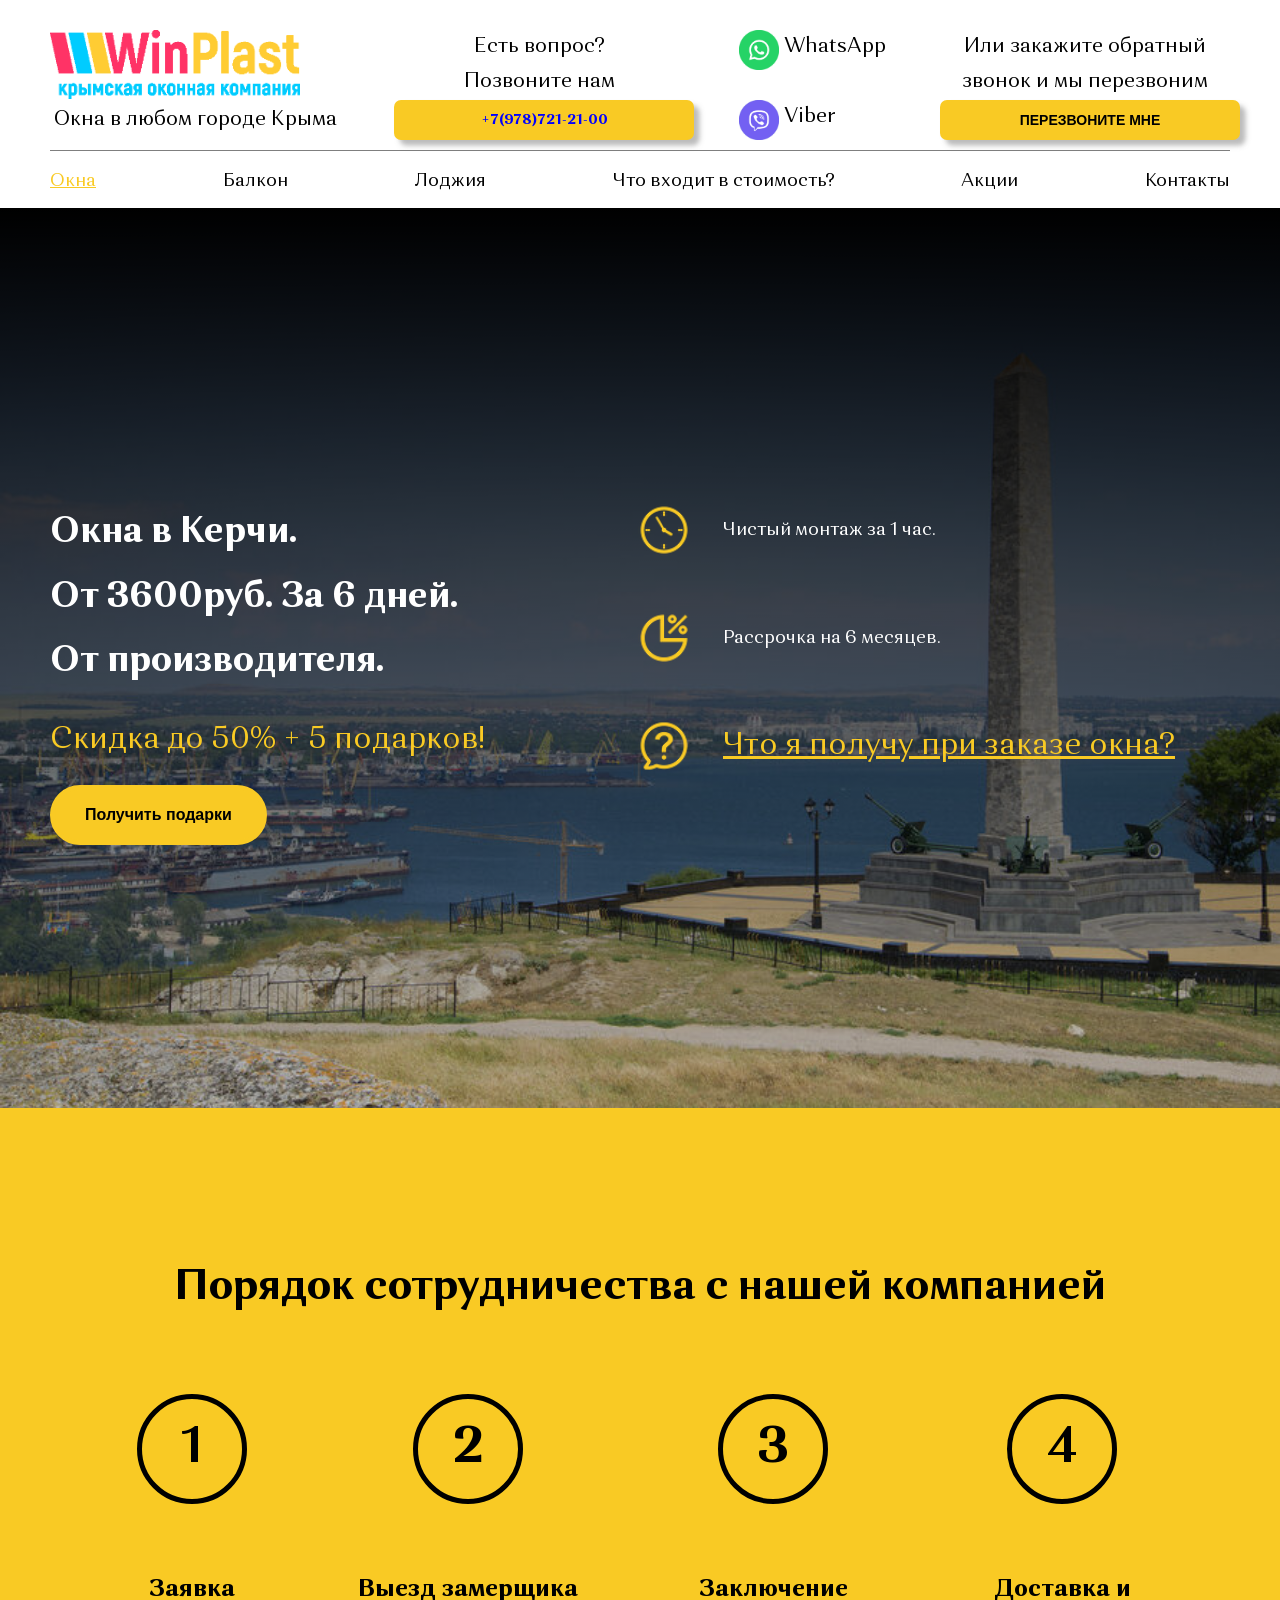
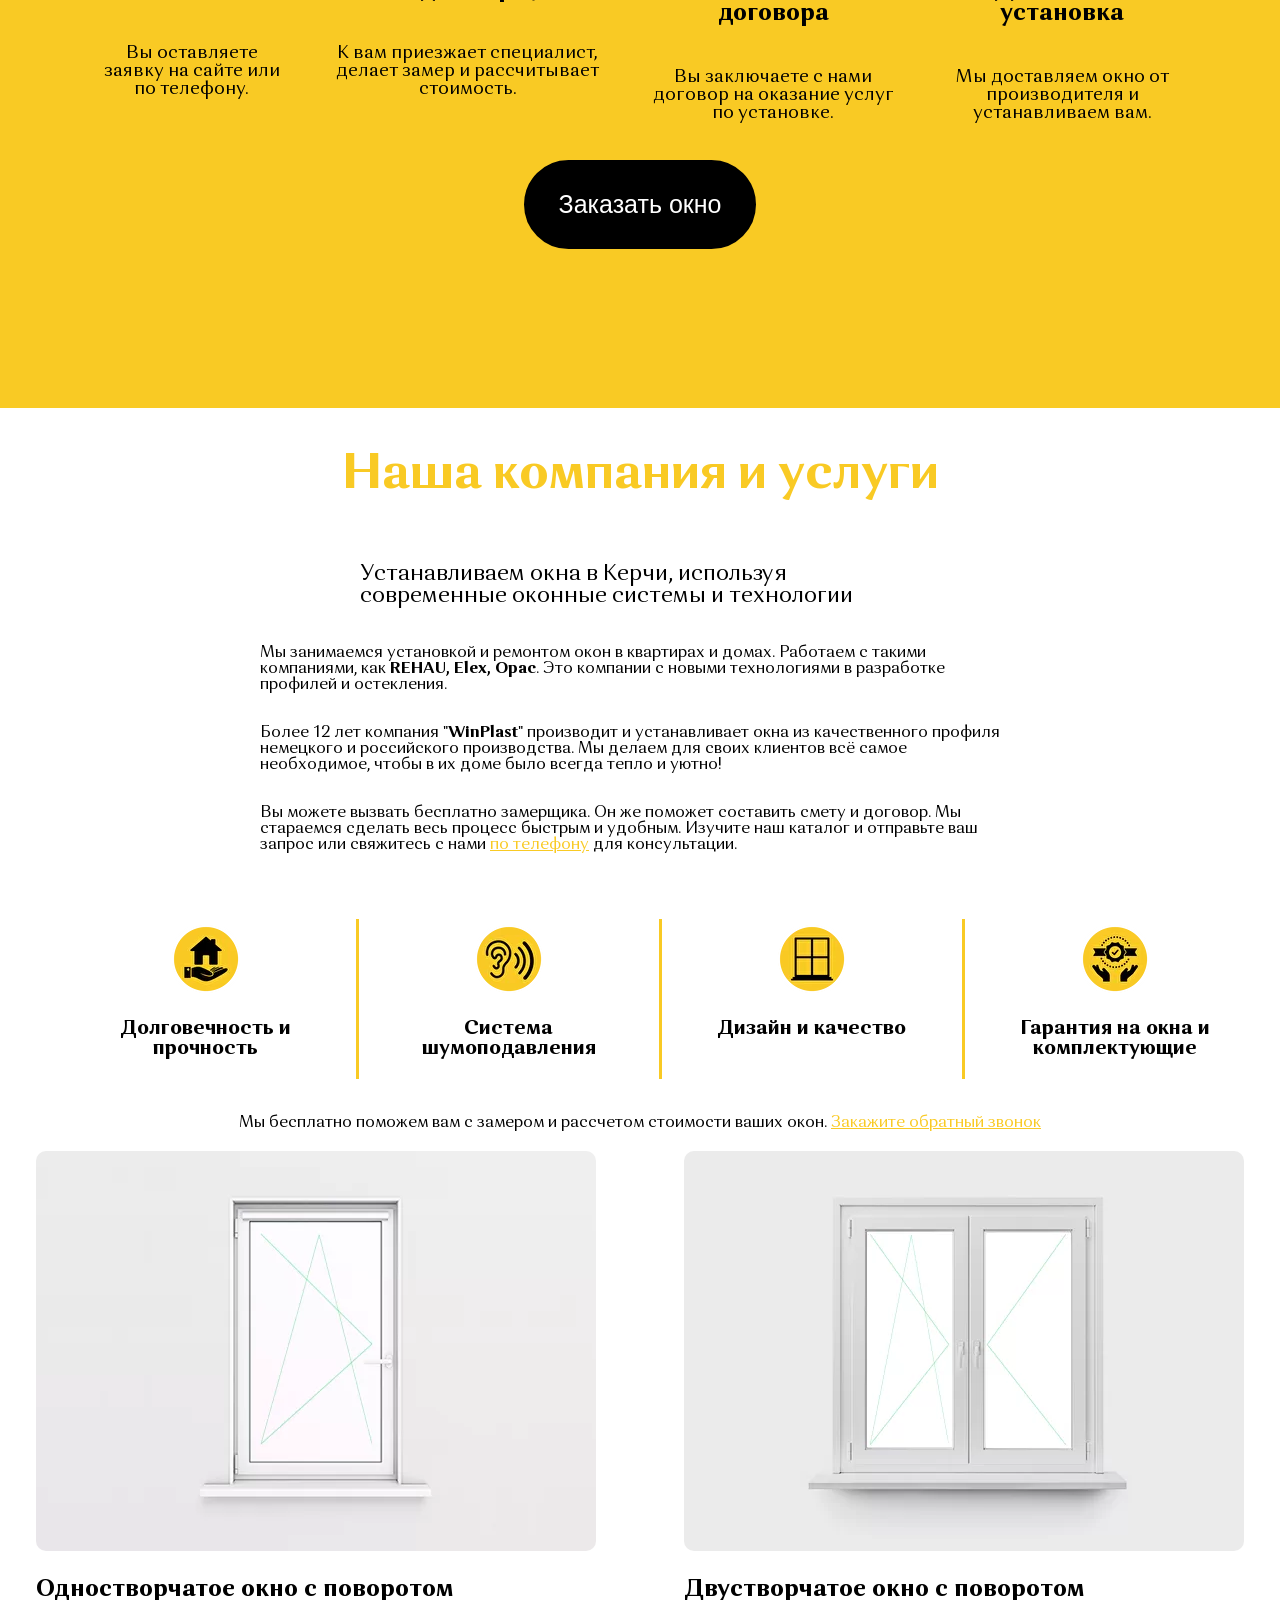
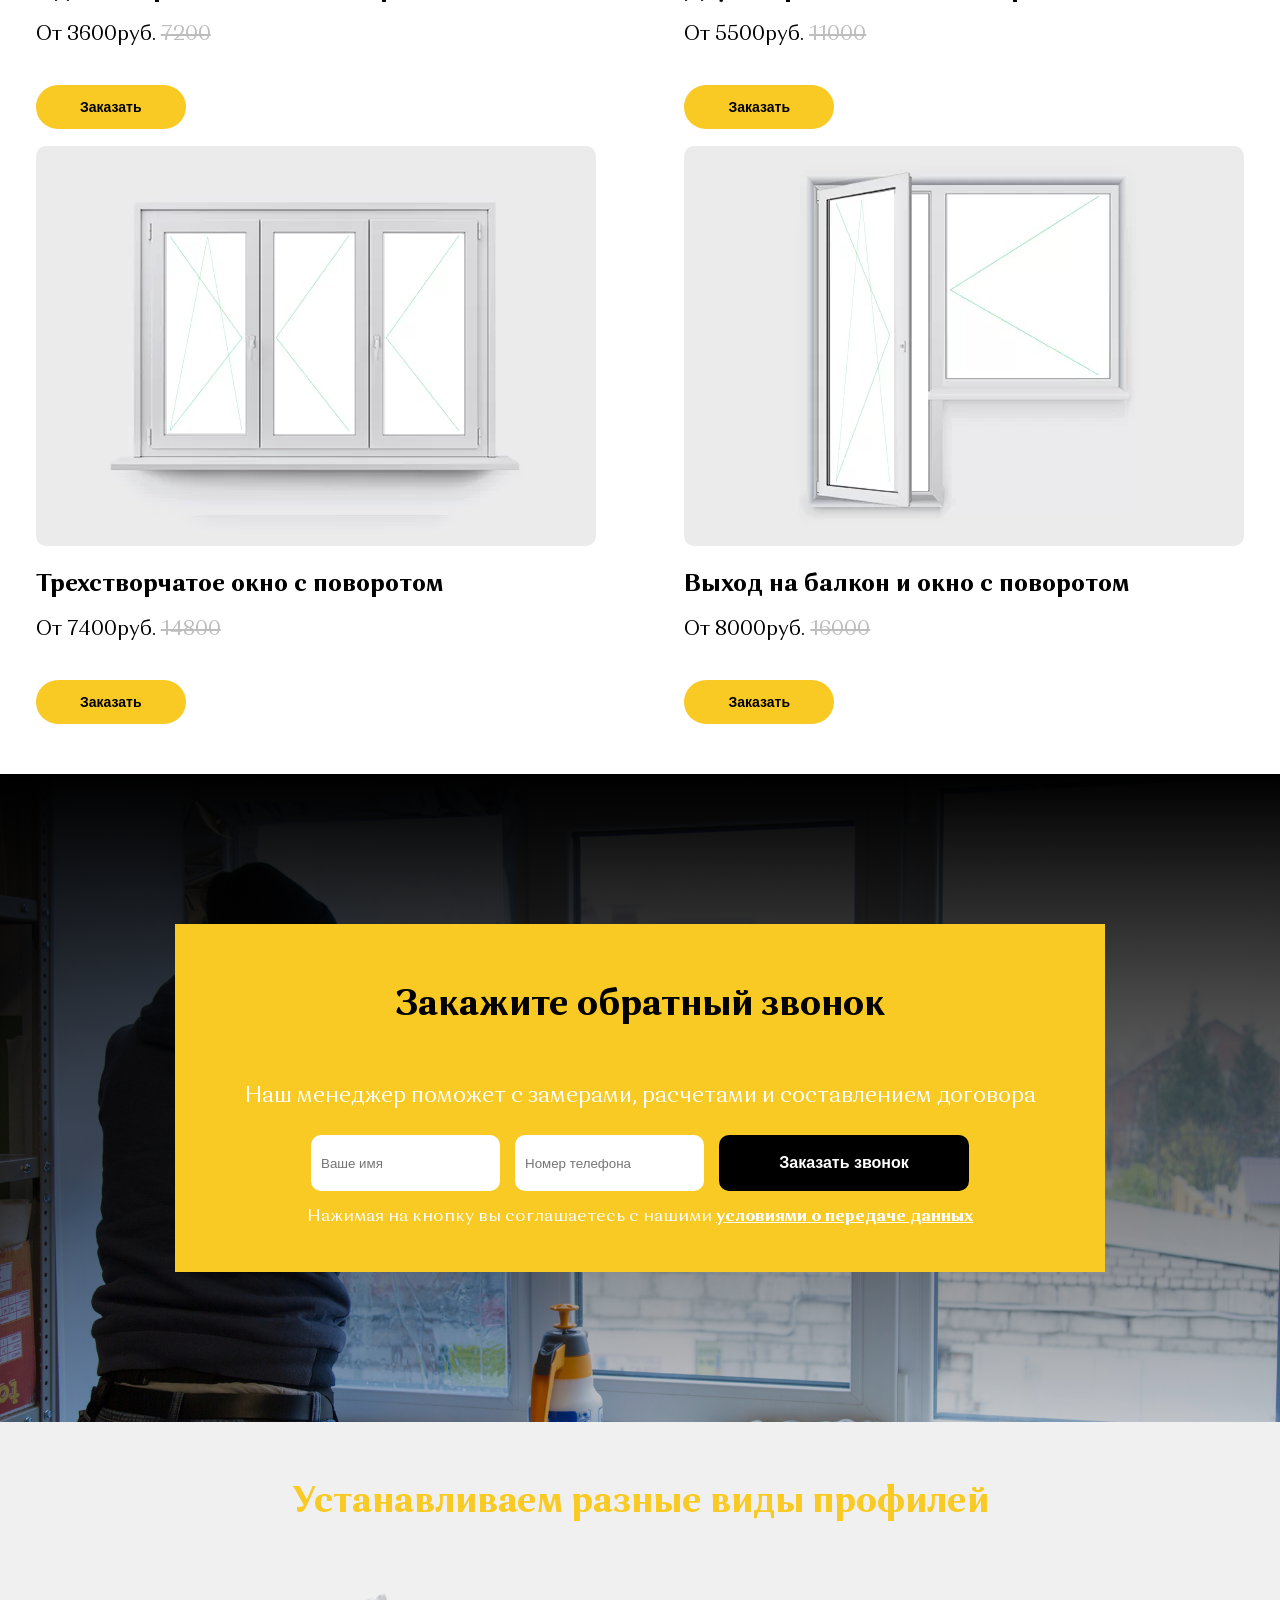
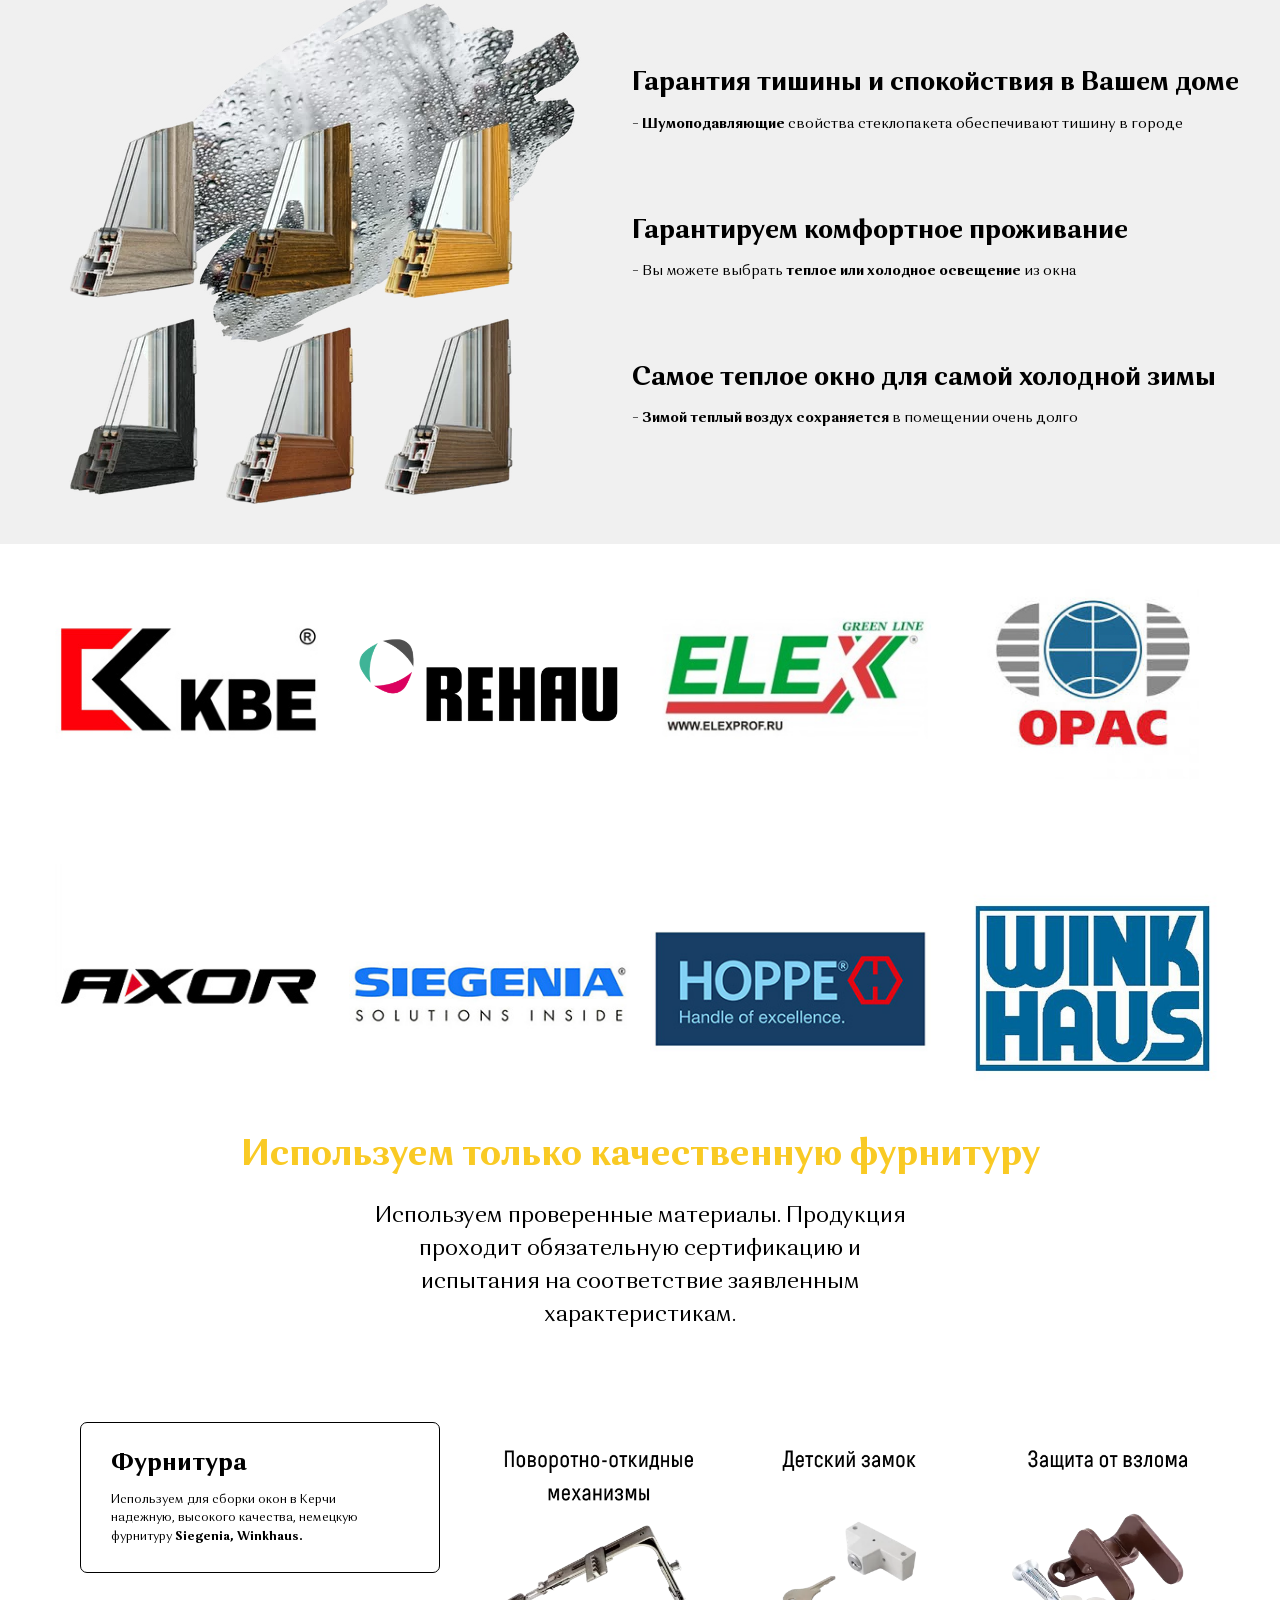
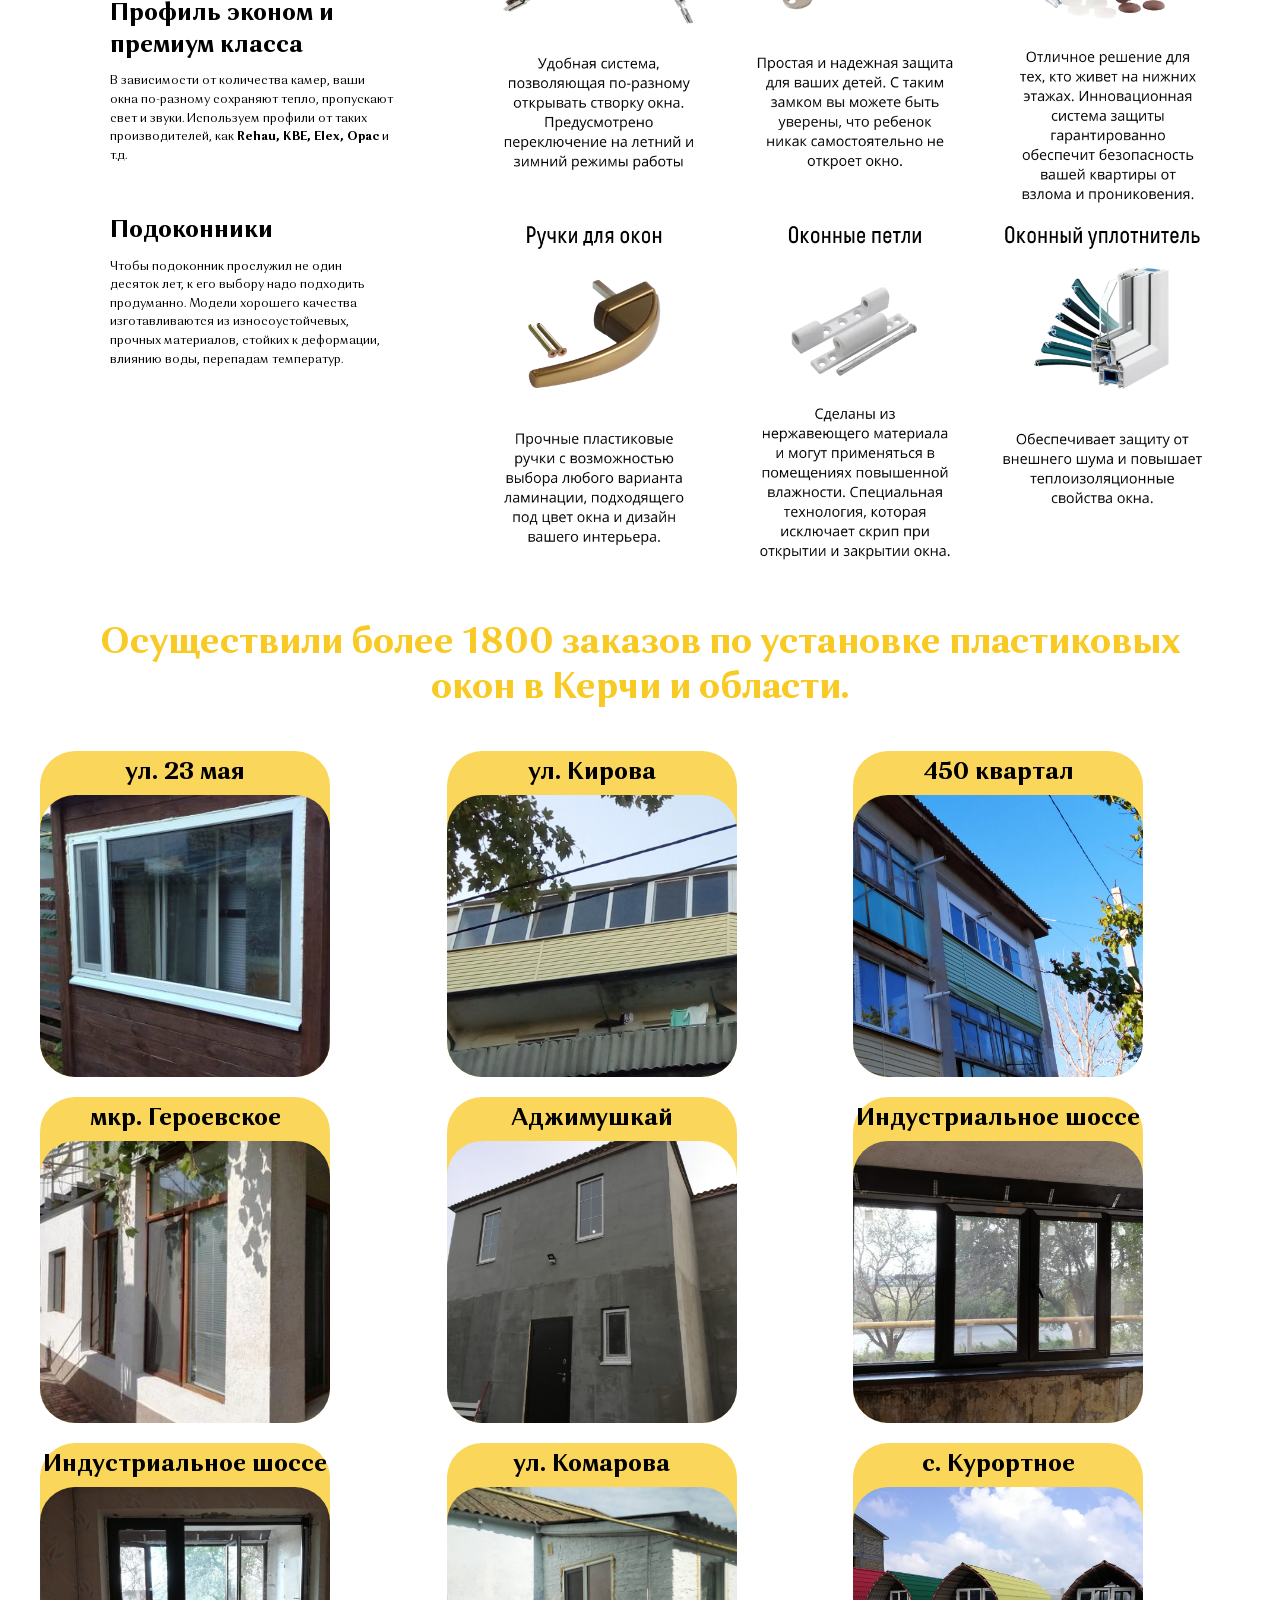
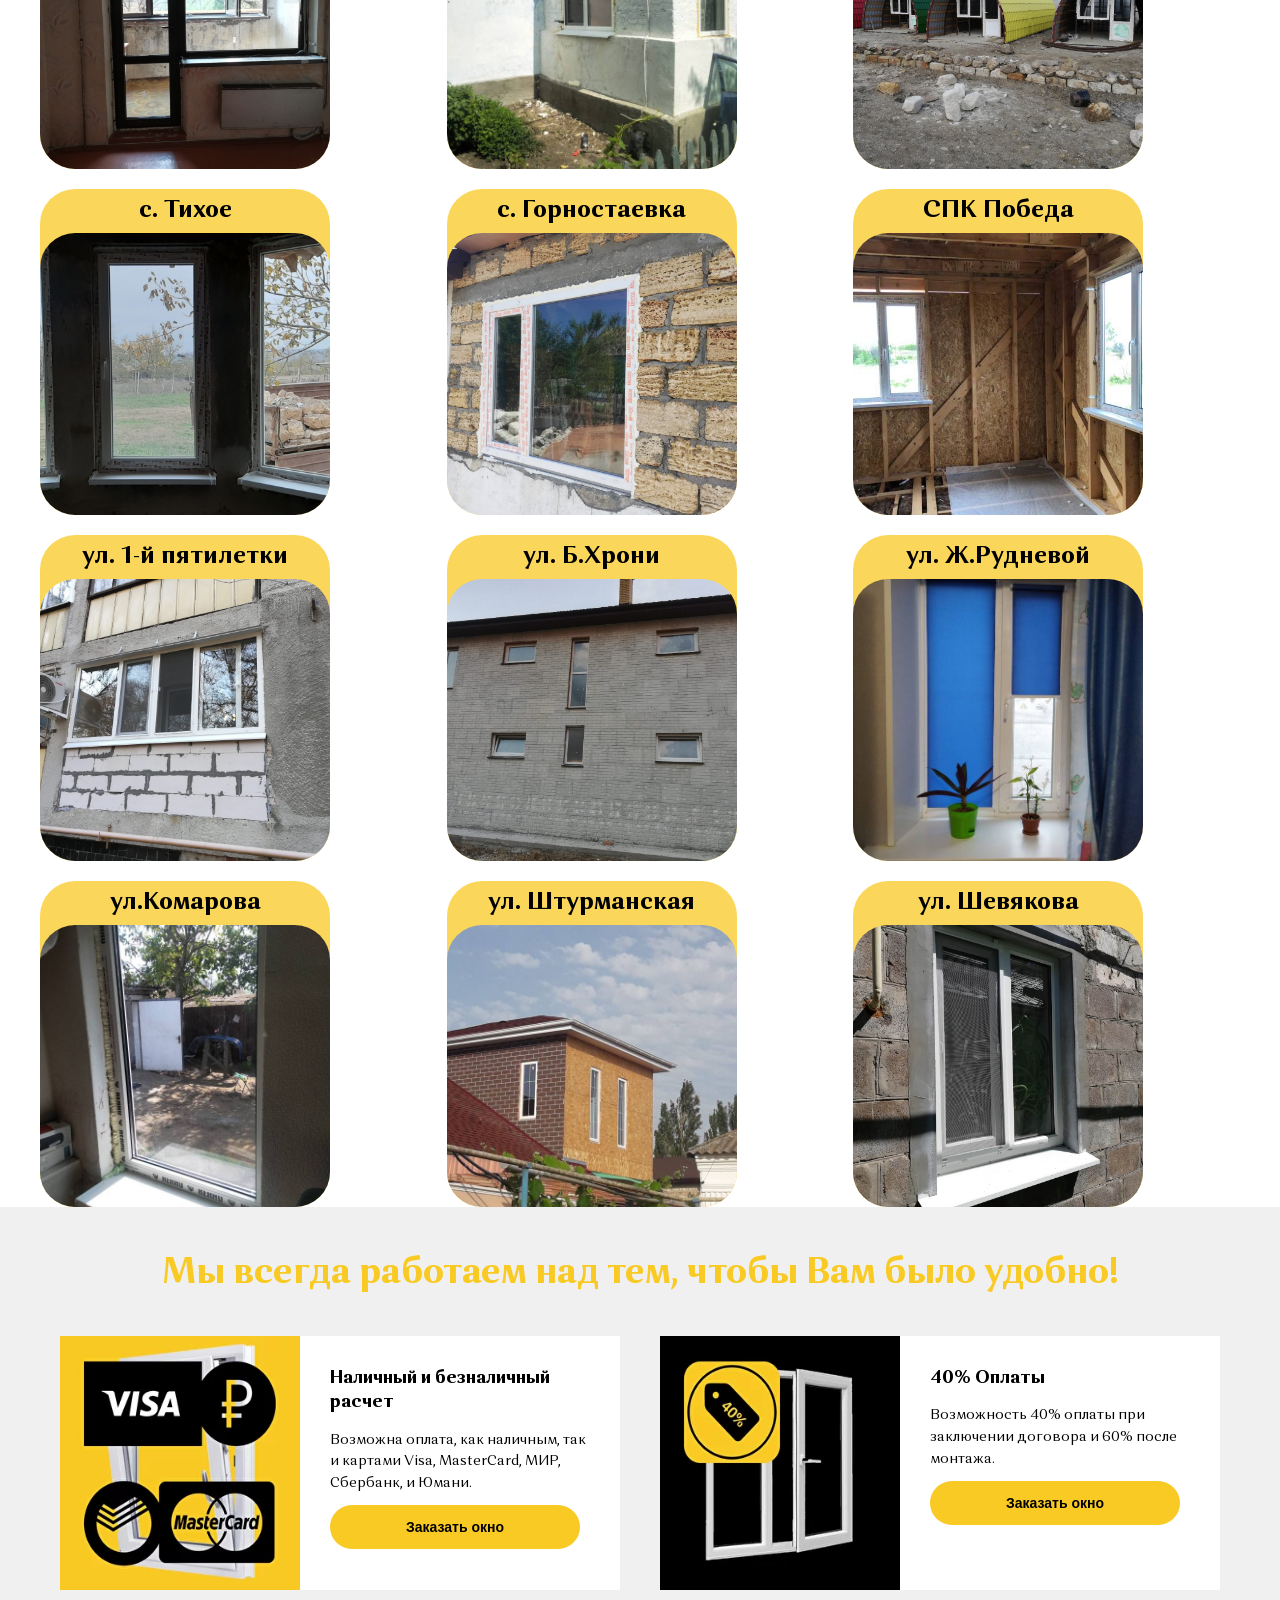
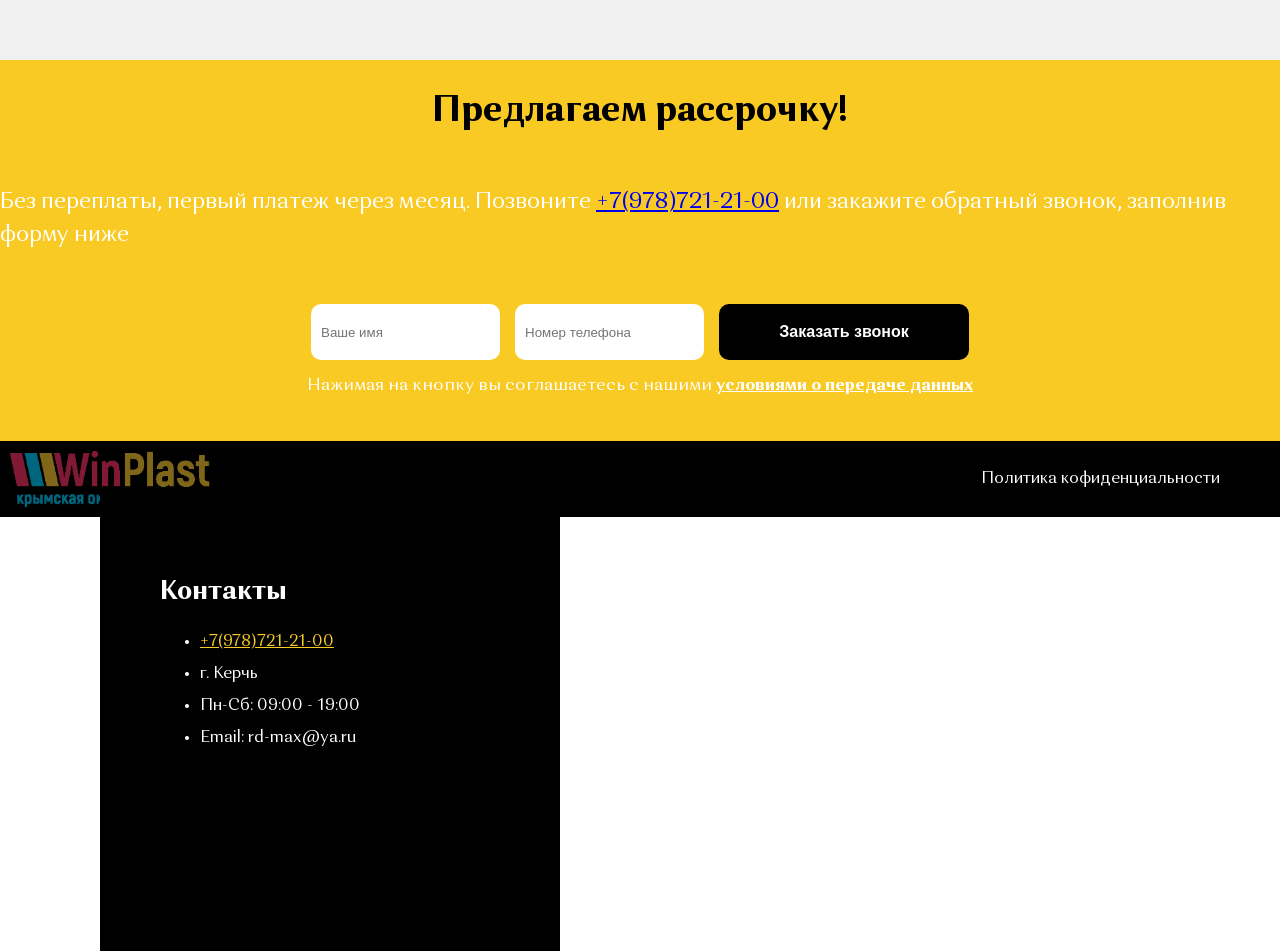
==== index.html @ 465ad354 "fix all" ====
<!DOCTYPE html>
<html lang="ru">
<!-- Цвет желтый #f9ca24 -->

<head>
    <meta charset="UTF-8">
    <meta http-equiv="X-UA-Compatible" content="IE=edge">
    <meta name="viewport" content="width=device-width, initial-scale=1.0">
    <title>Купить окна в Керчи</title>
    <link rel="stylesheet" href="./pages/index.css">
</head>

<body class="page">

    <header class="header">

        <div class="header__contact">
            <div class="header__container">
                <img class="logo" src="./images/logo.png" alt="ВинПласт">
                <p class="header__question">Окна в любом городе Крыма</p>
            </div>

            <div class="header__container">
                <p class="header__question">Есть вопрос?<br>Позвоните нам</p>
                <a class="header__call" href="tel:+79787212100">+7(978)721-21-00</a>
            </div>

            <div class="header__social-container">

                <a class="header__social-link" href="whatsapp://send/?phone=+79787212100">
                    <img class="header__ico-wa" src="./images/wa.png" alt="">
                    <p class="header__social-text">WhatsApp</p>
                </a>
                <a class="header__social-link" href="viber://chat?number=+79787212100">
                    <img class="header__ico-wa" src="./images/viber.png" alt="">
                    <p class="header__social-text">Viber</p>
                </a>
            </div>

            <div class="header__container">
                <p class="header__question">Или закажите обратный звонок и мы перезвоним</p>
                <button class="header__callback">
                    <p>ПЕРЕЗВОНИТЕ МНЕ</p>
                </button>
            </div>


        </div>

        <nav class="header__nav">
            <ul class="header__list">
                <li class="header__item"><a class="header__item-link header__item-link_active" href="">Окна</a></li>
                <li class="header__item"><a class="header__item-link" href="">Балкон</a></li>
                <li class=" header__item"><a class="header__item-link" href="">Лоджия</a></li>
                <li class="header__item"><a class="header__item-link" href="">Что входит в стоимость?</a></li>
                <li class=" header__item"><a class="header__item-link" href="">Акции</a></li>
                <li class="header__item"><a class="header__item-link" href="">Контакты</a></li>
            </ul>
        </nav>
    </header>

    <main class=" content">

        <section class="lead">
            <div class="lead__wrapper">
                <div class="lead__wrapper-left">
                    <h1 class="lead__title">Окна в Керчи.<br> От 3600руб. За 6 дней.<br> От производителя.</h1>
                    <p class="lead__sale">Скидка до 50% + 5 подарков!</p>
                    <button class="lead__button-sale">
                        <p>Получить подарки</p>
                    </button>
                </div>
                <div class="lead__wrapper-right">
                    <div class="lead__item"><img class="lead__icon" src="./images/time.webp" alt="">
                        <p>Чистый монтаж за 1 час.</p>
                    </div>
                    <div class="lead__item"><img class="lead__icon" src="./images/rasrochka.webp" alt="">
                        <p>Рассрочка на 6 месяцев.</p>
                    </div>
                    <div class="lead__item"><img class="lead__icon" src="./images/vopros.webp" alt=""><a
                            class="lead__link" href="#">Что я получу
                            при заказе окна?</a>
                    </div>

                </div>
            </div>
        </section>

        <section class="steps">
            <h2 class="steps__title">Порядок сотрудничества с нашей компанией</h2>
            <div class="steps__container">
                <div class="steps__step">
                    <p class="steps__circle">1</p>
                    <h3 class="steps__subtitle">Заявка</h3>
                    <p class="steps__paragraph">Вы оставляете заявку на сайте или по телефону.</p>
                </div>

                <div class="steps__step">
                    <p class="steps__circle">2</p>
                    <h3 class="steps__subtitle">Выезд замерщика</h3>
                    <p class="steps__paragraph">К вам приезжает специалист, делает замер и рассчитывает стоимость.</p>
                </div>

                <div class="steps__step">
                    <p class="steps__circle">3</p>
                    <h3 class="steps__subtitle">Заключение договора
                    </h3>
                    <p class="steps__paragraph">Вы заключаете с нами договор на оказание услуг по установке.</p>
                </div>

                <div class="steps__step">
                    <p class="steps__circle">4</p>
                    <h3 class="steps__subtitle">Доставка и установка
                    </h3>
                    <p class="steps__paragraph">Мы доставляем окно от производителя и устанавливаем вам.</p>
                </div>
            </div>
            <button class="steps__button-callback">
                <p>Заказать окно</p>
            </button>
        </section>

        <section class="about">
            <div class="about__company">
                <h2 class="about__title">Наша компания и услуги</h2>
                <p class="about__subtitle">Устанавливаем окна в Керчи, используя современные оконные системы и
                    технологии</p>
                <p class="about__paragraph">Мы занимаемся установкой и ремонтом окон в квартирах и домах. Работаем с
                    такими компаниями, как <strong>
                        REHAU, Elex, Opac</strong>. Это компании с новыми технологиями в разработке
                    профилей и остекления.</p>
                <p class="about__paragraph">Более 12 лет компания <strong>"WinPlast"</strong> производит и устанавливает
                    окна из
                    качественного профиля немецкого и
                    российского производства. Мы делаем для своих клиентов всё самое необходимое, чтобы в их доме было
                    всегда тепло и уютно!</p>
                <p class="about__paragraph">Вы можете вызвать бесплатно замерщика. Он же поможет составить смету и
                    договор. Мы стараемся сделать
                    весь
                    процесс быстрым и удобным. Изучите наш каталог и отправьте ваш запрос или свяжитесь с нами
                    <a class="about__link-call" href="">по телефону</a>
                    для консультации.
                </p>
            </div>
            <ul class="about__list">
                <li class="about__item"><img src="./images/durability.webp" alt="">
                    <p class="about__item-paragraph">Долговечность и прочность</p>
                </li>
                <li class="about__item"><img src="./images/noise.webp" alt="">
                    <p class="about__item-paragraph">Система шумоподавления</p>
                </li>
                <li class="about__item"><img src="./images/design.webp" alt="">
                    <p class="about__item-paragraph">Дизайн и качество</p>
                </li>
                <li class="about__item"><img src="./images/guarantee.webp" alt="">
                    <p class="about__item-paragraph">Гарантия на окна и комплектующие</p>
                </li>
            </ul>
            <p class="about__paragraph-help">Мы бесплатно поможем вам с замером и раcсчетом стоимости ваших окон. <a
                    class="about__link-callback" href="">Закажите обратный
                    звонок</a></p>
        </section>

        <section class="elements">
            <ul class="elements__list" id="elements-list">
                <li class="elements__element" id="elements-element">
                    <img class="elements__image" id="elements-image" src="./images/1stv.webp" alt="#">
                    <h2 class="elements__title" id="elements-title">Одностворчатое окно с поворотом</h2>
                    <p class="elements__subtitle">От 3600руб. <span class="elements__old-subtitle">7200</span></p>
                    <button class="elements__button-callback">
                        <p>Заказать</p>
                    </button>
                </li>
                <li class="elements__element" id="elements-element">
                    <img class="elements__image" id="elements-image" src="./images/2stv2.webp" alt="#">
                    <h2 class="elements__title" id="elements-title">Двустворчатое окно с поворотом</h2>
                    <p class="elements__subtitle">От 5500руб. <span class="elements__old-subtitle">11000</span></p>
                    <button class="elements__button-callback">
                        <p>Заказать</p>
                    </button>
                </li>
                <li class="elements__element" id="elements-element">
                    <img class="elements__image" id="elements-image" src="./images/3stv.webp" alt="#">
                    <h2 class="elements__title" id="elements-title">Трехстворчатое окно с поворотом</h2>
                    <p class="elements__subtitle">От 7400руб. <span class="elements__old-subtitle">14800</span></p>
                    <button class="elements__button-callback">
                        <p>Заказать</p>
                    </button>
                </li>
                <li class="elements__element" id="elements-element">
                    <img class="elements__image" id="elements-image" src="./images/blkn.webp" alt="#">
                    <h2 class="elements__title" id="elements-title">Выход на балкон и окно с поворотом</h2>
                    <p class="elements__subtitle">От 8000руб. <span class="elements__old-subtitle">16000</span></p>
                    <button class="elements__button-callback">
                        <p>Заказать</p>
                    </button>
                </li>
            </ul>
        </section>

        <section class="callback">

            <form class="callback__form" id="callback-form-cards" name="edit-profile">
                <h2 class="callback__title">Закажите обратный звонок</h2>
                <p class="callback__subtitle">Наш менеджер поможет с замерами, расчетами и составлением договора</p>
                <div class="callback__inputs">
                    <fieldset class="callback__input-container">
                        <input class="callback__item" placeholder="Ваше имя" name="name" type="text">
                        <input class="callback__item" placeholder="Номер телефона" name="email" type="text">
                    </fieldset>
                    <fieldset class="callback__handlers">
                        <input class="callback__button" type="submit" value="Заказать звонок">
                    </fieldset>
                </div>
                <p class="callback__privacy">Нажимая на кнопку вы соглашаетесь с нашими <a
                        class="callback__privacy-link" href="./privacy.html"> условиями о передаче
                        данных</a></p>
            </form>


        </section>
        <!---->
        <section class="profiles">
            <h2 class="profiles__title">Устанавливаем разные виды профилей</h2>
            <div class="profiles__content">
                <img class="profiles__img" src="./images/profiles-img.webp" alt="">
                <div class="profiles__description">
                    <div class="profiles__item">
                        <p class="profiles__subtitle">Гарантия тишины и спокойствия в Вашем доме</p>
                        <p class="profiles__paragraph">– <strong>Шумоподавляющие</strong> свойства стеклопакета
                            обеспечивают тишину в
                            городе</p>
                    </div>

                    <div class="profiles__item">
                        <p class="profiles__subtitle">Гарантируем комфортное проживание</p>
                        <p class="profiles__paragraph">– Вы можете выбрать <strong>теплое или холодное
                                освещение</strong> из окна</p>
                    </div>

                    <div class="profiles__item">
                        <p class="profiles__subtitle">Самое теплое окно для самой холодной зимы</p>
                        <p class="profiles__paragraph">– <strong>Зимой теплый воздух сохраняется</strong> в помещении
                            очень долго</p>
                    </div>
                </div>

            </div>
        </section>

        <section class="brand-grid">
            <ul class="brand-grid__list">
                <li class="brand-grid__item"><img class="brand-grid__image" src="./images/kbe.jpg" alt=""></li>
                <li class="brand-grid__item"><img class="brand-grid__image" src="./images/rehau.png" alt=""></li>
                <li class="brand-grid__item"><img class="brand-grid__image" src="./images/elex.jpg" alt=""></li>
                <li class="brand-grid__item"><img class="brand-grid__image" src="./images/opac.jpg" alt=""></li>
                <li class="brand-grid__item"><img class="brand-grid__image" src="./images/axor.jpeg" alt=""></li>
                <li class="brand-grid__item"><img class="brand-grid__image" src="./images/siegenia.jpg" alt=""></li>
                <li class="brand-grid__item"><img class="brand-grid__image" src="./images/hope.jpeg" alt=""></li>
                <li class="brand-grid__item"><img class="brand-grid__image" src="./images/wh.jpg" alt=""></li>
            </ul>
        </section>

        <section class="furniture">
            <h2 class="furniture__title">Используем только качественную фурнитуру</h2>
            <p class="furniture__subtitle">Используем проверенные материалы. Продукция проходит обязательную
                сертификацию и испытания на соответствие заявленным характеристикам.</p>
            <div class="furniture__content">
                <div class="furniture__list">
                    <div class="furniture__item furniture__item_active" id="f1">
                        <h3 class="furniture__item-title">Фурнитура</h3>
                        <p class="furniture__item-paragraph">Используем для сборки окон в Керчи надежную, высокого
                            качества, немецкую фурнитуру <strong>Siegenia, Winkhaus.</strong></p>
                    </div>
                    <div class="furniture__item" id="f2">
                        <h3 class="furniture__item-title">Профиль эконом и премиум класса</h3>
                        <p class="furniture__item-paragraph">В зависимости от количества камер, ваши окна по-разному
                            сохраняют тепло, пропускают свет и звуки. Используем профили от таких производителей, как
                            <strong>Rehau, KBE, Elex, Орас</strong> и т.д.
                        </p>
                    </div>
                    <div class="furniture__item" id="f3">
                        <h3 class="furniture__item-title">Подоконники</h3>
                        <p class="furniture__item-paragraph">Чтобы подоконник прослужил не один десяток лет, к его
                            выбору надо подходить продуманно. Модели хорошего качества изготавливаются из
                            износоустойчевых, прочных материалов, стойких к деформации, влиянию воды, перепадам
                            температур.</p>
                    </div>
                </div>

                <div class="furniture__images-f1 furniture__images-f1_active"></div>
                <div class="furniture__images-f2"></div>
                <div class="furniture__images-f3"></div>

            </div>

        </section>




        <section class="gallery-grid">
            <h2 class="gallery-grid__title">Осуществили более 1800 заказов по установке пластиковых окон в Керчи и
                области.</h2>
            <ul class="gallery-grid__list">
                <li class="gallery-grid__item">
                    <h3 class="gallery-grid__address">ул. 23 мая</h3><img class="gallery-grid__image"
                        src="./images/gallery/1.jpg" alt="">
                </li>
                <li class="gallery-grid__item">
                    <h3 class="gallery-grid__address">ул. Кирова</h3><img class="gallery-grid__image"
                        src="./images/gallery/2.webp" alt="">
                </li>
                <li class="gallery-grid__item">
                    <h3 class="gallery-grid__address">450 квартал</h3><img class="gallery-grid__image"
                        src="./images/gallery/3.jpg" alt="">
                </li>
                <li class="gallery-grid__item">
                    <h3 class="gallery-grid__address">мкр. Героевское</h3><img class="gallery-grid__image"
                        src="./images/gallery/4.webp" alt="">
                </li>
                <li class="gallery-grid__item">
                    <h3 class="gallery-grid__address">Аджимушкай</h3><img class="gallery-grid__image"
                        src="./images/gallery/5.jpg" alt="">
                </li>
                <li class="gallery-grid__item">
                    <h3 class="gallery-grid__address">Индустриальное шоссе</h3><img class="gallery-grid__image"
                        src="./images/gallery/6.jpg" alt="">
                </li>
                <li class="gallery-grid__item">
                    <h3 class="gallery-grid__address">Индустриальное шоссе</h3><img class="gallery-grid__image"
                        src="./images/gallery/7.jpg" alt="">
                </li>
                <li class="gallery-grid__item">
                    <h3 class="gallery-grid__address">ул. Комарова</h3><img class="gallery-grid__image"
                        src="./images/gallery/8.jpg" alt="">
                </li>
                <li class="gallery-grid__item">
                    <h3 class="gallery-grid__address">с. Курортное</h3><img class="gallery-grid__image"
                        src="./images/gallery/9.jpg" alt="">
                </li>
                <li class="gallery-grid__item">
                    <h3 class="gallery-grid__address">с. Тихое</h3><img class="gallery-grid__image"
                        src="./images/gallery/10.jpg" alt="">
                </li>
                <li class="gallery-grid__item">
                    <h3 class="gallery-grid__address">с. Горностаевка</h3><img class="gallery-grid__image"
                        src="./images/gallery/11.jpg" alt="">
                </li>
                <li class="gallery-grid__item">
                    <h3 class="gallery-grid__address">СПК Победа</h3><img class="gallery-grid__image"
                        src="./images/gallery/12.jpg" alt="">
                </li>
                <li class="gallery-grid__item">
                    <h3 class="gallery-grid__address">ул. 1-й пятилетки</h3><img class="gallery-grid__image"
                        src="./images/gallery/13.jpg" alt="">
                </li>
                <li class="gallery-grid__item">
                    <h3 class="gallery-grid__address">ул. Б.Хрони</h3><img class="gallery-grid__image"
                        src="./images/gallery/14.jpg" alt="">
                </li>
                <li class="gallery-grid__item">
                    <h3 class="gallery-grid__address">ул. Ж.Рудневой</h3><img class="gallery-grid__image"
                        src="./images/gallery/15.jpg" alt="">
                </li>
                <li class="gallery-grid__item">
                    <h3 class="gallery-grid__address">ул.Комарова</h3><img class="gallery-grid__image"
                        src="./images/gallery/16.jpg" alt="">
                </li>
                <li class="gallery-grid__item">
                    <h3 class="gallery-grid__address">ул. Штурманская</h3><img class="gallery-grid__image"
                        src="./images/gallery/17.jpg" alt="">
                </li>
                <li class="gallery-grid__item">
                    <h3 class="gallery-grid__address">ул. Шевякова</h3><img class="gallery-grid__image"
                        src="./images/gallery/18.jpg" alt="">
                </li>



            </ul>

            <!--Картинка-->
            <div class="popup popup_gallery" id="popup-img">
                <!--popup_opened-->
                <div class="popup__container-img">
                    <button class="popup__close" id="popup-close-img" type="button" aria-label="Закрыть"></button>
                    <img class="popup__image-gallery" id="popup-image-link" src="#" alt="#">
                    <h2 class="popup__title-gallery" id="popup-img-title">#</h2>
                </div>
            </div>





        </section>

        </section>

        <section class="comfort">
            <h2 class="comfort__title">Мы всегда работаем над тем, чтобы Вам было удобно!</h2>
            <div class="comfort__container">
                <div class="comfort__cards">
                    <img class="comfort__img" src="./images/cards.webp" alt="">
                    <div class="comfort__content">
                        <h3 class="comfort__content-title">Наличный и безналичный расчет</h3>
                        <p class="comfort__content-paragraph">Возможна оплата, как наличным, так и картами Visa,
                            MasterCard, МИР, Сбербанк, и Юмани.</p>
                        <button class="comfort__callback">
                            <p>Заказать окно</p>
                        </button>
                    </div>
                </div>
                <div class="comfort__deposit">
                    <img class="comfort__img" src="./images/deposit.webp" alt="">
                    <div class="comfort__content">
                        <h3 class="comfort__content-title">40% Оплаты</h3>
                        <p class="comfort__content-paragraph">Возможность 40% оплаты при заключении договора и 60% после
                            монтажа.</p>
                        <button class="comfort__callback">
                            <p>Заказать окно</p>
                        </button>
                    </div>
                </div>
            </div>
        </section>
        <section class="callback_deley">
            <h2 class="callback__title">Предлагаем рассрочку!</h2>
            <p class="callback__subtitle">Без переплаты, первый платеж через месяц. Позвоните <a
                    href="tel:+79787212100">+7(978)721-21-00</a> или
                закажите обратный звонок, заполнив форму ниже</p>


            <div>
                <form class="callback__form" enctype="multipart/form-data" method="post" id="form"
                    onsubmit="send(event, 'send.php')">
                    <div class="callback__inputs">
                        <fieldset class="callback__input-container">
                            <input class="callback__item" placeholder="Ваше имя" name="name" type="text">

                            <input class="callback__item" placeholder="Номер телефона" name="email" type="text">
                            <!-- 
                    <p>Сообщение</p>
                    <textarea name="text"></textarea>
                    <p>Прикрепить файлы</p>
                    <input type="file" name="myfile[]" multiple id="myfile">
                    -->
                        </fieldset>
                        <fieldset class="callback__handlers">
                            <input class="callback__button" type="submit" value="Заказать звонок">
                        </fieldset>
                    </div>
                    <p class="callback__privacy">Нажимая на кнопку вы соглашаетесь с нашими <a
                            class="callback__privacy-link" href="./privacy.html"> условиями о передаче
                            данных</a></p>
                </form>
            </div>


            <!--

                    <form class="callback__form" id="callback-form-cards" name="edit-profile">
                <h2 class="callback__title">Предлагаем рассрочку!</h2>
                <p class="callback__subtitle">Без переплаты, первый платеж через месяц. Позвоните <a
                        href="tel:+79787212100">+7(978)721-21-00</a> или
                    закажите обратный звонок, заполнив форму ниже</p>
                    <fieldset class="callback__input-container">
                    <input type="text" class="callback__item" id="name-input-cards" name="name" placeholder="Ваше имя"
                        required>
                    <input type="tel" class="callback__item" maxlength="15" name="link" placeholder="+7(999) 999-99-99"
                        required>
                </fieldset>
                <fieldset class="callback__handlers">
                    <input class="callback__button" type="submit" value="Заказать звонок">
                </fieldset>
            -->
            </form>

        </section>

        <section class="contacts">
            <div class="contacts__contact">
                <p class="contacts__title">Контакты</p>
                <ul class="contacts__list">
                    <li><a class="contacts__link" href="tel:+79787212100">+7(978)721-21-00</a></li>
                    <li>
                        <p>г. Керчь</p>
                    </li>
                    <li>
                        <p>Пн-Сб: 09:00 - 19:00</p>
                    <li>
                        <p>Email: rd-max@ya.ru</p>
                    </li>
                </ul>
            </div>
            <script type="text/javascript" charset="utf-8" async
                src="https://api-maps.yandex.ru/services/constructor/1.0/js/?um=constructor%3A7a19034fb99b0a901c3e5a9b9b5586f9487e18964b02396951ffde67400b1084&amp;width=100%25&amp;height=600&amp;lang=ru_RU&amp;scroll=false"></script>

        </section>



        <!--popup-->

        <div class="popup popup_callback" id="popup-callback">
            <!--popup_opened-->
            <div class="popup__container">
                <button class="popup__close" id="popup-close-img" type="button" aria-label="Закрыть"></button>

                <h2 class="popup__title">ОБРАТНЫЙ ЗВОНОК</h2>
                <p class="popup__subtitle">Заполните форму и наш специалист свяжется с Вами в течение 15 минут</p>

                <form class="popup__form" enctype="multipart/form-data" method="post" id="form"
                    onsubmit="send(event, 'send.php')">
                    <div class="popup__inputs">
                        <fieldset class="popup__input-container">

                            <input class="popup__item" placeholder="Ваше имя" name="name" type="text">
                            <input class="popup__item" placeholder="+7 (___) ___-__-__" name="email" type="text">
                        </fieldset>
                        <fieldset class="popup__handlers">
                            <input class="popup__button" type="submit" value="Заказать звонок">
                        </fieldset>
                    </div>
                    <p class="popup__privacy">Нажимая на кнопку вы соглашаетесь с нашими <a class="popup__privacy-link"
                            href="./privacy.html"> условиями о передаче
                            данных</a></p>
                </form>
            </div>

    </main>

    <footer class="footer">
        <img class="logo logo_footer" src="./images/logo.png" alt="ВинПласт">
        <div class="footer__content">


            <a class="footer__link" href="./privacy.html"> Политика кофиденциальности</a>

        </div>
    </footer>




    <script src="./scripts/index.js"></script>

</body>

</html>
---- pages/index.css ----
/* vendor */
@import url(../vendor/normalize.css);
@import url(../vendor/fonts/fonts.css); /*inter*/
@import url(../vendor/fonts/orchideapro/stylesheet.css); /* orchideapro */

/* logo */
@import url(../blocks/logo/logo.css);
@import url(../blocks/logo/_footer/logo_footer.css);

/* page */
@import url(../blocks/page/page.css);

/* header */
@import url(../blocks/header/header.css);
@import url(../blocks/header/__question/header__question.css);
@import url(../blocks/header/__contact/header__contact.css);
@import url(../blocks/header/__social-links/header__social-links.css);
@import url(../blocks/header/__callback/header__callback.css);
@import url(../blocks/header/__call/header__call.css);
@import url(../blocks/header/__social-link/header__social-link.css);
@import url(../blocks/header/__nav/header__nav.css);
@import url(../blocks/header/__list/header__list.css);
@import url(../blocks/header/__item/header__item.css);
@import url(../blocks/header/__item-link/header__item-link.css);
@import url(../blocks/header/__item-link/_active/header__item-link_active.css);
@import url(../blocks/header/__ico-wa/header__ico-wa.css);
@import url(../blocks/header/__container/header__container.css);
@import url(../blocks/header/__social-text/header__social-text.css);
@import url(../blocks/header/__social-container/header__social-container.css);

/* lead */
@import url(../blocks/lead/lead.css);
@import url(../blocks/lead/__title/lead__title.css);
@import url(../blocks/lead/__wrapper/lead__wrapper.css);
@import url(../blocks/lead/__wrapper-left/lead__wrapper-left.css);
@import url(../blocks/lead/__wrapper-right/lead__wrapper-right.css);
@import url(../blocks/lead/__sale/lead__sale.css);
@import url(../blocks/lead/__button-sale/lead__button-sale.css);
@import url(../blocks/lead/__item/lead__item.css);
@import url(../blocks/lead/__icon/lead__icon.css);
@import url(../blocks/lead/__link/lead__link.css);

/* steps */
@import url(../blocks/steps/steps.css);
@import url(../blocks/steps/__title/steps__title.css);
@import url(../blocks/steps/__container/steps__container.css);
@import url(../blocks/steps/__step/steps__step.css);
@import url(../blocks/steps/__circle/steps__circle.css);
@import url(../blocks/steps/__subtitle/steps__subtitle.css);
@import url(../blocks/steps/__paragraph/steps__paragraph.css);
@import url(../blocks/steps/__button-callback/steps__button-callback.css);

/* about */
@import url(../blocks/about/about.css);
@import url(../blocks/about/__company/about__company.css);
@import url(../blocks/about/__title/about__title.css);
@import url(../blocks/about/__subtitle/about__subtitle.css);
@import url(../blocks/about/__link-call/about__link-call.css);
@import url(../blocks/about/__list/about__list.css);
@import url(../blocks/about/__item/about__item.css);
@import url(../blocks/about/__item-paragraph/about__item-paragraph.css);
@import url(../blocks/about/__paragraph-help/about__paragraph-help.css);
@import url(../blocks/about/__link-callback/about__link-callback.css);

/* elements */
@import url(../blocks/elements/elements.css);
@import url(../blocks/elements/__element/elements__element.css);
@import url(../blocks/elements/__list/elements__list.css);
@import url(../blocks/elements/__image/elements__image.css);
@import url(../blocks/elements/__title/elements__title.css);

@import url(../blocks/elements/__subtitle/elements__subtitle.css);
@import url(../blocks/elements/__old-subtitle/elements__old-subtitle.css);
@import url(../blocks/elements/__button-callback/elements__button-callback.css);

/* callback */
@import url(../blocks/callback/callback.css);
@import url(../blocks/callback/__form/callback__form.css);
@import url(../blocks/callback/__title/callback__title.css);
@import url(../blocks/callback/__subtitle/callback__subtitle.css);
@import url(../blocks/callback/__input-container/callback__input-container.css);
@import url(../blocks/callback/__item/callback__item.css);
@import url(../blocks/callback/__handlers/callback__handlers.css);
@import url(../blocks/callback/__button/callback__button.css);
@import url(../blocks/callback/_deley/callback_deley.css);
@import url(../blocks/callback/__inputs/callback__inputs.css);
@import url(../blocks/callback/__privacy/callback__privacy.css);
@import url(../blocks/callback/__privacy-link/callback__privacy-link.css);

/* profiles */
@import url(../blocks/profiles/profiles.css);
@import url(../blocks/profiles/__title/profiles__title.css);
@import url(../blocks/profiles/__content/profiles__content.css);
@import url(../blocks/profiles/__description/profiles__description.css);
@import url(../blocks/profiles/__subtitle/profiles__subtitle.css);
@import url(../blocks/profiles/__paragraph/profiles__paragraph.css);
@import url(../blocks/profiles/__item/profiles__item.css);

/* brand-grid */
@import url(../blocks/brand-grid/brand-grid.css);
@import url(../blocks/brand-grid/__list/brand-grid__list.css);
@import url(../blocks/brand-grid/__item/brand-grid__item.css);
@import url(../blocks/brand-grid/__image/brand-grid__image.css);

/* furniture */
@import url(../blocks/furniture/furniture.css);
@import url(../blocks/furniture/__title/furniture__title.css);
@import url(../blocks/furniture/__subtitle/furniture__subtitle.css);
@import url(../blocks/furniture/__content/furniture__content.css);
@import url(../blocks/furniture/__list/furniture__list.css);
@import url(../blocks/furniture/__item/furniture__item.css);
@import url(../blocks/furniture/__item-title/furniture__item-title.css);
@import url(../blocks/furniture/__item-paragraph/furniture__item-paragraph.css);
@import url(../blocks/furniture/__images-f1/furniture__images-f1.css);
@import url(../blocks/furniture/__images-f1/_active/furniture__images-f1_active.css);
@import url(../blocks/furniture/__images-f2/furniture__images-f2.css);
@import url(../blocks/furniture/__images-f2/_active/furniture__images-f2_active.css);
@import url(../blocks/furniture/__images-f3/furniture__images-f3.css);
@import url(../blocks/furniture/__images-f3/_active/furniture__images-f3_active.css);
@import url(../blocks/furniture/__item/_active/furniture__item_active.css);

/* gallery-grids */

@import url(../blocks/gallery-grid/gallery-grid.css);
@import url(../blocks/gallery-grid/__title/gallery-grid__title.css);
@import url(../blocks/gallery-grid/__list/gallery-grid__list.css);
@import url(../blocks/gallery-grid/__item/gallery-grid__item.css);
@import url(../blocks/gallery-grid/__image/gallery-grid__image.css);
@import url(../blocks/gallery-grid/__address/gallery-grid__address.css);

/* comfort */
@import url(../blocks/comfort/comfort.css);
@import url(../blocks/comfort/__content/comfort__content.css);
@import url(../blocks/comfort/__cards/comfort__cards.css);
@import url(../blocks/comfort/__deposit/comfort__deposit.css);
@import url(../blocks/comfort/__title/comfort__title.css);
@import url(../blocks/comfort/__callback/comfort__callback.css);
@import url(../blocks/comfort/__container/comfort__container.css);
@import url(../blocks/comfort/__content-title/comfort__content-title.css);
@import url(../blocks/comfort/__content-paragraph/comfort__content-paragraph.css);
@import url(../blocks/comfort/__img/comfort__img.css);

/* contacts */
@import url(../blocks/contacts/contacts.css);
@import url(../blocks/contacts/__contact/contacts__contact.css);
@import url(../blocks/contacts/__title/contacts__title.css);
@import url(../blocks/contacts/__list/contacts__list.css);
@import url(../blocks/contacts/__link/contacts__link.css);

/* footer */
@import url(../blocks/footer/footer.css);
@import url(../blocks/footer/__copy/footer__copy.css);
@import url(../blocks/footer/__content/footer__content.css);
@import url(../blocks/footer/__link/footer__link.css);

/* popup */
@import url(../blocks/popup/__button/popup__button.css);
@import url(../blocks/popup/__close/popup__close.css);
@import url(../blocks/popup/__container-img/popup__container-img.css);
@import url(../blocks/popup/__image-gallery/popup__image-gallery.css);
@import url(../blocks/popup/__title-gallery/popup__title-gallery.css);
@import url(../blocks/popup/_gallery/popup_gallery.css);
@import url(../blocks/popup/popup.css);
@import url(../blocks/popup/_opened/popup_opened.css);
@import url(../blocks/popup/__subtitle/popup__subtitle.css);
@import url(../blocks/popup/__title/popup__title.css);
@import url(../blocks/popup/__container/popup__container.css);
@import url(../blocks/popup/__inputs/popup__inputs.css);
@import url(../blocks/popup/__input-container/popup__input-container.css);
@import url(../blocks/popup/__item/popup__item.css);
@import url(../blocks/popup/__handlers/popup__handlers.css);
@import url(../blocks/popup/_callback/popup_callback.css);
@import url(../blocks/popup/__privacy/popup__privacy.css);
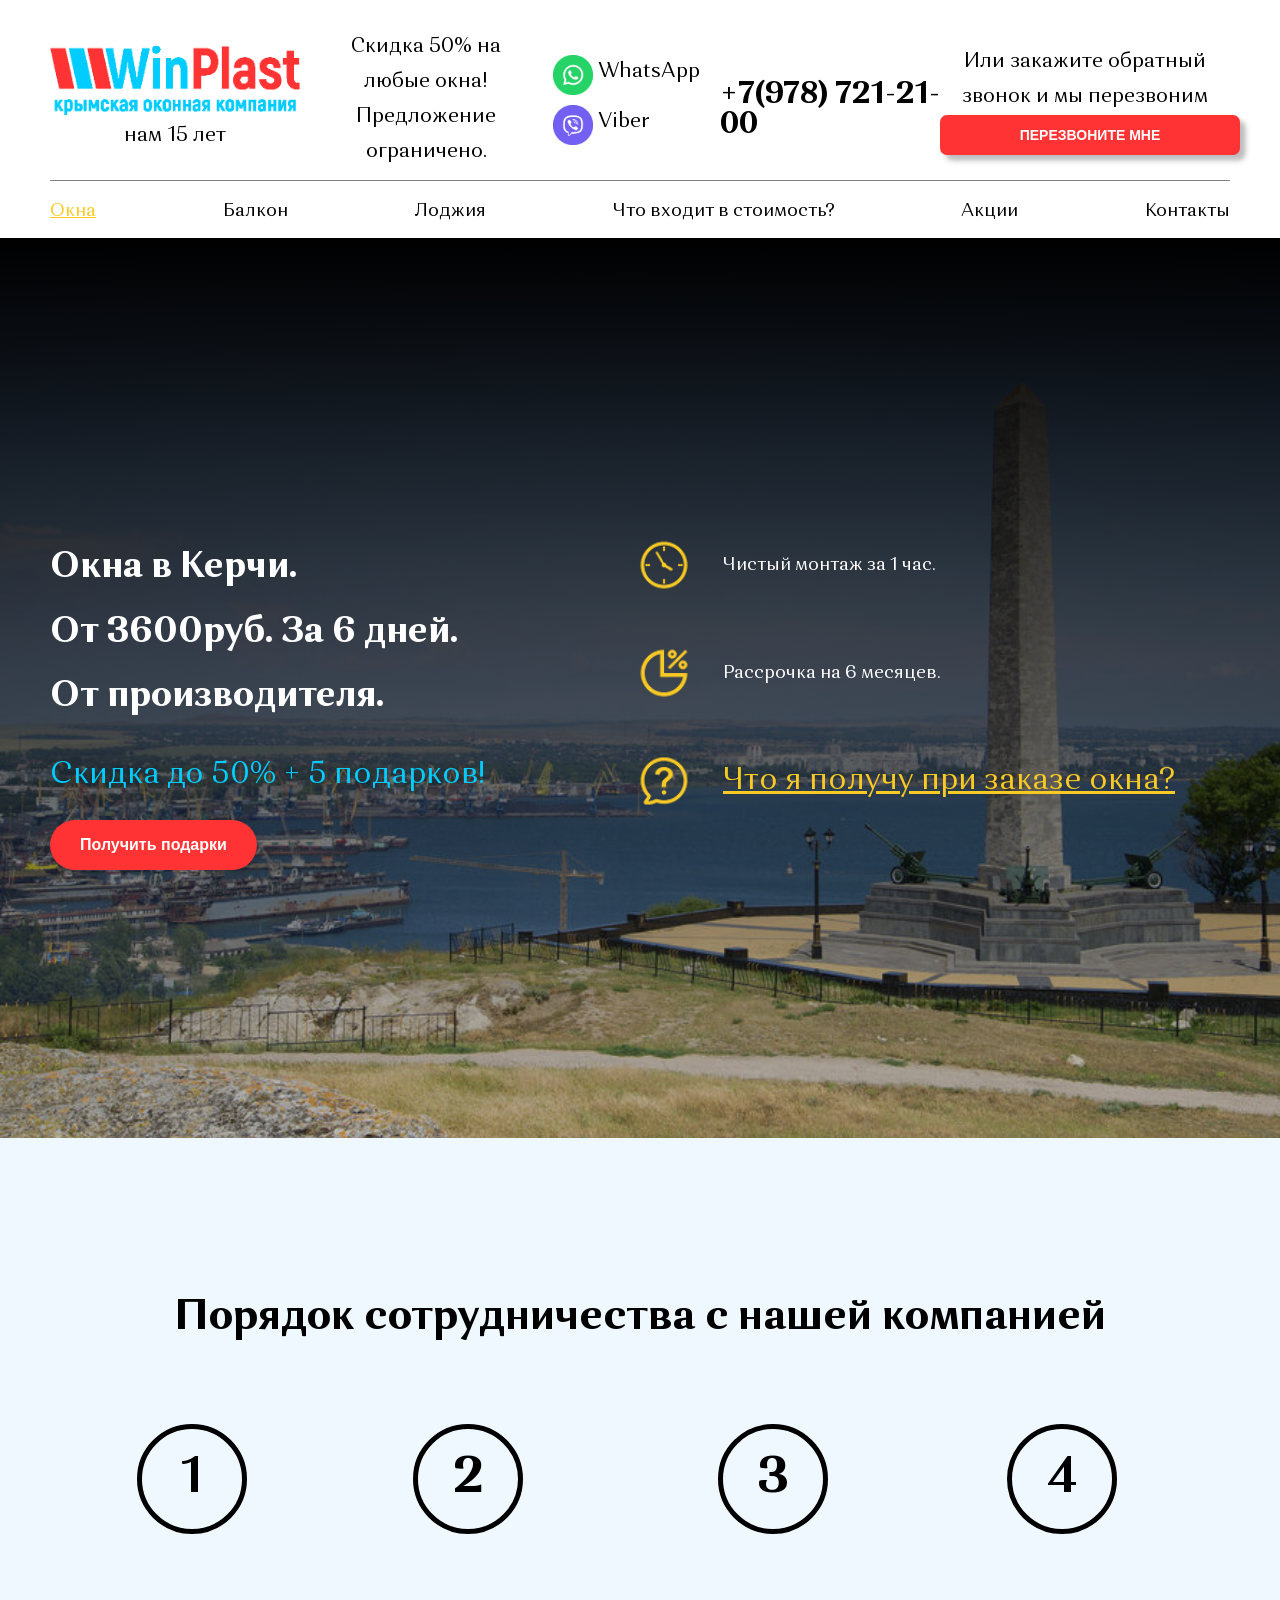
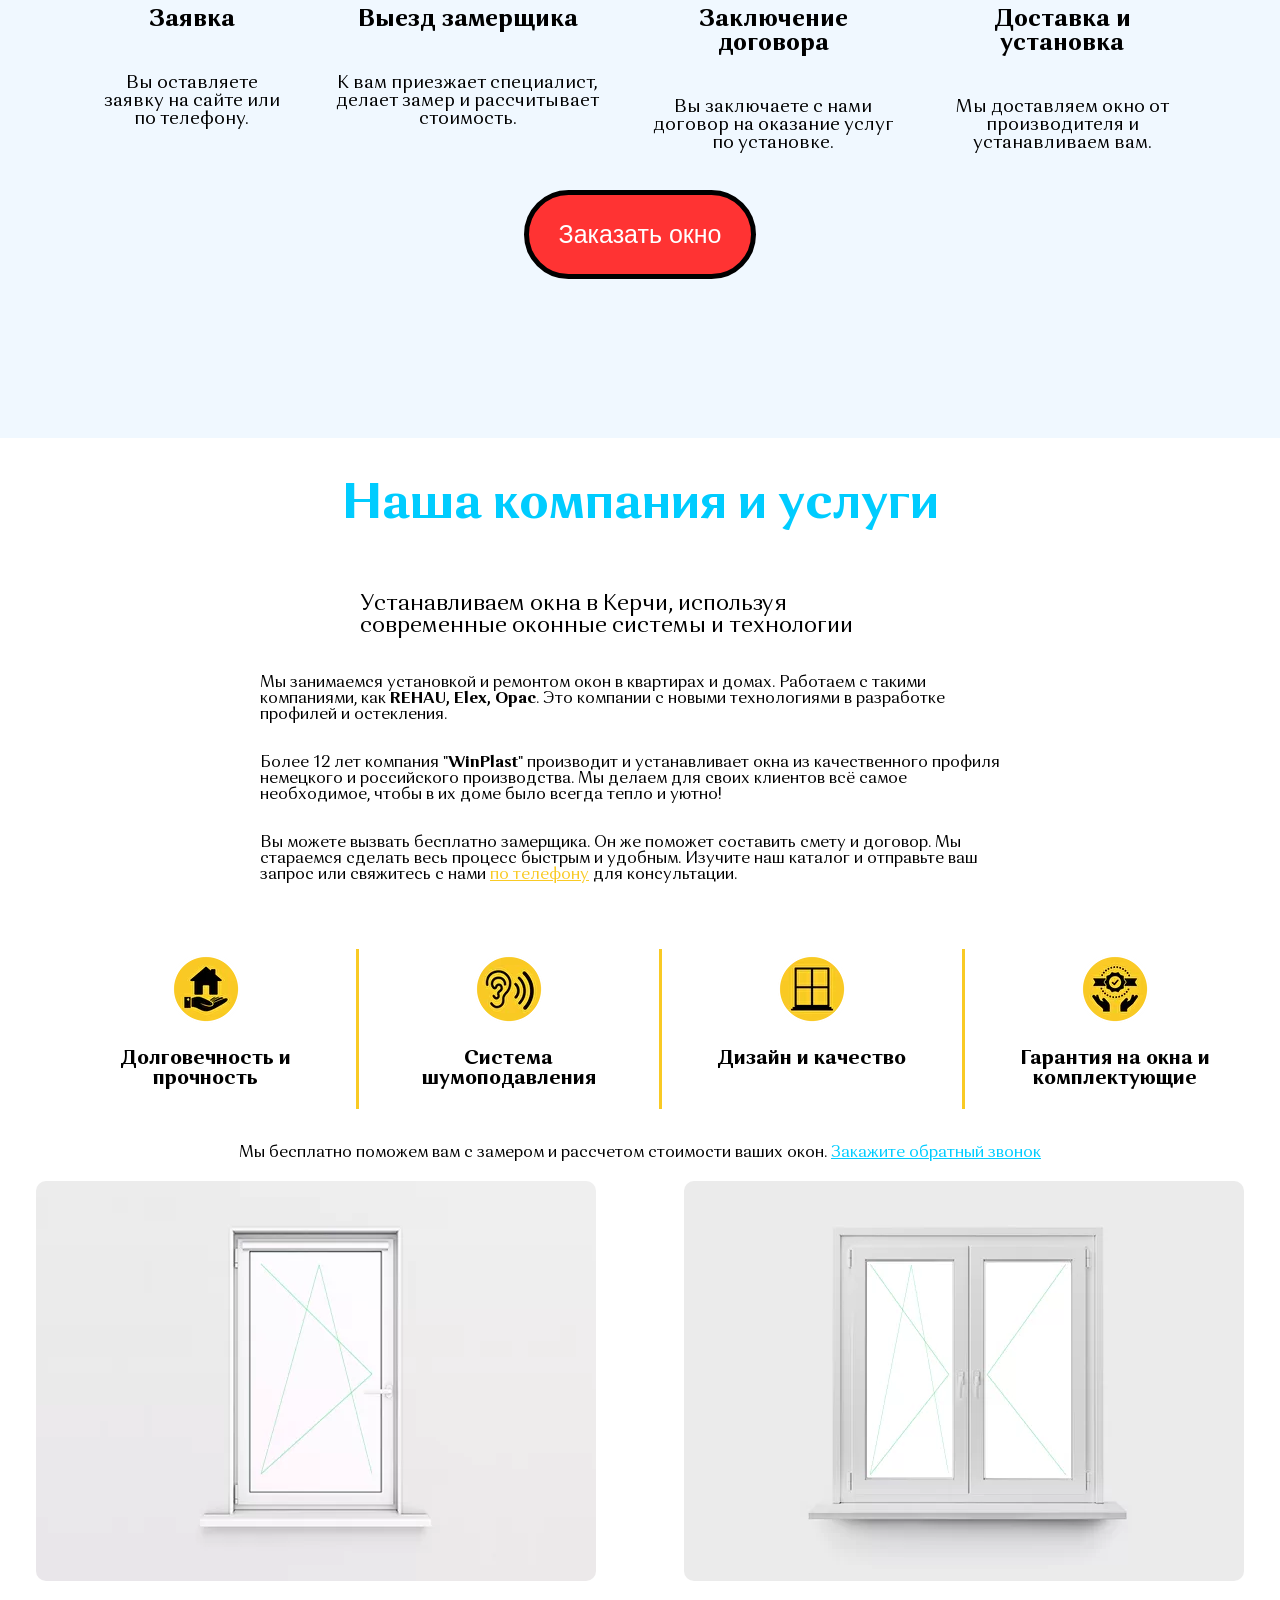
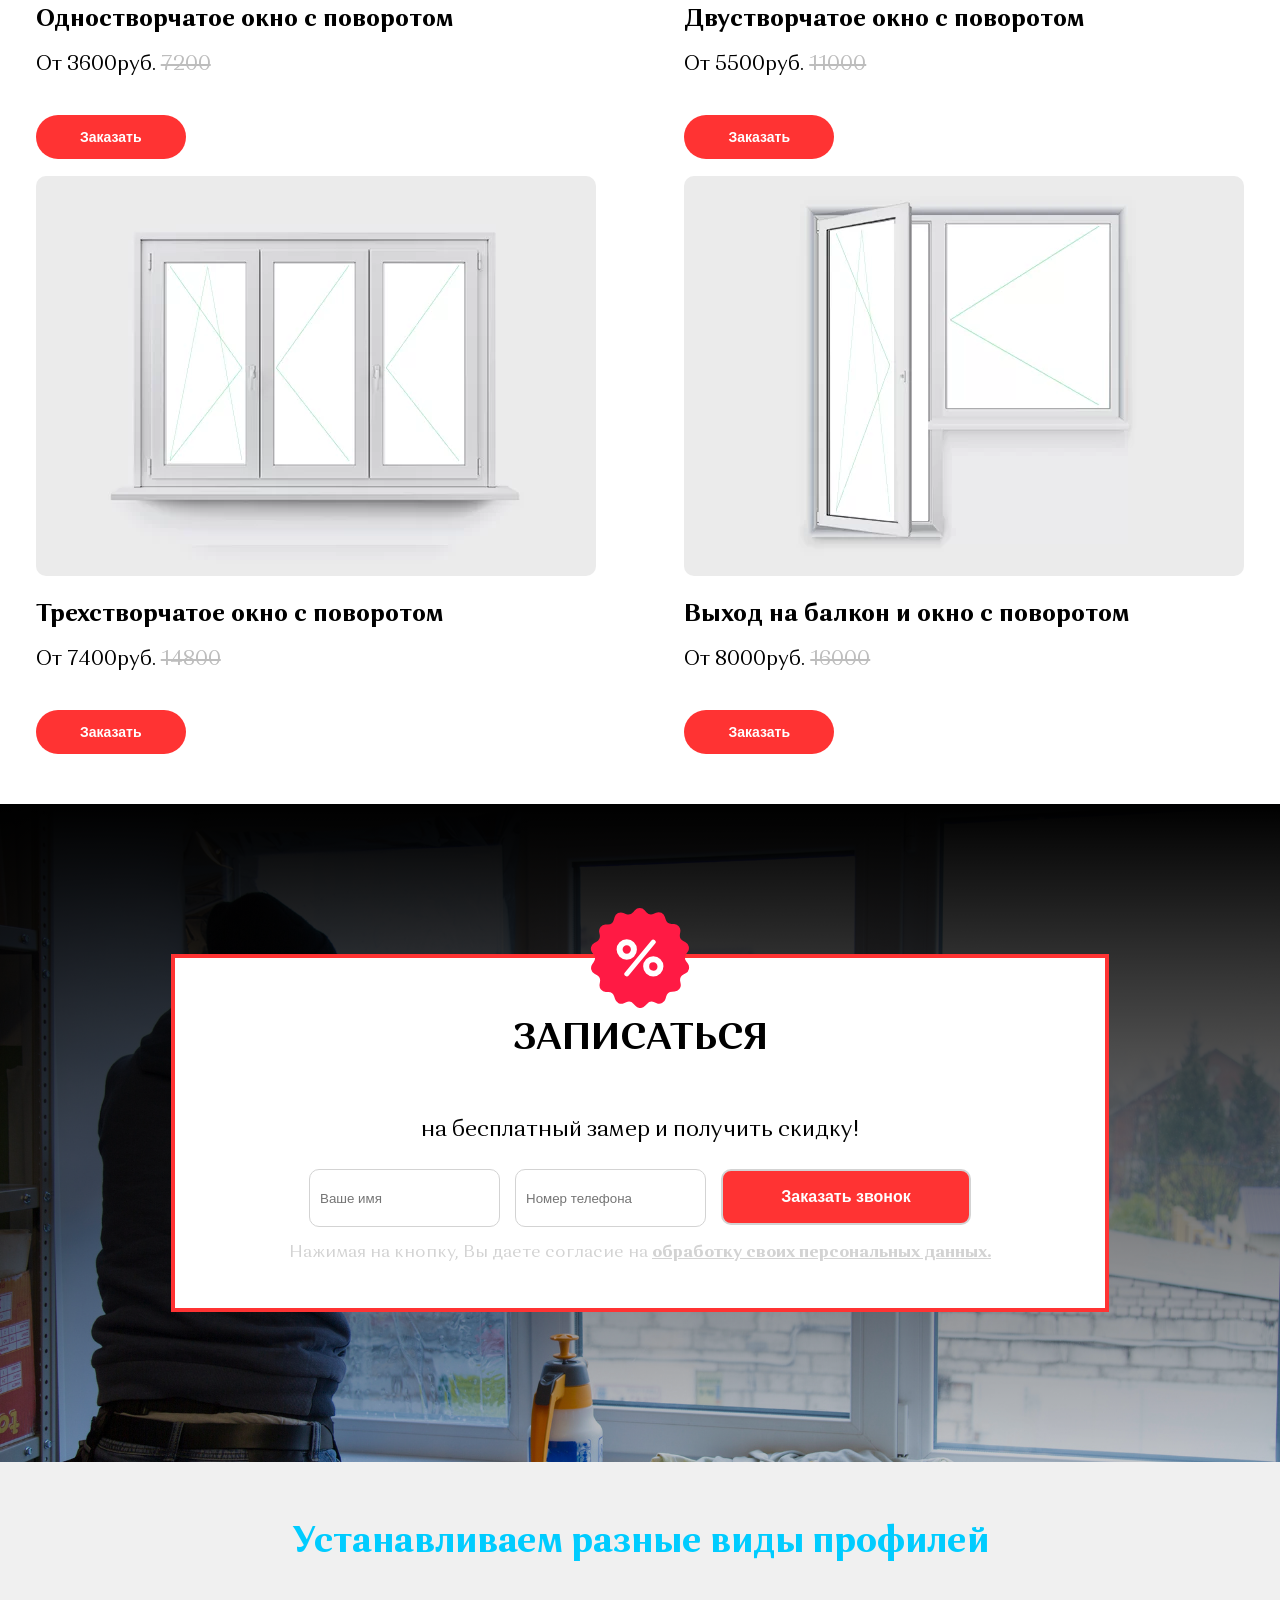
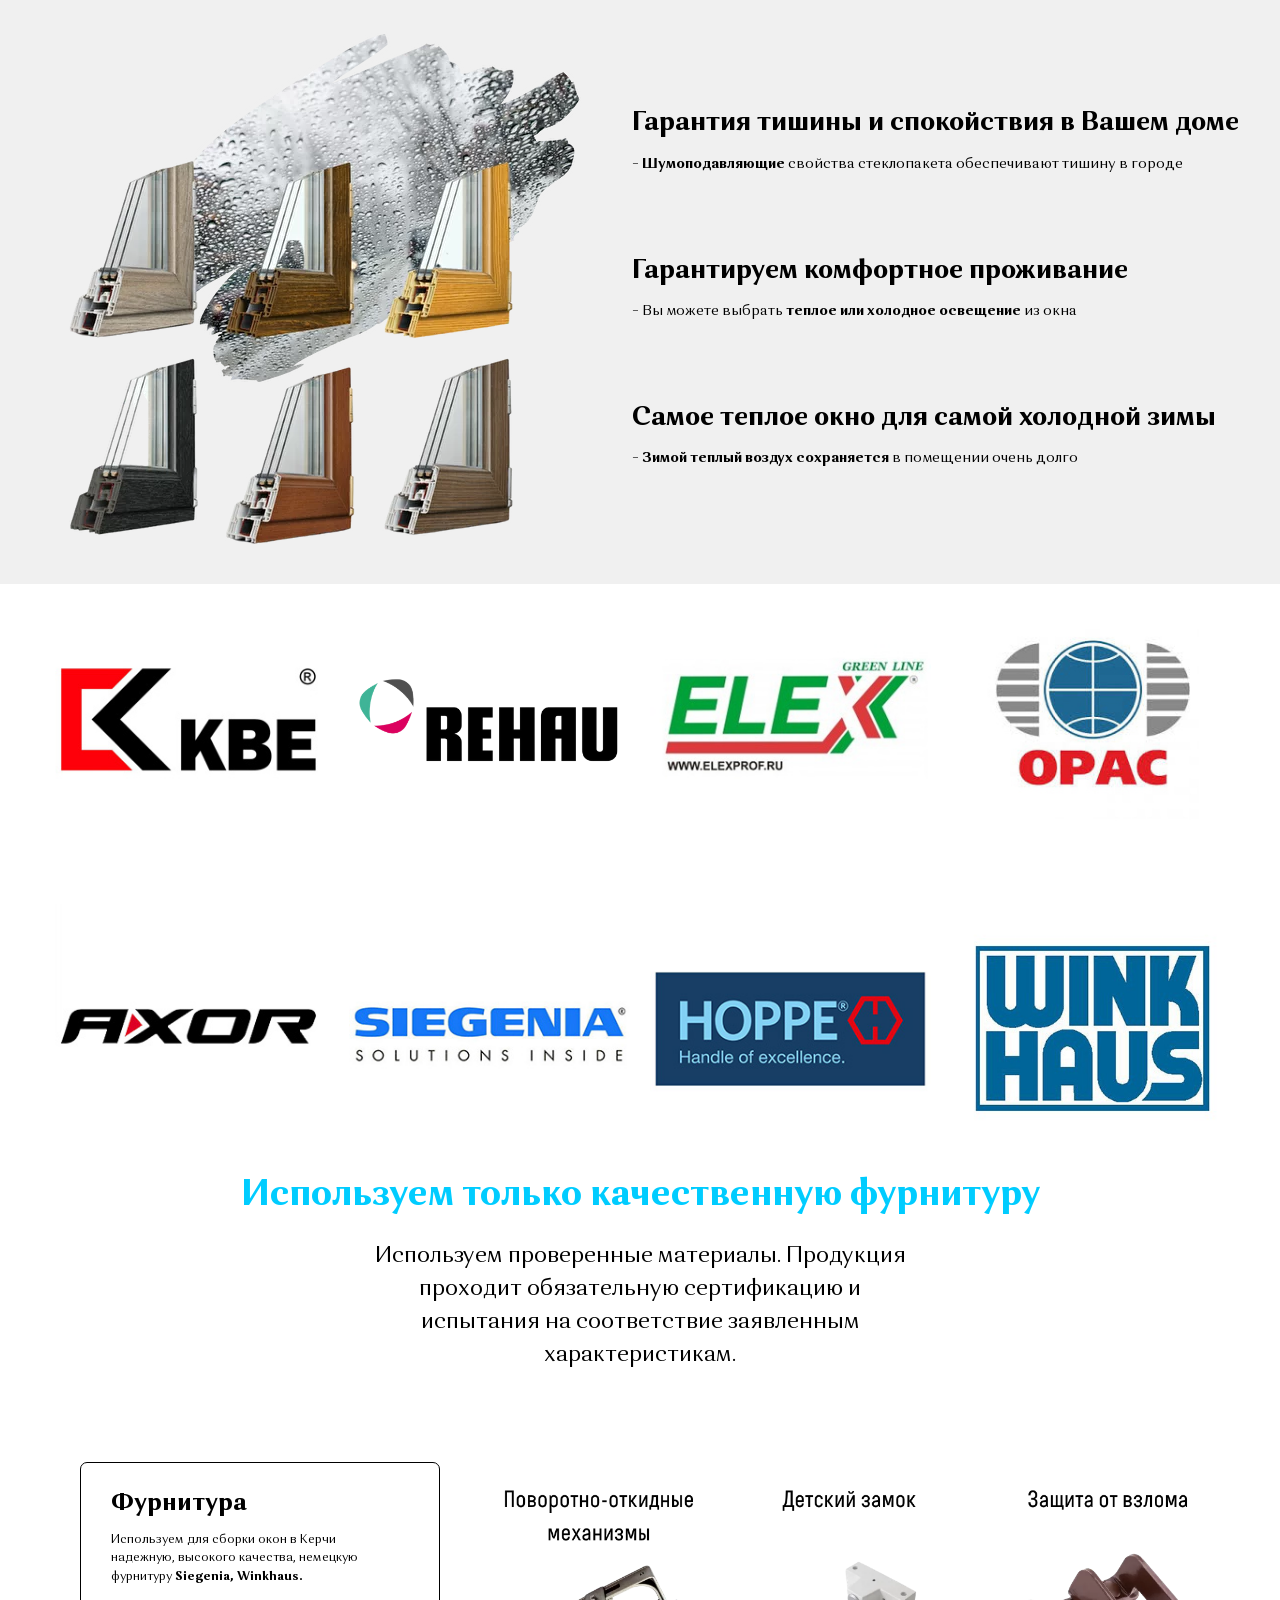
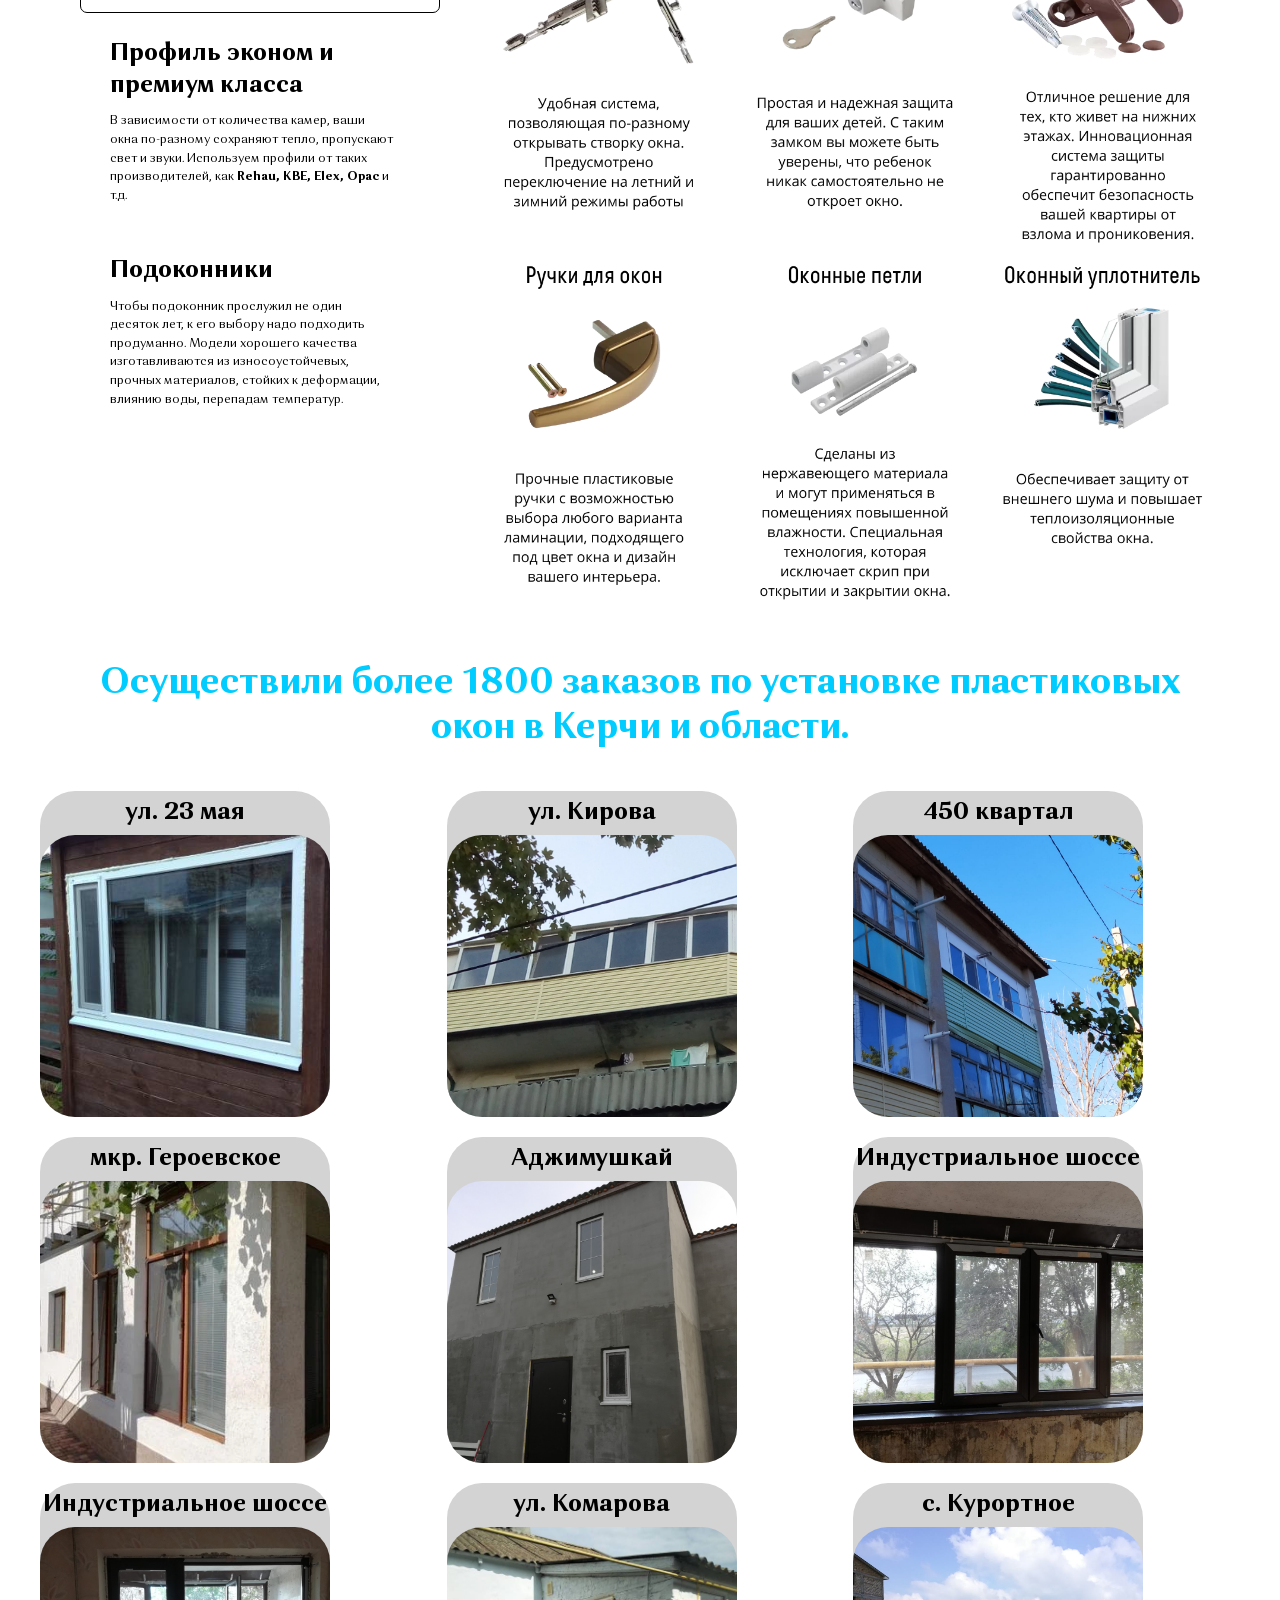
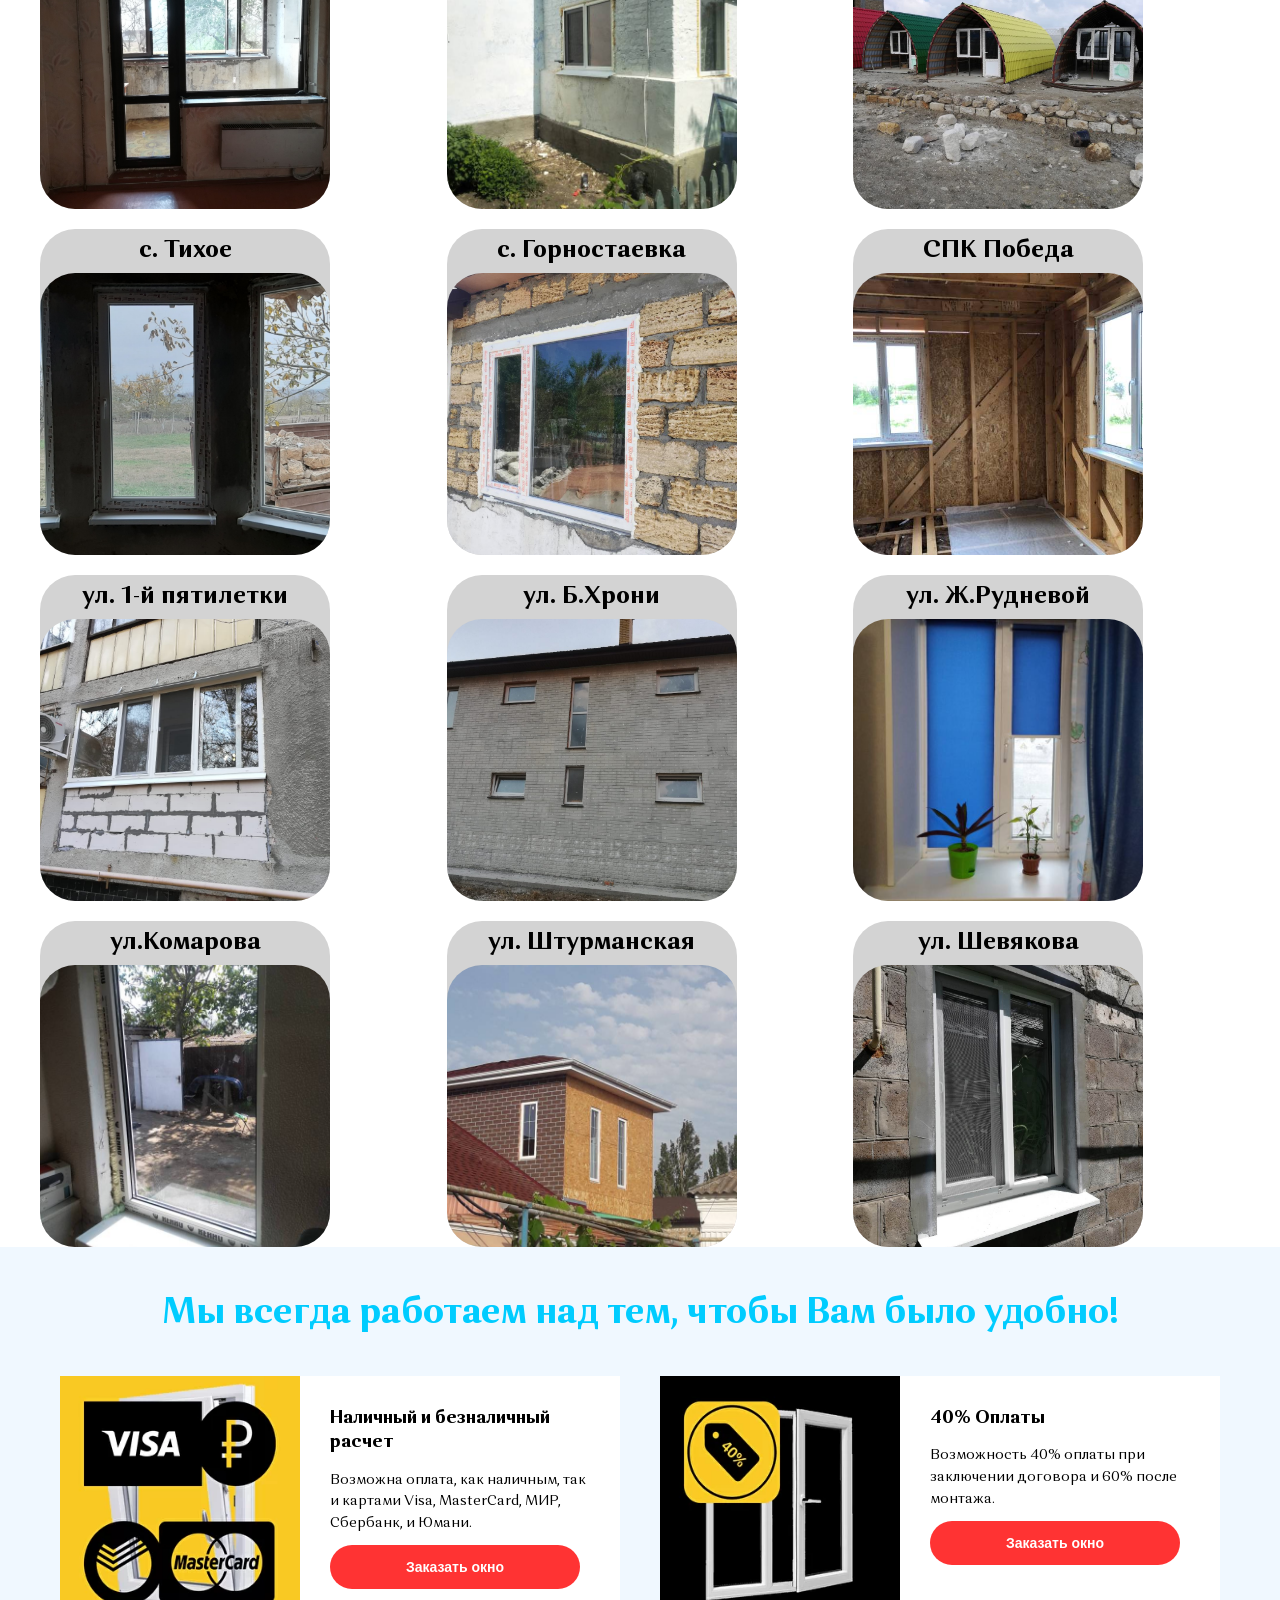
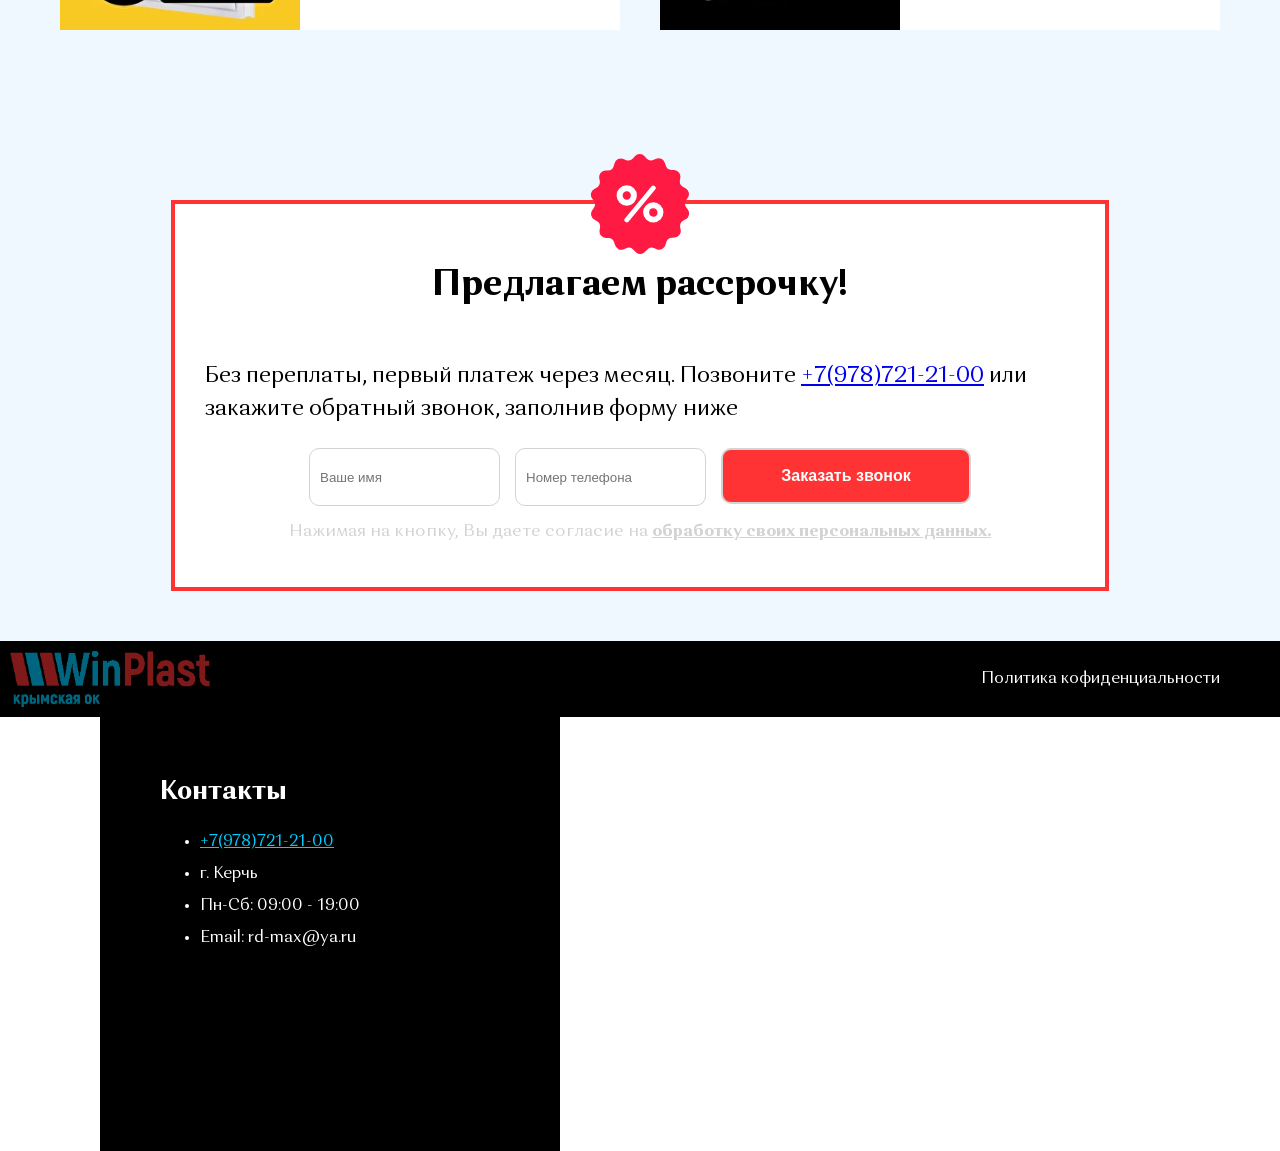
==== commit dc32f4a1: "fix color" ====
--- a/index.html
+++ b/index.html
@@ -1,6 +1,6 @@
 <!DOCTYPE html>
 <html lang="ru">
-<!-- Цвет желтый #f9ca24 -->
+<!-- Цвет желтый #f9ca24 red: #ff3333 blue: #00ccff  aliceblue: #f0f8ff-->
 
 <head>
     <meta charset="UTF-8">
@@ -17,12 +17,14 @@
         <div class="header__contact">
             <div class="header__container">
                 <img class="logo" src="./images/logo.png" alt="ВинПласт">
-                <p class="header__question">Окна в любом городе Крыма</p>
+                <p class="header__question">нам 15 лет</p>
             </div>
 
             <div class="header__container">
-                <p class="header__question">Есть вопрос?<br>Позвоните нам</p>
-                <a class="header__call" href="tel:+79787212100">+7(978)721-21-00</a>
+                <p class="header__question">Скидка 50% на любые окна!
+                    Предложение ограничено.
+                </p>
+
             </div>
 
             <div class="header__social-container">
@@ -36,7 +38,7 @@
                     <p class="header__social-text">Viber</p>
                 </a>
             </div>
-
+            <a class="header__call" href="tel:+79787212100">+7(978) 721-21-00</a>
             <div class="header__container">
                 <p class="header__question">Или закажите обратный звонок и мы перезвоним</p>
                 <button class="header__callback">
@@ -199,10 +201,12 @@
         </section>
 
         <section class="callback">
-
-            <form class="callback__form" id="callback-form-cards" name="edit-profile">
-                <h2 class="callback__title">Закажите обратный звонок</h2>
-                <p class="callback__subtitle">Наш менеджер поможет с замерами, расчетами и составлением договора</p>
+            <form class="callback__form" enctype="multipart/form-data" method="post" id="form"
+                onsubmit="send(event, 'send.php')">
+                <img class="callback__sale" src="./images/icon-sale.svg" alt="">
+                <h2 class="callback__title">ЗАПИСАТЬСЯ</h2>
+                <p class="callback__subtitle">на бесплатный замер
+                    и получить скидку!</p>
                 <div class="callback__inputs">
                     <fieldset class="callback__input-container">
                         <input class="callback__item" placeholder="Ваше имя" name="name" type="text">
@@ -212,9 +216,8 @@
                         <input class="callback__button" type="submit" value="Заказать звонок">
                     </fieldset>
                 </div>
-                <p class="callback__privacy">Нажимая на кнопку вы соглашаетесь с нашими <a
-                        class="callback__privacy-link" href="./privacy.html"> условиями о передаче
-                        данных</a></p>
+                <p class="callback__privacy">Нажимая на кнопку, Вы даете согласие на <a class="callback__privacy-link"
+                        href="./privacy.html"> обработку своих персональных данных.</a></p>
             </form>
 
 
@@ -425,14 +428,39 @@
                 </div>
             </div>
         </section>
+
+
+
+
+
         <section class="callback_deley">
-            <h2 class="callback__title">Предлагаем рассрочку!</h2>
-            <p class="callback__subtitle">Без переплаты, первый платеж через месяц. Позвоните <a
-                    href="tel:+79787212100">+7(978)721-21-00</a> или
-                закажите обратный звонок, заполнив форму ниже</p>
+
 
 
             <div>
+
+                <form class="callback__form" enctype="multipart/form-data" method="post" id="form"
+                    onsubmit="send(event, 'send.php')">
+                    <img class="callback__sale" src="./images/icon-sale.svg" alt="">
+                    <h2 class="callback__title">Предлагаем рассрочку!</h2>
+                    <p class="callback__subtitle">Без переплаты, первый платеж через месяц. Позвоните <a
+                            href="tel:+79787212100">+7(978)721-21-00</a> или
+                        закажите обратный звонок, заполнив форму ниже</p>
+                    <div class="callback__inputs">
+                        <fieldset class="callback__input-container">
+                            <input class="callback__item" placeholder="Ваше имя" name="name" type="text">
+                            <input class="callback__item" placeholder="Номер телефона" name="email" type="text">
+                        </fieldset>
+                        <fieldset class="callback__handlers">
+                            <input class="callback__button" type="submit" value="Заказать звонок">
+                        </fieldset>
+                    </div>
+                    <p class="callback__privacy">Нажимая на кнопку, Вы даете согласие на <a
+                            class="callback__privacy-link" href="./privacy.html"> обработку своих персональных
+                            данных.</a></p>
+                </form>
+                <!-- 
+
                 <form class="callback__form" enctype="multipart/form-data" method="post" id="form"
                     onsubmit="send(event, 'send.php')">
                     <div class="callback__inputs">
@@ -440,12 +468,14 @@
                             <input class="callback__item" placeholder="Ваше имя" name="name" type="text">
 
                             <input class="callback__item" placeholder="Номер телефона" name="email" type="text">
-                            <!-- 
+                             -->
+                <!-- 
                     <p>Сообщение</p>
                     <textarea name="text"></textarea>
                     <p>Прикрепить файлы</p>
                     <input type="file" name="myfile[]" multiple id="myfile">
                     -->
+                <!-- 
                         </fieldset>
                         <fieldset class="callback__handlers">
                             <input class="callback__button" type="submit" value="Заказать звонок">
@@ -458,7 +488,8 @@
             </div>
 
 
-            <!--
+            -->
+                <!--
 
                     <form class="callback__form" id="callback-form-cards" name="edit-profile">
                 <h2 class="callback__title">Предлагаем рассрочку!</h2>
@@ -474,8 +505,9 @@
                 <fieldset class="callback__handlers">
                     <input class="callback__button" type="submit" value="Заказать звонок">
                 </fieldset>
+                 </form>
             -->
-            </form>
+
 
         </section>
 
--- a/pages/index.css
+++ b/pages/index.css
@@ -75,6 +75,7 @@
 
 /* callback */
 @import url(../blocks/callback/callback.css);
+@import url(../blocks/callback/__sale/callback__sale.css);
 @import url(../blocks/callback/__form/callback__form.css);
 @import url(../blocks/callback/__title/callback__title.css);
 @import url(../blocks/callback/__subtitle/callback__subtitle.css);
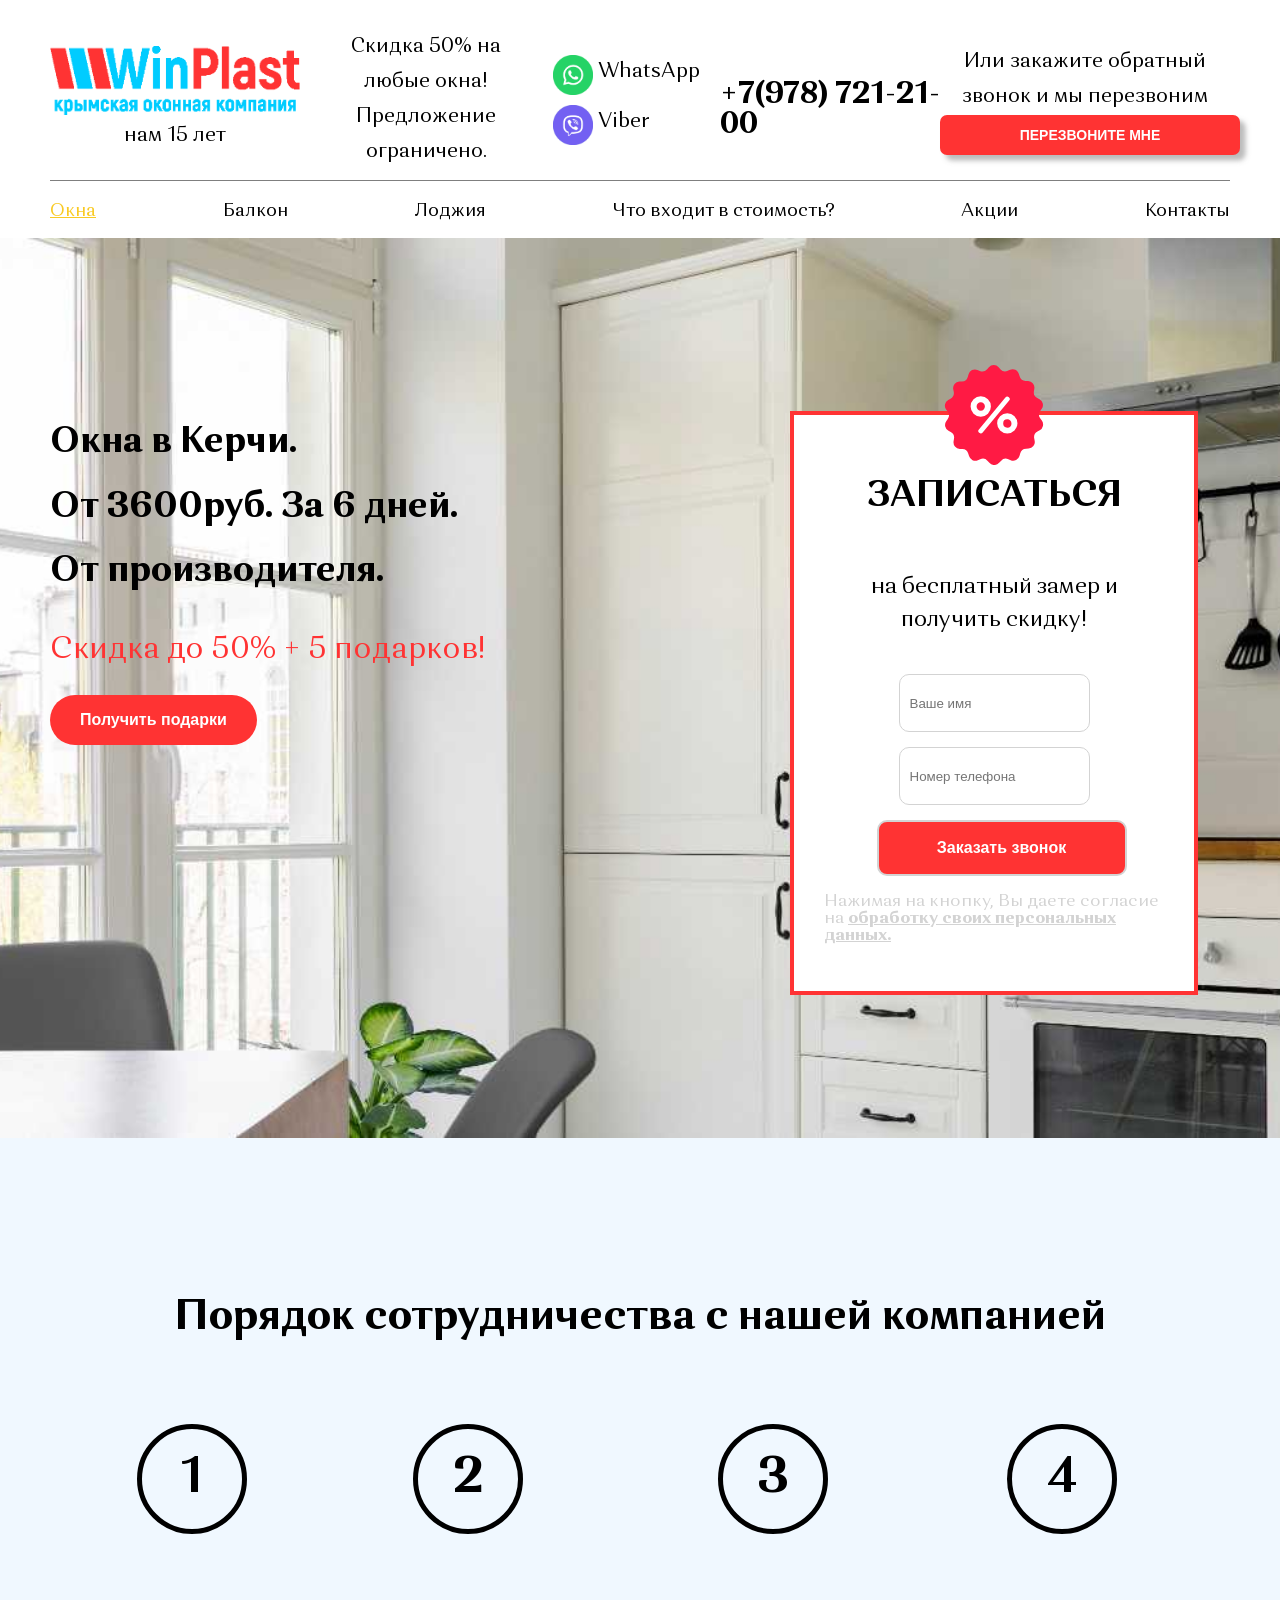
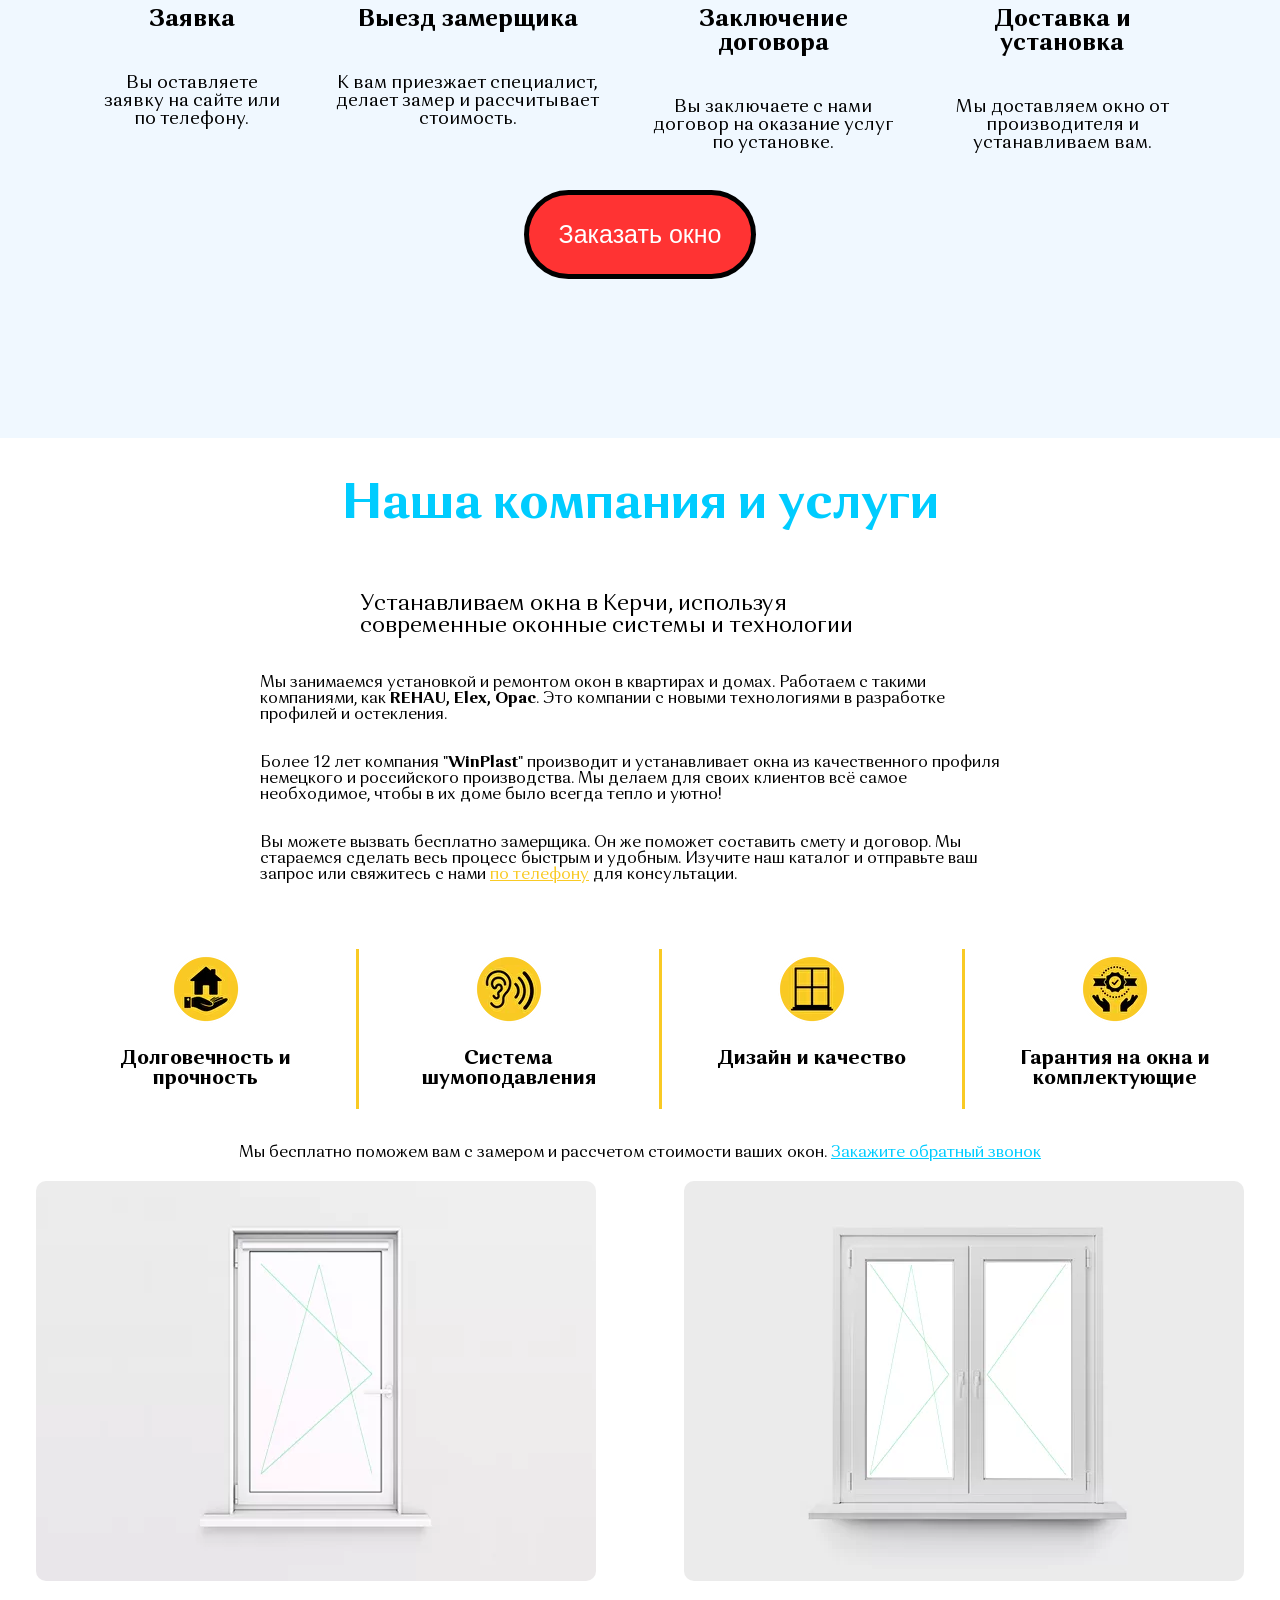
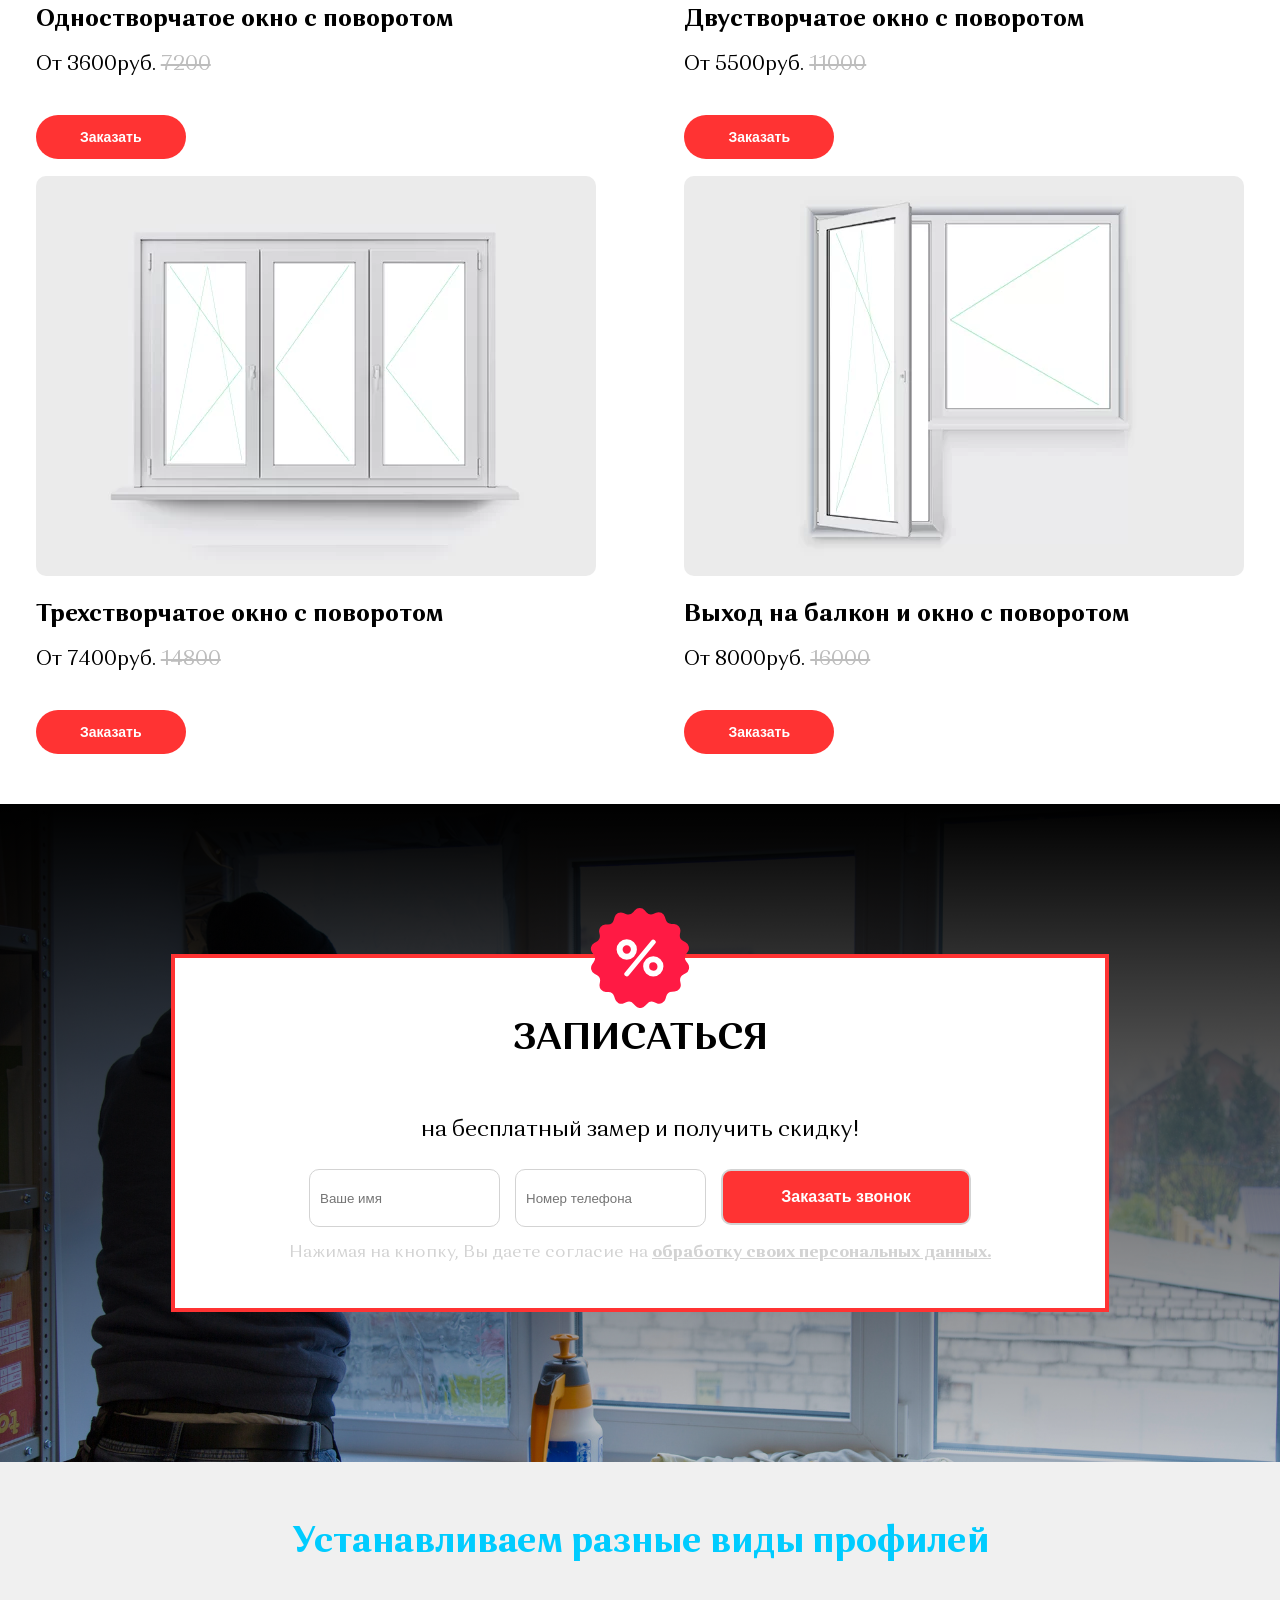
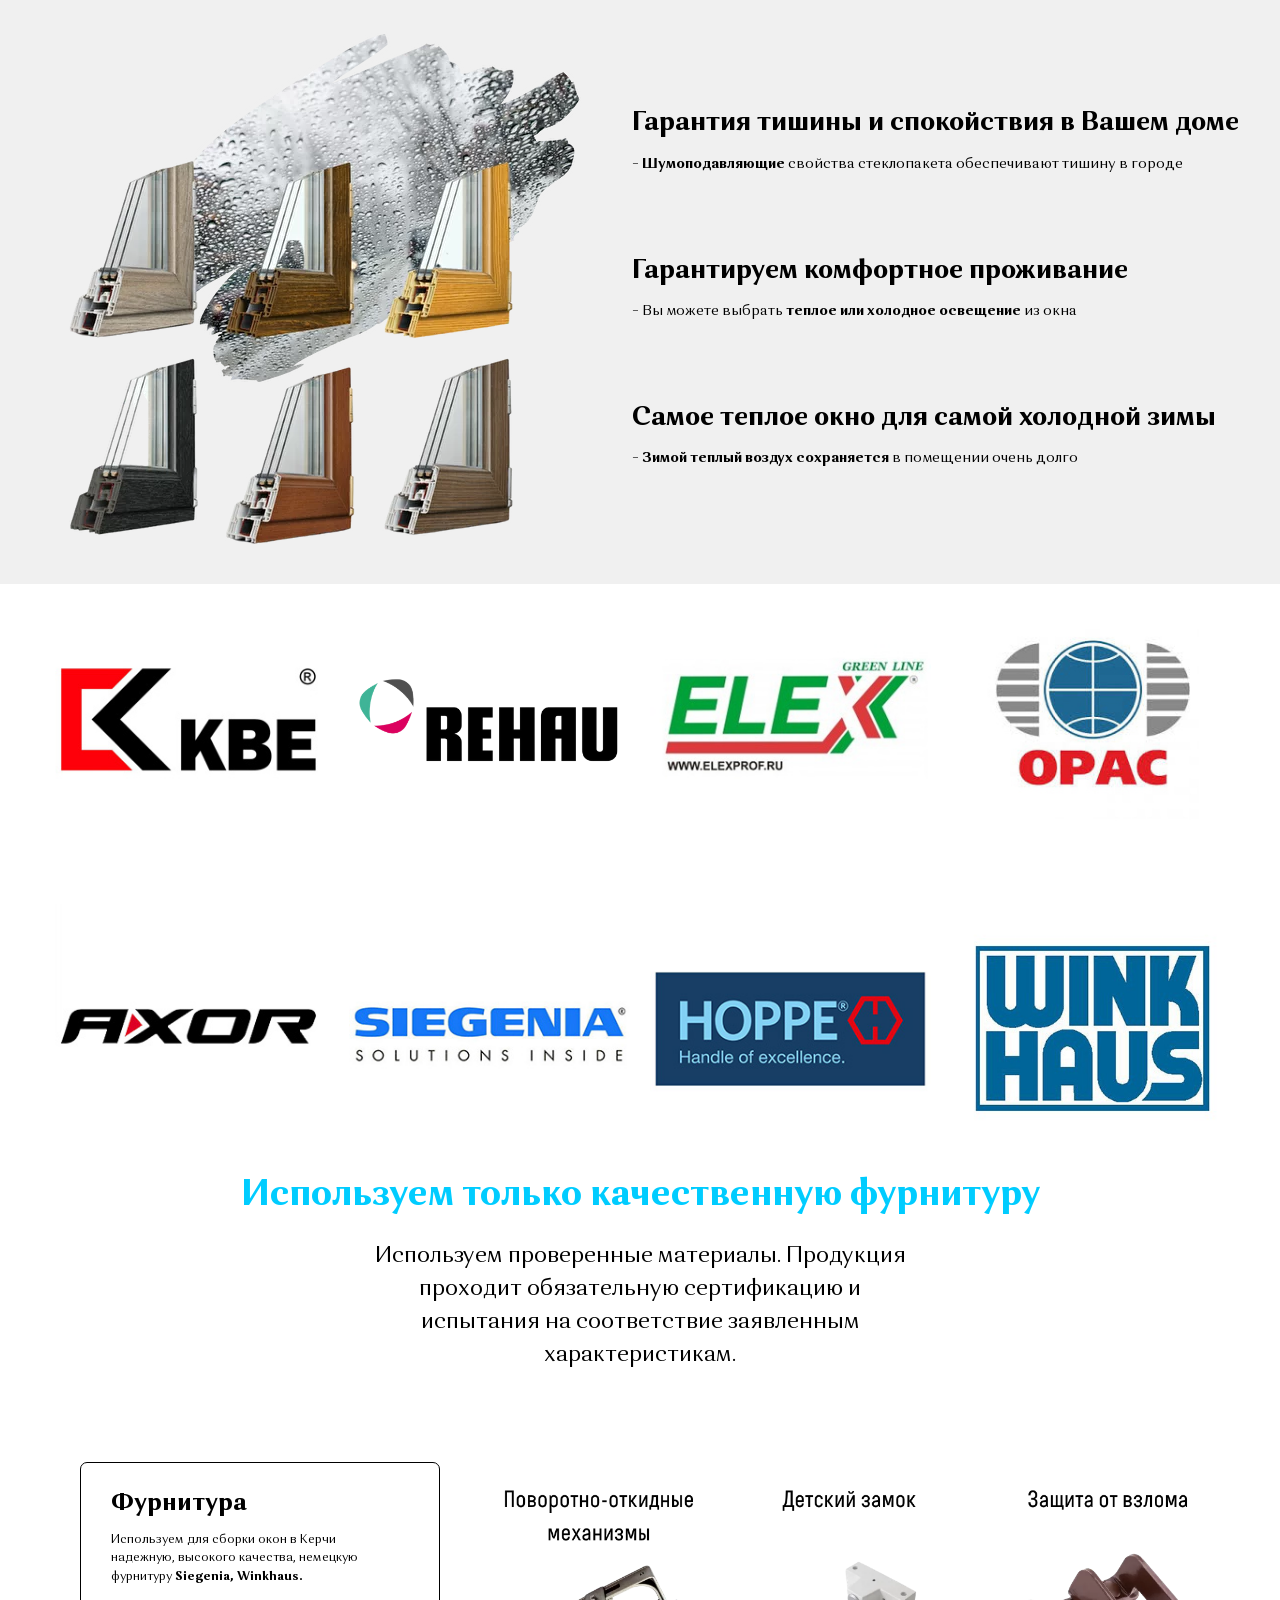
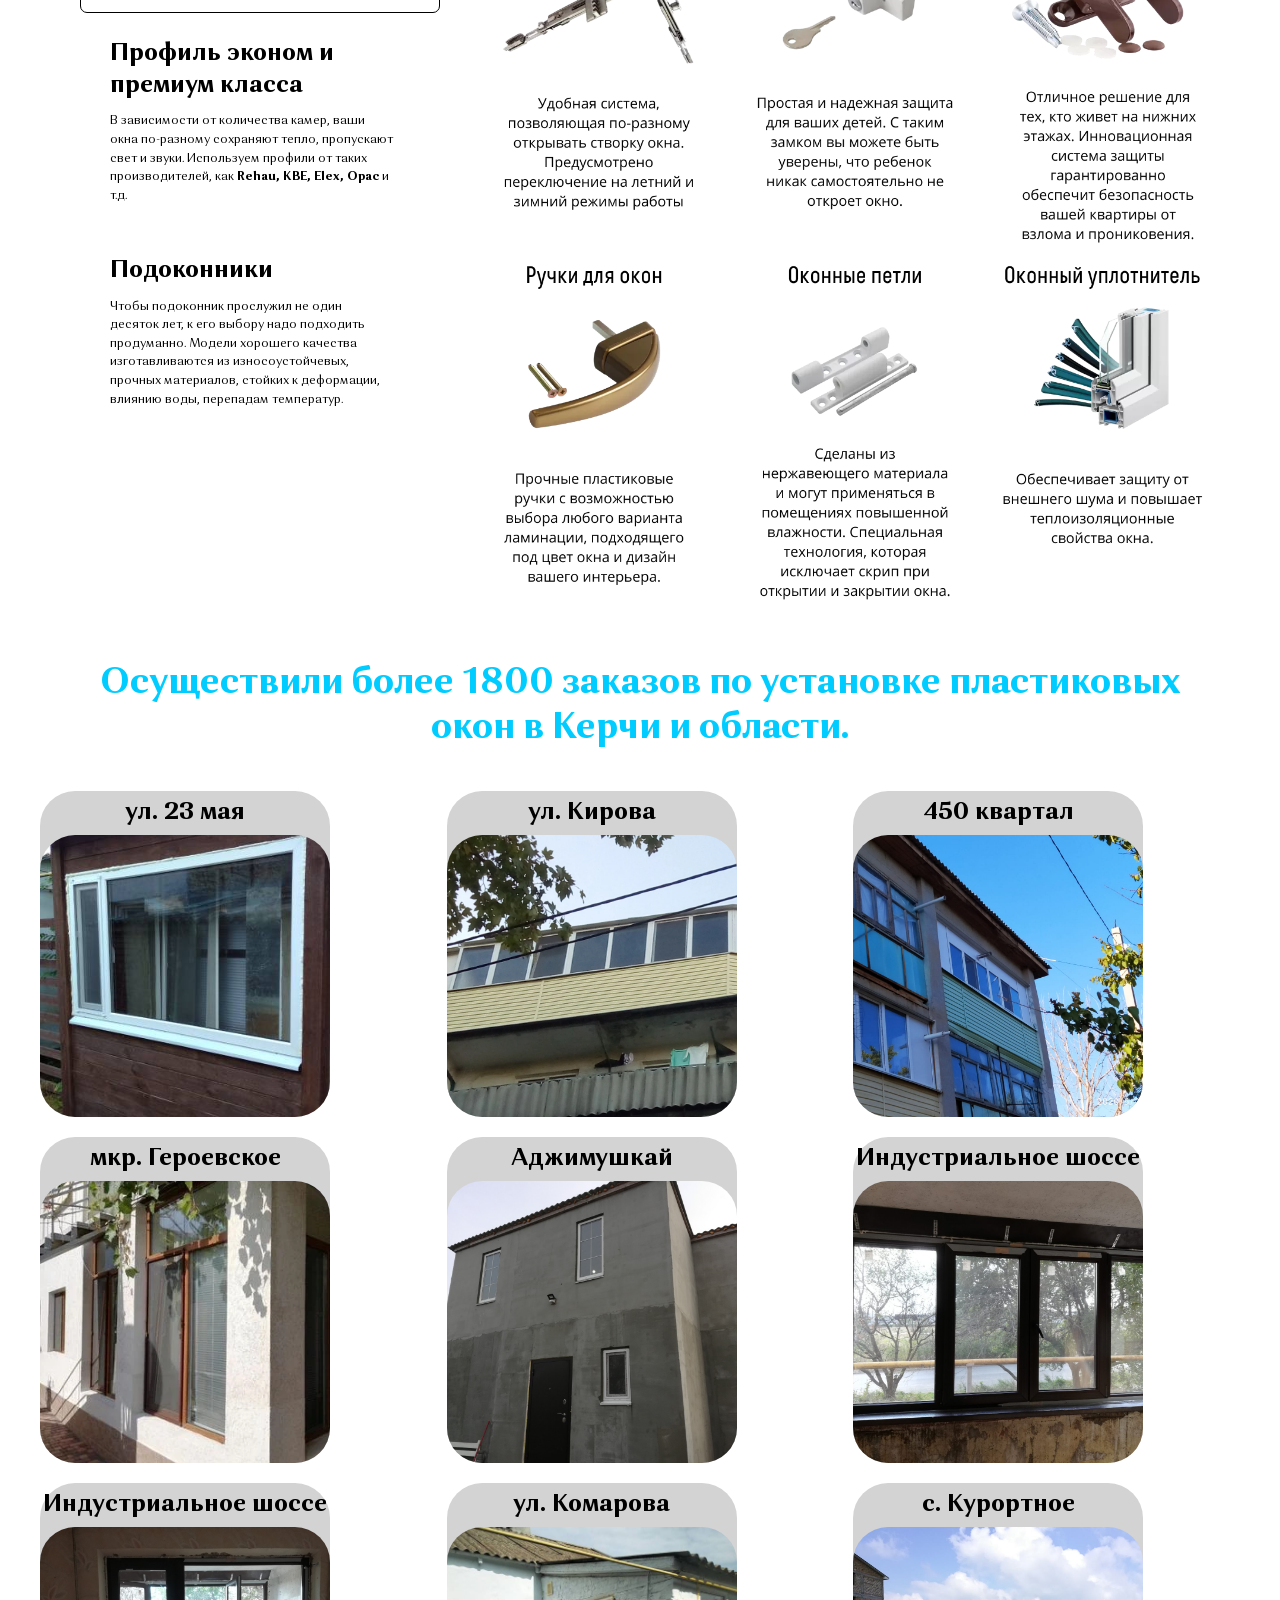
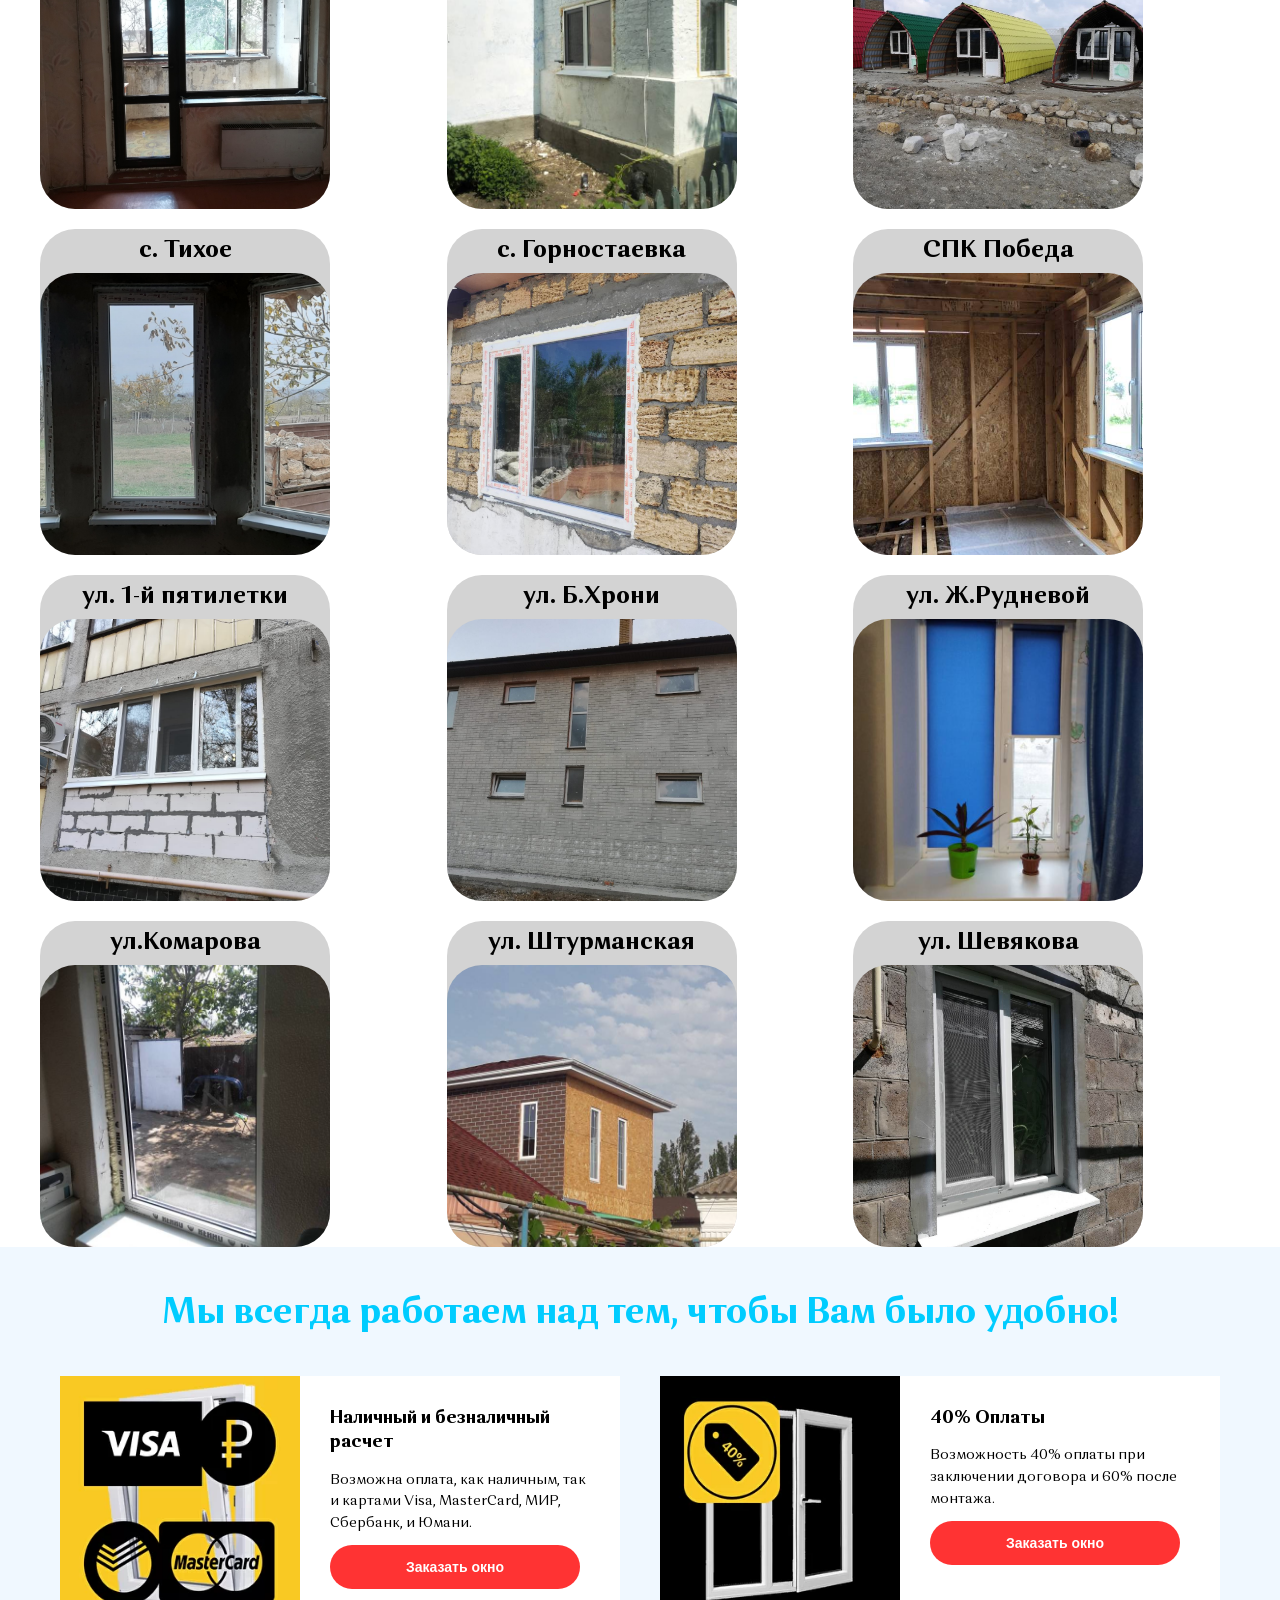
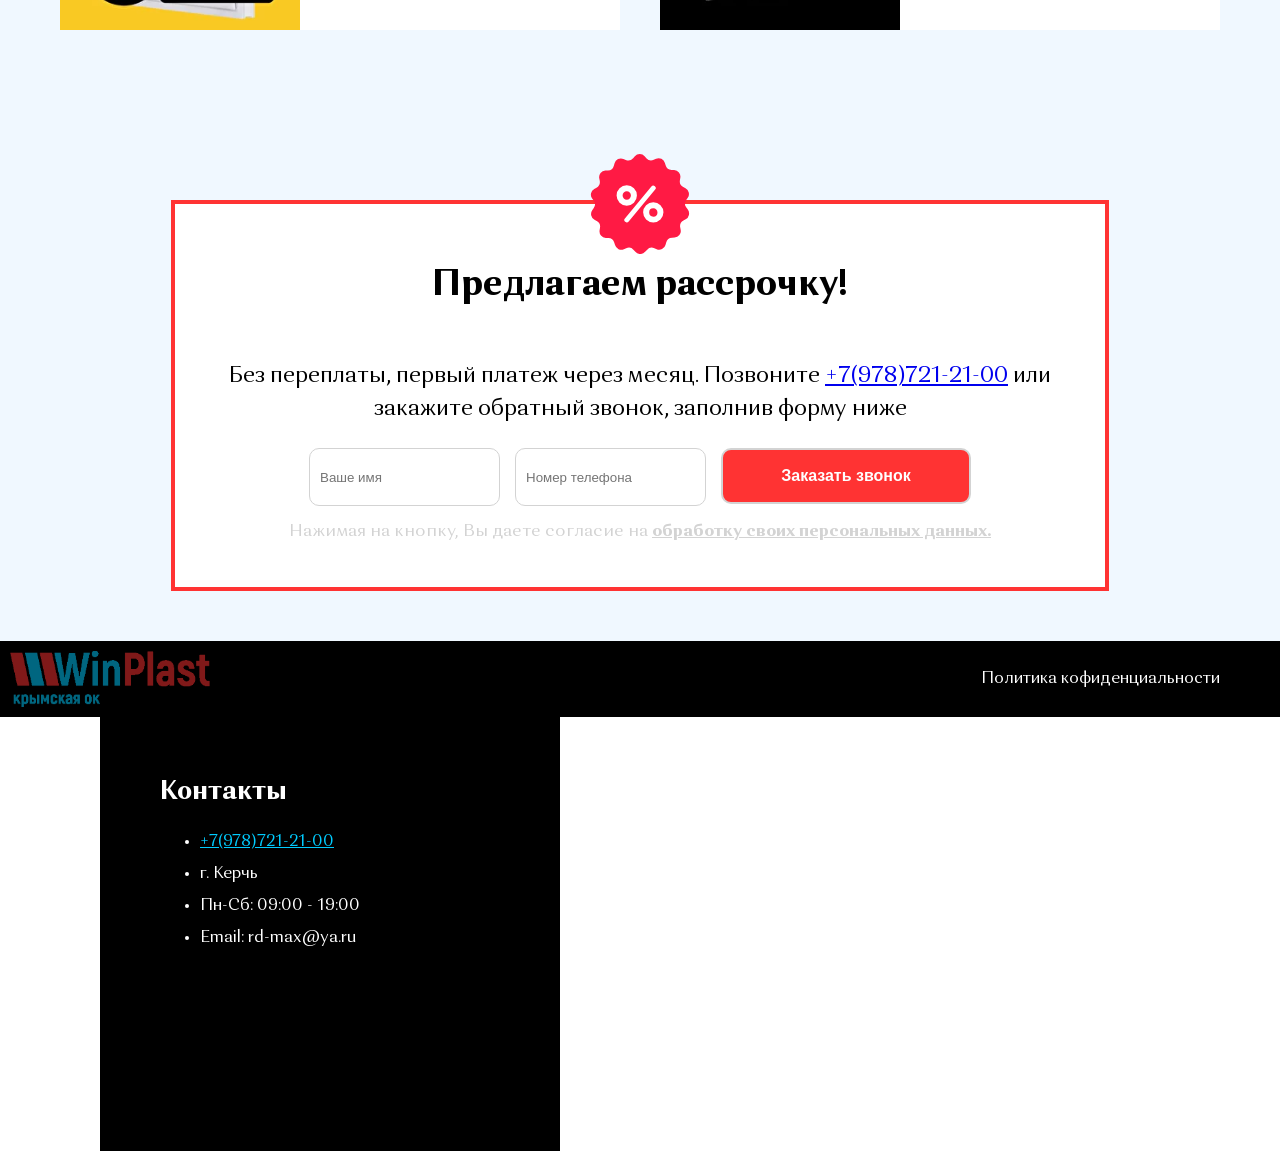
==== commit a445a4d6: "fix popup" ====
--- a/index.html
+++ b/index.html
@@ -73,18 +73,30 @@
                     </button>
                 </div>
                 <div class="lead__wrapper-right">
-                    <div class="lead__item"><img class="lead__icon" src="./images/time.webp" alt="">
-                        <p>Чистый монтаж за 1 час.</p>
-                    </div>
-                    <div class="lead__item"><img class="lead__icon" src="./images/rasrochka.webp" alt="">
-                        <p>Рассрочка на 6 месяцев.</p>
-                    </div>
-                    <div class="lead__item"><img class="lead__icon" src="./images/vopros.webp" alt=""><a
-                            class="lead__link" href="#">Что я получу
-                            при заказе окна?</a>
-                    </div>
-
-                </div>
+                    <form class="callback__form callback__form_lead" enctype="multipart/form-data" method="post"
+                        id="form" onsubmit="send(event, 'send.php')">
+                        <img class="callback__sale" src="./images/icon-sale.svg" alt="">
+                        <h2 class="callback__title">ЗАПИСАТЬСЯ</h2>
+                        <p class="callback__subtitle">на бесплатный замер
+                            и получить скидку!</p>
+                        <div class="callback__inputs callback__form_lead ">
+                            <fieldset class="callback__input-container callback__input-container_lead">
+                                <input class="callback__item callback__item_lead" placeholder="Ваше имя" name="name"
+                                    type="text">
+                                <input class="callback__item callback__item_lead" placeholder="Номер телефона"
+                                    name="email" type="text">
+                            </fieldset>
+                            <fieldset class="callback__handlers">
+                                <input class="callback__button" type="submit" value="Заказать звонок">
+                            </fieldset>
+                        </div>
+                        <p class="callback__privacy">Нажимая на кнопку, Вы даете согласие на <a
+                                class="callback__privacy-link" href="./privacy.html"> обработку своих персональных
+                                данных.</a></p>
+                    </form>
+                </div>
+
+            </div>
             </div>
         </section>
 
@@ -434,11 +446,7 @@
 
 
         <section class="callback_deley">
-
-
-
             <div>
-
                 <form class="callback__form" enctype="multipart/form-data" method="post" id="form"
                     onsubmit="send(event, 'send.php')">
                     <img class="callback__sale" src="./images/icon-sale.svg" alt="">
--- a/pages/index.css
+++ b/pages/index.css
@@ -77,10 +77,13 @@
 @import url(../blocks/callback/callback.css);
 @import url(../blocks/callback/__sale/callback__sale.css);
 @import url(../blocks/callback/__form/callback__form.css);
+@import url(../blocks/callback/__form/_lead/callback__form_lead.css);
 @import url(../blocks/callback/__title/callback__title.css);
 @import url(../blocks/callback/__subtitle/callback__subtitle.css);
 @import url(../blocks/callback/__input-container/callback__input-container.css);
+@import url(../blocks/callback/__input-container/_lead/callback__input-container_lead.css);
 @import url(../blocks/callback/__item/callback__item.css);
+@import url(../blocks/callback/__item/_lead/callback__item_lead.css);
 @import url(../blocks/callback/__handlers/callback__handlers.css);
 @import url(../blocks/callback/__button/callback__button.css);
 @import url(../blocks/callback/_deley/callback_deley.css);
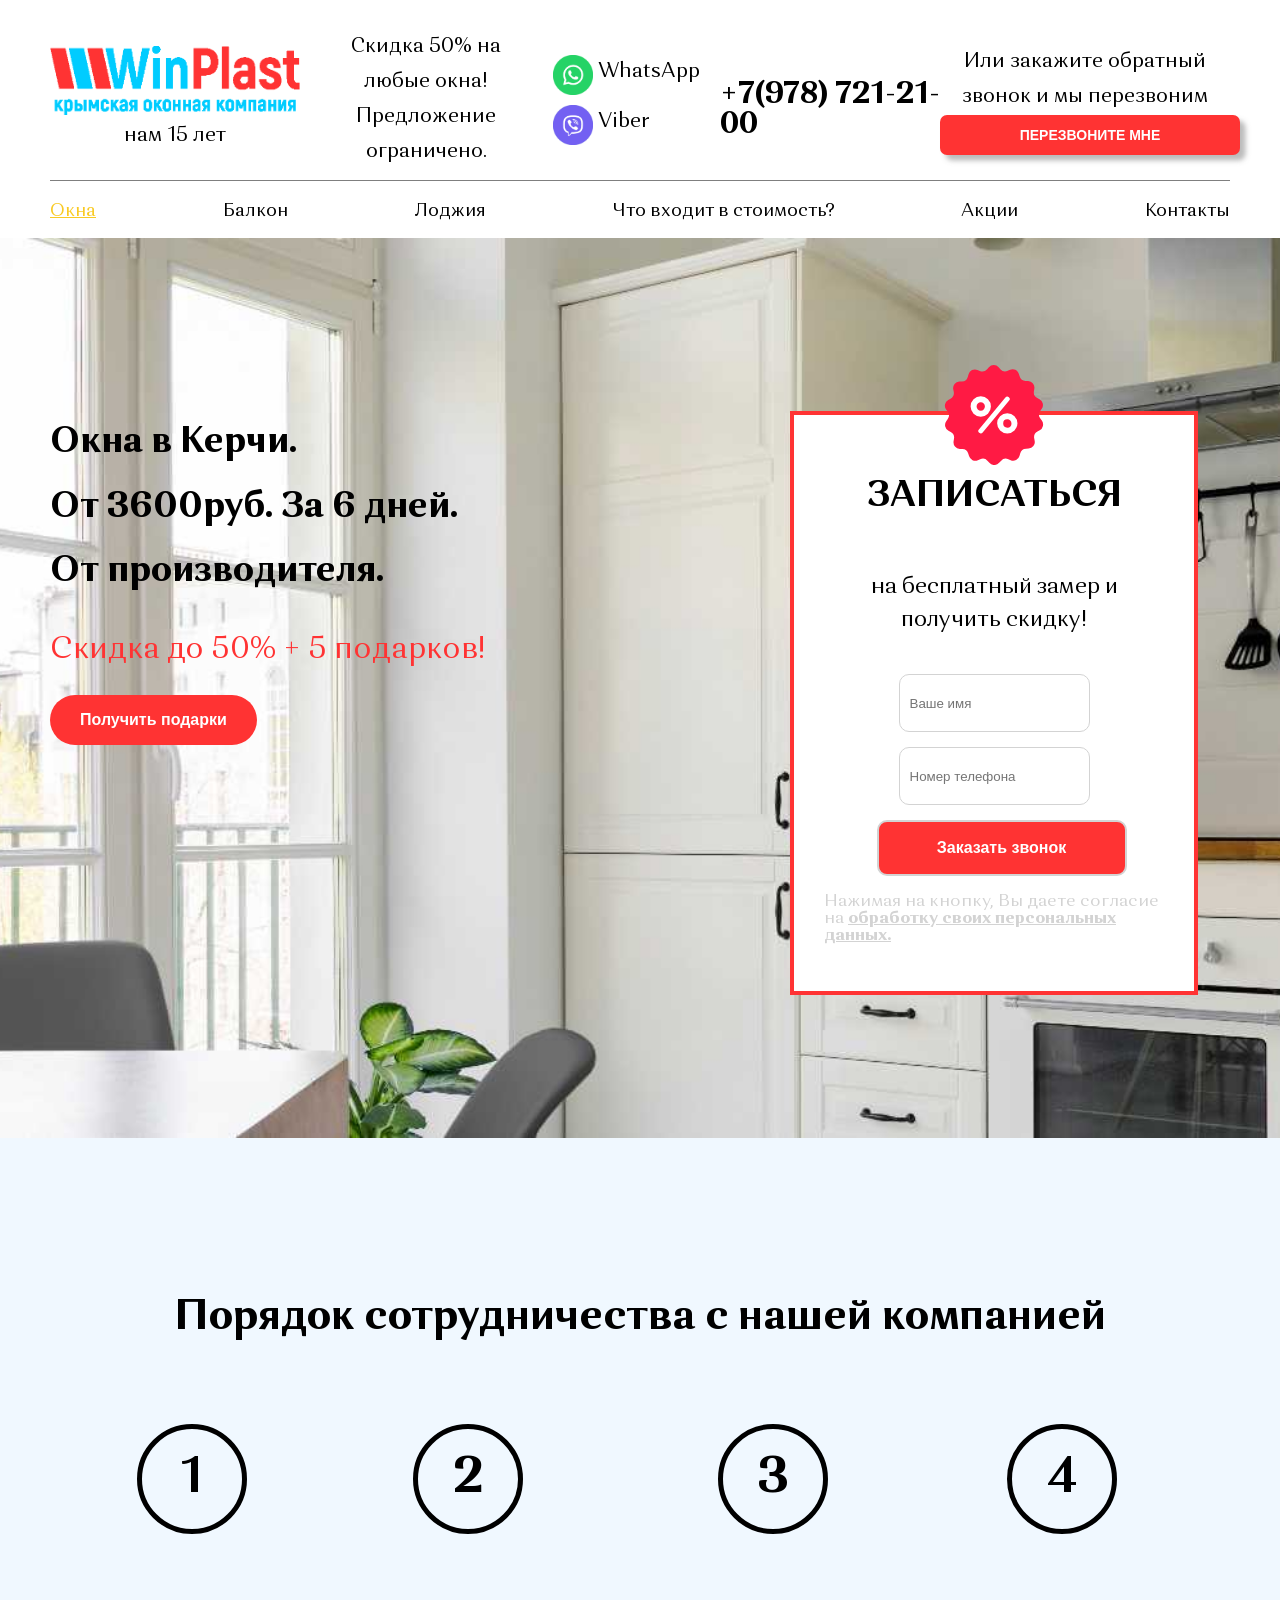
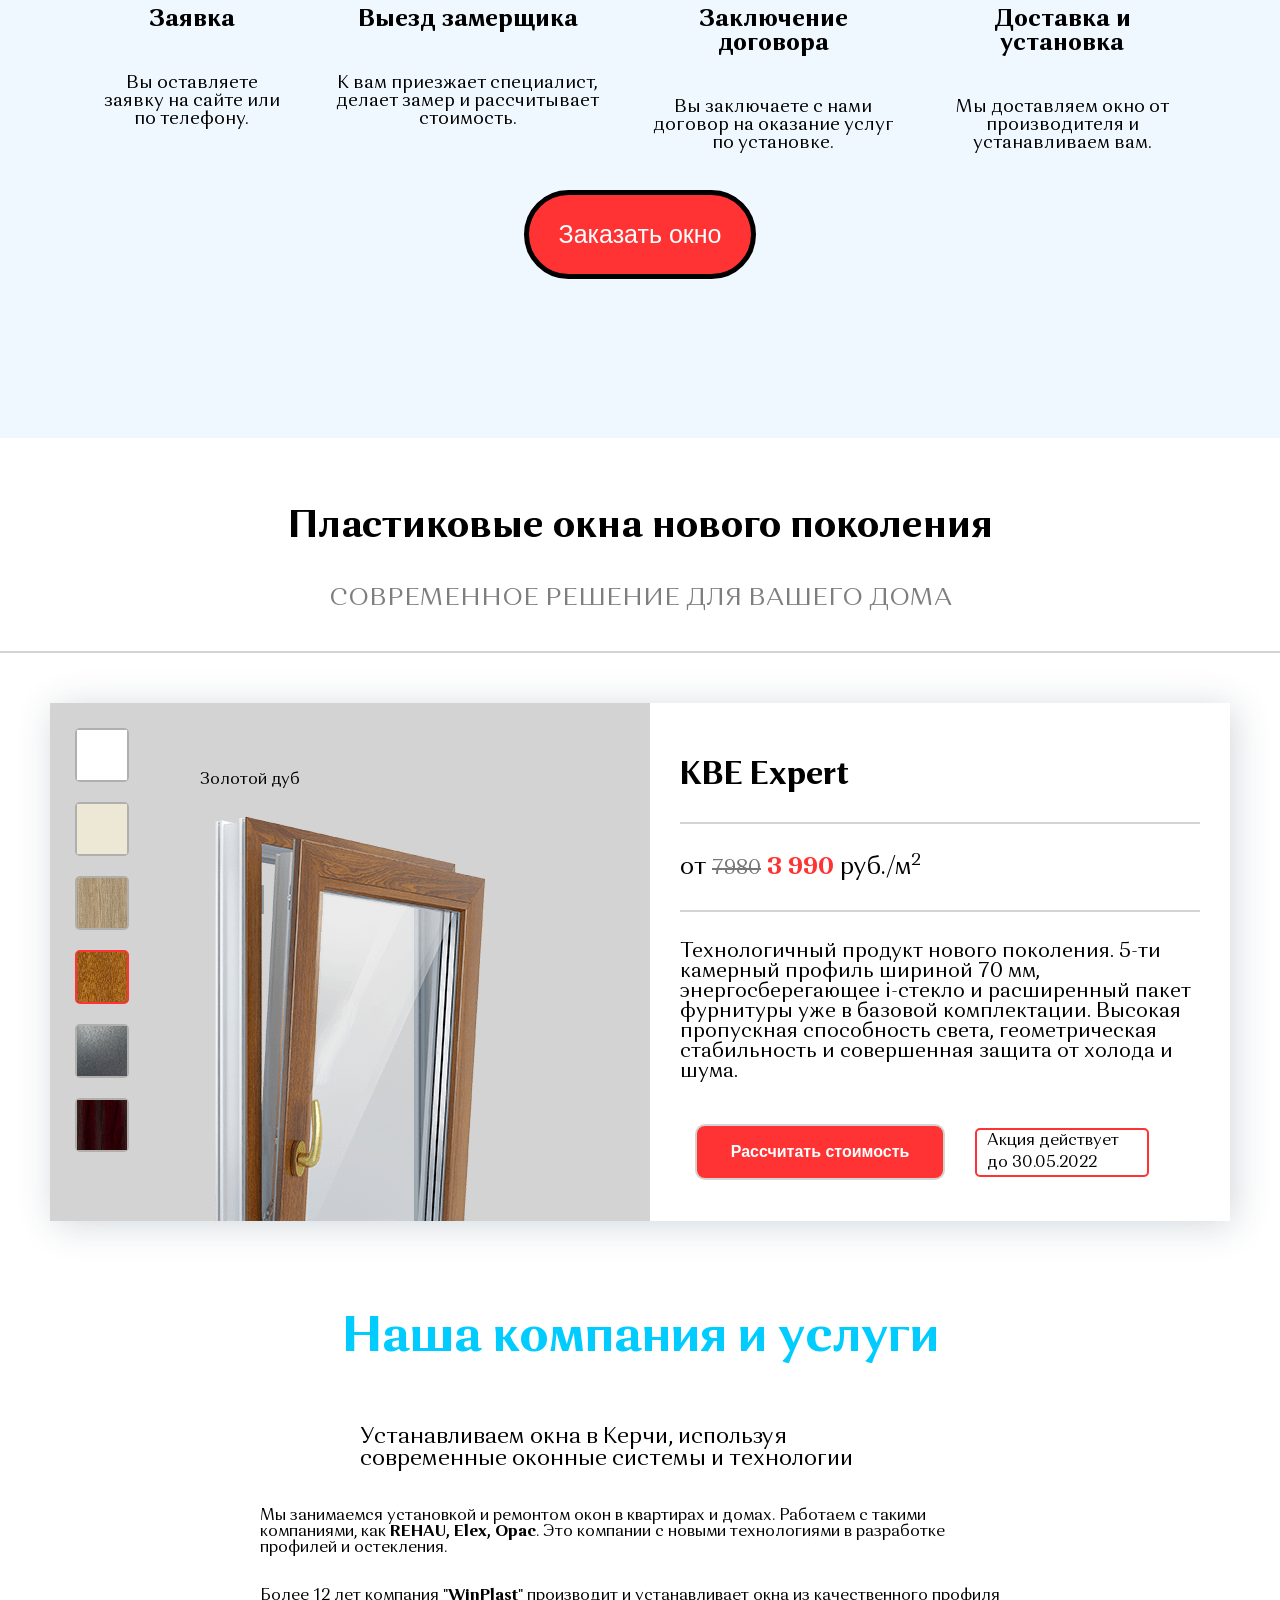
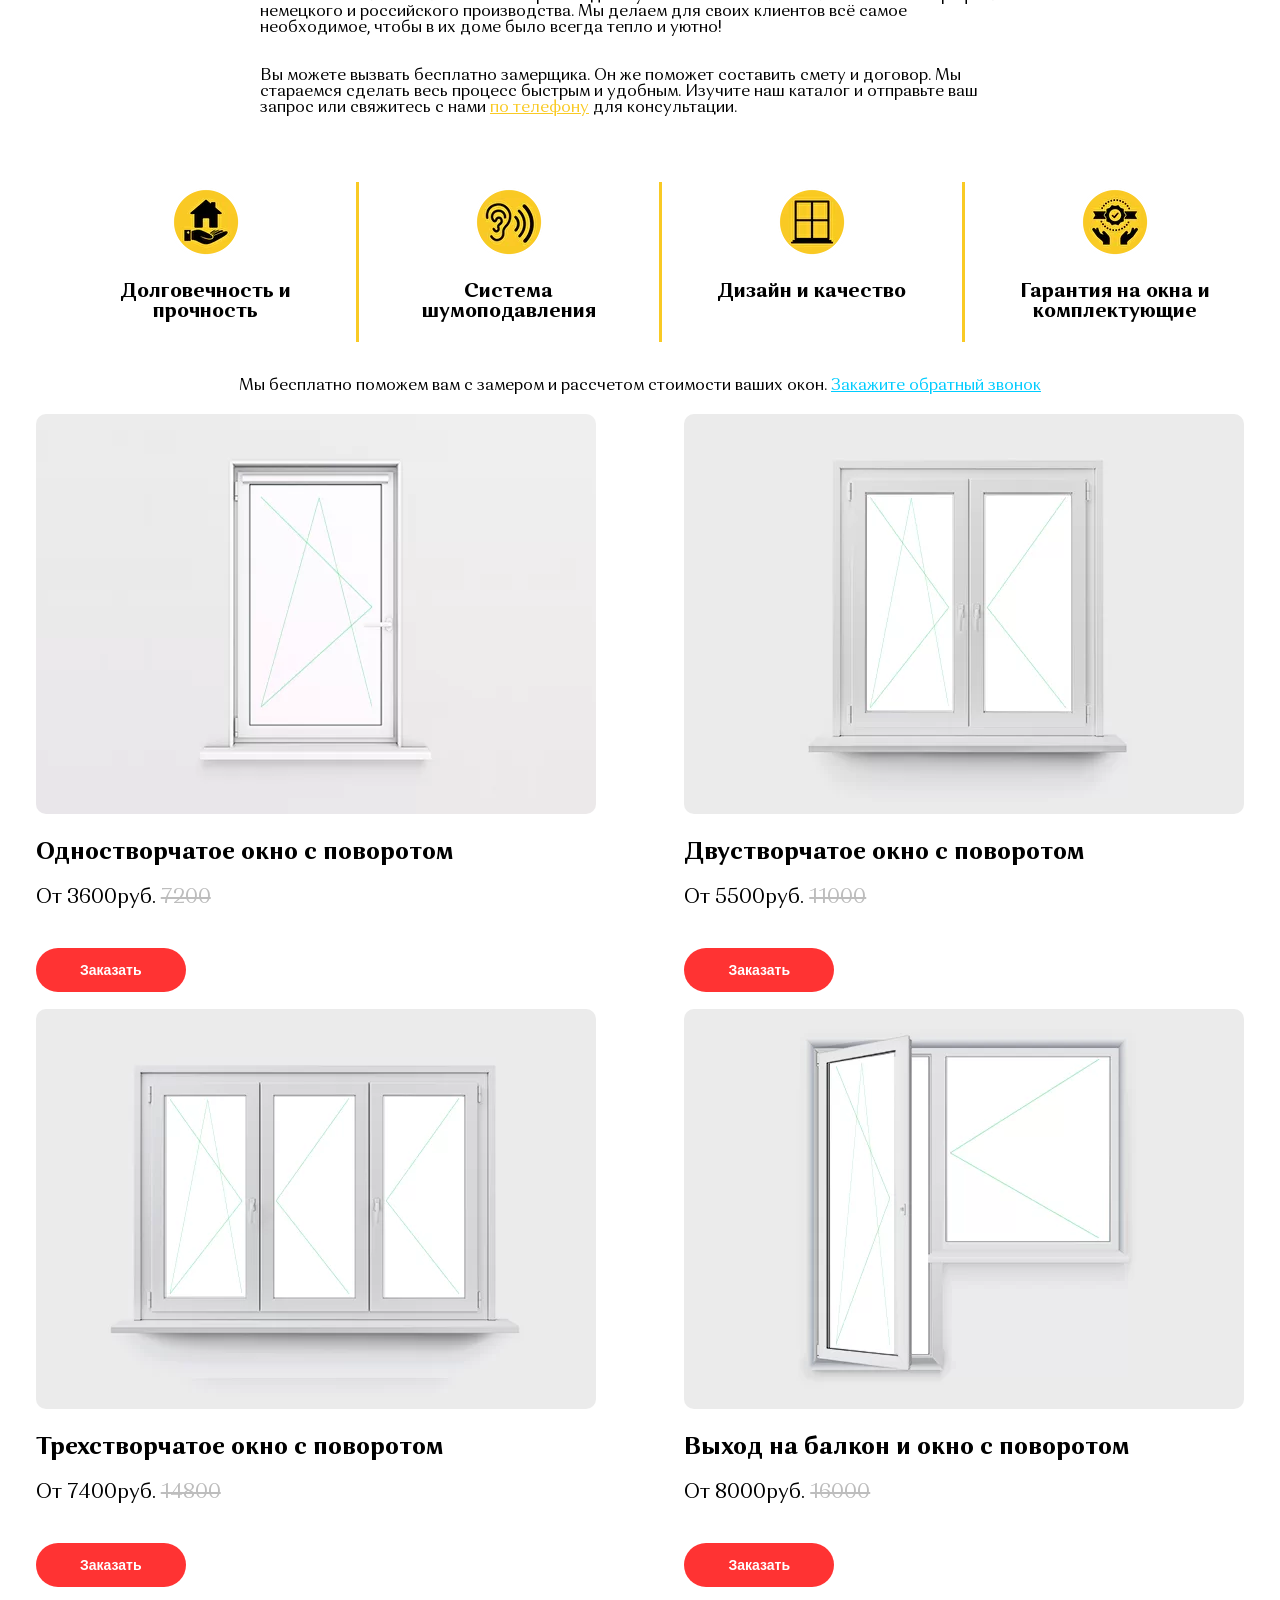
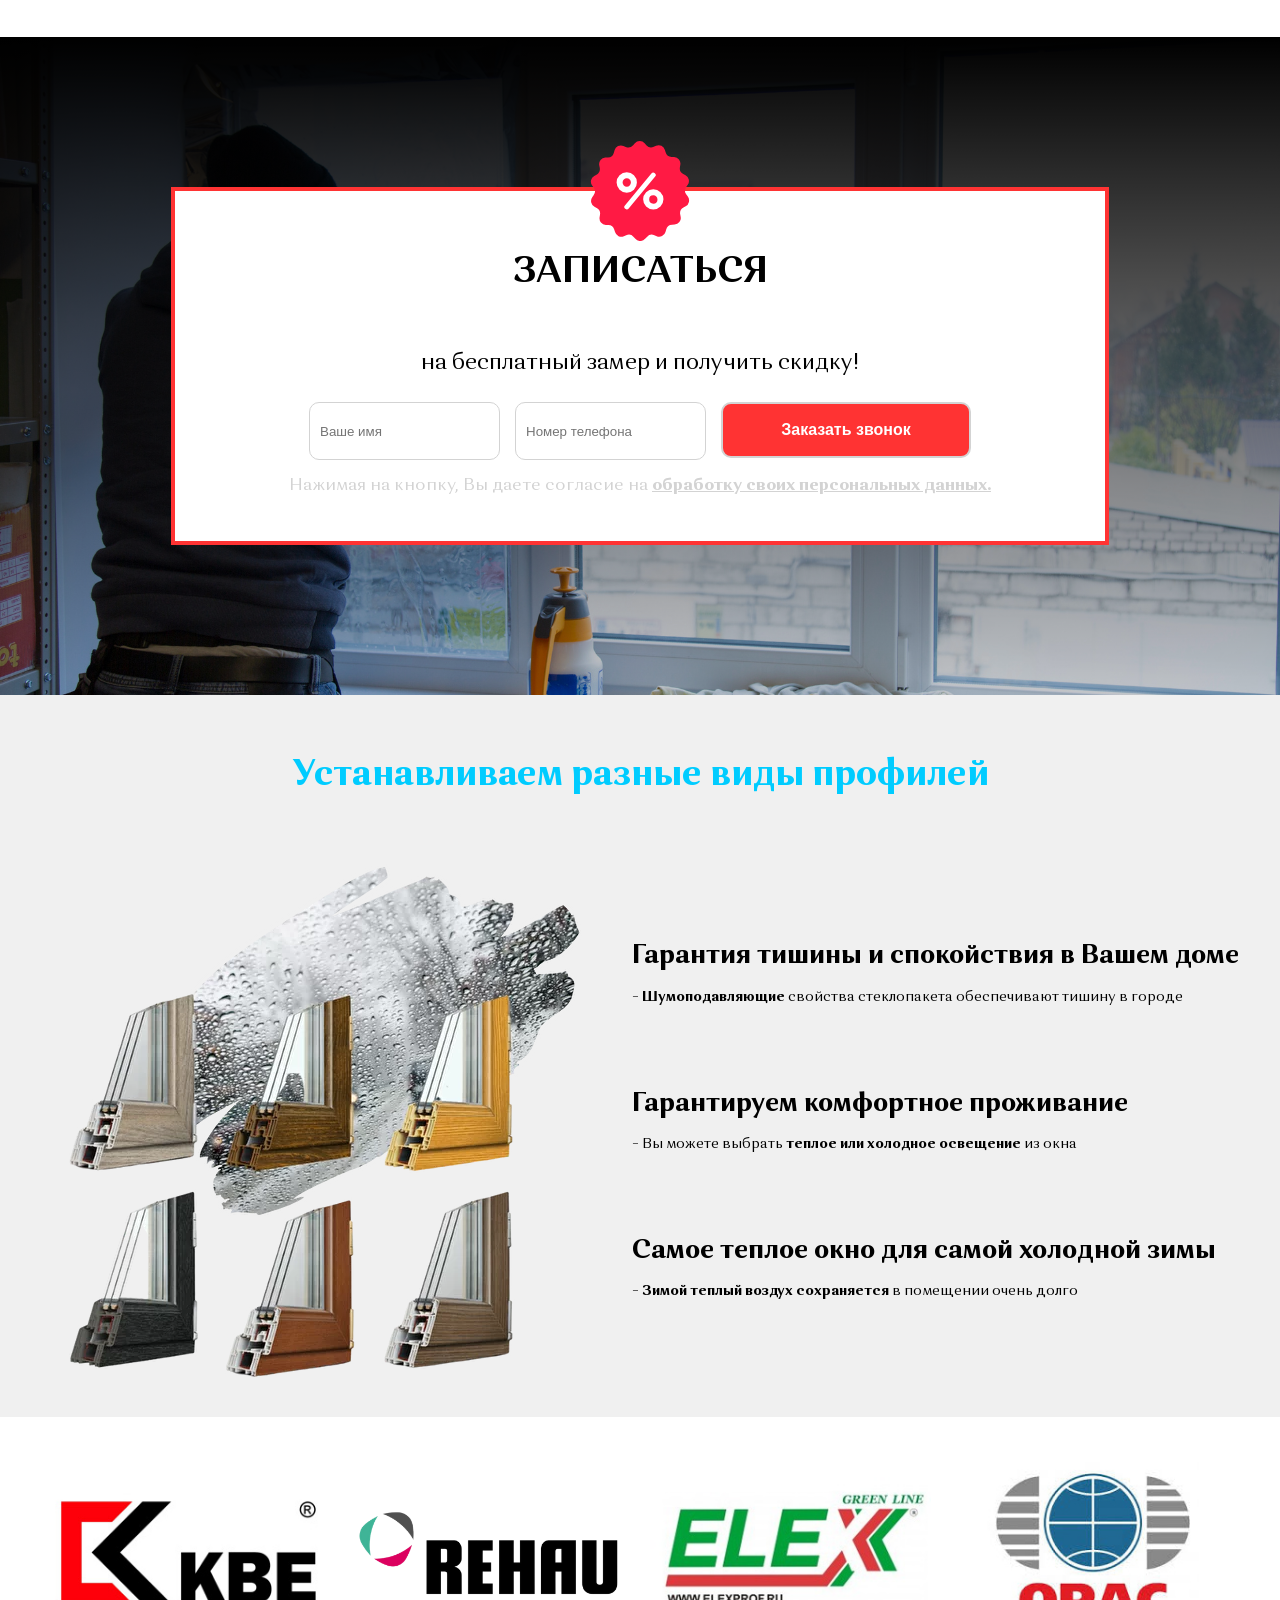
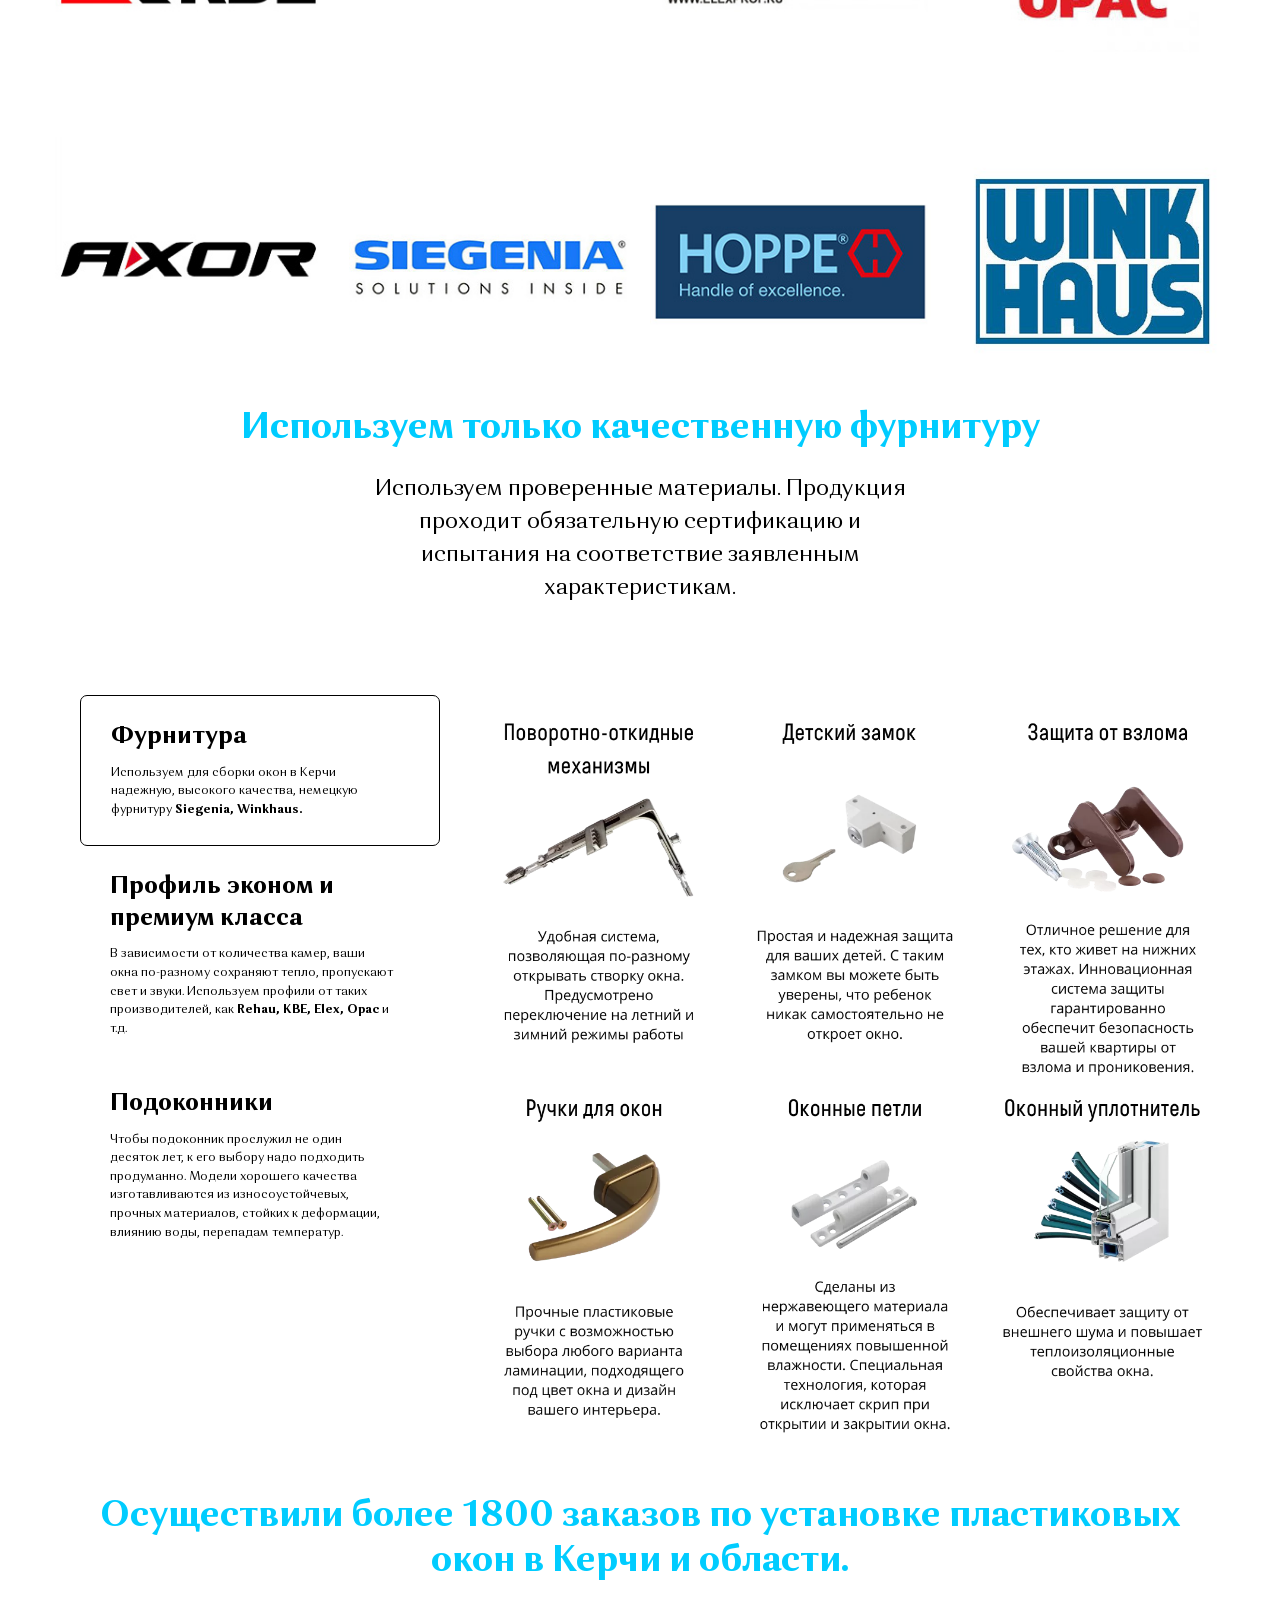
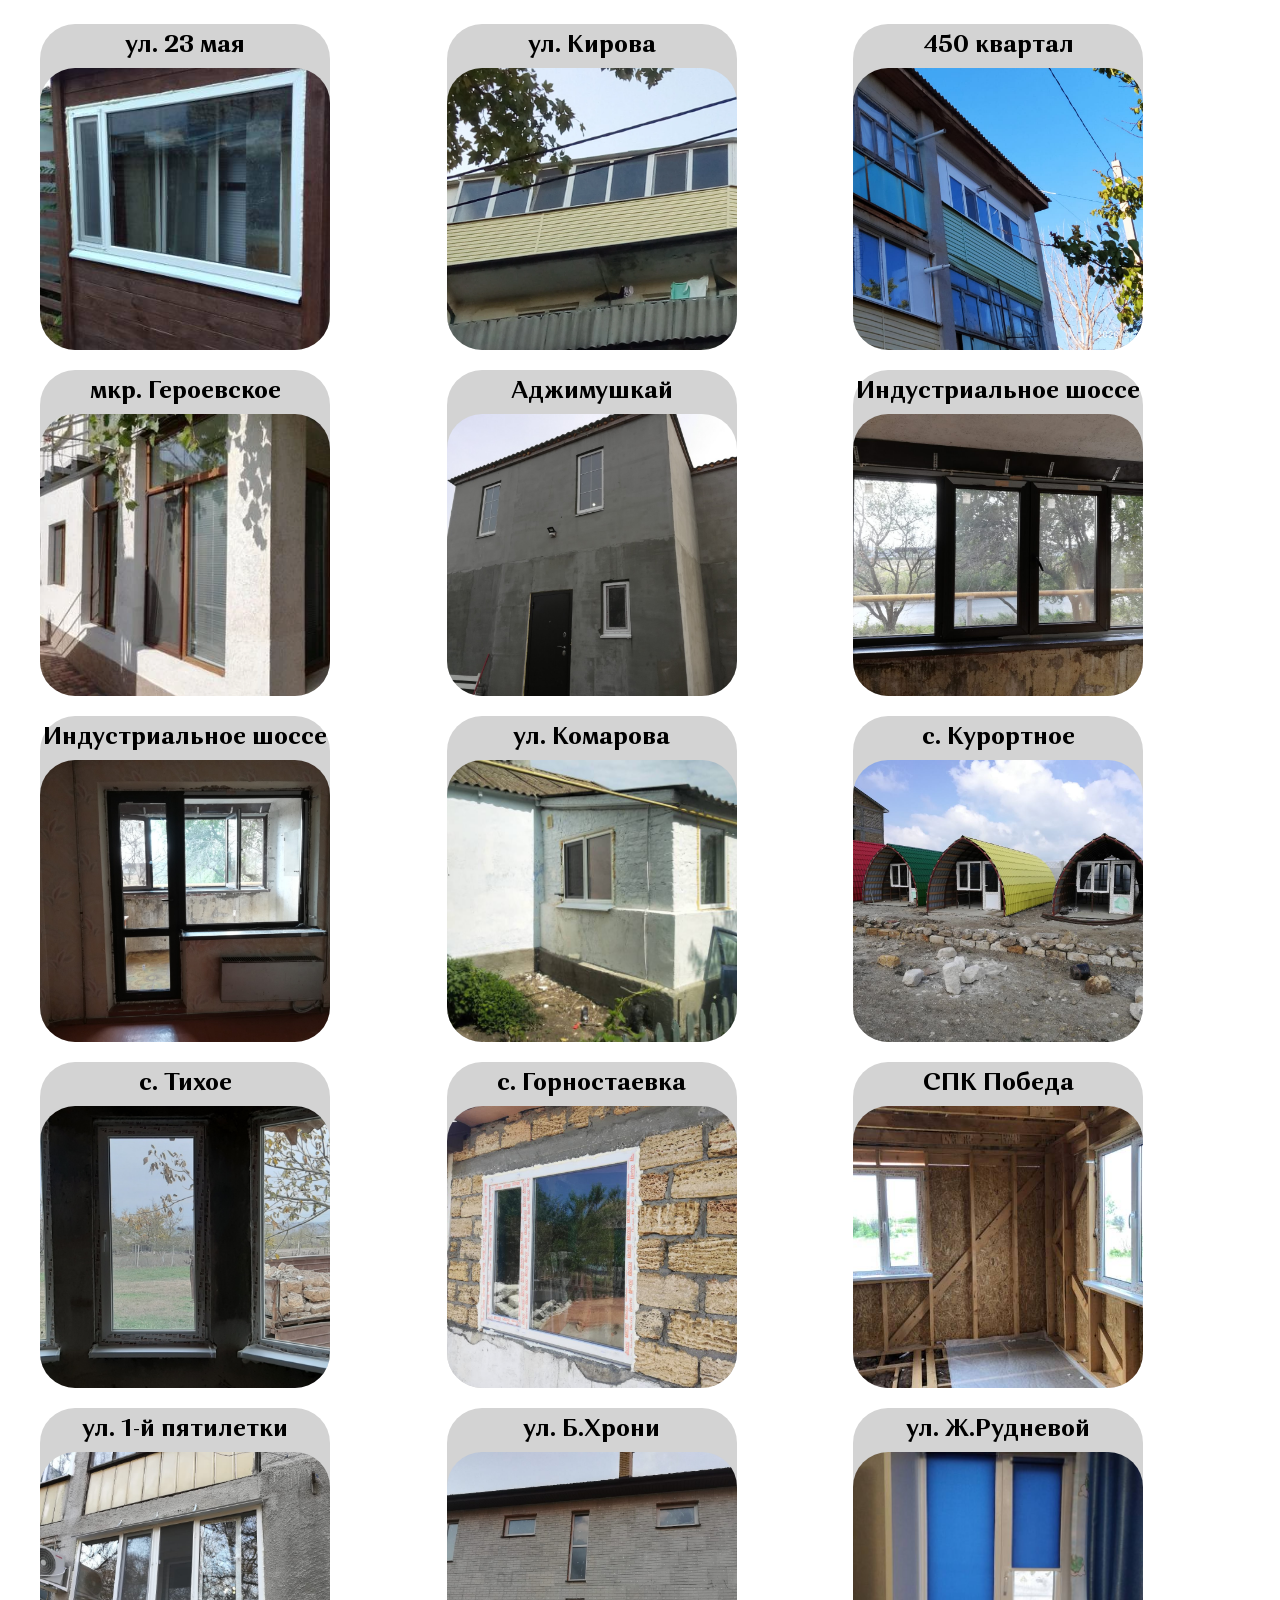
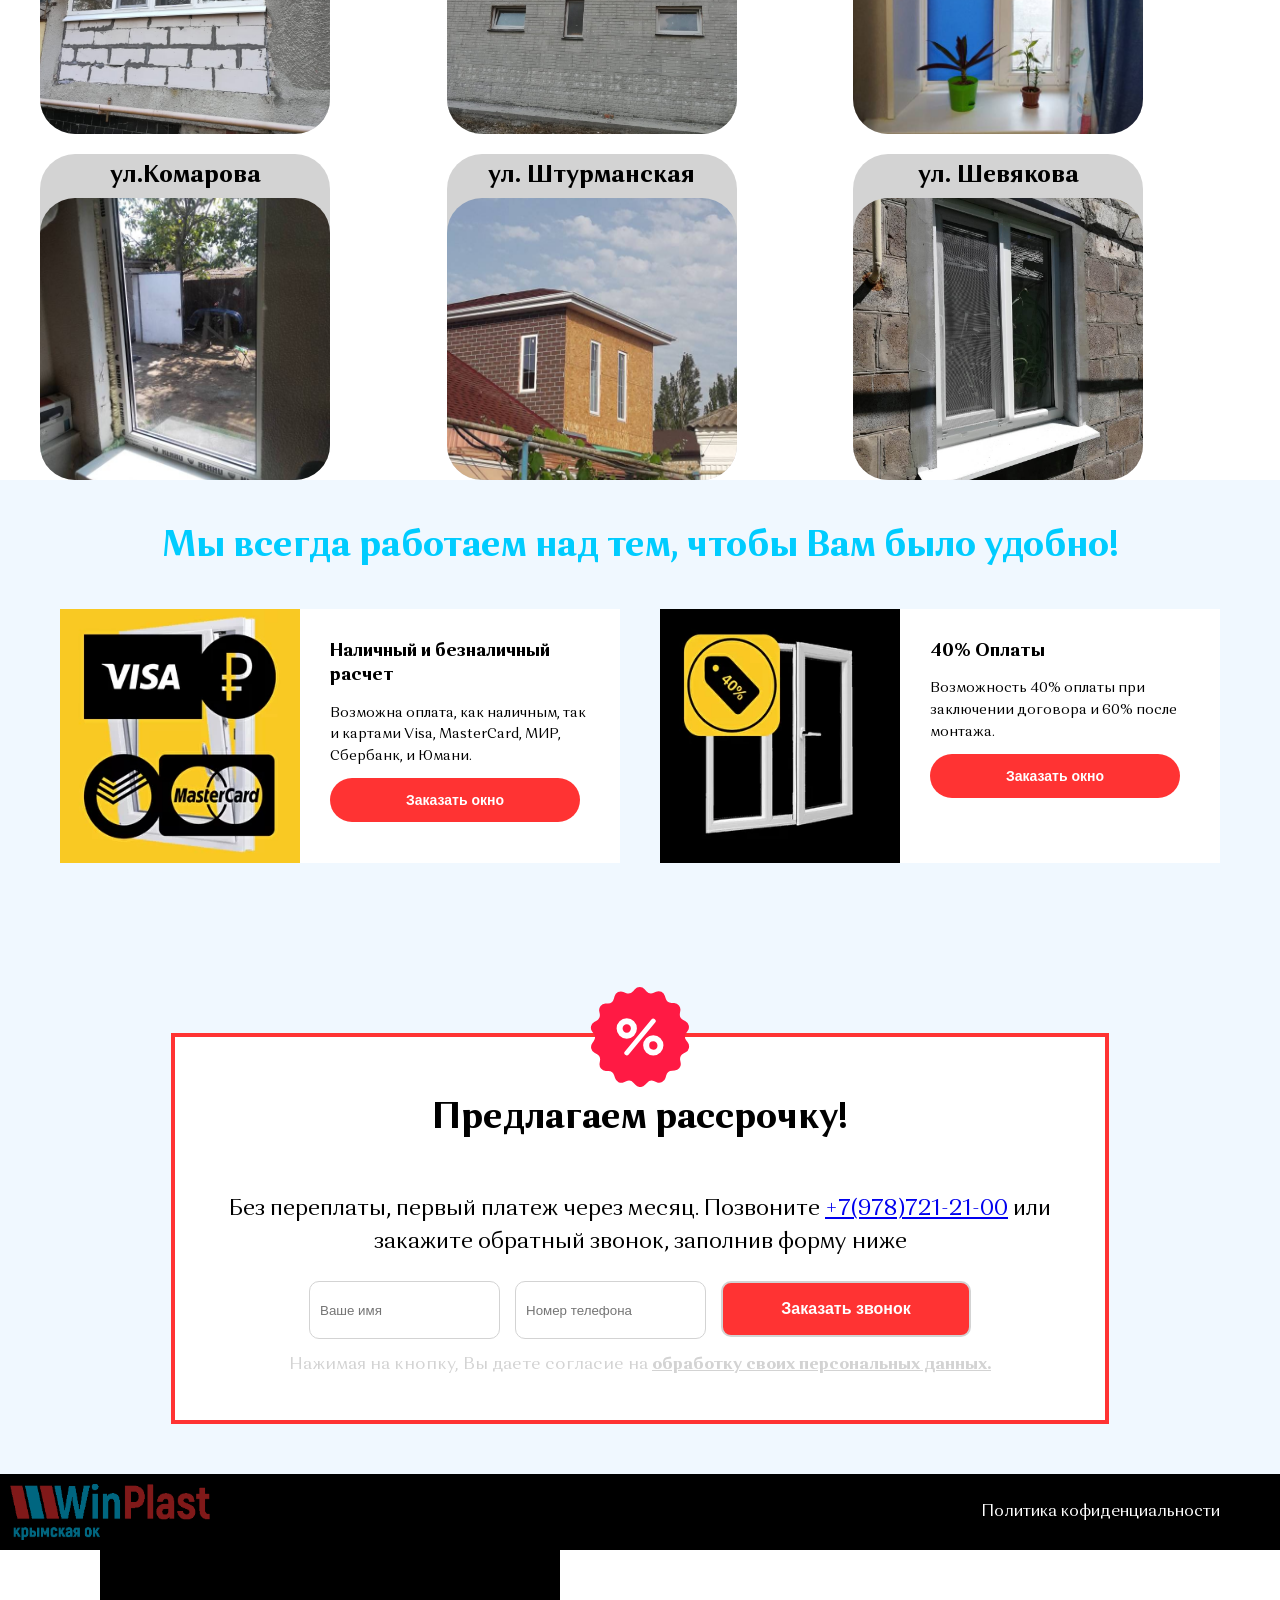
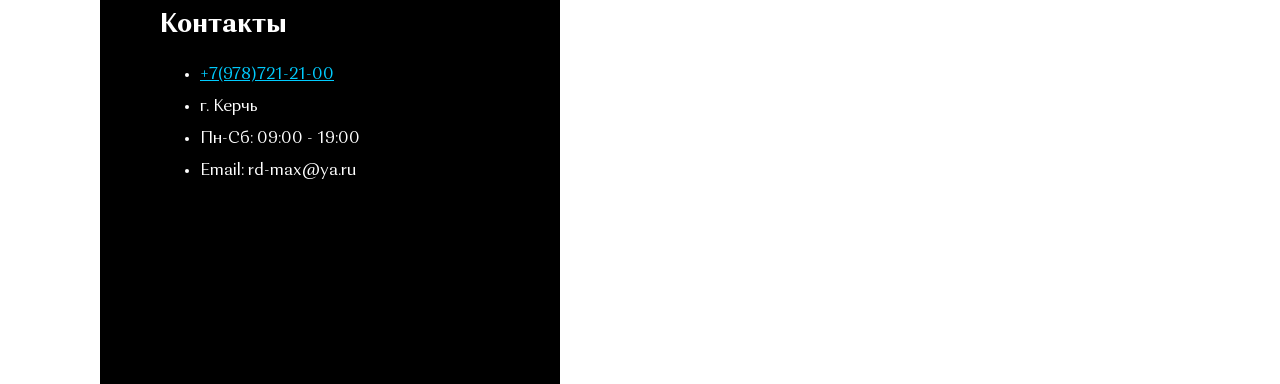
==== commit eaf7f20b: "add prof" ====
--- a/index.html
+++ b/index.html
@@ -134,6 +134,117 @@
             </button>
         </section>
 
+
+
+        <section class="prof">
+            <h2 class="prof__title">Пластиковые окна нового поколения</h2>
+            <p class="prof__title-text">современное решение для вашего дома</p>
+            <div class="prof__section">
+                <div class="prof__left">
+                    <div class="prof__content">
+
+                        <div class="prof__list">
+                            <div class="prof__item" id="p1">
+
+                                <img src="./images/prof/product-1-mini.png" alt="">
+                            </div>
+                            <div class="prof__item" id="p2">
+                                <img src="./images/prof/product-2-mini.png.png" alt="">
+                            </div>
+                            <div class="prof__item" id="p3">
+                                <img src="./images/prof/product-3-mini.png.png" alt="">
+                            </div>
+                            <div class="prof__item prof__item_active" id="p4">
+                                <img src="./images/prof/product-4-mini.png.png" alt="">
+                            </div>
+                            <div class="prof__item" id="p5">
+                                <img src="./images/prof/product-5-mini.png.png" alt="">
+                            </div>
+                            <div class="prof__item" id="p6">
+                                <img src="./images/prof/product-6-mini.png.png" alt="">
+                            </div>
+                        </div>
+
+                        <div class="prof__images-p1">
+                            <p>Белый</p>
+                            <img src="./images/prof/product-1.png" alt="">
+                        </div>
+
+                        <div class="prof__images-p2">
+                            <p>Кремовый</p>
+                            <img src="./images/prof/product-2.png" alt="">
+                        </div>
+
+                        <div class="prof__images-p3">
+                            <p>Антик</p>
+                            <img src="./images/prof/product-3.png" alt="">
+                        </div>
+
+                        <div class="prof__images-p4 prof__images_active">
+                            <p>Золотой дуб</p>
+                            <img src="./images/prof/product-4.png" alt="">
+                        </div>
+
+                        <div class="prof__images-p5">
+                            <p>Антрацит</p>
+                            <img src="./images/prof/product-5.png" alt="">
+                        </div>
+
+                        <div class="prof__images-p6">
+                            <p>Махагон</p>
+                            <img src="./images/prof/product-6.png" alt="">
+                        </div>
+
+                    </div>
+                </div>
+                <div class="prof__right">
+                    <h2 class="prof__subtitle">KBE Expert</h2>
+
+                    <p class="prof__text-sale">от <span class="prof__text-strike">7980</span> <span
+                            class="prof__text-color"> 3 990 </span>
+                        руб./м<sup><small>2</small></sup>
+                    </p>
+                    <p class="prof__paragraph">Технологичный продукт нового поколения. 5-ти камерный профиль шириной 70
+                        мм, энергосберегающее
+                        i-стекло и расширенный пакет фурнитуры уже в базовой комплектации. Высокая пропускная
+                        способность
+                        света, геометрическая стабильность и совершенная защита от холода и шума.</p>
+                    <div class="prof__callback">
+                        <button class="prof__button-callback">
+                            <p>Рассчитать стоимость</p>
+                        </button>
+
+                        <p class="prof__akcia">Акция действует
+                            до 30.05.2022</p>
+                    </div>
+                </div>
+            </div>
+        </section>
+
+
+
+
+
+
+
+
+
+
+
+
+
+
+
+
+
+
+
+
+
+
+
+
+
         <section class="about">
             <div class="about__company">
                 <h2 class="about__title">Наша компания и услуги</h2>
--- a/pages/index.css
+++ b/pages/index.css
@@ -39,6 +39,32 @@
 @import url(../blocks/lead/__item/lead__item.css);
 @import url(../blocks/lead/__icon/lead__icon.css);
 @import url(../blocks/lead/__link/lead__link.css);
+
+/* prof */
+@import url(../blocks/prof/prof.css);
+@import url(../blocks/prof/__content/prof__content.css);
+@import url(../blocks/prof/__list/prof__list.css);
+@import url(../blocks/prof/__item/prof__item.css);
+@import url(../blocks/prof/__item/_active/prof__item_active.css);
+@import url(../blocks/prof/__images-p1/prof__images-p1.css);
+@import url(../blocks/prof/__images-p2/prof__images-p2.css);
+@import url(../blocks/prof/__images-p3/prof__images-p3.css);
+@import url(../blocks/prof/__images-p4/prof__images-p4.css);
+@import url(../blocks/prof/__images-p5/prof__images-p5.css);
+@import url(../blocks/prof/__images-p6/prof__images-p6.css);
+@import url(../blocks/prof/__images/_active/prof__images_active.css);
+@import url(../blocks/prof/__title/prof__title.css);
+@import url(../blocks/prof/__right/prof__right.css);
+@import url(../blocks/prof/__section/prof__section.css);
+@import url(../blocks/prof/__text-sale/prof__text-sale.css);
+@import url(../blocks/prof/__text-strike/prof__text-strike.css);
+@import url(../blocks/prof/__text-color/prof__text-color.css);
+@import url(../blocks/prof/__paragraph/prof__paragraph.css);
+@import url(../blocks/prof/__button-callback/prof__button-callback.css);
+@import url(../blocks/prof/__akcia/prof__akcia.css);
+@import url(../blocks/prof/__callback/prof__callback.css);
+@import url(../blocks/prof/__subtitle/prof__subtitle.css);
+@import url(../blocks/prof/__title-text/prof__title-text.css);
 
 /* steps */
 @import url(../blocks/steps/steps.css);
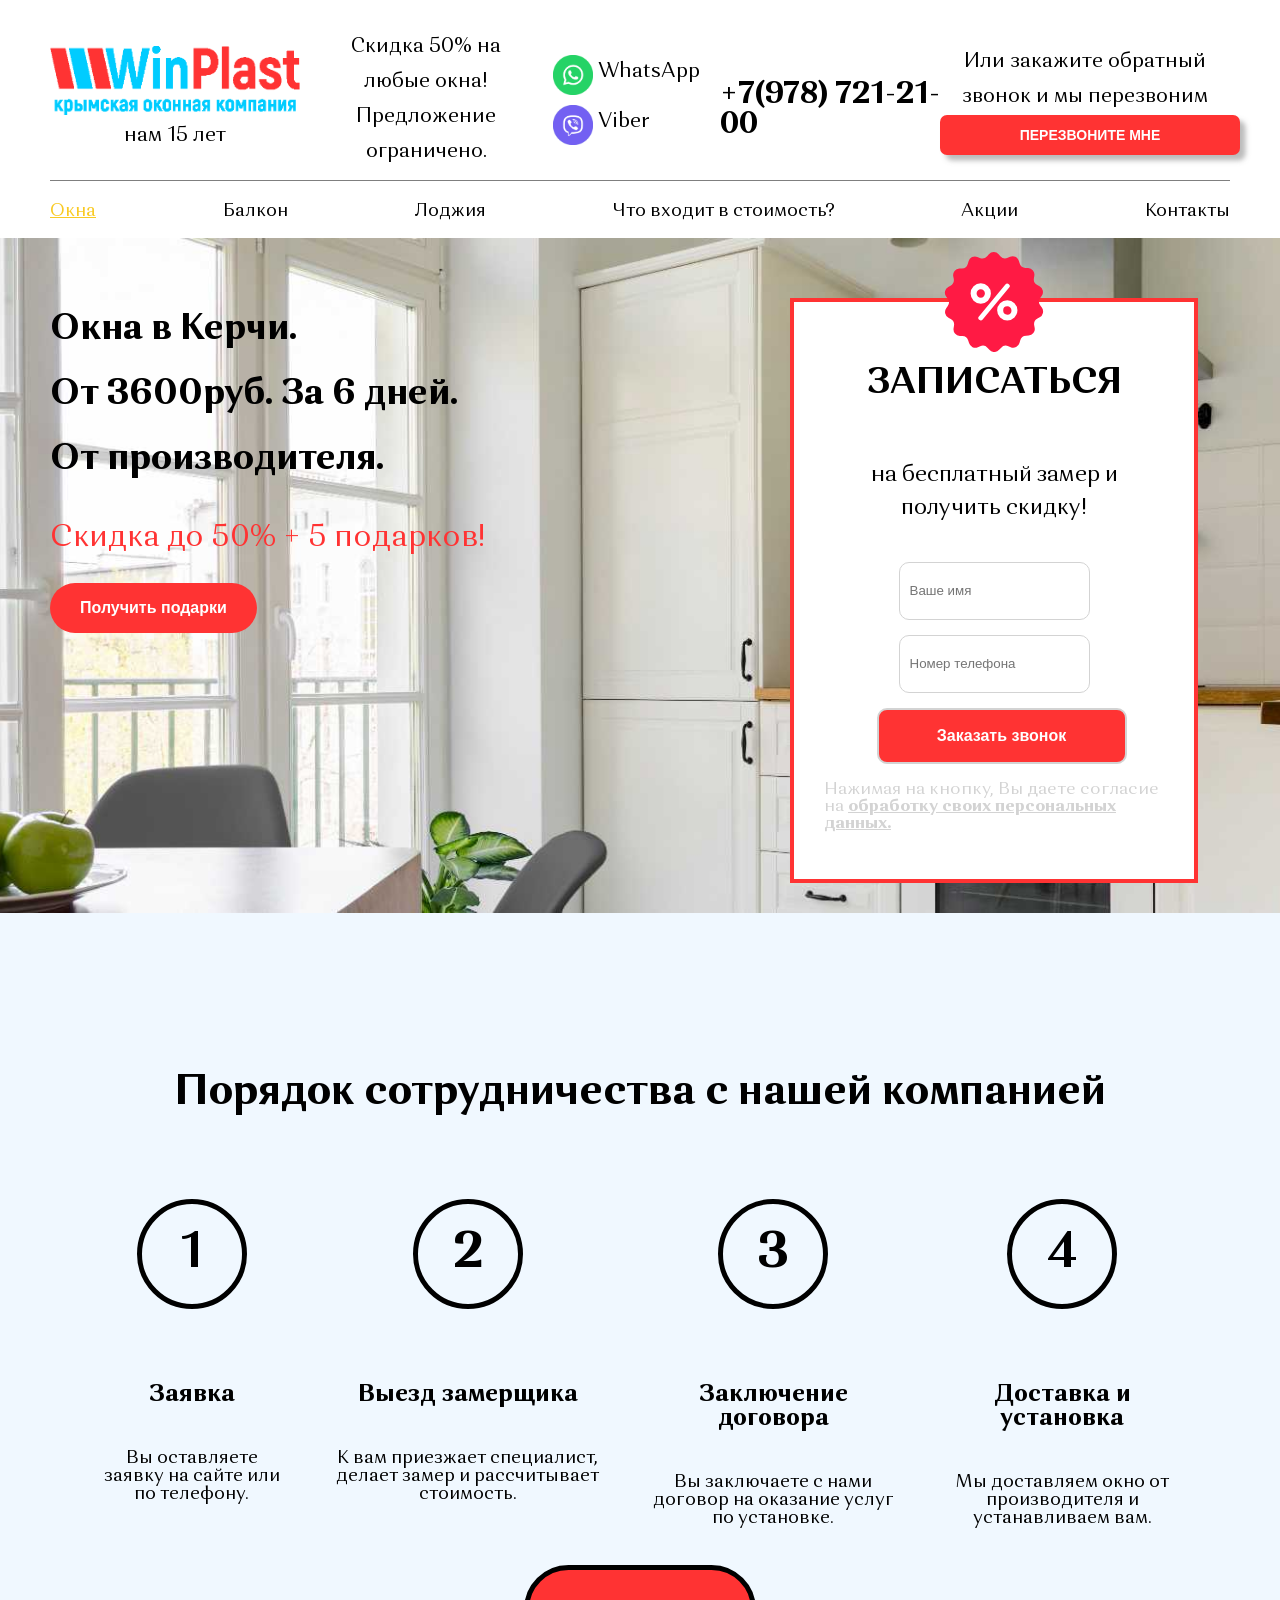
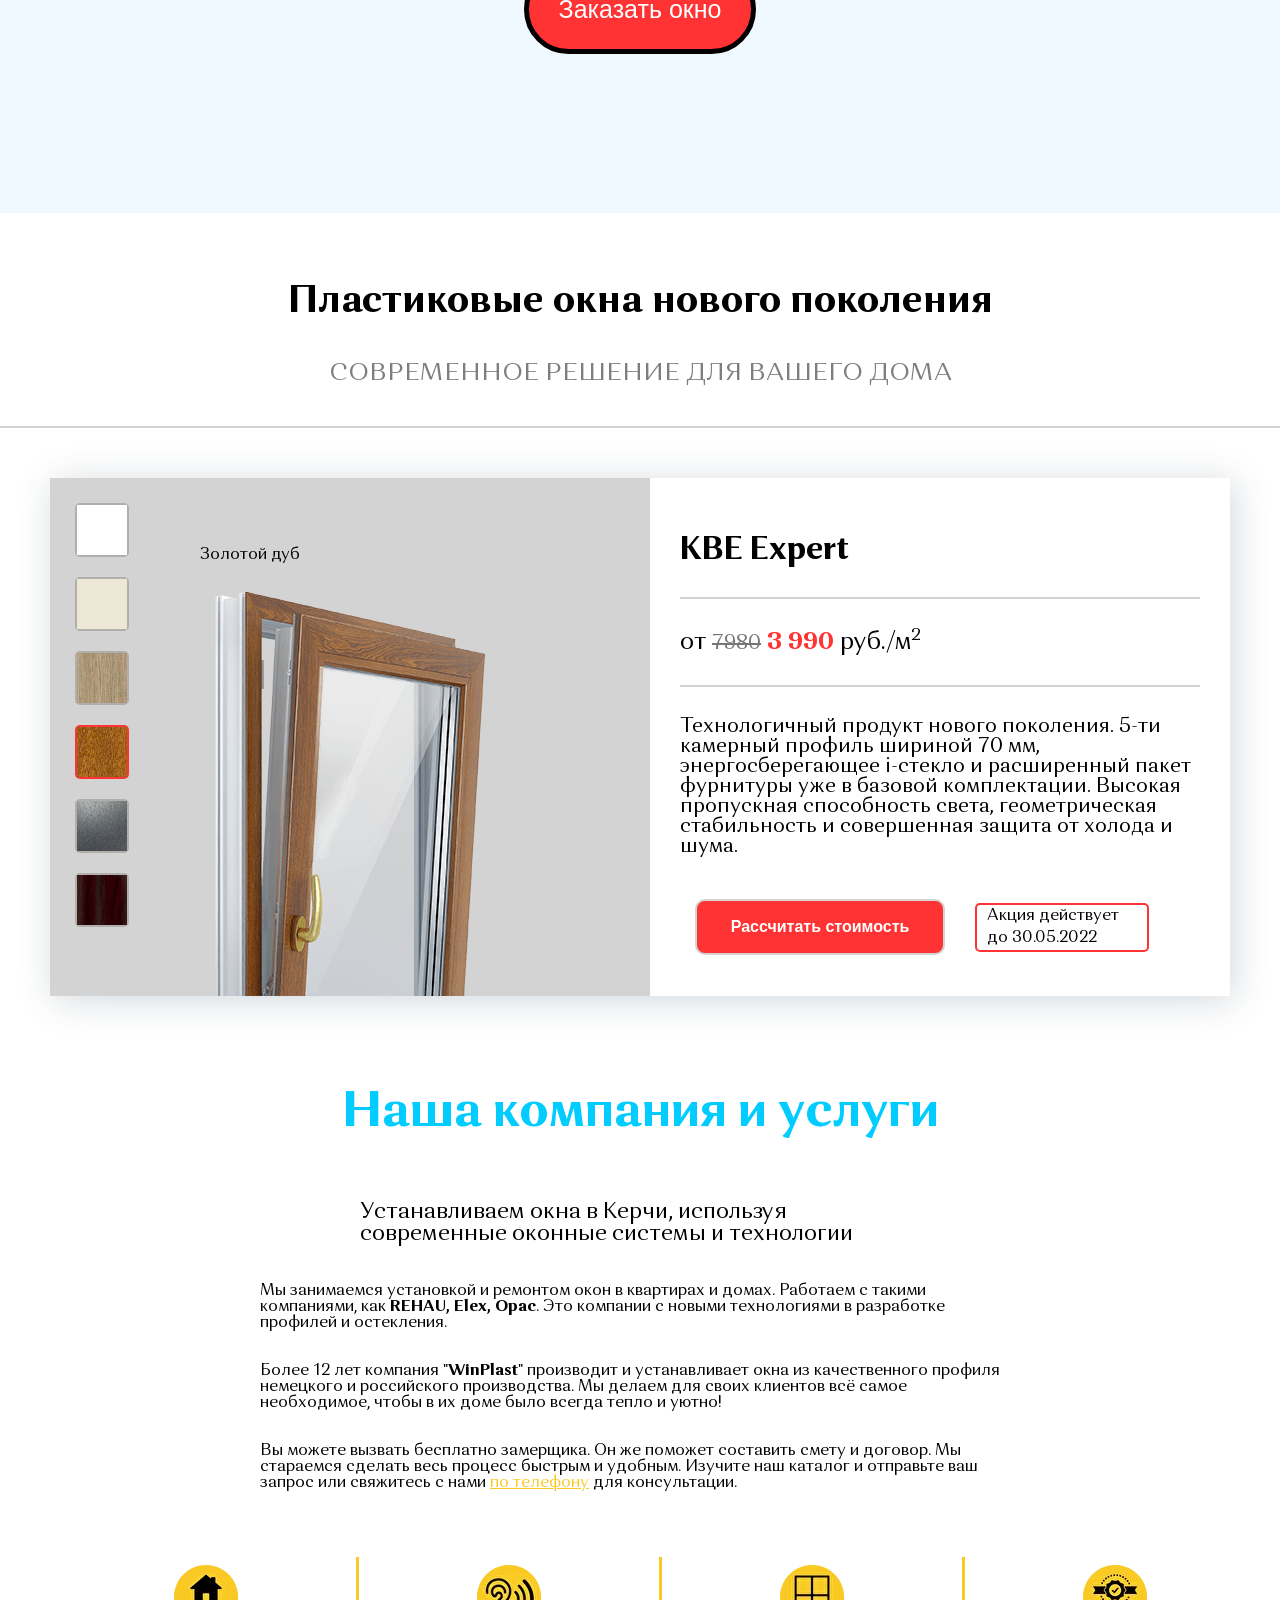
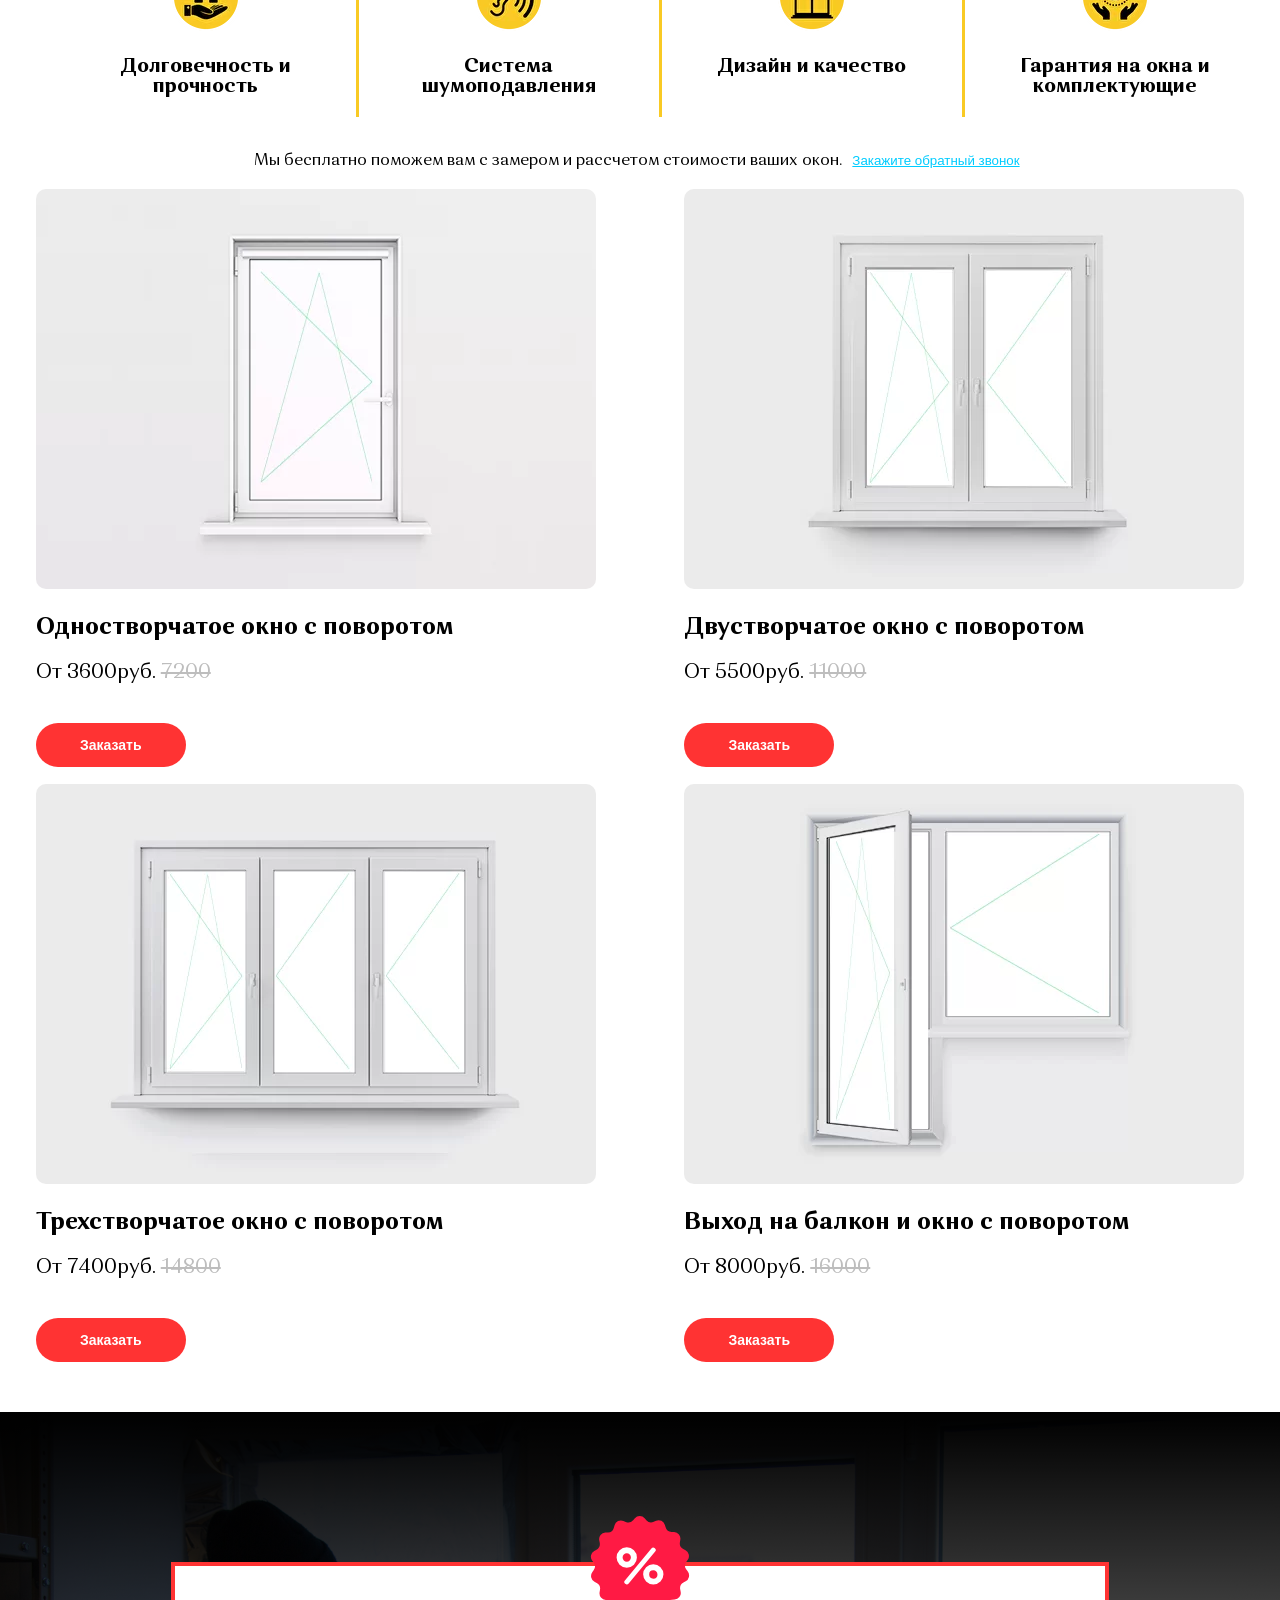
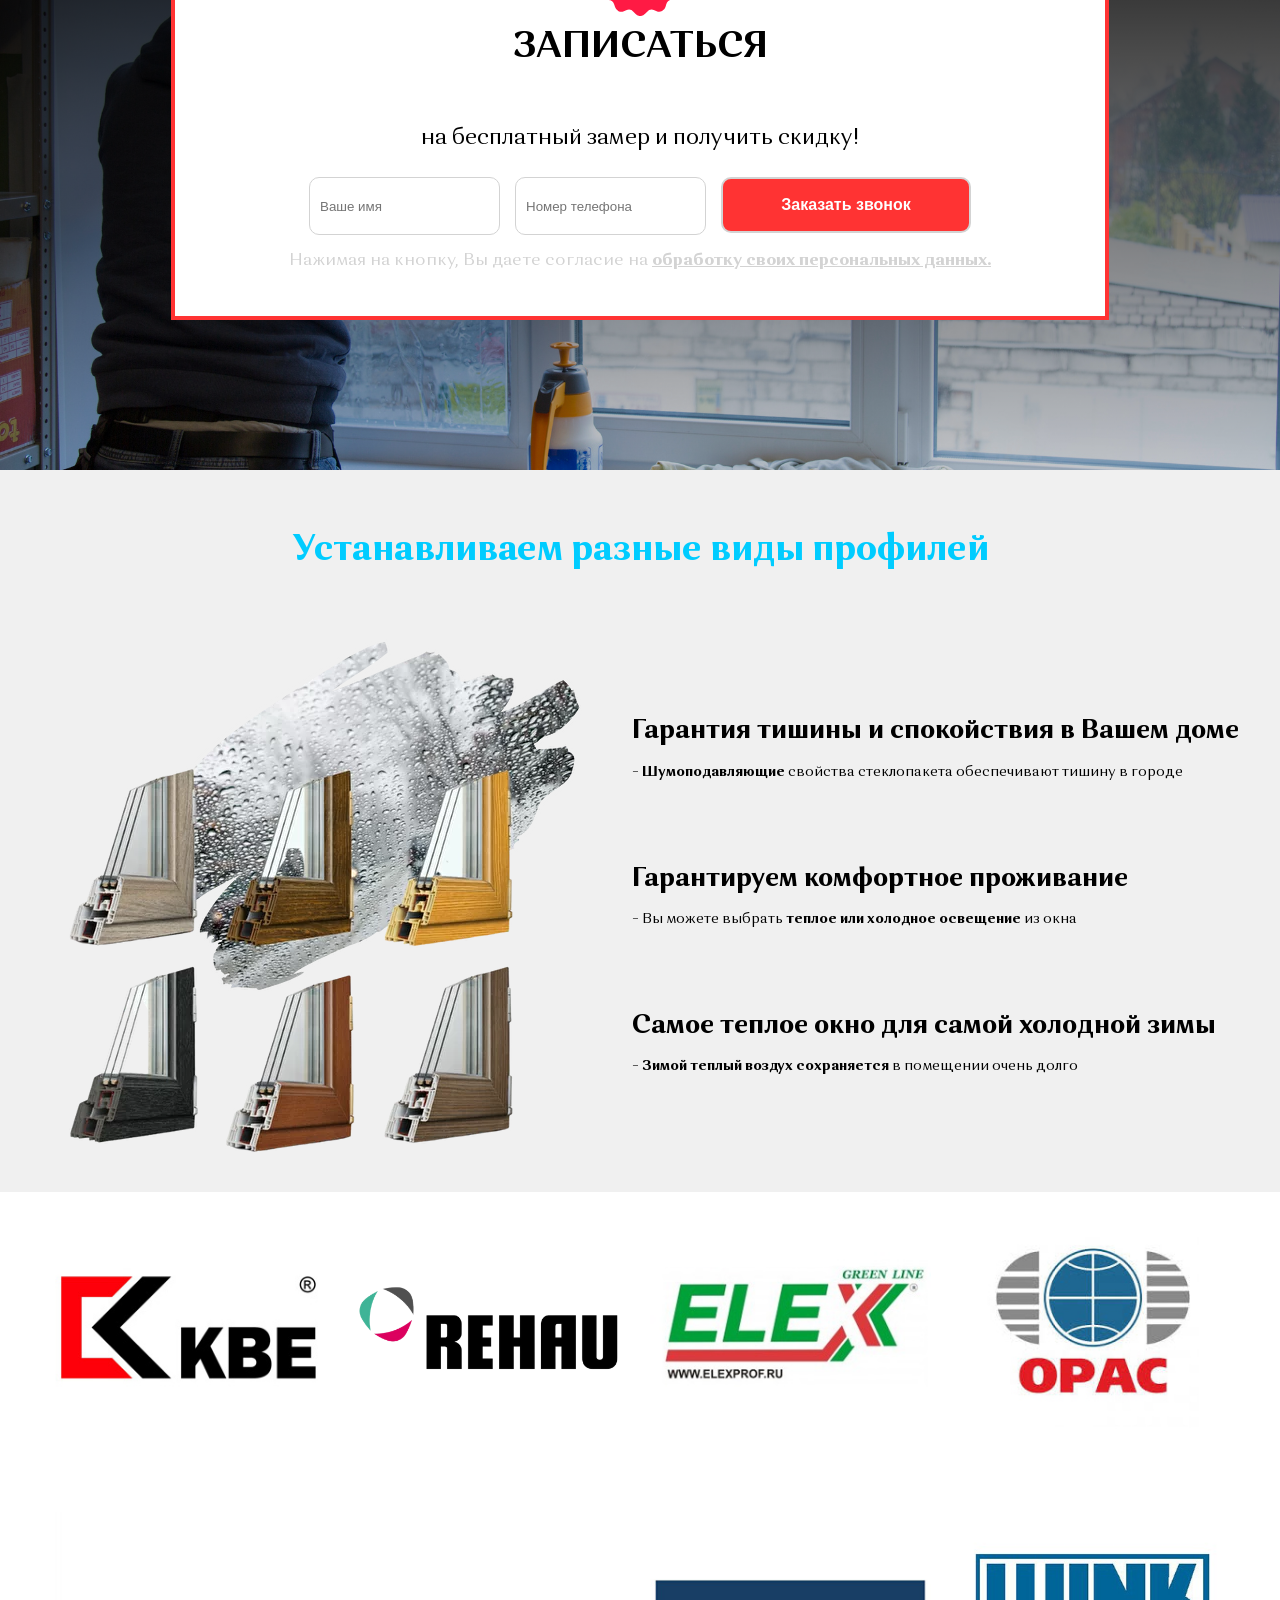
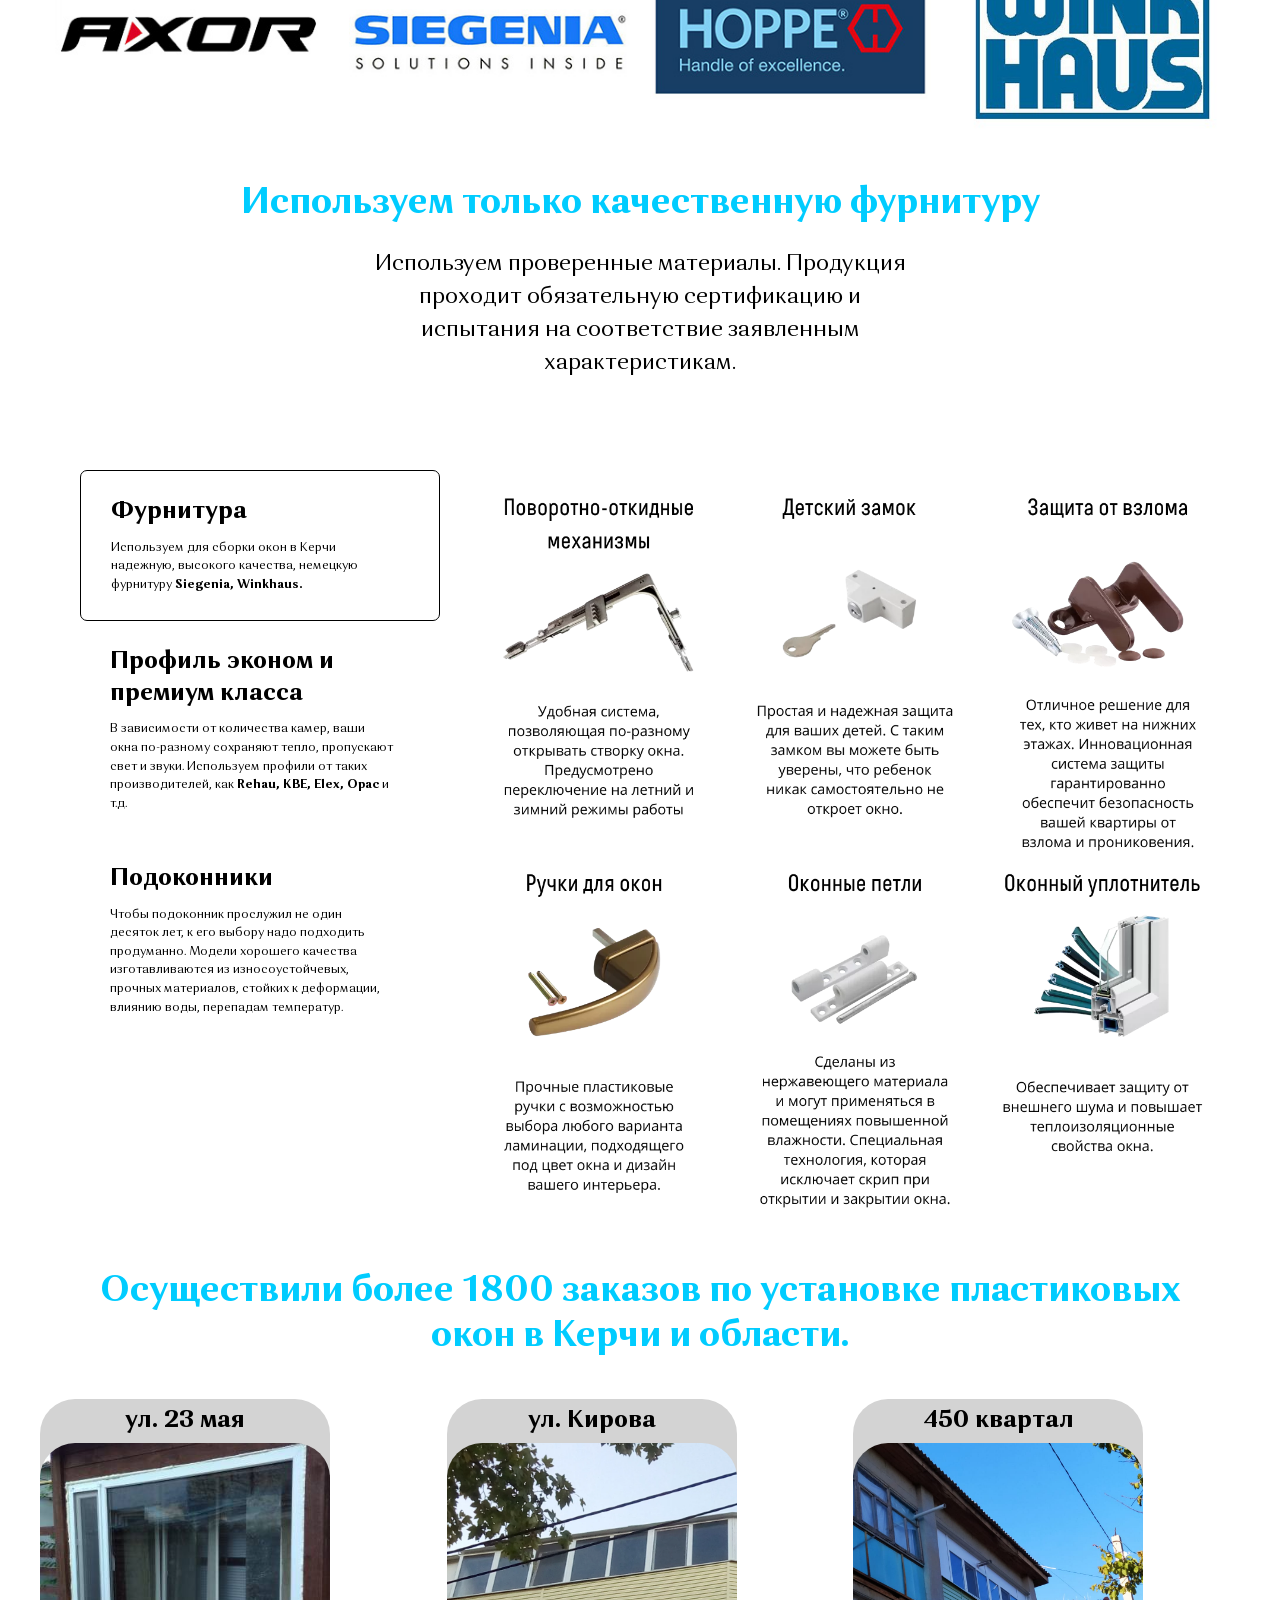
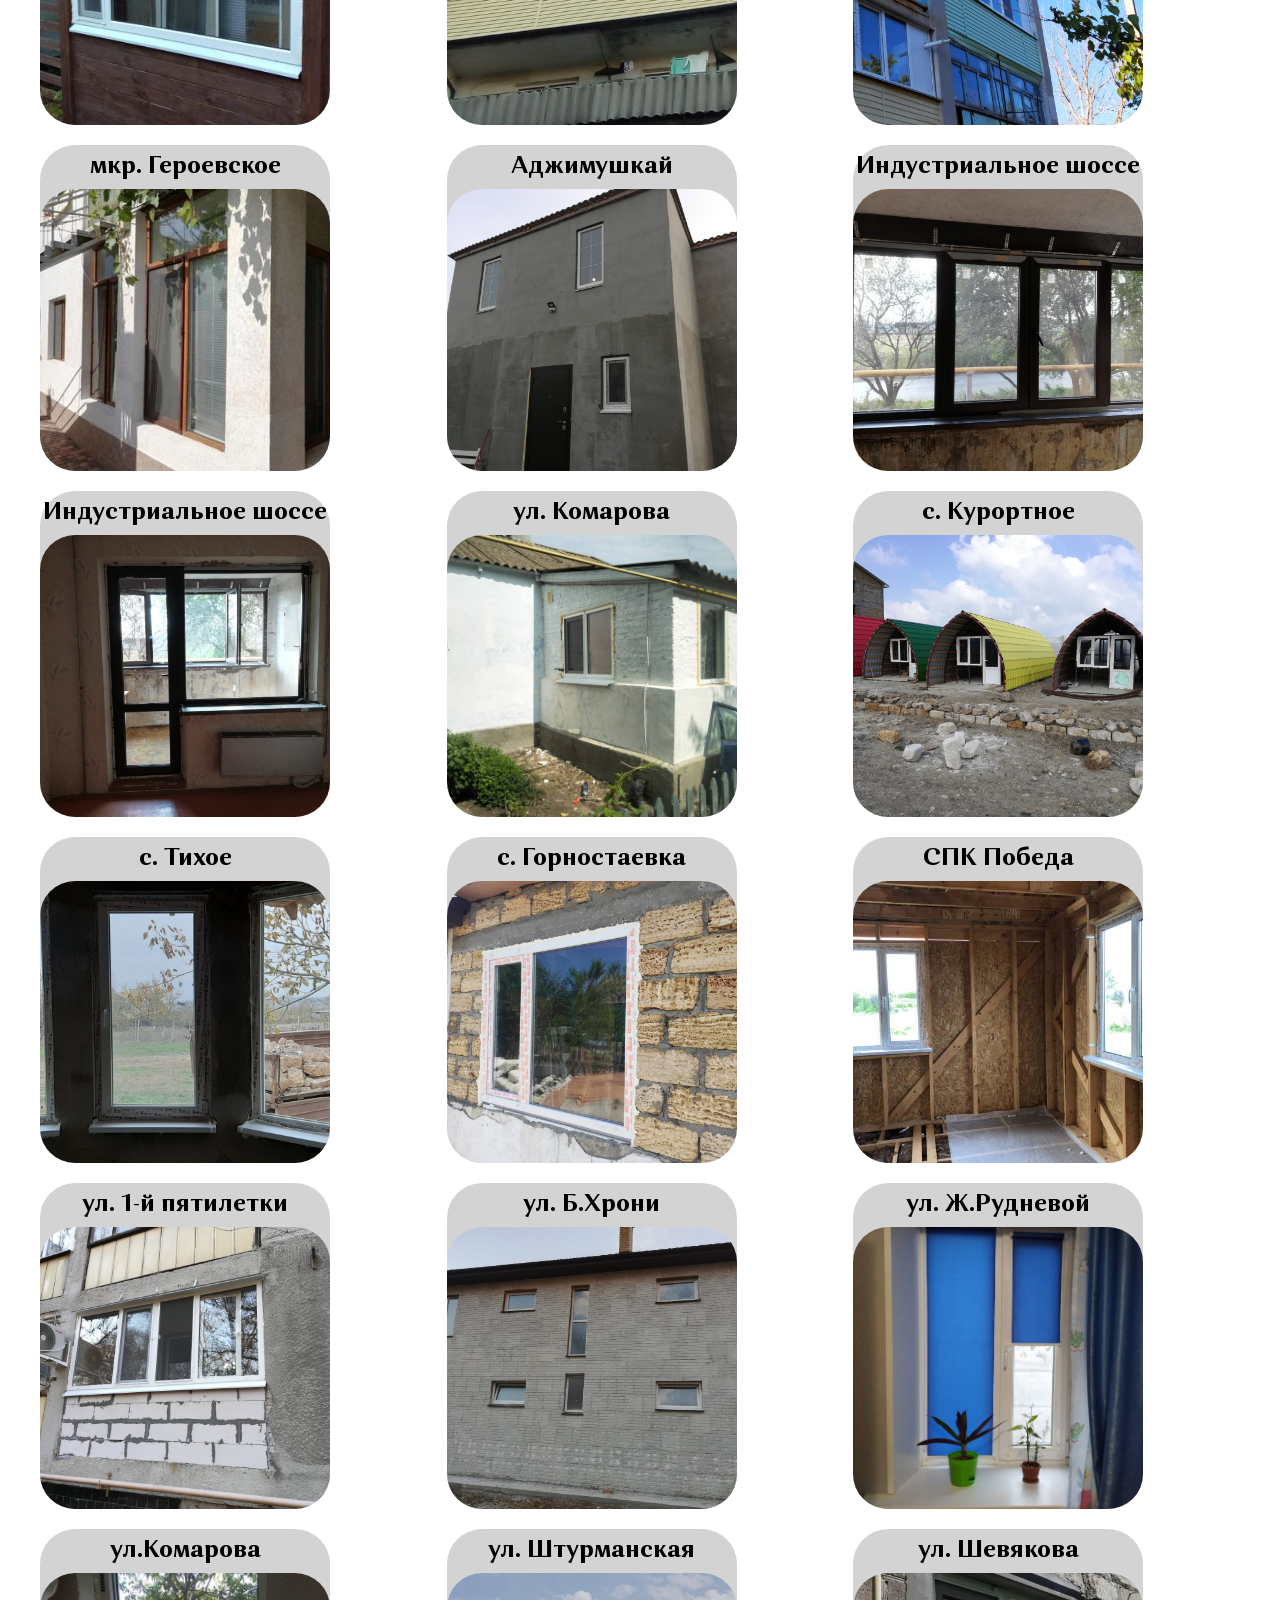
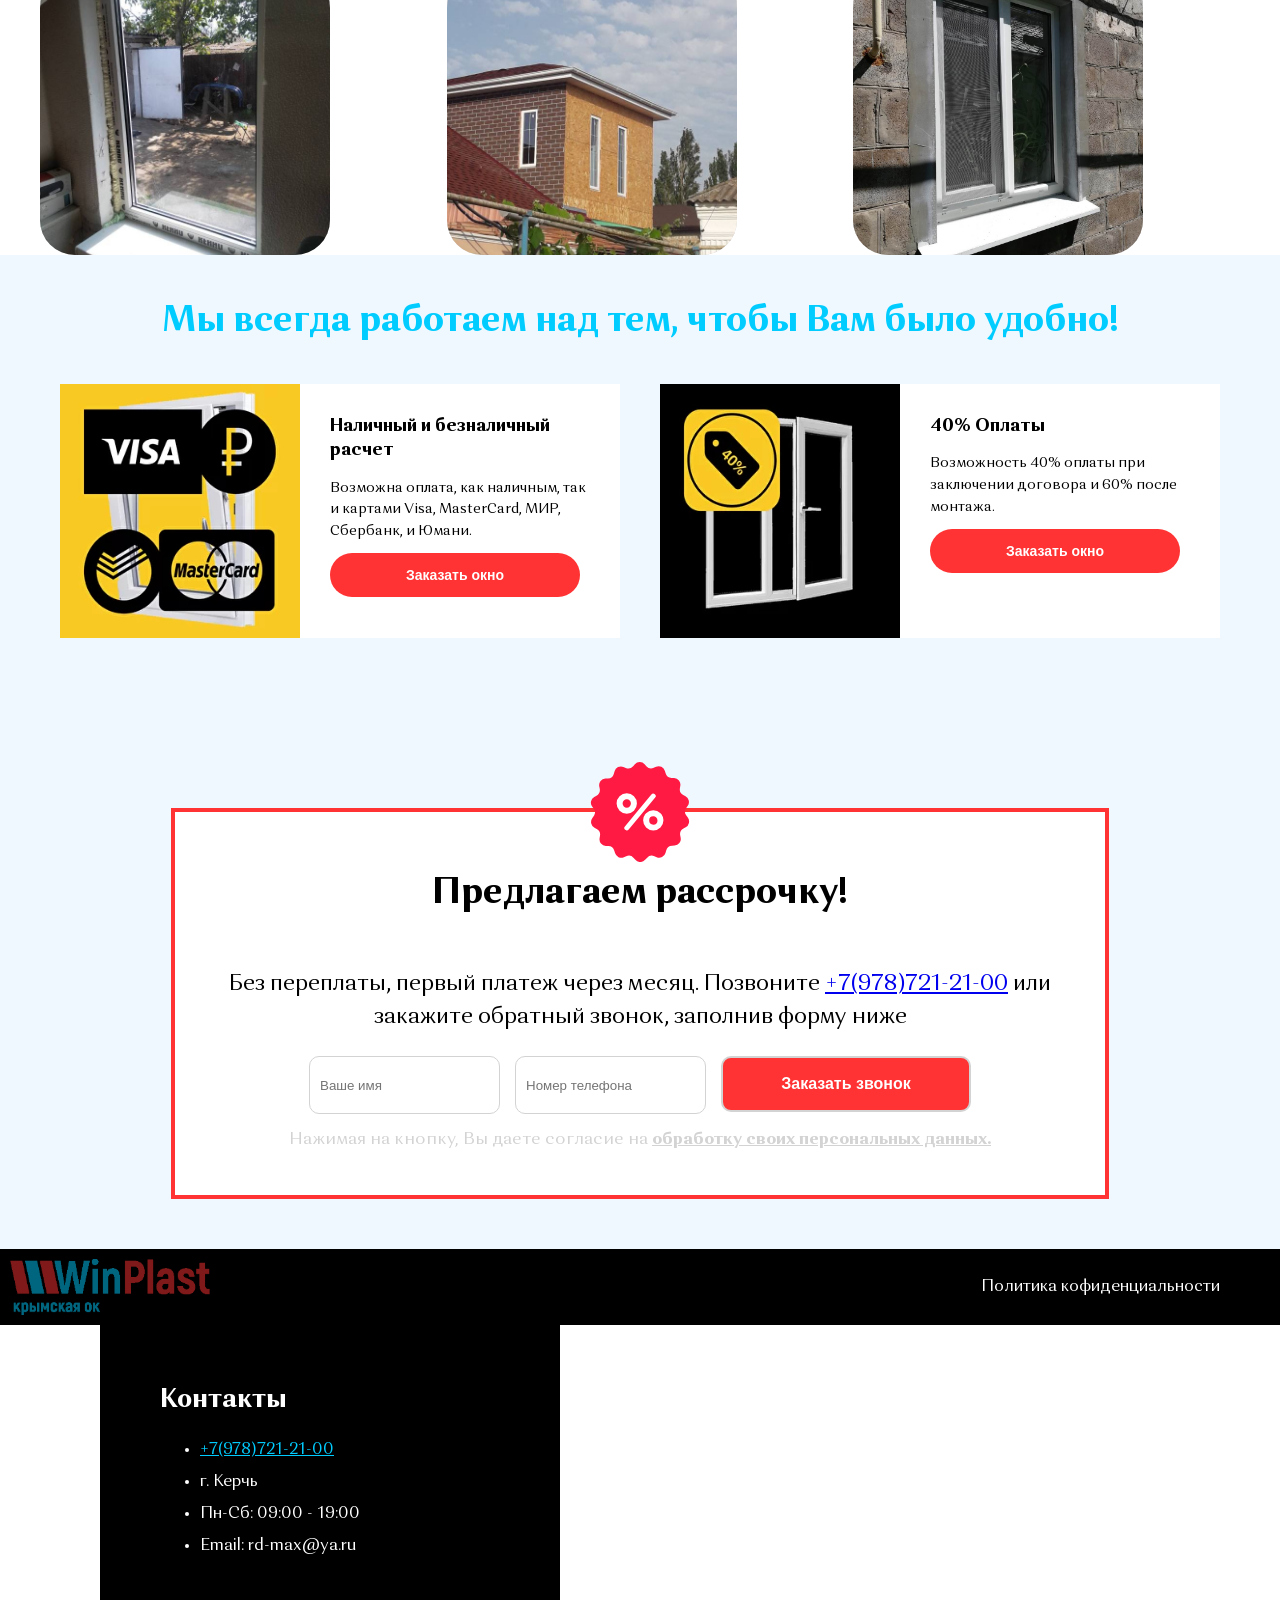
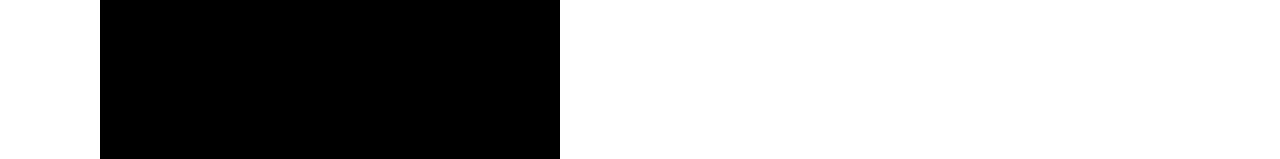
==== commit eb863239: "fix callback" ====
--- a/index.html
+++ b/index.html
@@ -281,9 +281,10 @@
                     <p class="about__item-paragraph">Гарантия на окна и комплектующие</p>
                 </li>
             </ul>
-            <p class="about__paragraph-help">Мы бесплатно поможем вам с замером и раcсчетом стоимости ваших окон. <a
-                    class="about__link-callback" href="">Закажите обратный
-                    звонок</a></p>
+            <p class="about__paragraph-help">Мы бесплатно поможем вам с замером и раcсчетом стоимости ваших окон.
+                <button class="about__link-callback">Закажите обратный
+                    звонок</button>
+            </p>
         </section>
 
         <section class="elements">
@@ -657,7 +658,7 @@
         <div class="popup popup_callback" id="popup-callback">
             <!--popup_opened-->
             <div class="popup__container">
-                <button class="popup__close" id="popup-close-img" type="button" aria-label="Закрыть"></button>
+                <button class="popup__close" id="popup-close-callback" type="button" aria-label="Закрыть"></button>
 
                 <h2 class="popup__title">ОБРАТНЫЙ ЗВОНОК</h2>
                 <p class="popup__subtitle">Заполните форму и наш специалист свяжется с Вами в течение 15 минут</p>
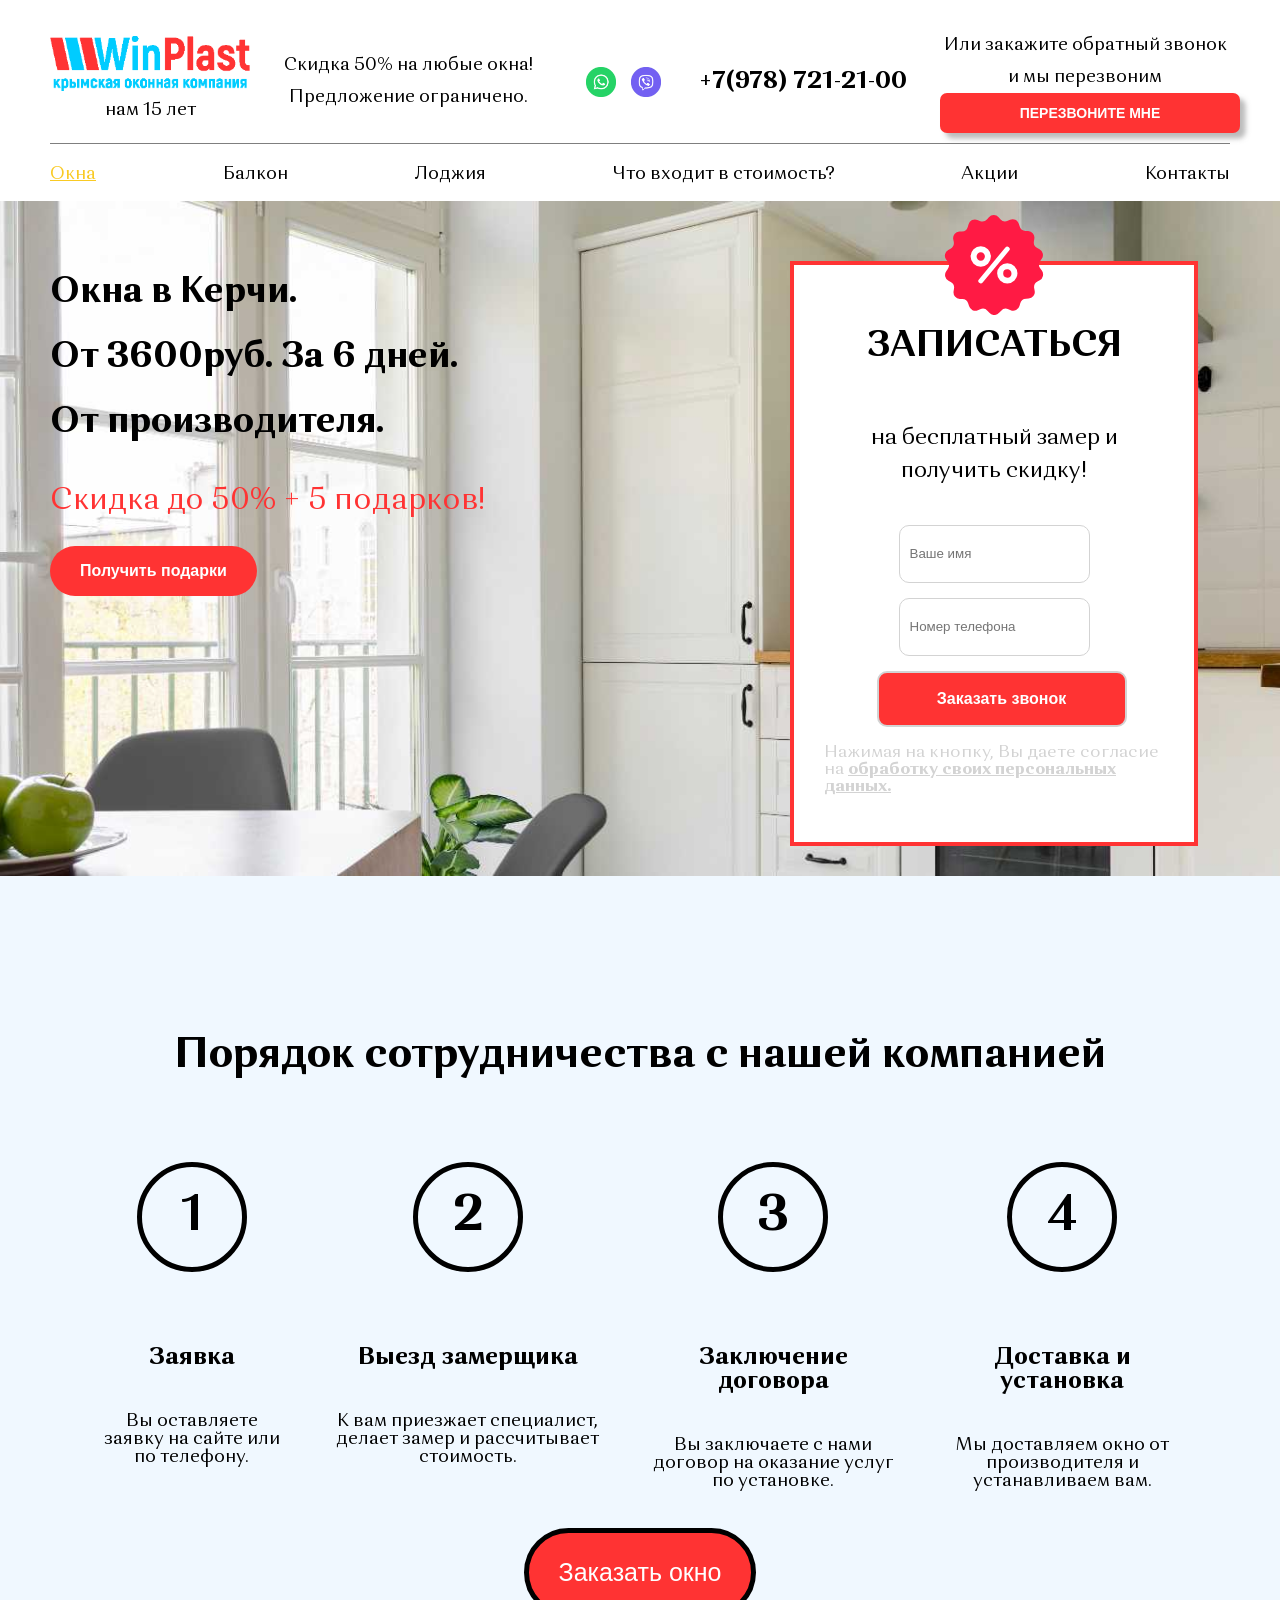
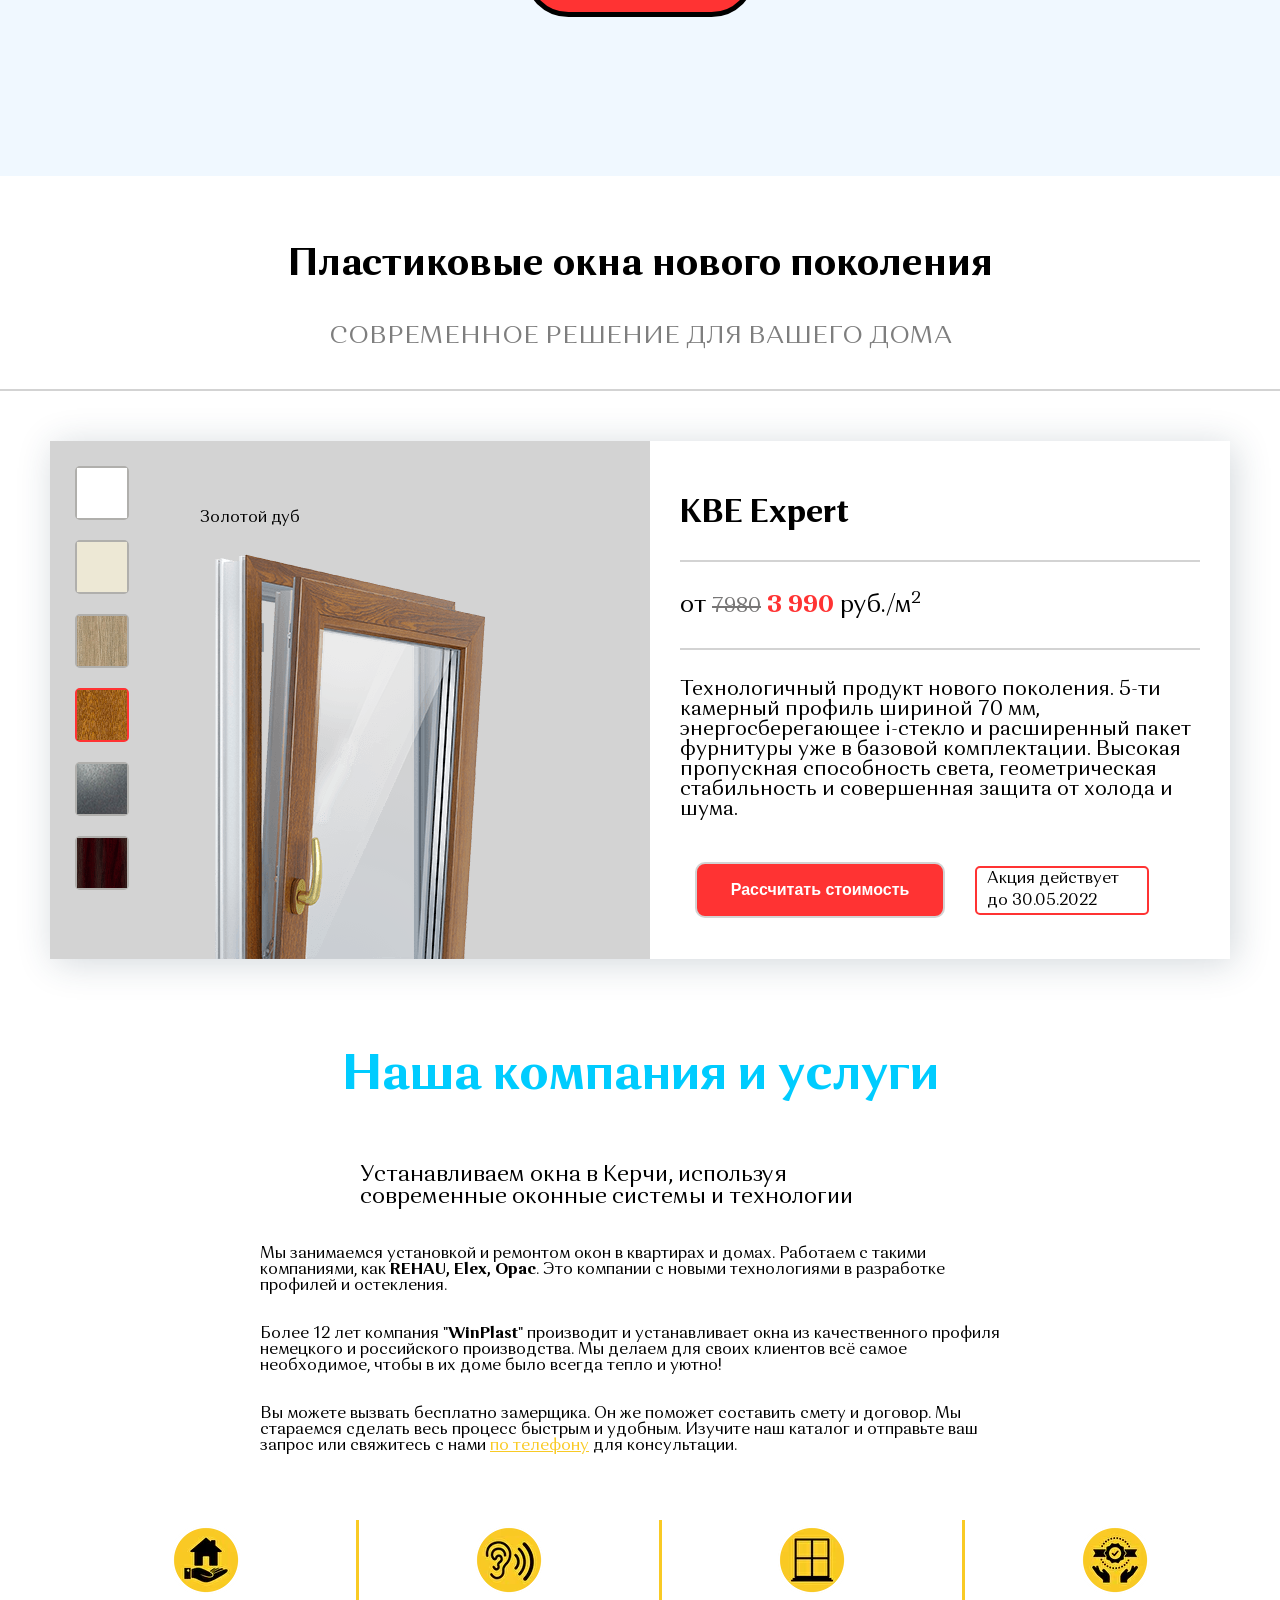
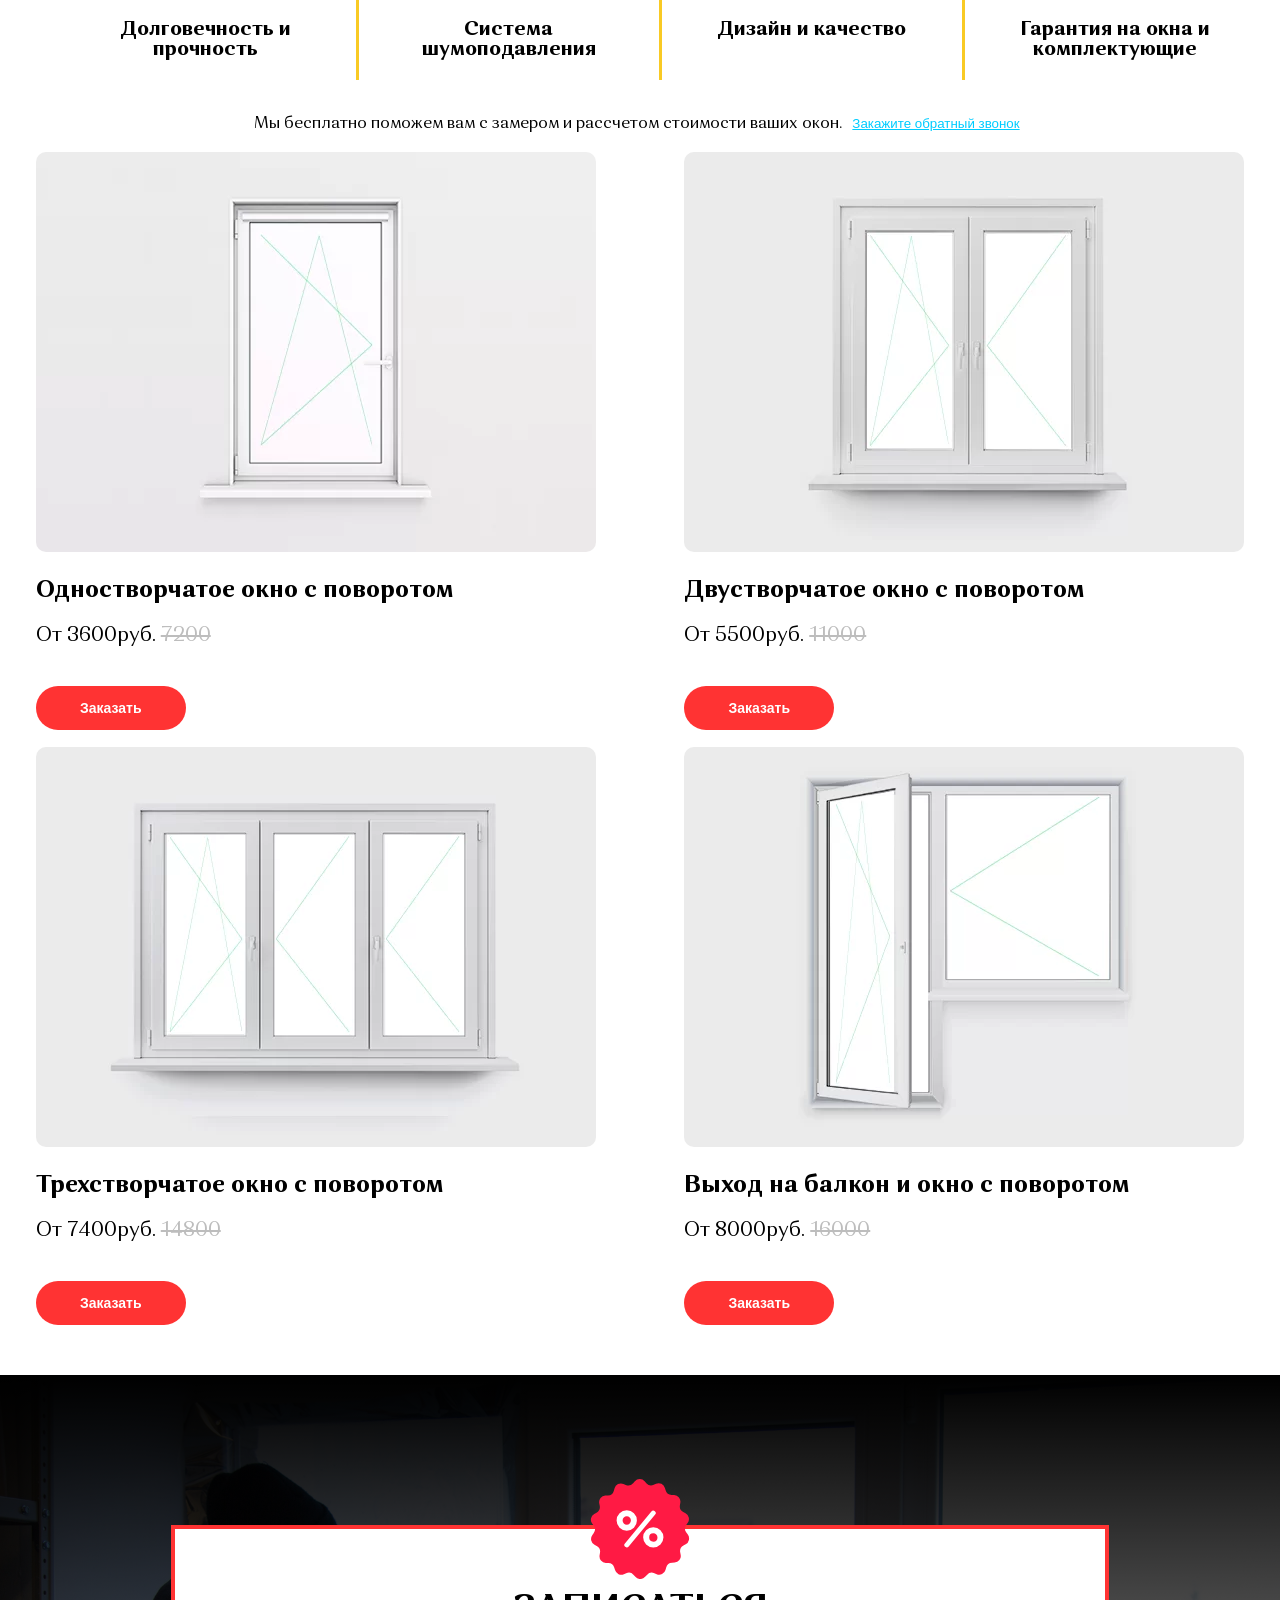
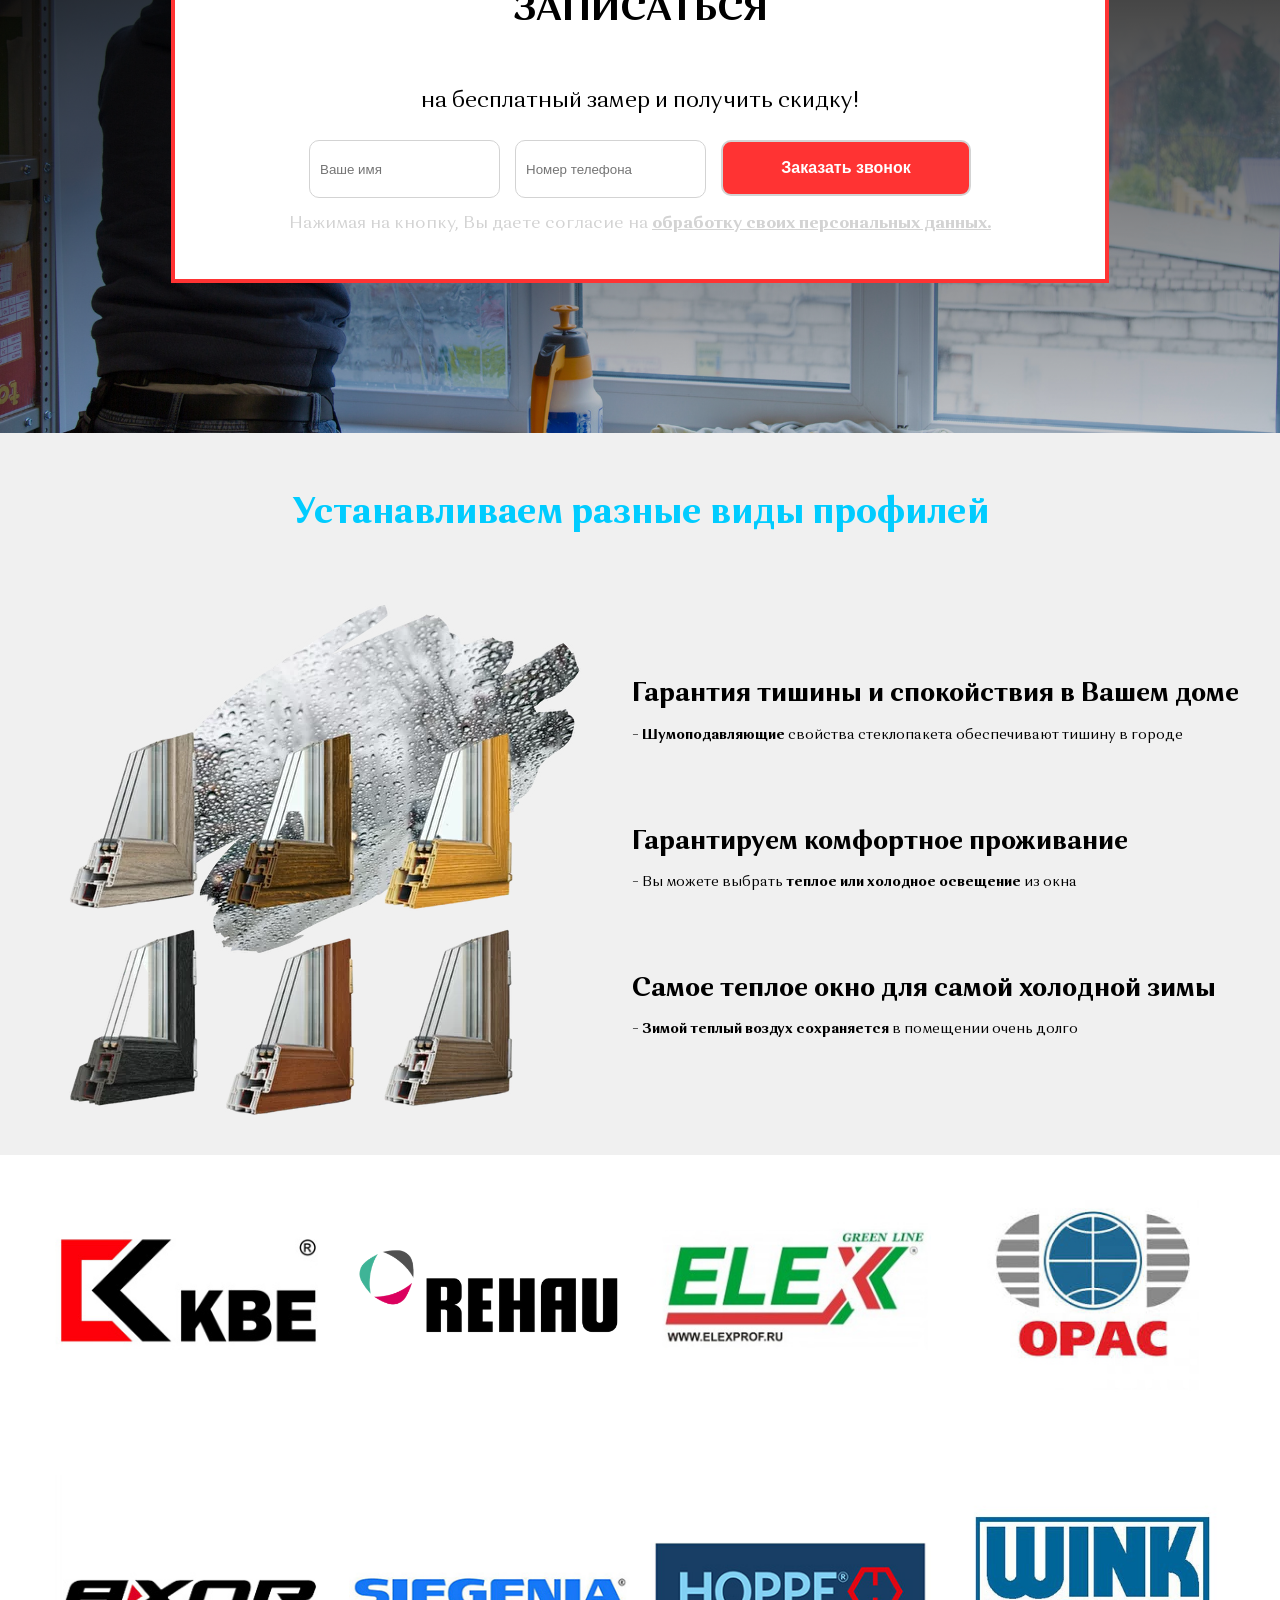
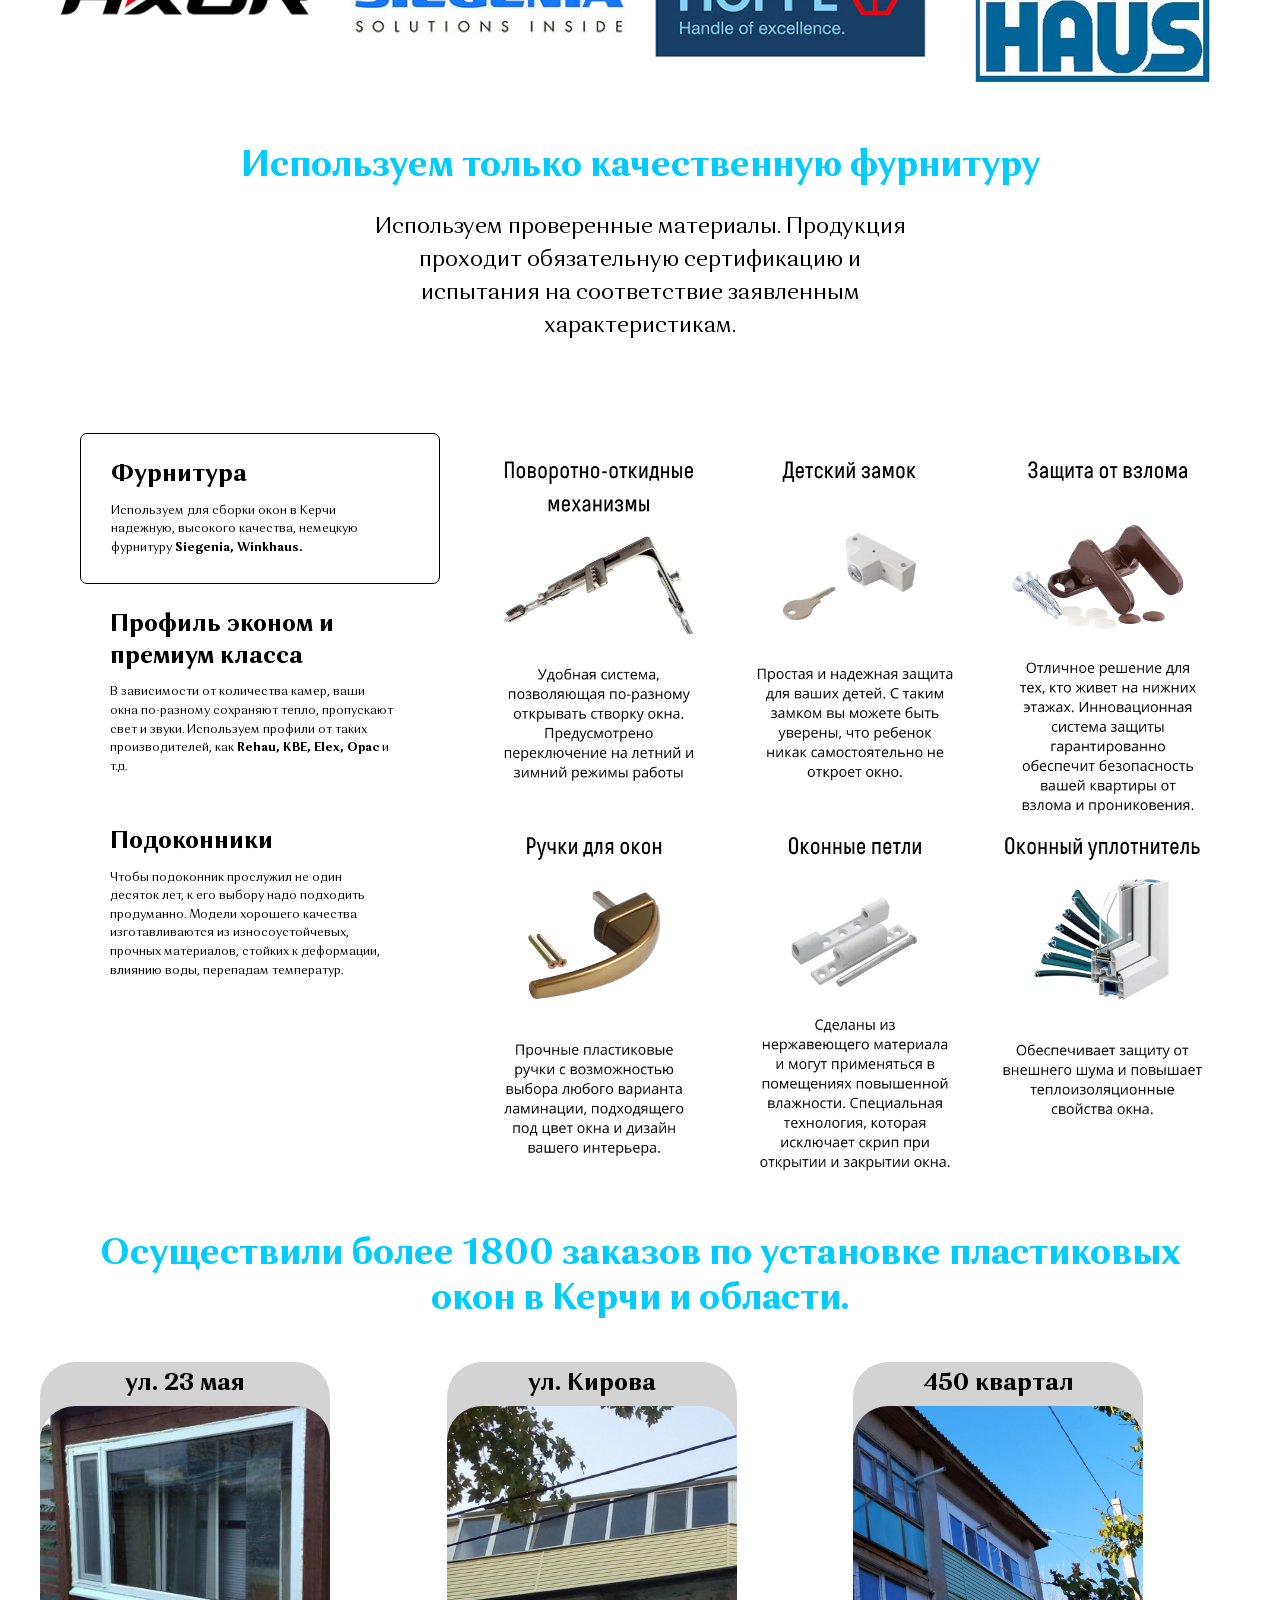
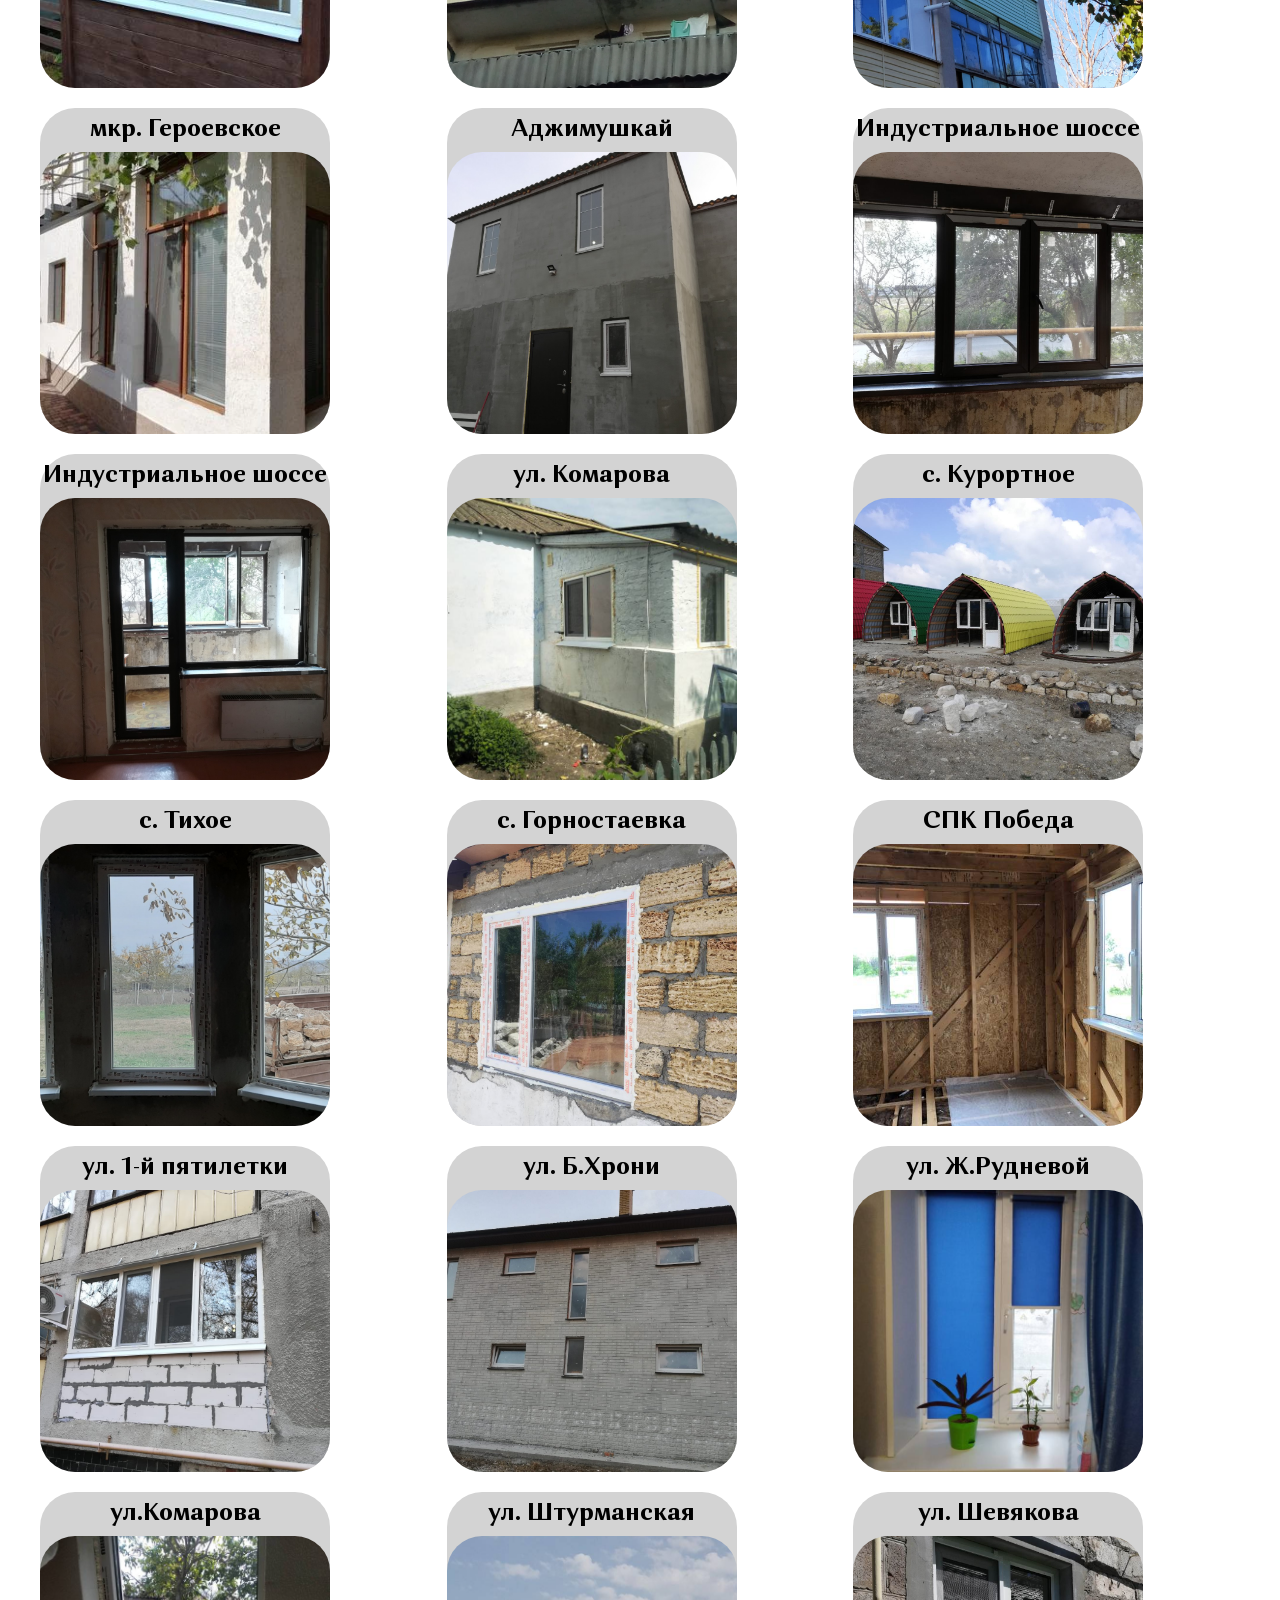
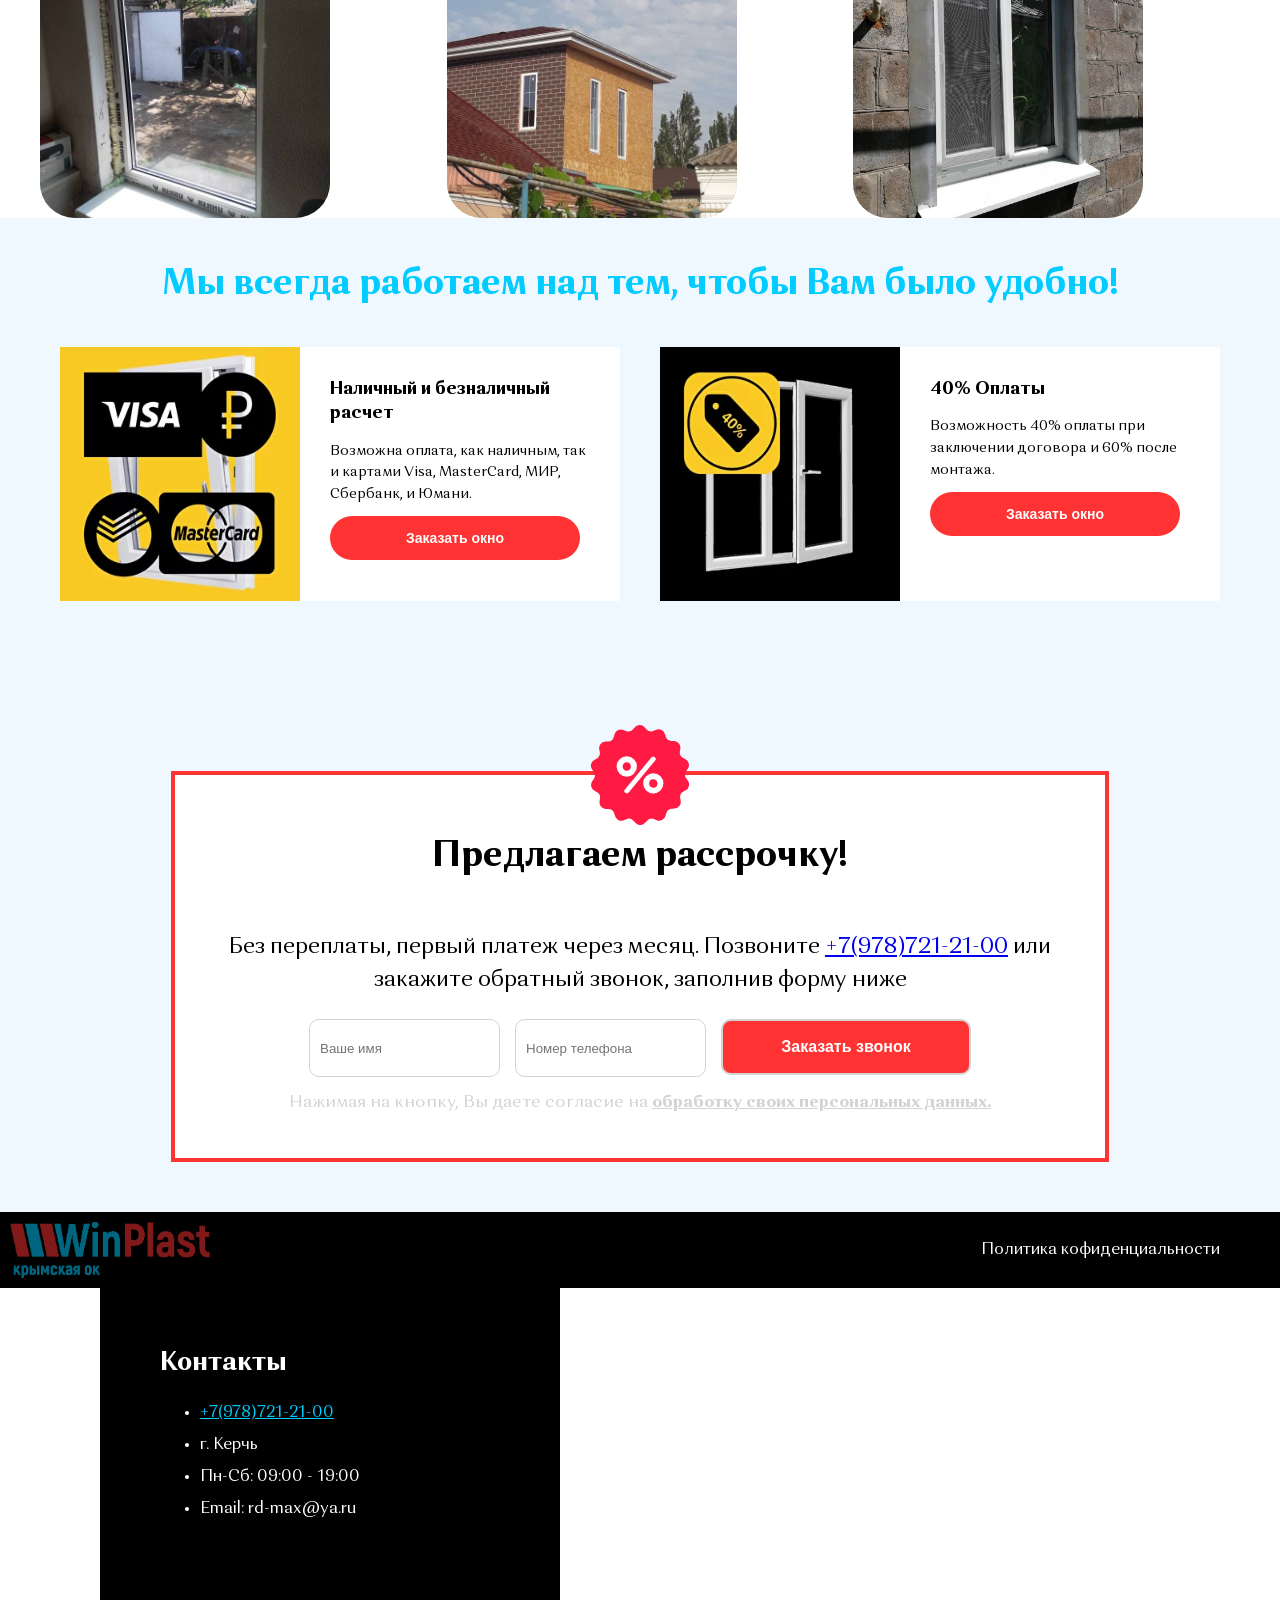
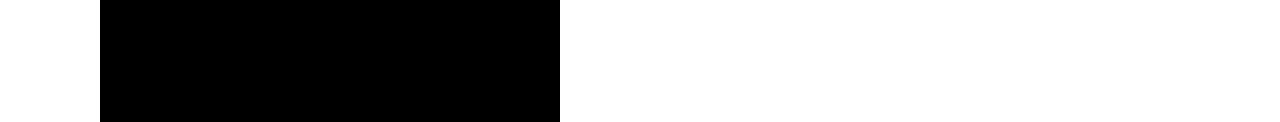
==== commit cce6bd9d: "fix header" ====
--- a/index.html
+++ b/index.html
@@ -15,7 +15,7 @@
     <header class="header">
 
         <div class="header__contact">
-            <div class="header__container">
+            <div class="header__container-logo">
                 <img class="logo" src="./images/logo.png" alt="ВинПласт">
                 <p class="header__question">нам 15 лет</p>
             </div>
@@ -38,7 +38,12 @@
                     <p class="header__social-text">Viber</p>
                 </a>
             </div>
-            <a class="header__call" href="tel:+79787212100">+7(978) 721-21-00</a>
+            <a class="header__ico-call" href="tel:+79787212100"><img class="header__ico-call" src="./images/call.png"
+                    alt=""></a>
+            <div class="header__call">
+
+                <a class="header__call" href="tel:+79787212100">+7(978) 721-21-00</a>
+            </div>
             <div class="header__container">
                 <p class="header__question">Или закажите обратный звонок и мы перезвоним</p>
                 <button class="header__callback">
--- a/pages/index.css
+++ b/pages/index.css
@@ -9,6 +9,7 @@
 
 /* page */
 @import url(../blocks/page/page.css);
+@import url(../blocks/page/_display-none/page_display-none.css);
 
 /* header */
 @import url(../blocks/header/header.css);
@@ -17,6 +18,7 @@
 @import url(../blocks/header/__social-links/header__social-links.css);
 @import url(../blocks/header/__callback/header__callback.css);
 @import url(../blocks/header/__call/header__call.css);
+@import url(../blocks/header/__ico-call/header__ico-call.css);
 @import url(../blocks/header/__social-link/header__social-link.css);
 @import url(../blocks/header/__nav/header__nav.css);
 @import url(../blocks/header/__list/header__list.css);
@@ -25,6 +27,7 @@
 @import url(../blocks/header/__item-link/_active/header__item-link_active.css);
 @import url(../blocks/header/__ico-wa/header__ico-wa.css);
 @import url(../blocks/header/__container/header__container.css);
+@import url(../blocks/header/__container-logo/header__container-logo.css);
 @import url(../blocks/header/__social-text/header__social-text.css);
 @import url(../blocks/header/__social-container/header__social-container.css);
 
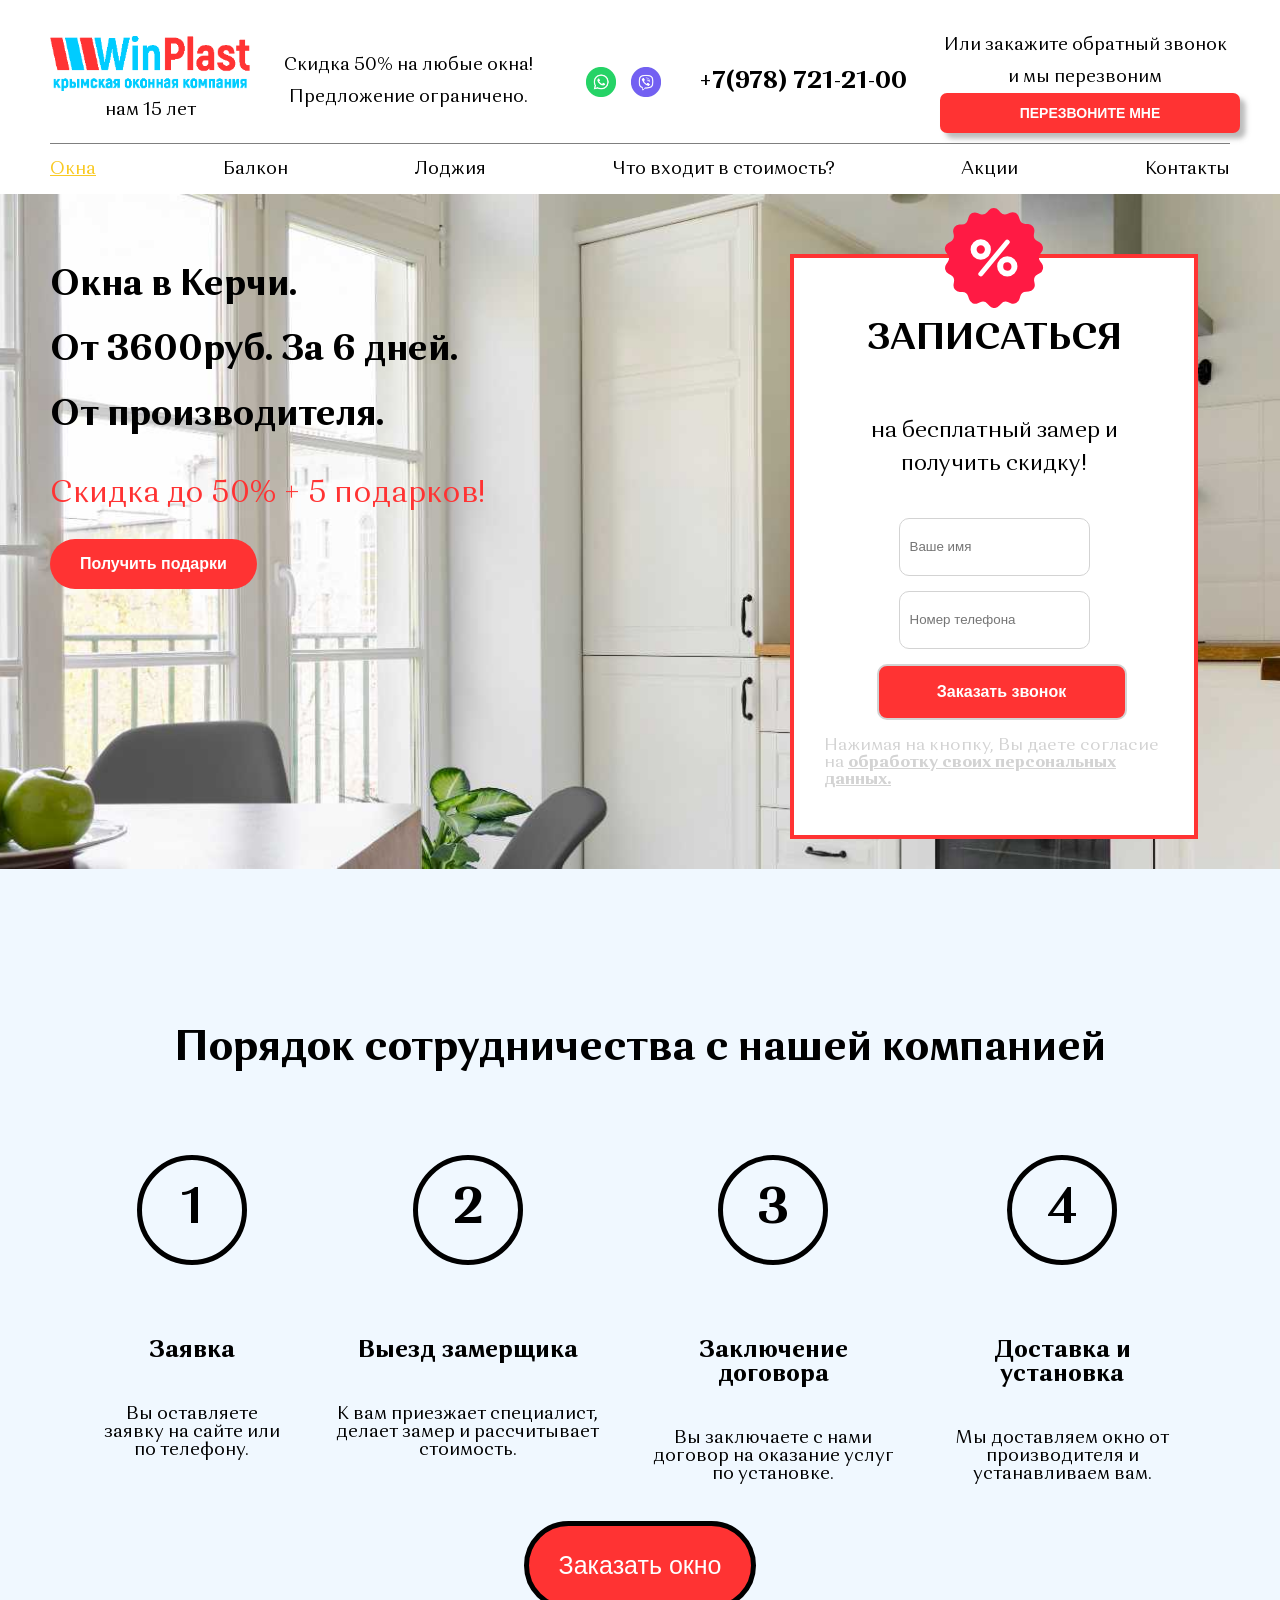
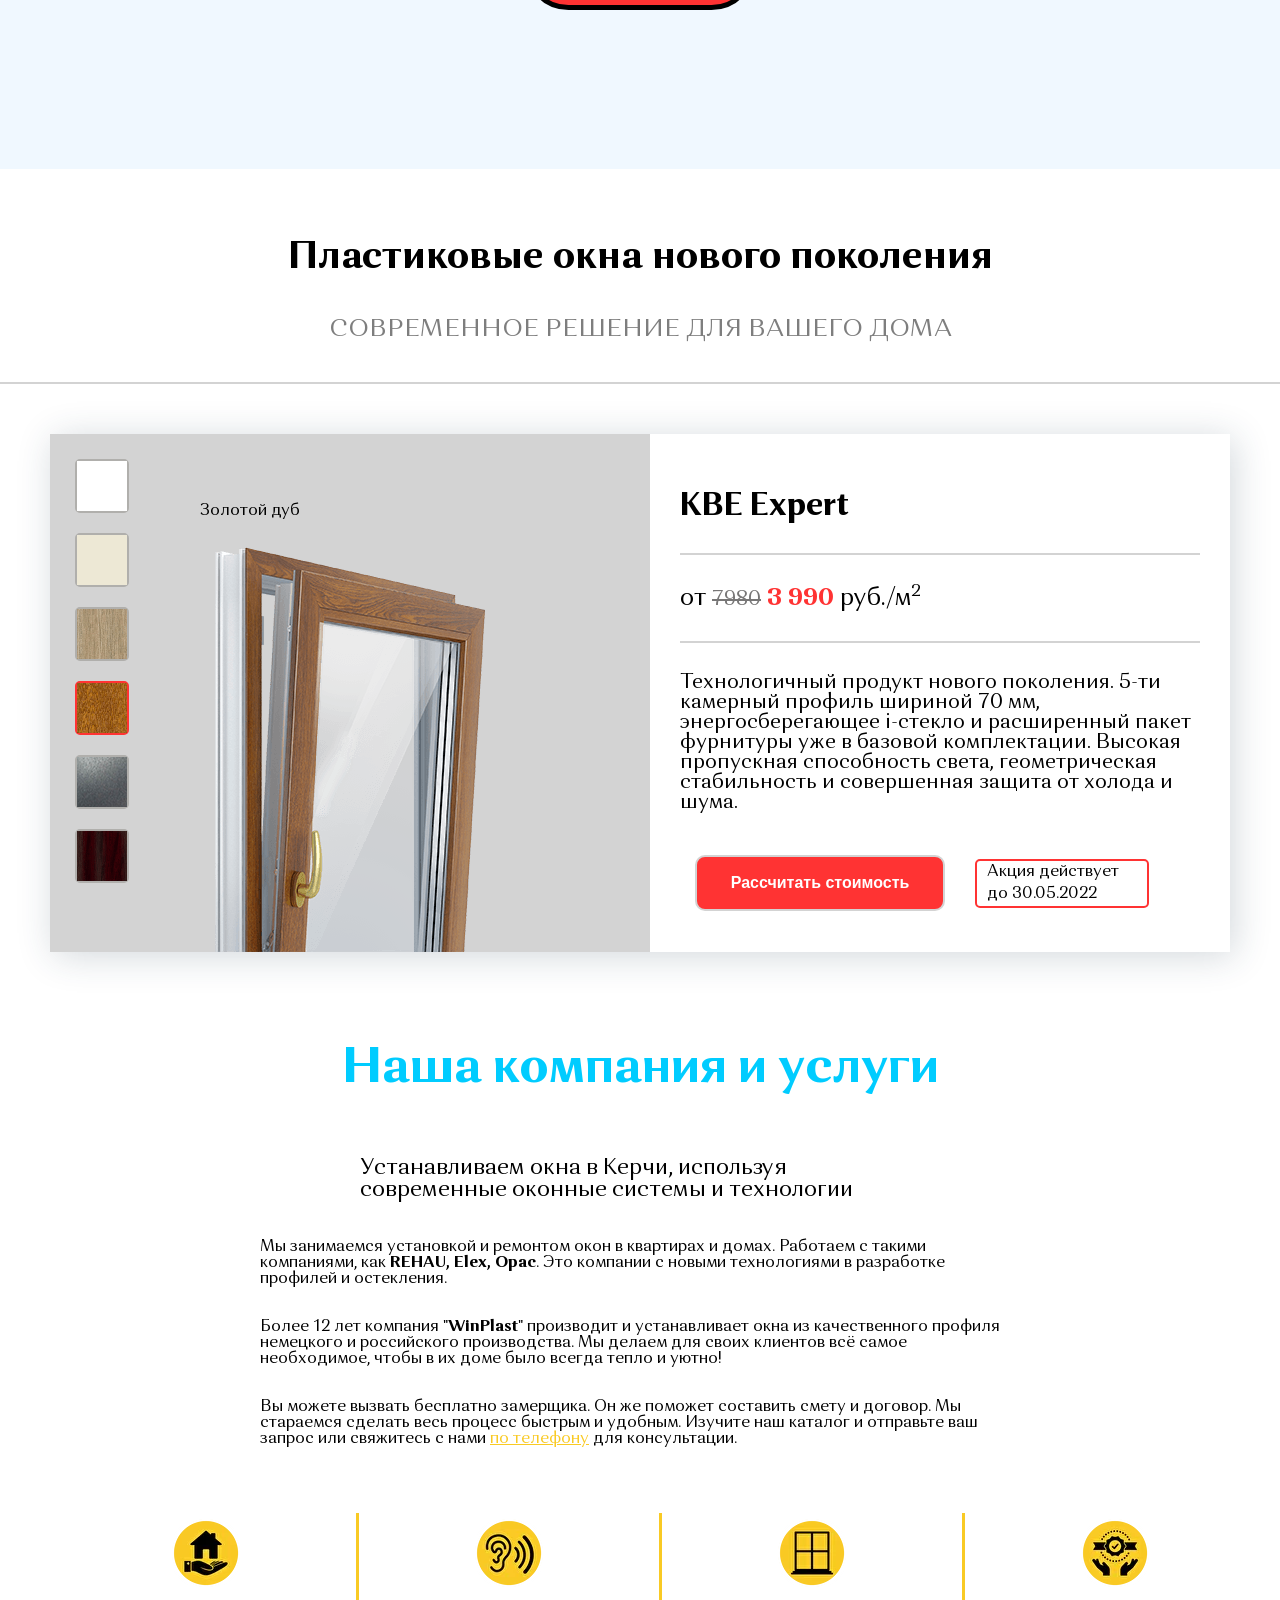
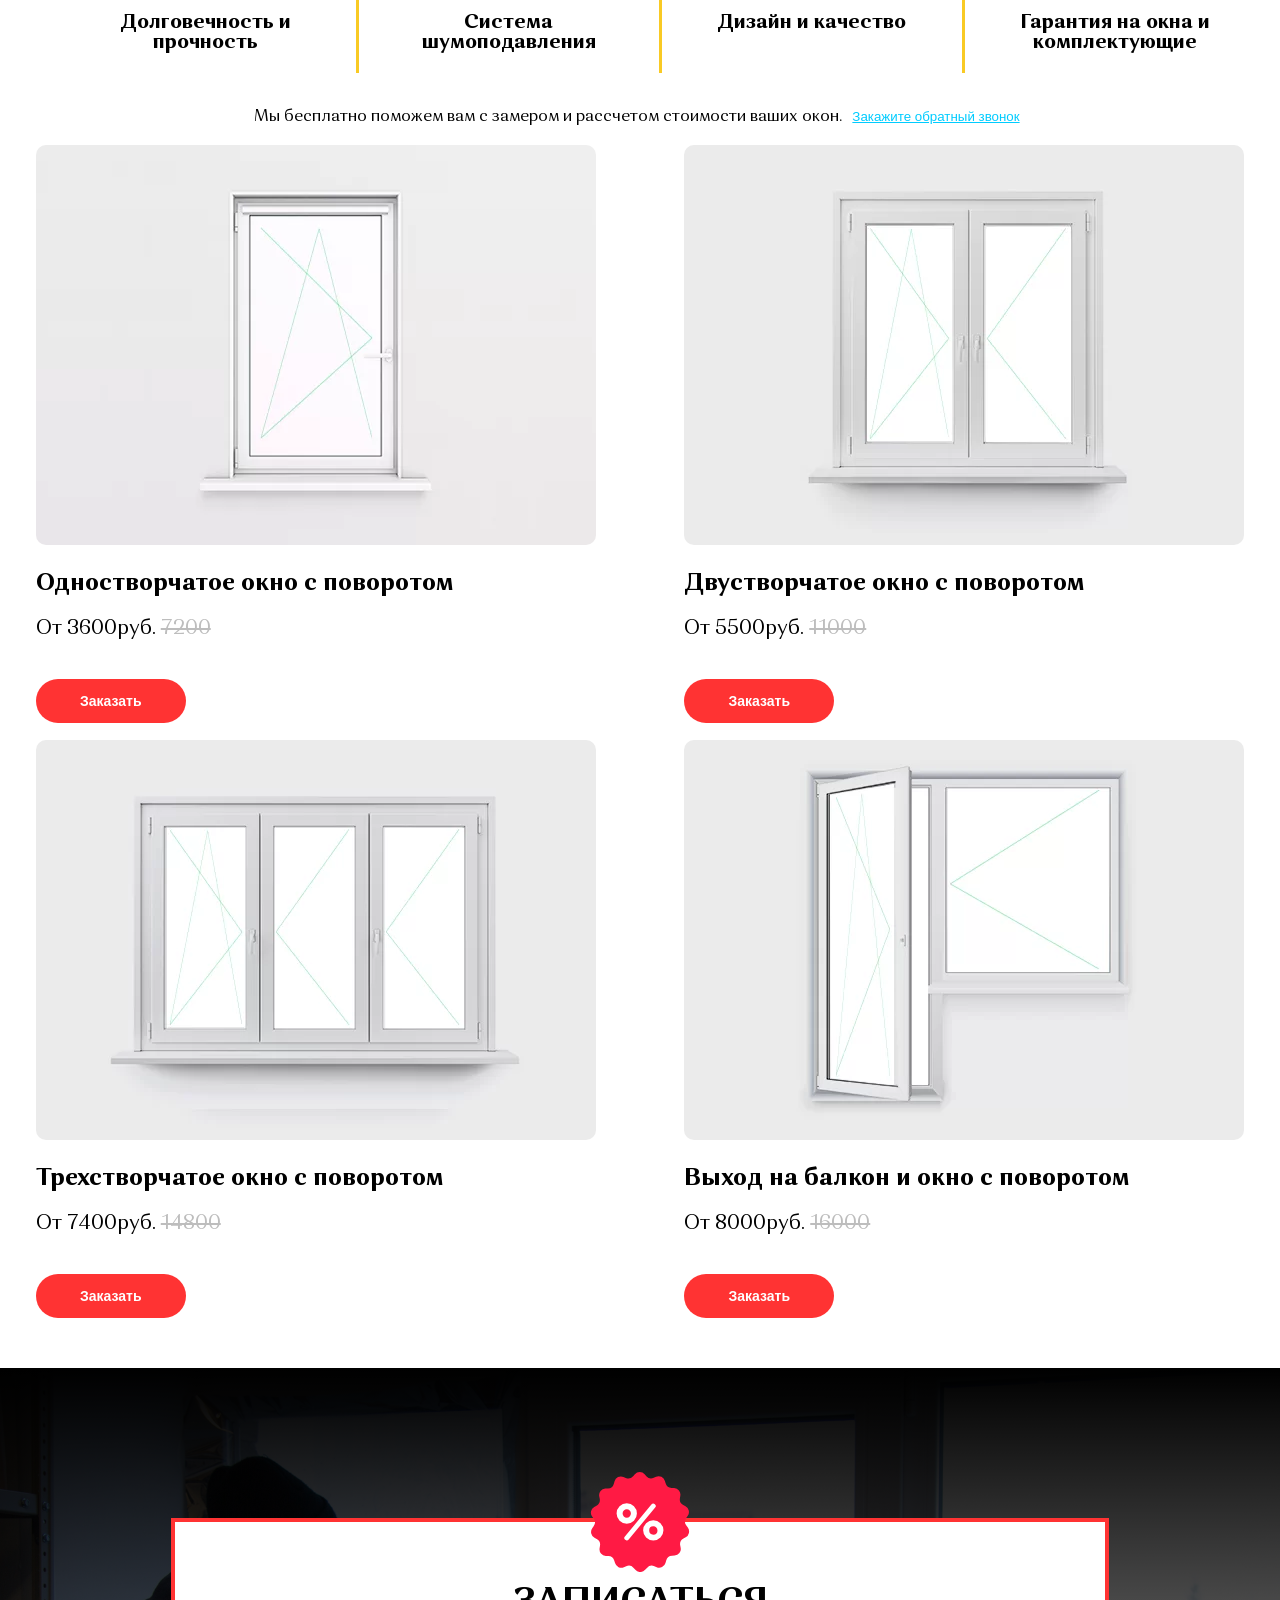
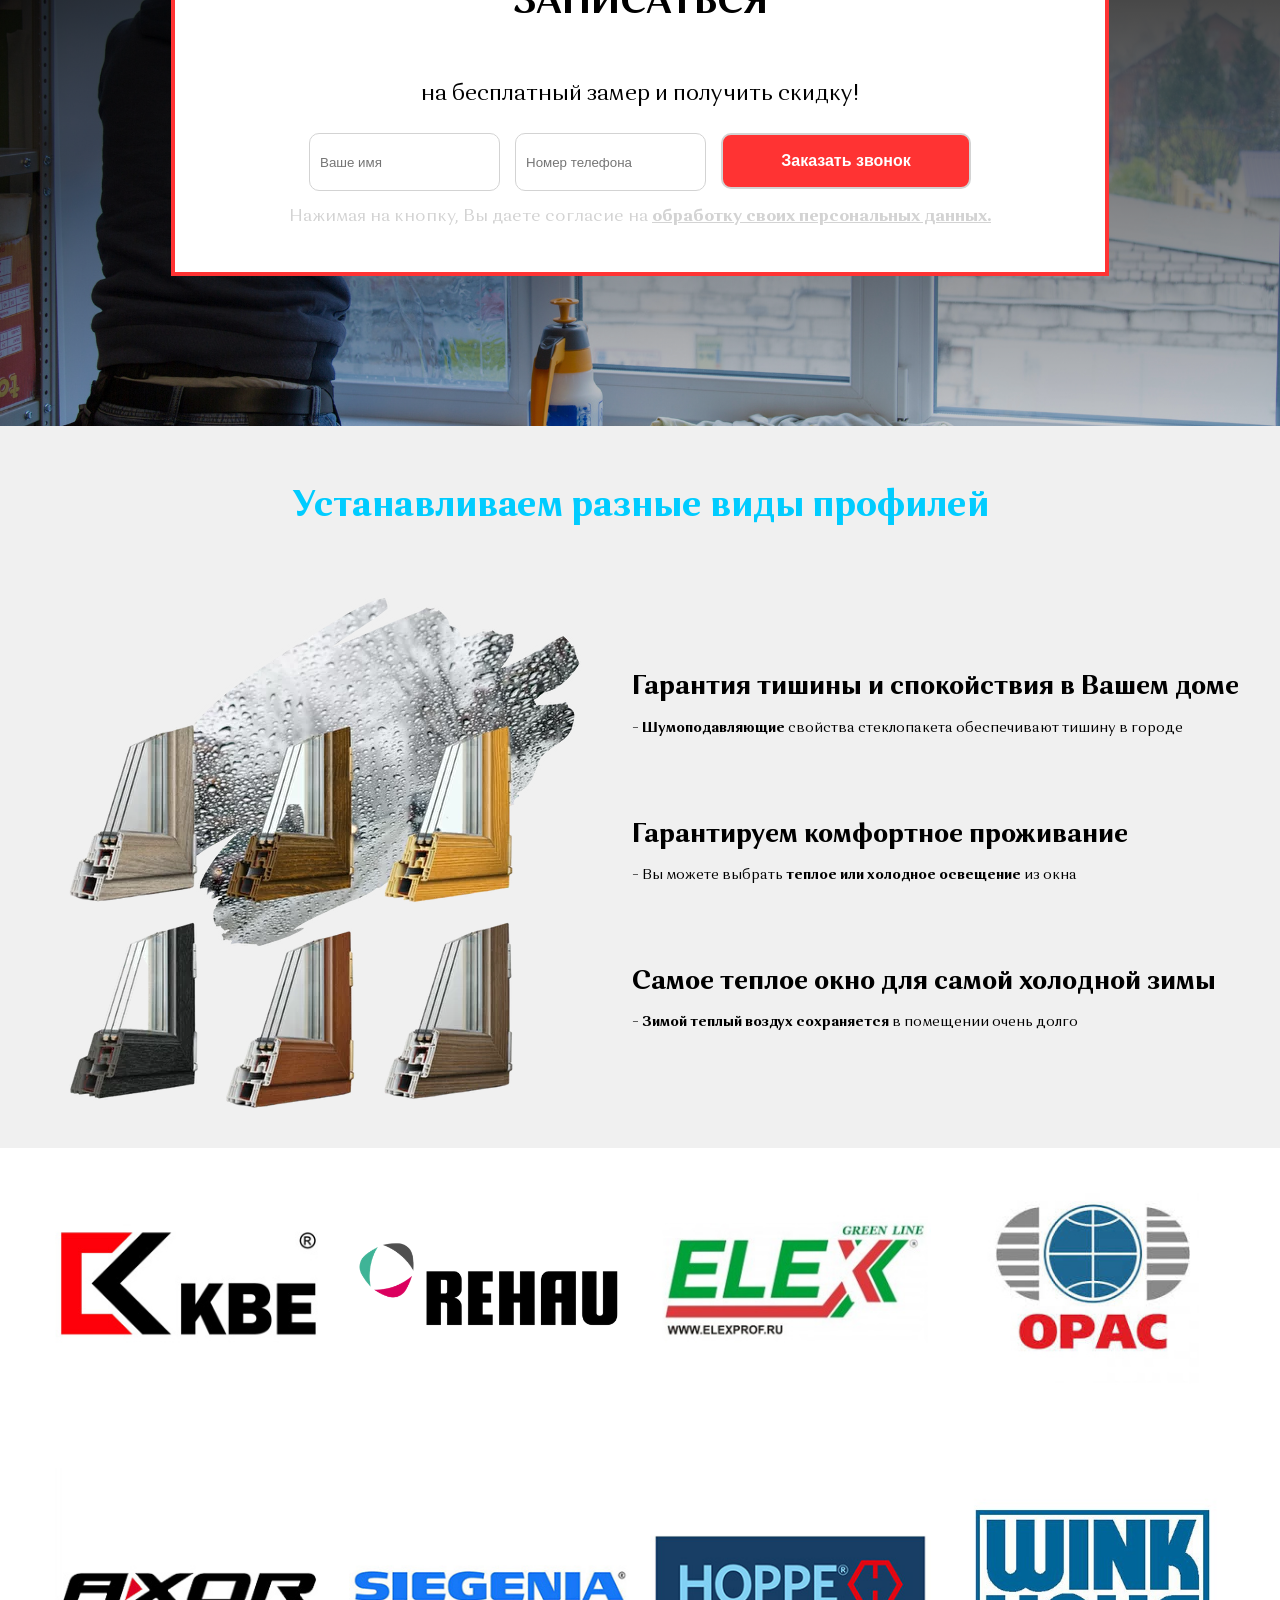
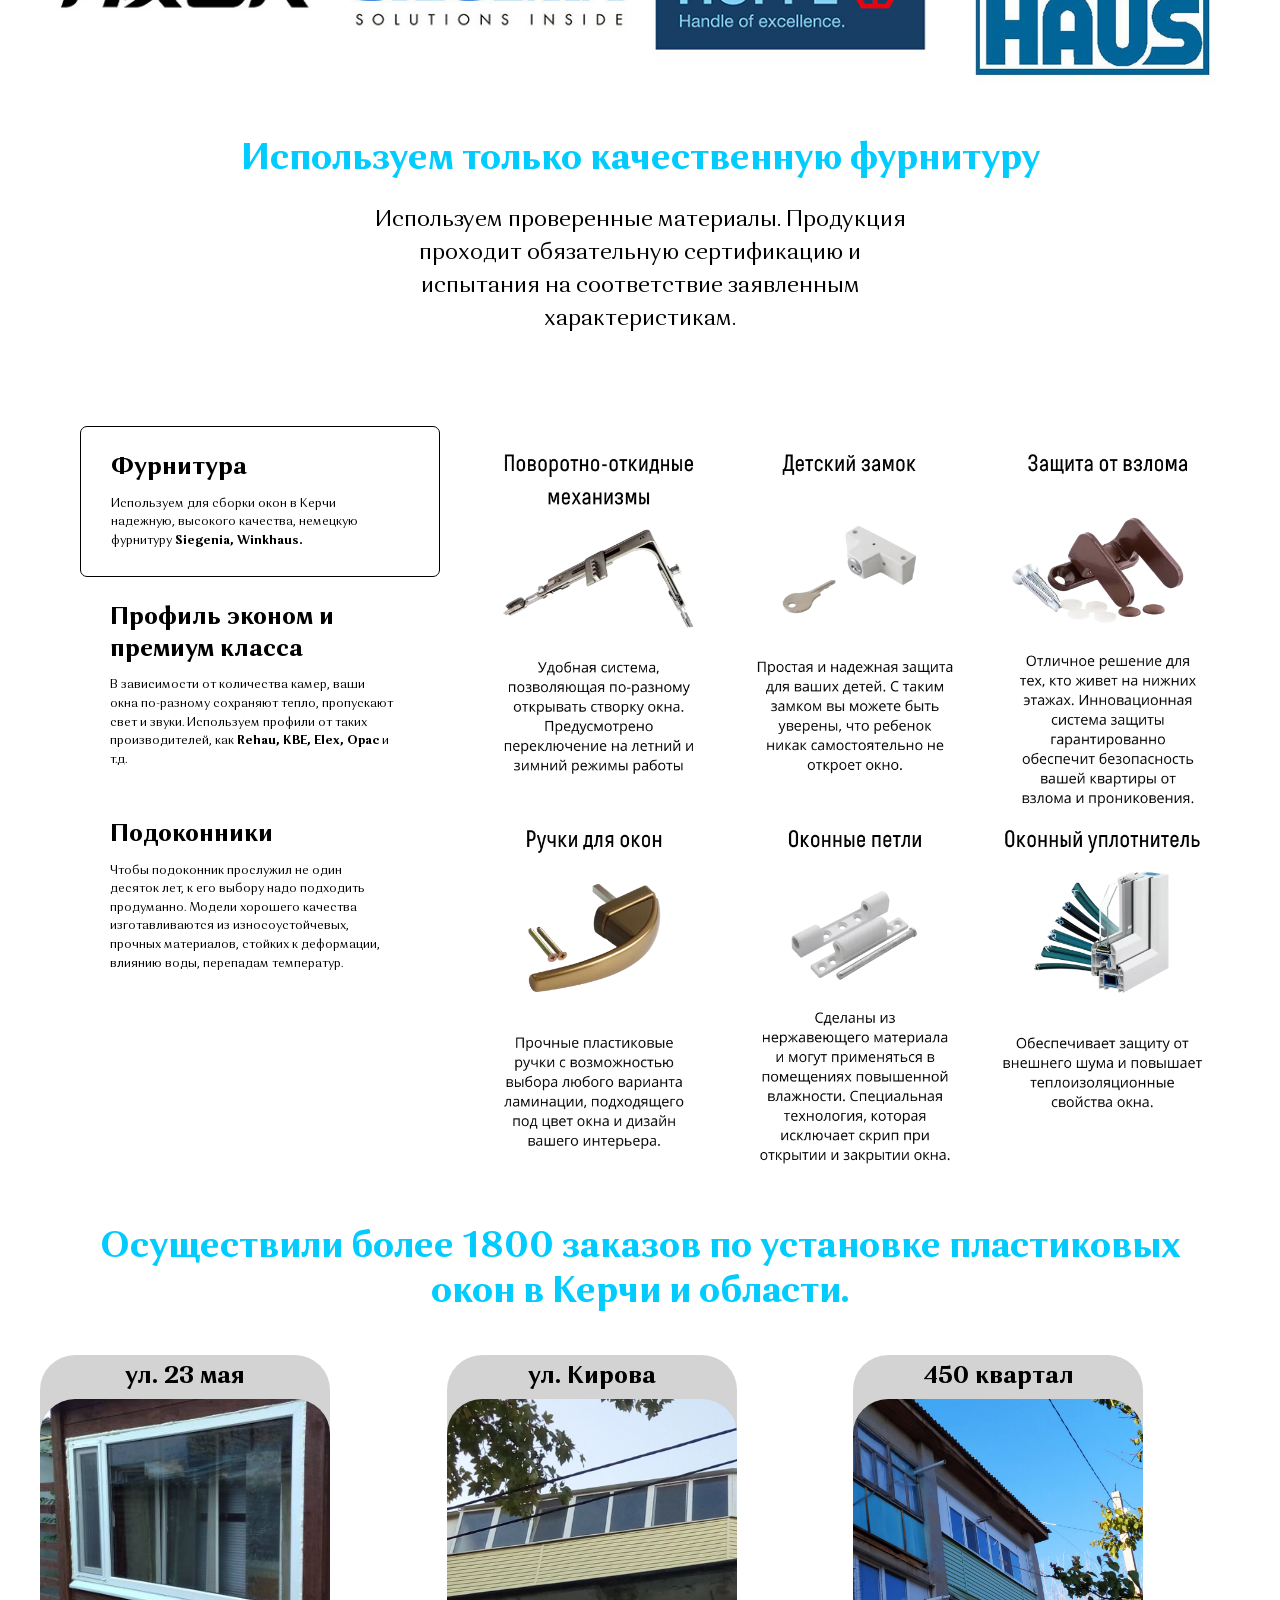
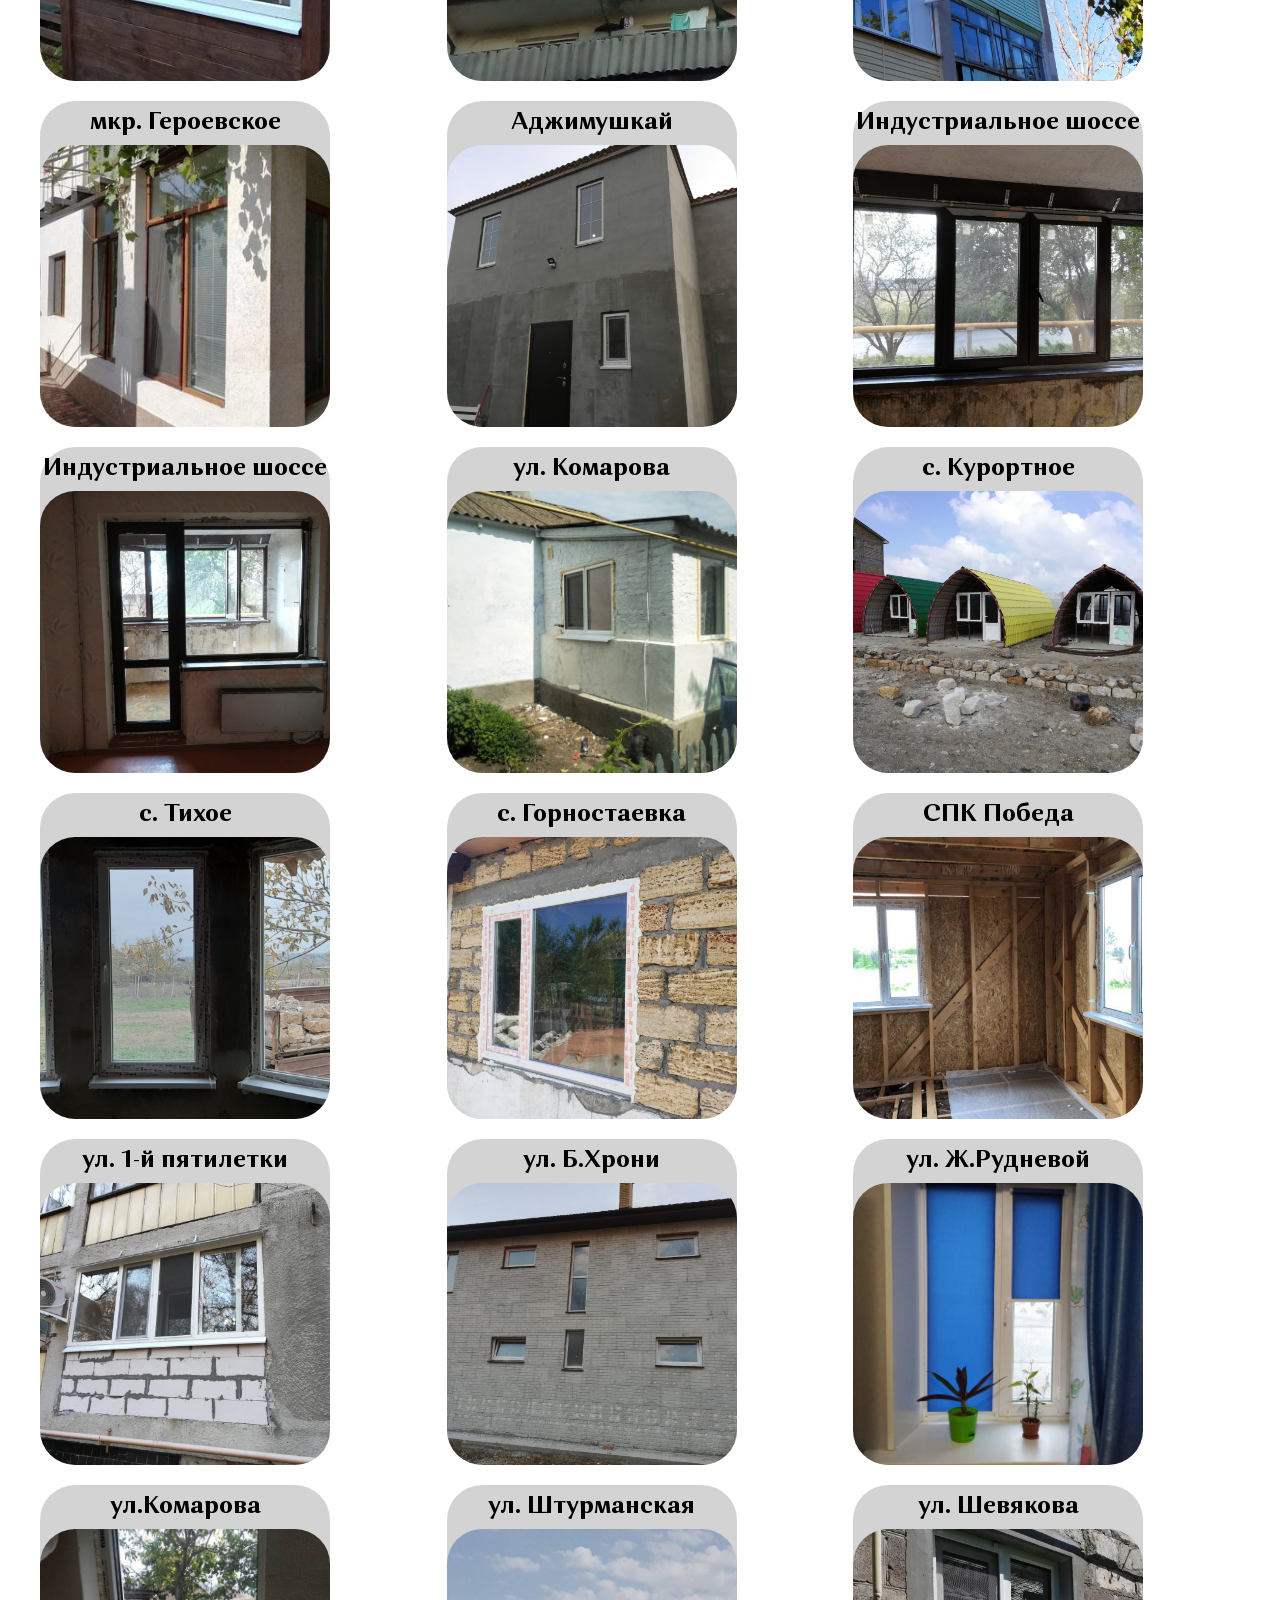
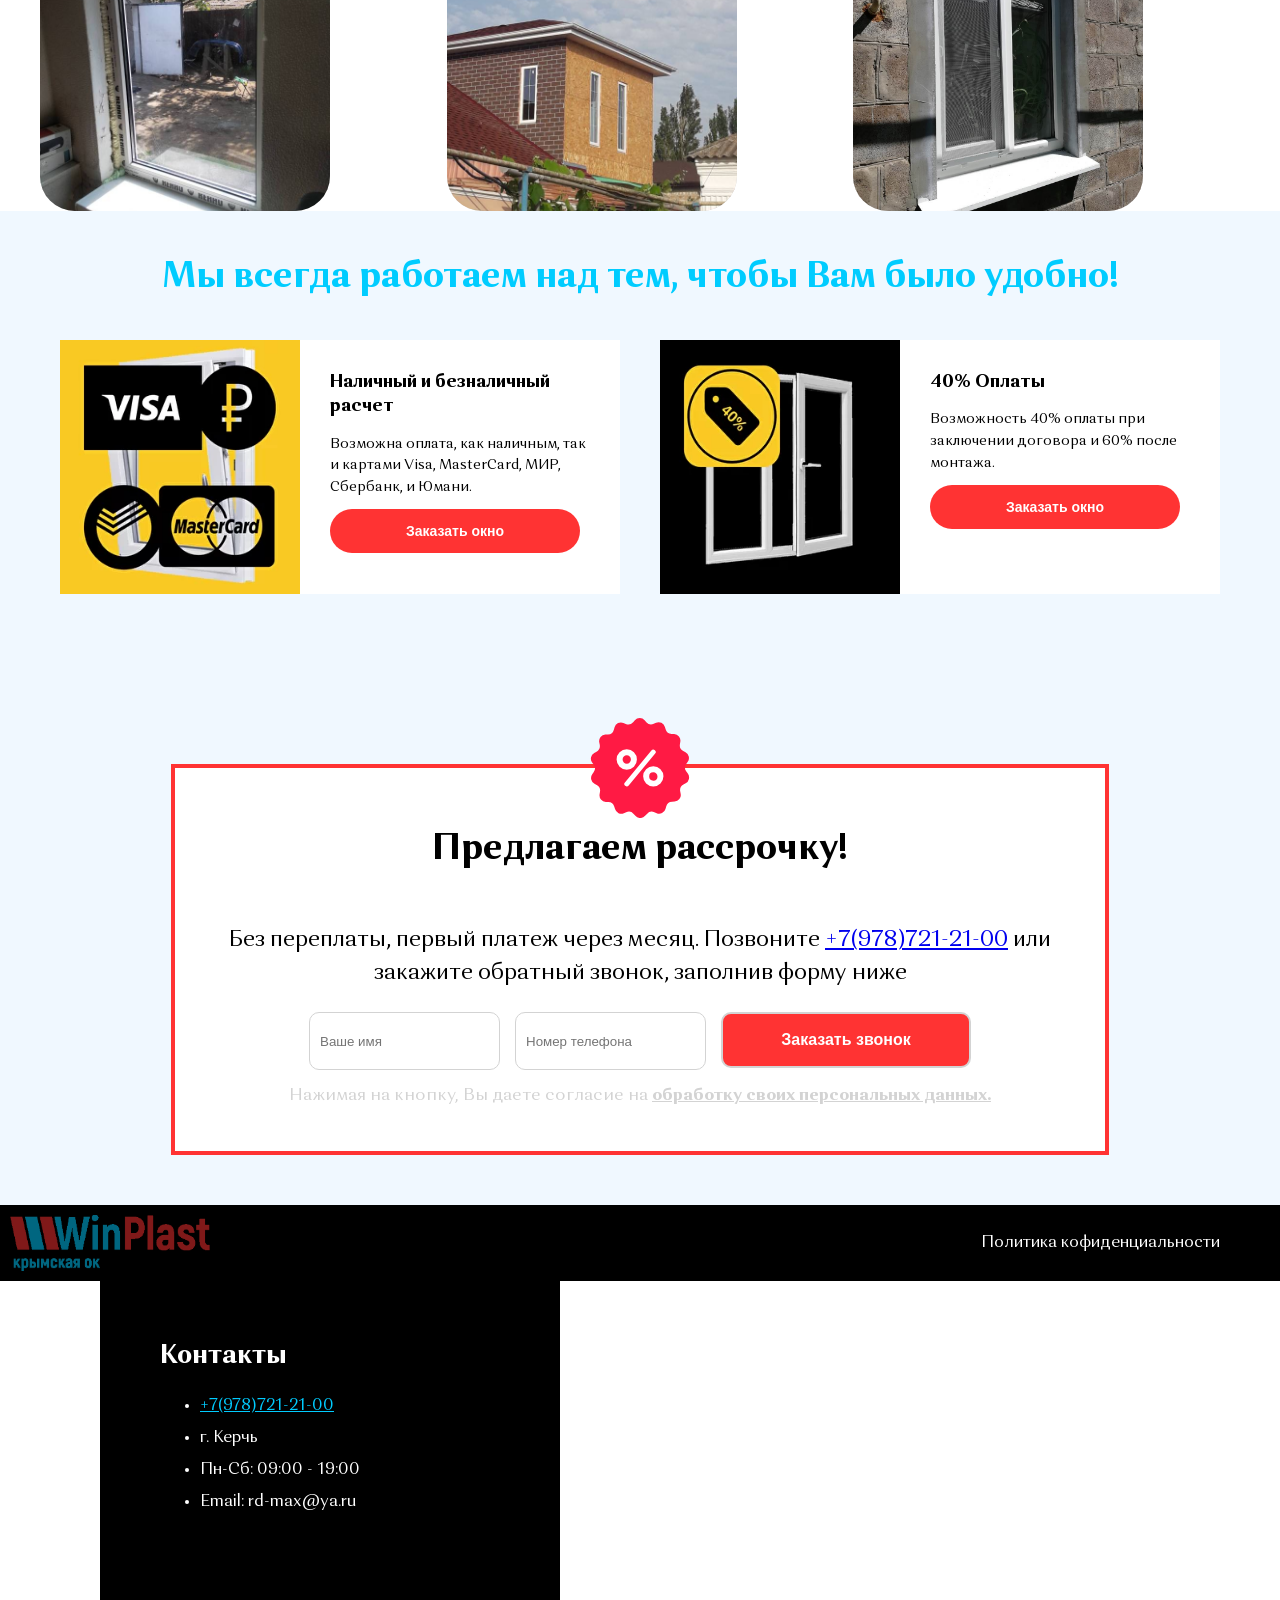
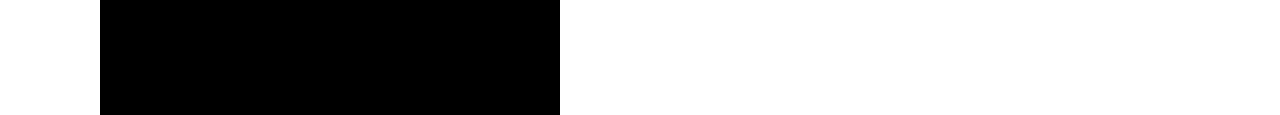
==== commit c234a283: "fix header" ====
--- a/index.html
+++ b/index.html
@@ -58,9 +58,9 @@
             <ul class="header__list">
                 <li class="header__item"><a class="header__item-link header__item-link_active" href="">Окна</a></li>
                 <li class="header__item"><a class="header__item-link" href="">Балкон</a></li>
-                <li class=" header__item"><a class="header__item-link" href="">Лоджия</a></li>
+                <li class="header__item"><a class="header__item-link" href="">Лоджия</a></li>
                 <li class="header__item"><a class="header__item-link" href="">Что входит в стоимость?</a></li>
-                <li class=" header__item"><a class="header__item-link" href="">Акции</a></li>
+                <li class="header__item"><a class="header__item-link" href="">Акции</a></li>
                 <li class="header__item"><a class="header__item-link" href="">Контакты</a></li>
             </ul>
         </nav>
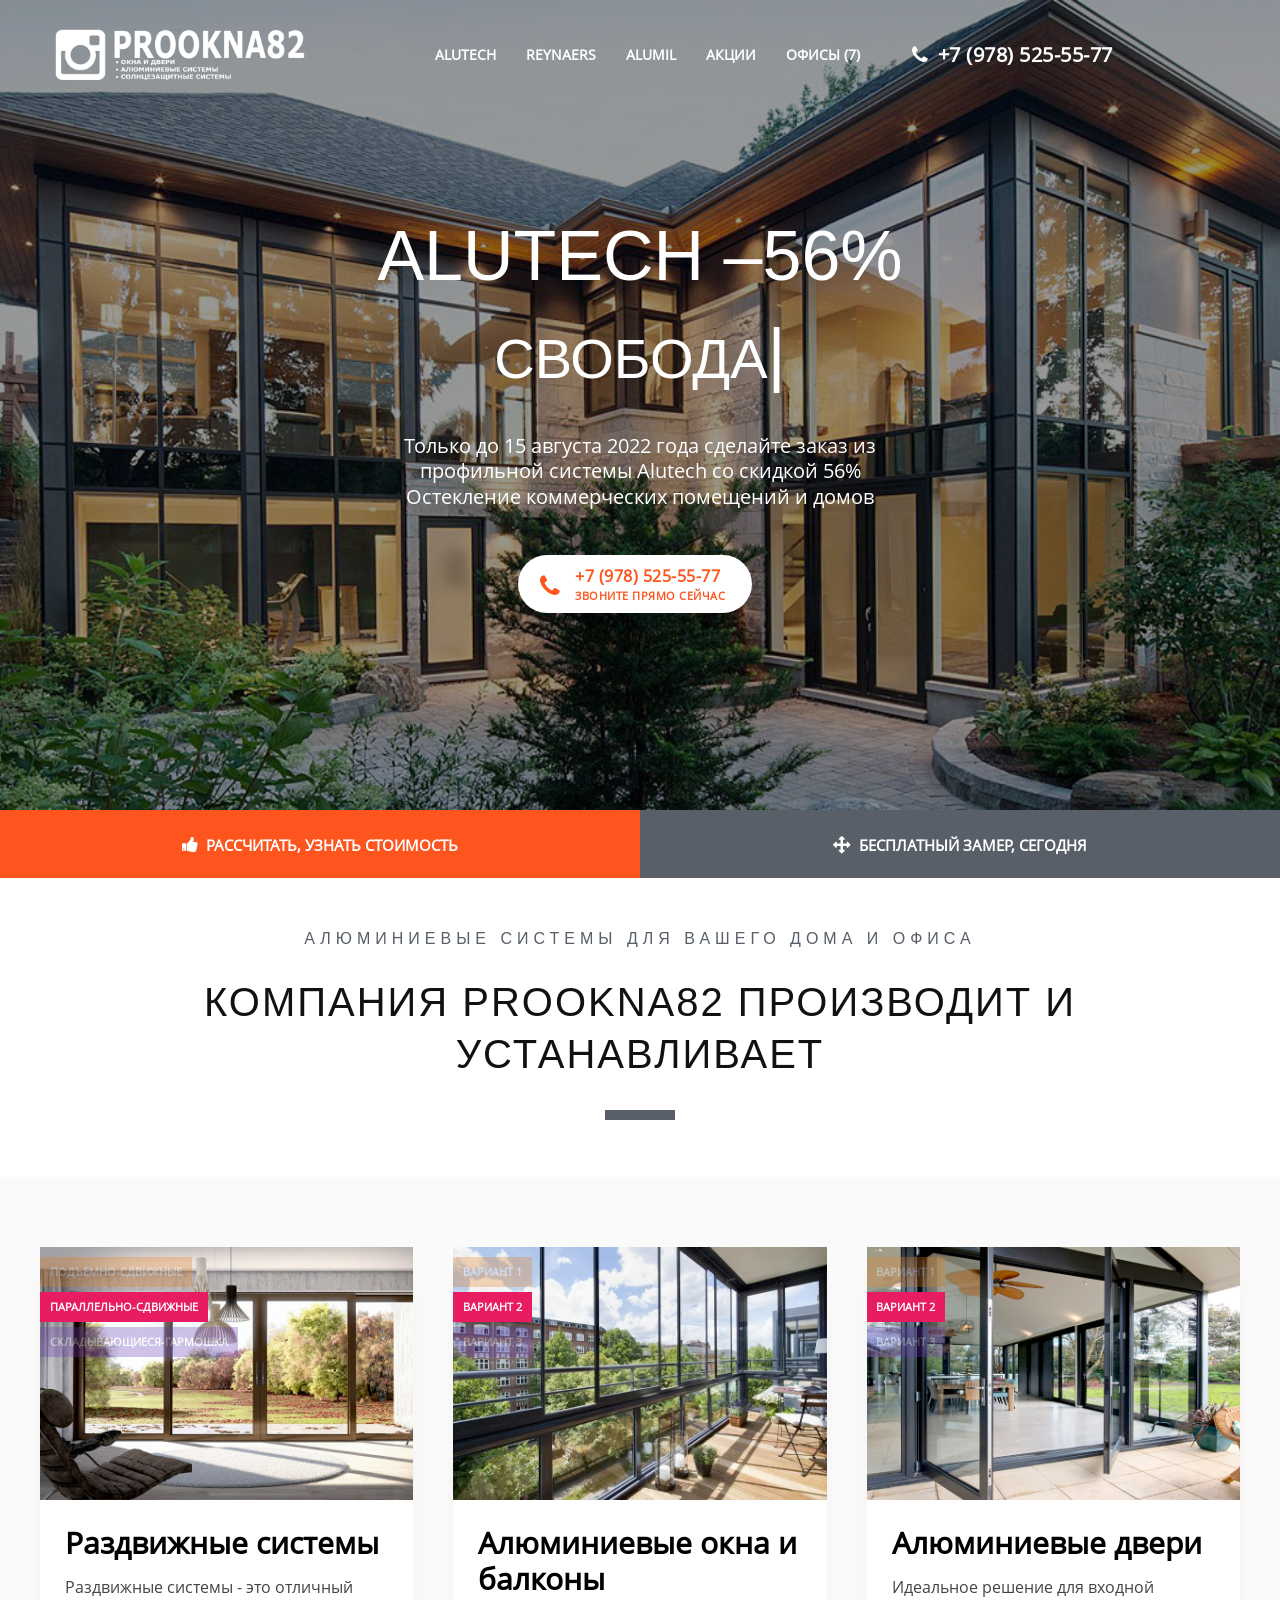
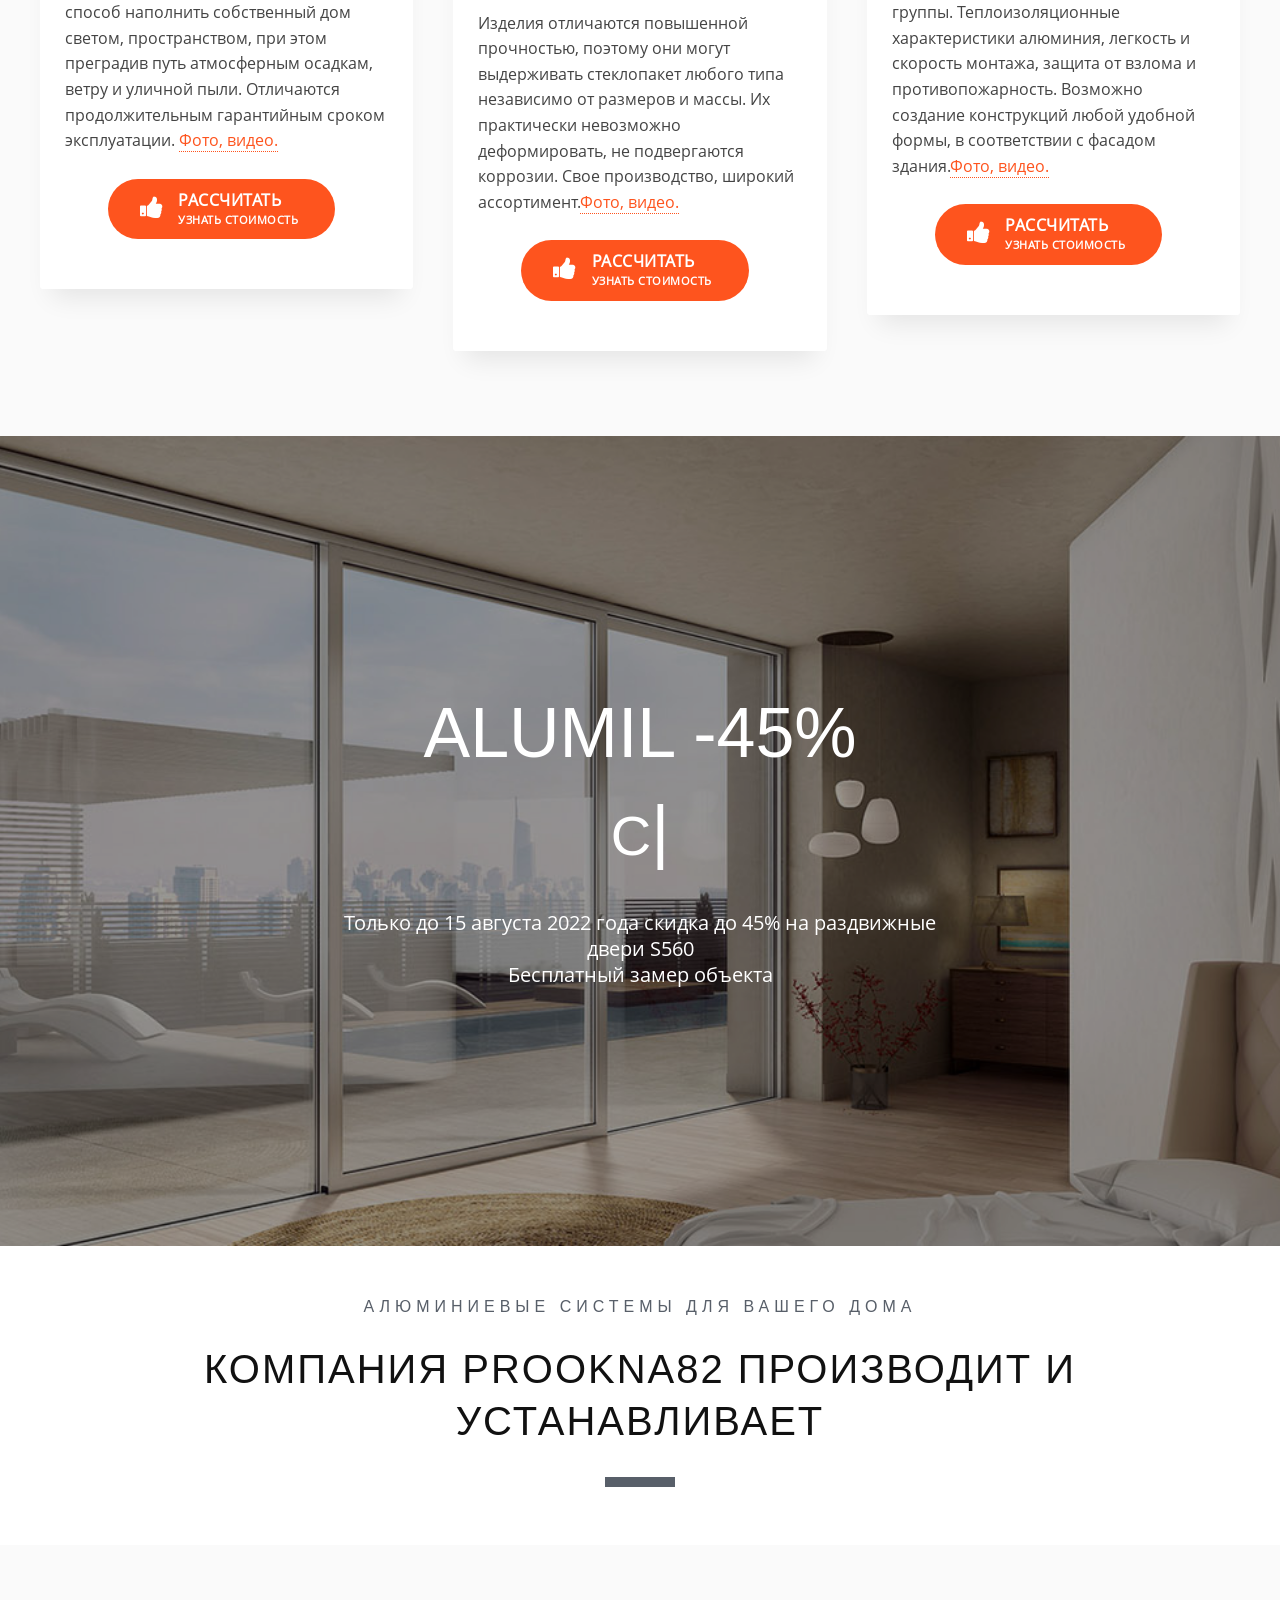
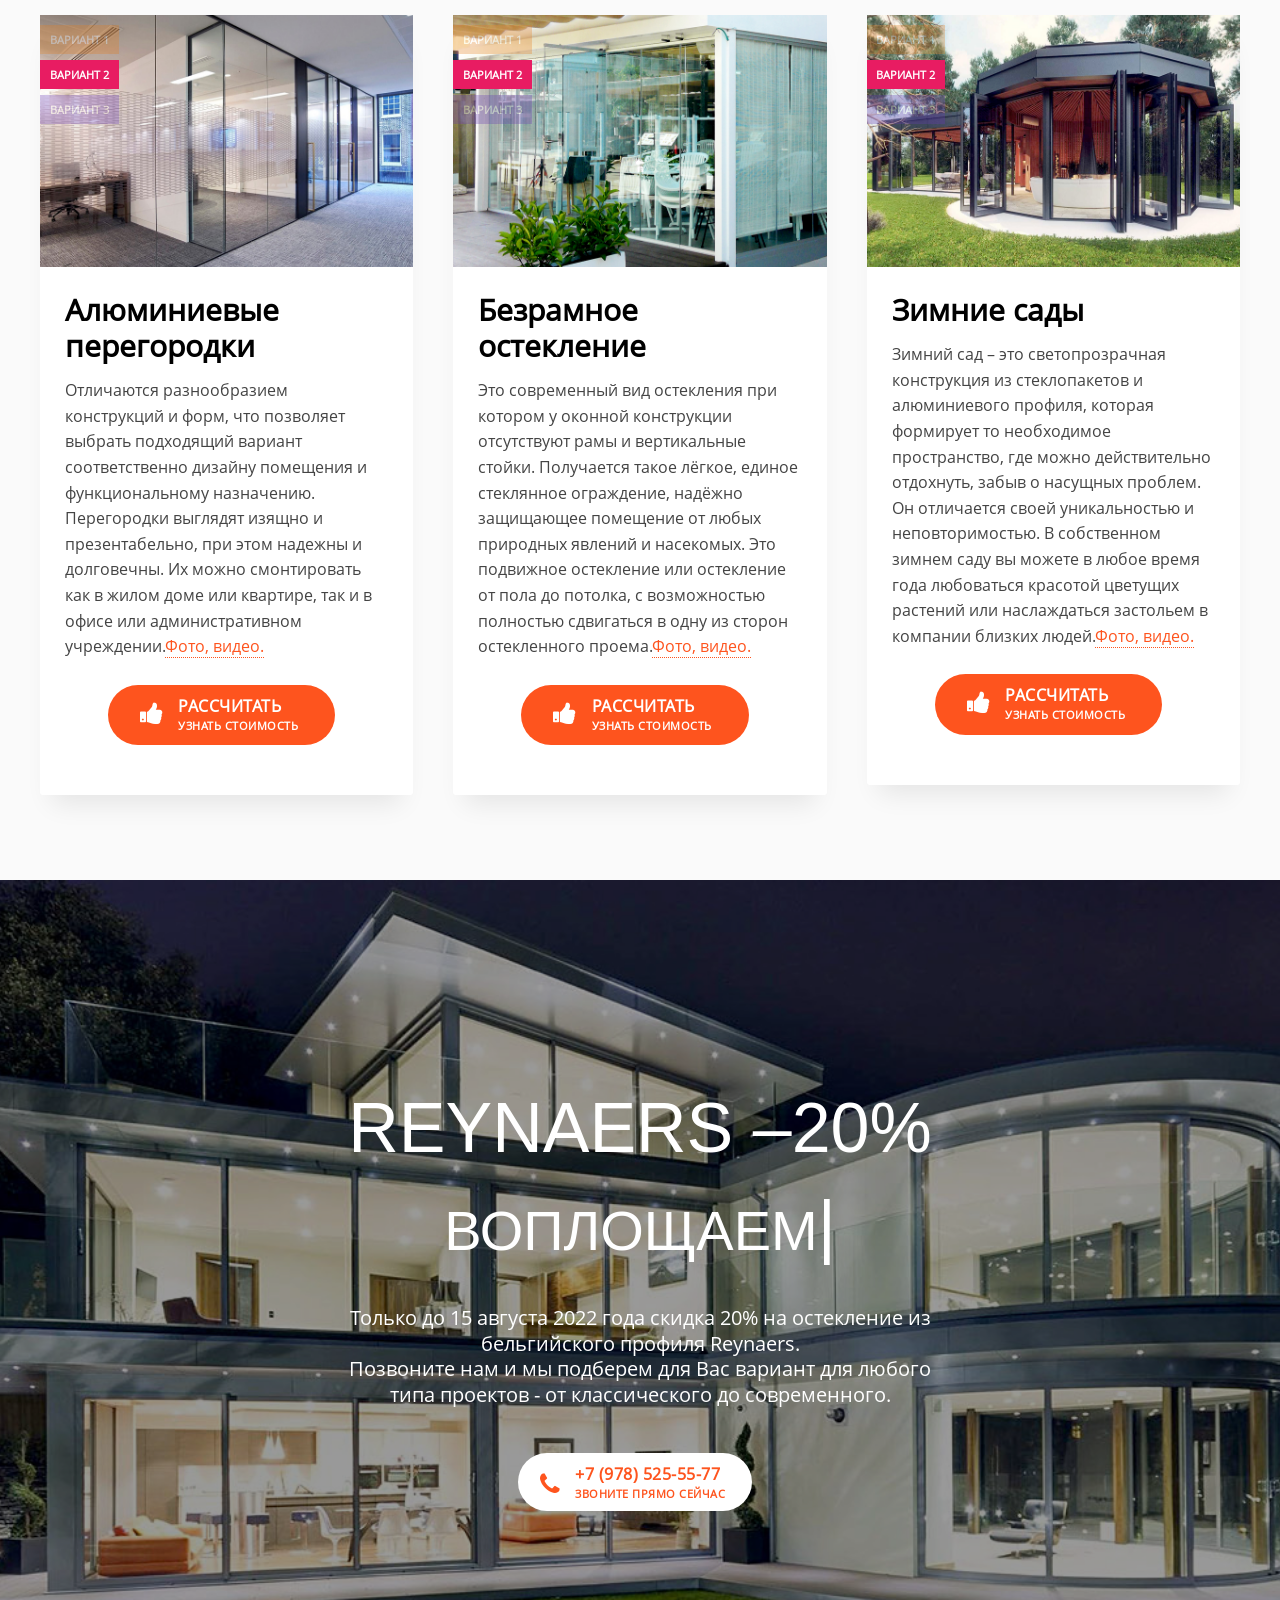
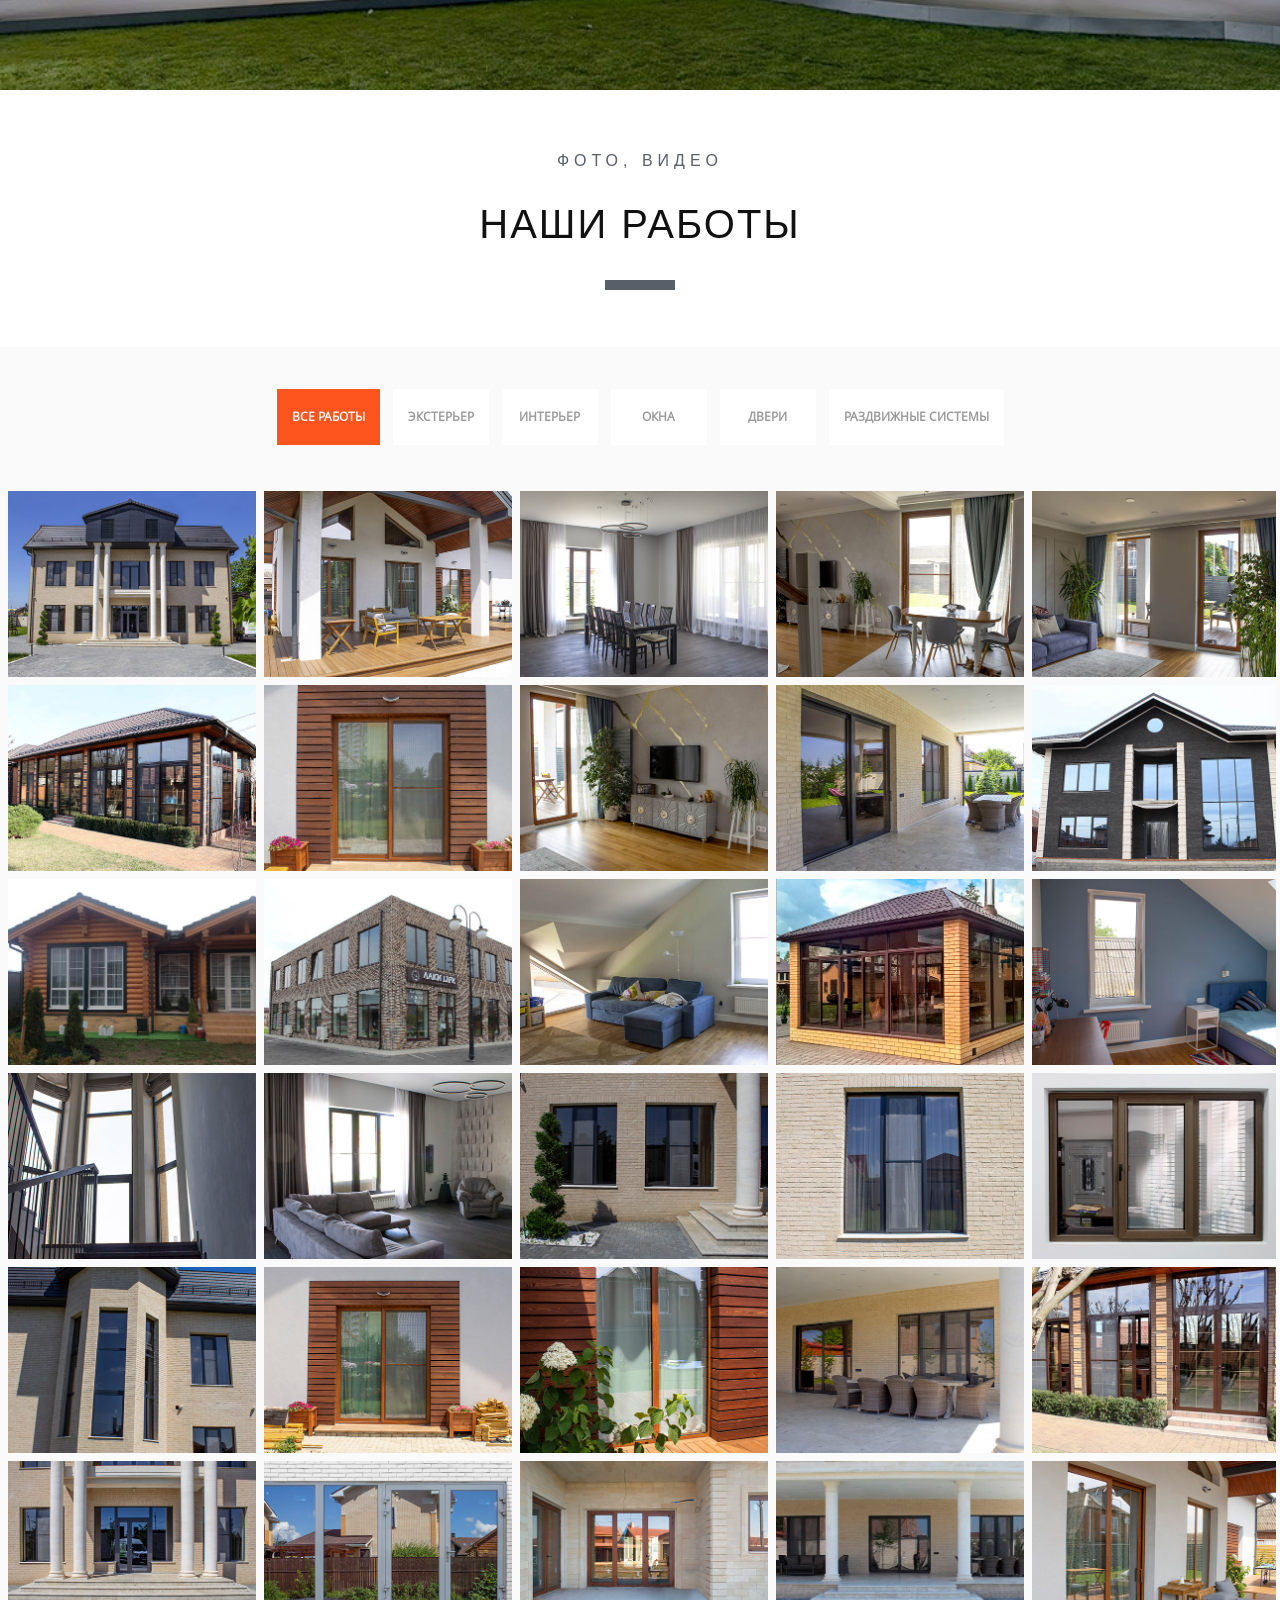
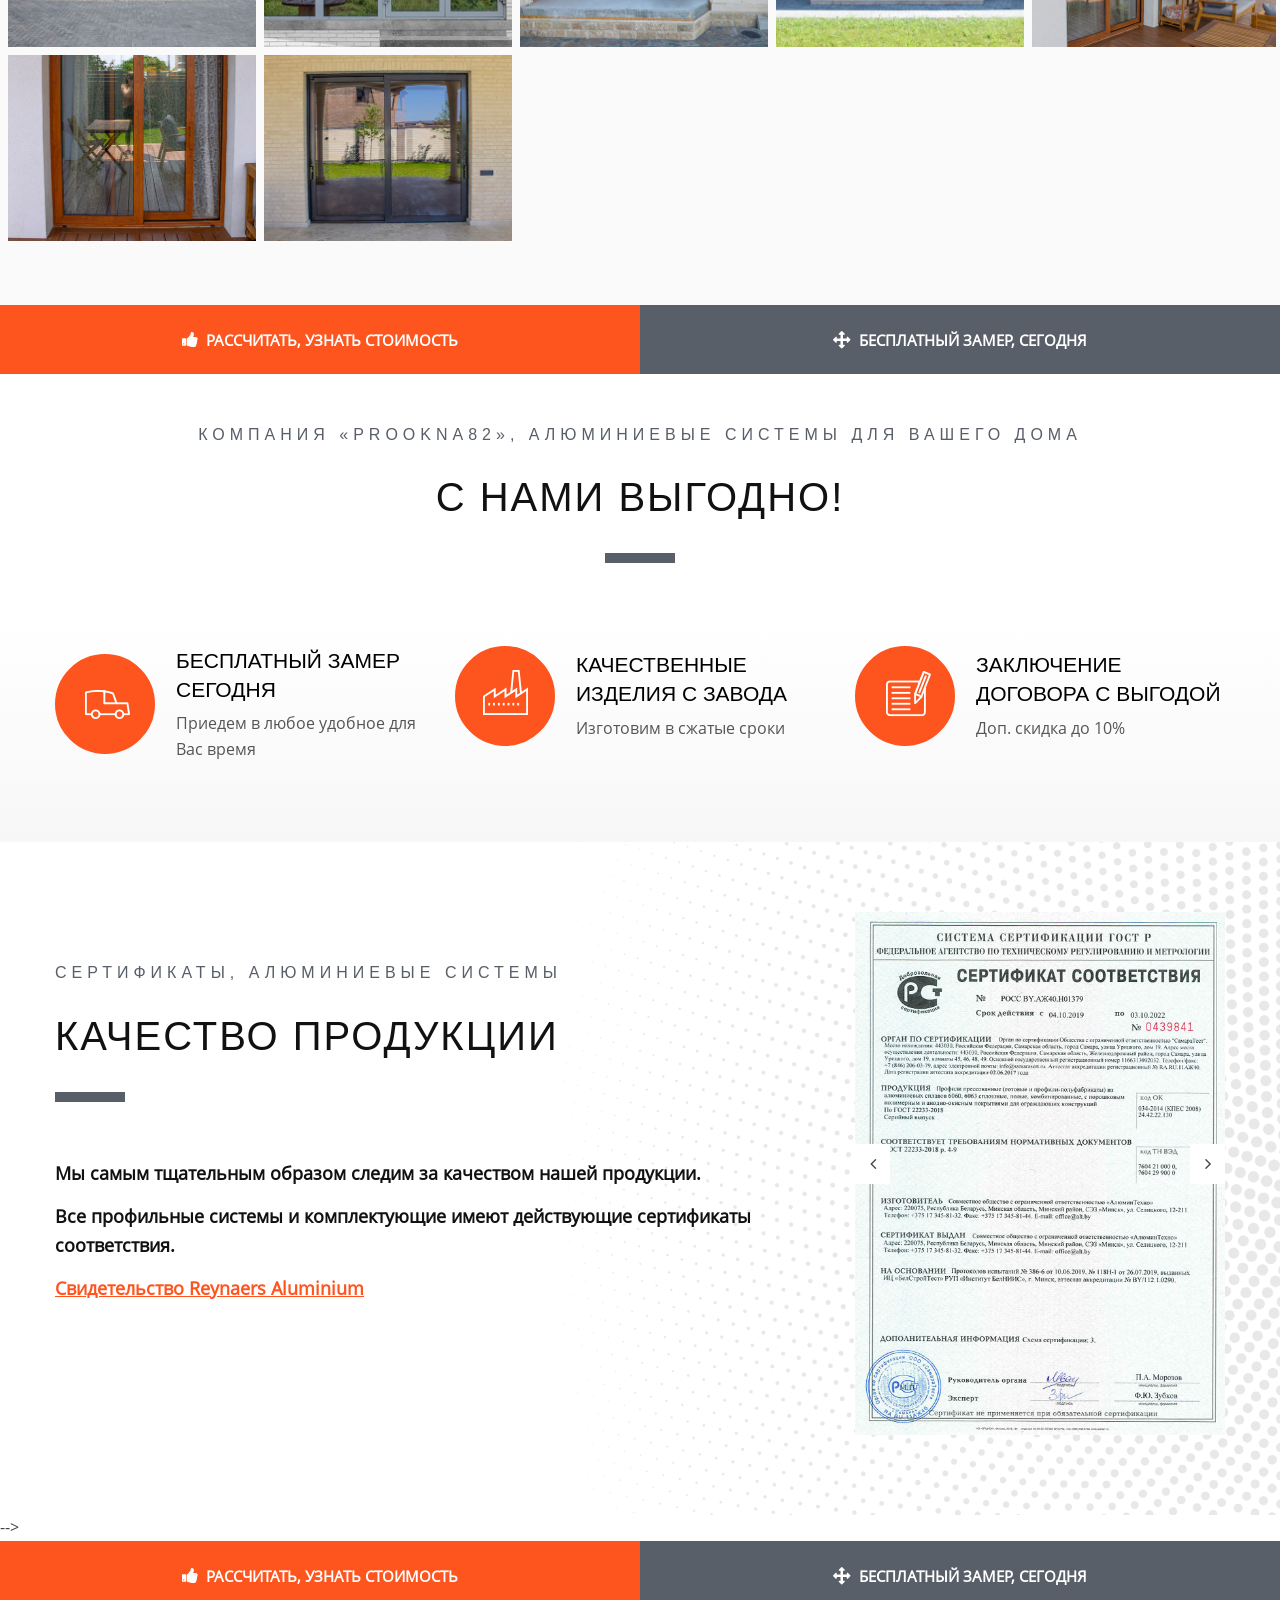
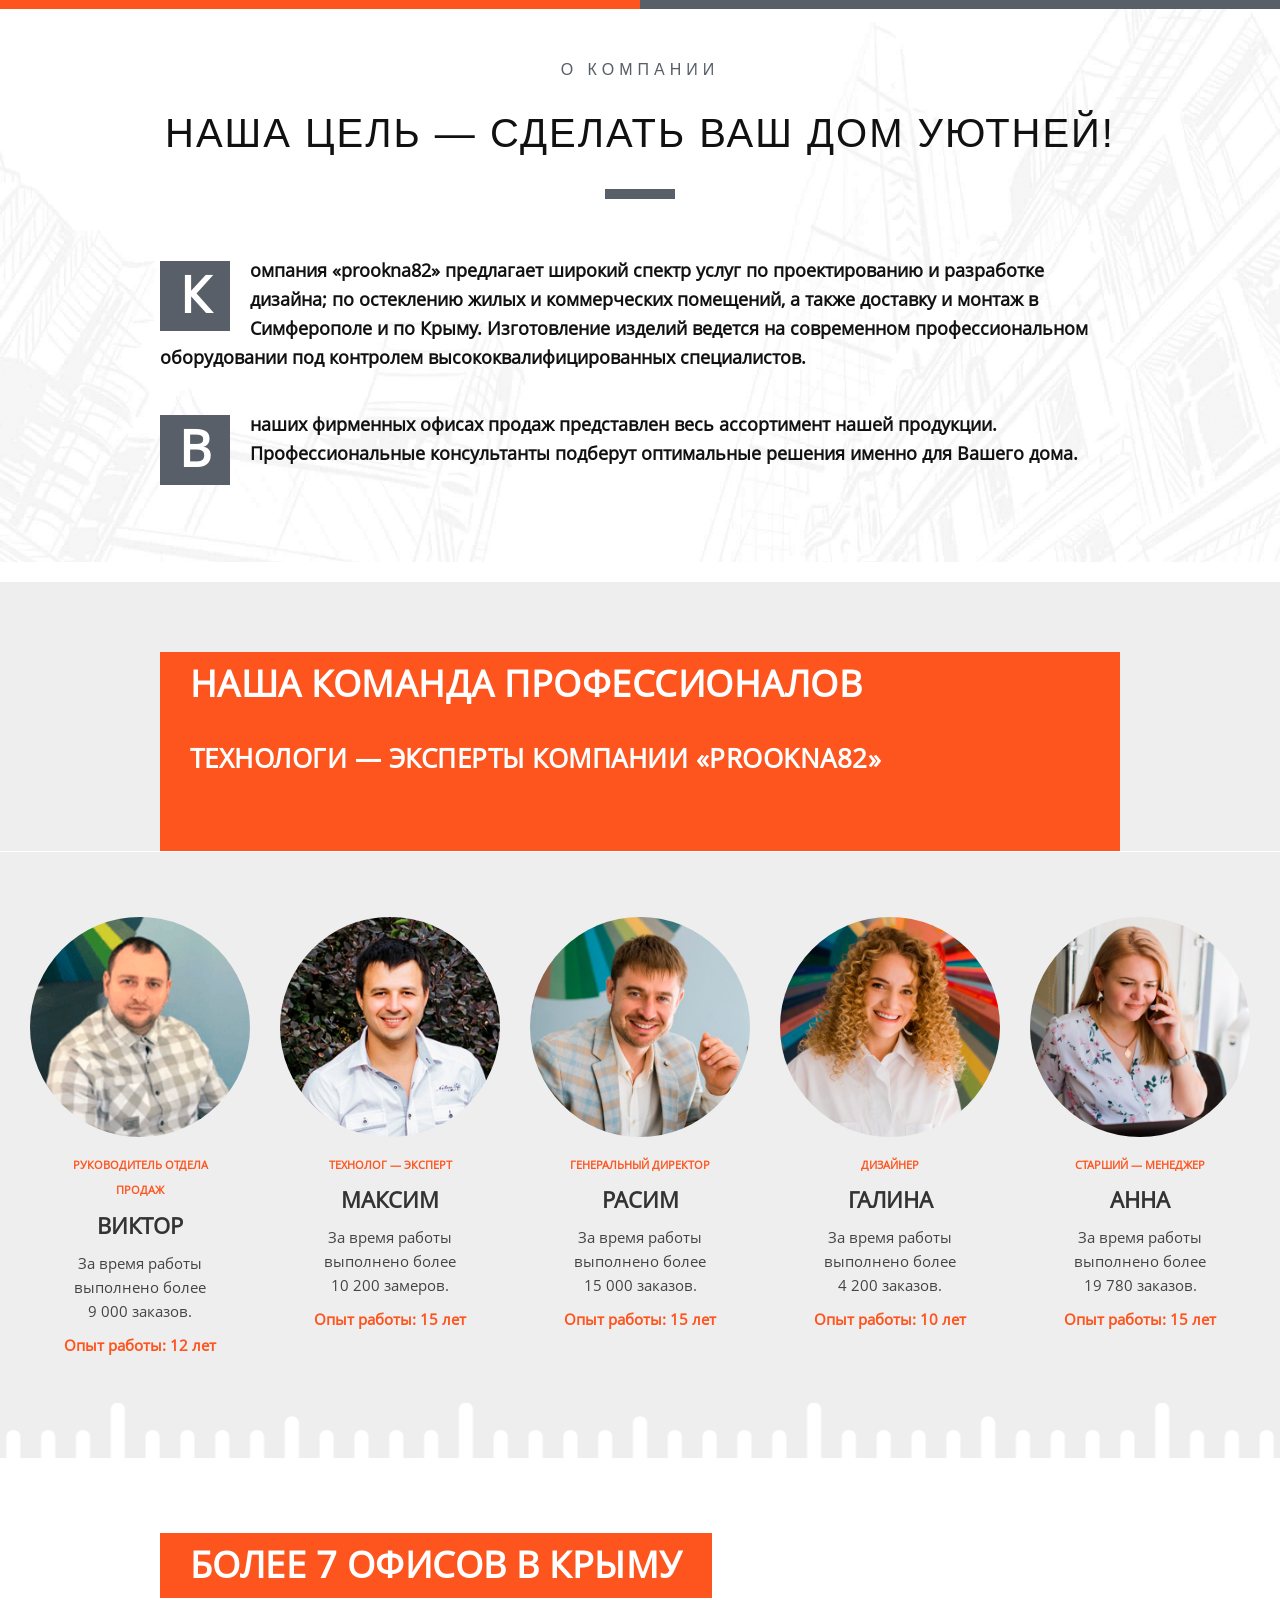
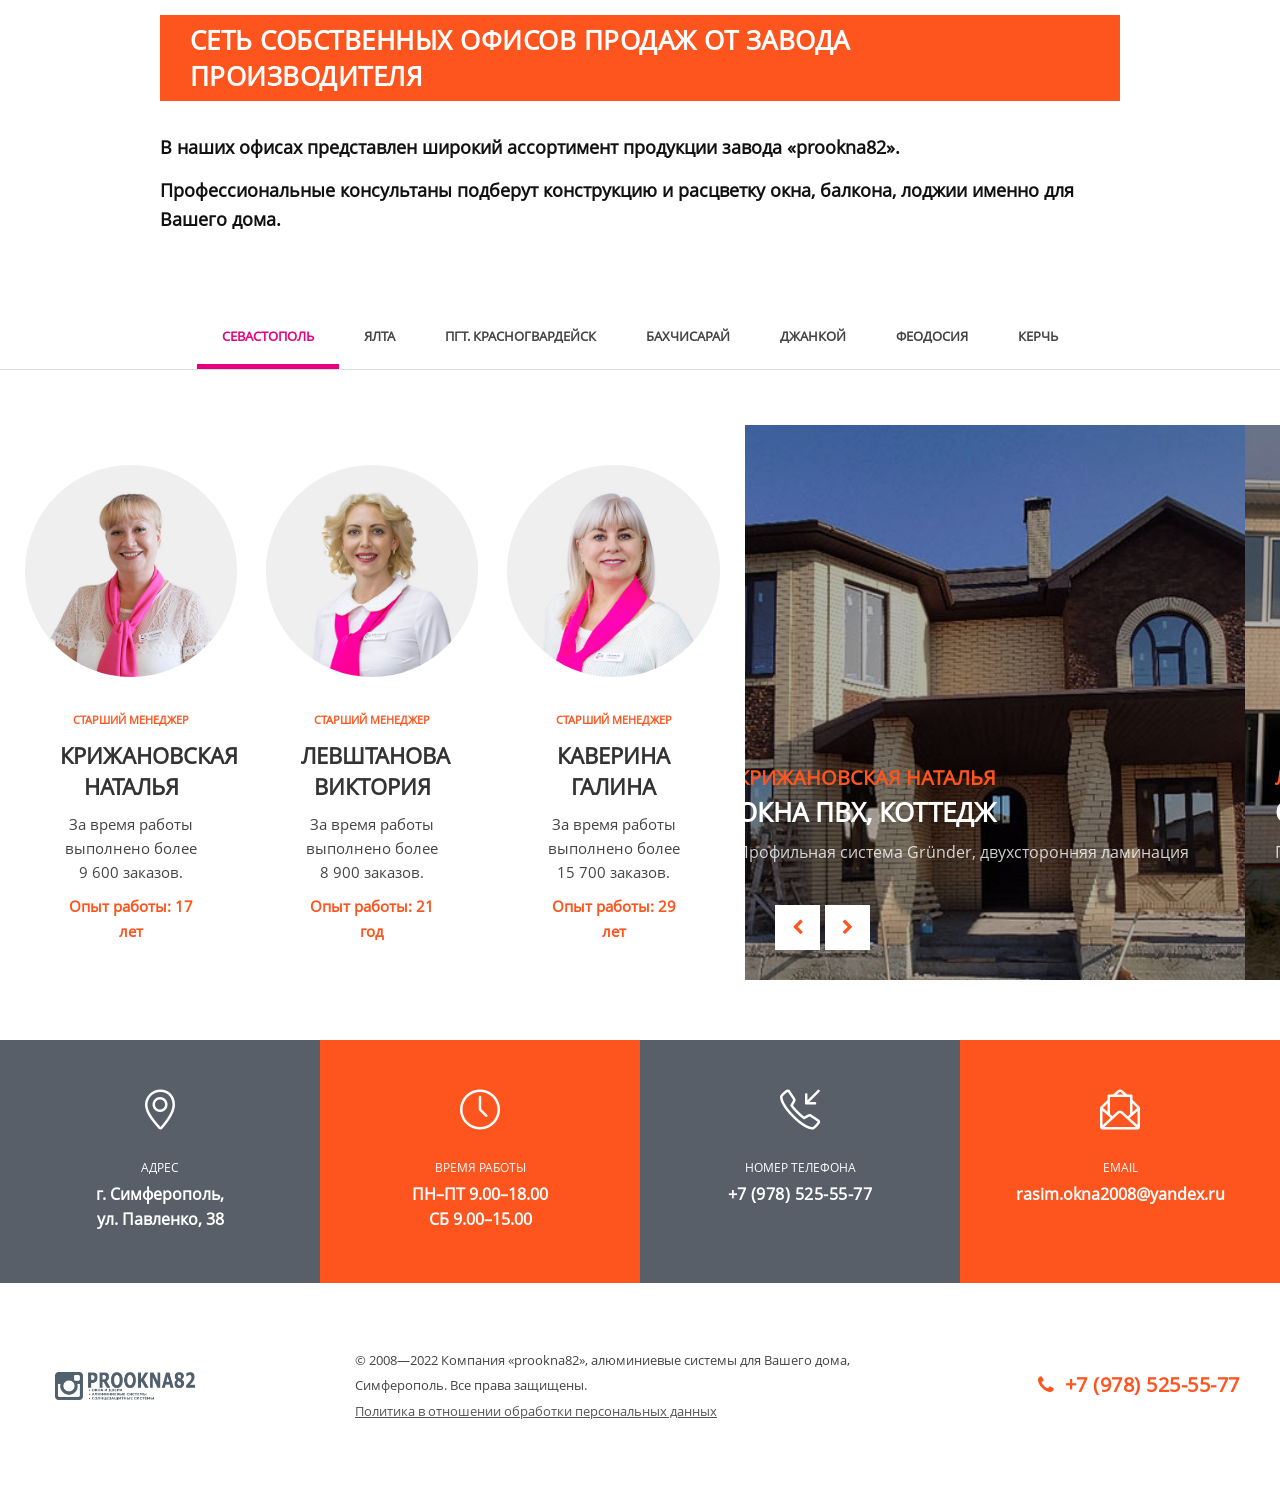
==== commit c9ca752b: "fix form" ====
--- a/index.html
+++ b/index.html
@@ -1,707 +1,3766 @@
-<!DOCTYPE html>
+﻿<!DOCTYPE html>
 <html lang="ru">
-<!-- Цвет желтый #f9ca24 red: #ff3333 blue: #00ccff  aliceblue: #f0f8ff-->
 
 <head>
-    <meta charset="UTF-8">
-    <meta http-equiv="X-UA-Compatible" content="IE=edge">
-    <meta name="viewport" content="width=device-width, initial-scale=1.0">
-    <title>Купить окна в Керчи</title>
-    <link rel="stylesheet" href="./pages/index.css">
+	<title>prookna82, алюминиевые системы для Вашего дома — Республика Крым</title>
+	<meta charset="utf-8">
+	<meta name="viewport" content="width=device-width, initial-scale=1, shrink-to-fit=no">
+	<meta http-equiv="x-ua-compatible" content="ie=edge">
+	<meta name="yandex-verification" content="523a684fdad546c7">
+	<meta name="yandex-verification" content="53c6d2e9ed339d3c">
+	<meta name="google-site-verification" content="8DDU9tz8K47lpgKO-baaFksvA6cOXDXyI85cSHFyHg0">
+	<link rel="shortcut icon" type="image/png" href="favicon96.png">
+	<link rel="icon" type="image/png" href="icon.png">
+	<link rel="icon" type="image/x-icon" href="favicon.ico">
+	<link href="css?family=Open+Sans:300,400,600,700,800&display=swap&subset=cyrillic" rel="stylesheet">
+	<meta name="robots" content="index, follow">
+	<meta name="keywords" content="Алюминиевые системы — Республика Крым">
+	<meta name="description" content="prookna82, алюминиевые системы для Вашего дома — Республика Крым">
+	<link href="bitrix/js/main/core/css/core.min.css?15277184962854" type="text/css" rel="stylesheet">
+
+	<script>
+		data - skip - moving="true" > (function (w, d) { var v = w.frameCacheVars = { 'CACHE_MODE': 'HTMLCACHE', 'storageBlocks': [], 'dynamicBlocks': { '4enrz3': '39476f1ab2d9', 'LRbDtM': '7c3586d2fc54' }, 'AUTO_UPDATE': true, 'AUTO_UPDATE_TTL': '120' }; var inv = false; if (v.AUTO_UPDATE === false) { if (v.AUTO_UPDATE_TTL && v.AUTO_UPDATE_TTL > 0) { var lm = Date.parse(d.lastModified); if (!isNaN(lm)) { var td = new Date().getTime(); if ((lm + v.AUTO_UPDATE_TTL * 1000) >= td) { w.frameRequestStart = false; w.preventAutoUpdate = true; return; } inv = true; } } else { w.frameRequestStart = false; w.preventAutoUpdate = true; return; } } var r = w.XMLHttpRequest ? new XMLHttpRequest() : (w.ActiveXObject ? new w.ActiveXObject("Microsoft.XMLHTTP") : null); if (!r) { return; } w.frameRequestStart = true; var m = v.CACHE_MODE; var l = w.location; var x = new Date().getTime(); var q = "?bxrand=" + x + (l.search.length > 0 ? "&" + l.search.substring(1) : ""); var u = l.protocol + "//" + l.host + l.pathname + q; r.open("GET", u, true); r.setRequestHeader("BX-ACTION-TYPE", "get_dynamic"); r.setRequestHeader("BX-CACHE-MODE", m); r.setRequestHeader("BX-CACHE-BLOCKS", v.dynamicBlocks ? JSON.stringify(v.dynamicBlocks) : ""); if (inv) { r.setRequestHeader("BX-INVALIDATE-CACHE", "Y"); } try { r.setRequestHeader("BX-REF", d.referrer || ""); } catch (e) { } if (m === "APPCACHE") { r.setRequestHeader("BX-APPCACHE-PARAMS", JSON.stringify(v.PARAMS)); r.setRequestHeader("BX-APPCACHE-URL", v.PAGE_URL ? v.PAGE_URL : ""); } r.onreadystatechange = function () { if (r.readyState != 4) { return; } var a = r.getResponseHeader("BX-RAND"); var b = w.BX && w.BX.frameCache ? w.BX.frameCache : false; if (a != x || !((r.status >= 200 && r.status < 300) || r.status === 304 || r.status === 1223 || r.status === 0)) { var f = { error: true, reason: a != x ? "bad_rand" : "bad_status", url: u, xhr: r, status: r.status }; if (w.BX && w.BX.ready) { BX.ready(function () { setTimeout(function () { BX.onCustomEvent("onFrameDataRequestFail", [f]); }, 0); }); } else { w.frameRequestFail = f; } return; } if (b) { b.onFrameDataReceived(r.responseText); if (!w.frameUpdateInvoked) { b.update(false); } w.frameUpdateInvoked = true; } else { w.frameDataString = r.responseText; } }; r.send(); })(window, document);</script>
+	<script>
+		data - skip - moving="true" > (function (w, d, n) { var cl = "bx-core"; var ht = d.documentElement; var htc = ht ? ht.className : undefined; if (htc === undefined || htc.indexOf(cl) !== -1) { return; } var ua = n.userAgent; if (/(iPad;)|(iPhone;)/i.test(ua)) { cl += " bx-ios"; } else if (/Android/i.test(ua)) { cl += " bx-android"; } cl += (/(ipad|iphone|android|mobile|touch)/i.test(ua) ? " bx-touch" : " bx-no-touch"); cl += w.devicePixelRatio && w.devicePixelRatio >= 2 ? " bx-retina" : " bx-no-retina"; var ieVersion = -1; if (/AppleWebKit/.test(ua)) { cl += " bx-chrome"; } else if ((ieVersion = getIeVersion()) > 0) { cl += " bx-ie bx-ie" + ieVersion; if (ieVersion > 7 && ieVersion < 10 && !isDoctype()) { cl += " bx-quirks"; } } else if (/Opera/.test(ua)) { cl += " bx-opera"; } else if (/Gecko/.test(ua)) { cl += " bx-firefox"; } if (/Macintosh/i.test(ua)) { cl += " bx-mac"; } ht.className = htc ? htc + " " + cl : cl; function isDoctype() { if (d.compatMode) { return d.compatMode == "CSS1Compat"; } return d.documentElement && d.documentElement.clientHeight; } function getIeVersion() { if (/Opera/i.test(ua) || /Webkit/i.test(ua) || /Firefox/i.test(ua) || /Chrome/i.test(ua)) { return -1; } var rv = -1; if (!!(w.MSStream) && !(w.ActiveXObject) && ("ActiveXObject" in w)) { rv = 11; } else if (!!d.documentMode && d.documentMode >= 10) { rv = 10; } else if (!!d.documentMode && d.documentMode >= 9) { rv = 9; } else if (d.attachEvent && !/Opera/.test(ua)) { rv = 8; } if (rv == -1 || rv == 8) { var re; if (n.appName == "Microsoft Internet Explorer") { re = new RegExp("MSIE ([0-9]+[\.0-9]*)"); if (re.exec(ua) != null) { rv = parseFloat(RegExp.$1); } } else if (n.appName == "Netscape") { rv = 11; re = new RegExp("Trident/.*rv:([0-9]+[\.0-9]*)"); if (re.exec(ua) != null) { rv = parseFloat(RegExp.$1); } } } return rv; } })(window, document, navigator);</script>
+
+
+	<link href="bitrix/cache/css/vl/alum/kernel_main/kernel_main_v1.css?16264221749804" type="text/css" rel="stylesheet">
+	<link href="bitrix/js/ui/fonts/opensans/ui.font.opensans.min.css?15434829441861" type="text/css" rel="stylesheet">
+	<link href="bitrix/js/main/popup/dist/main.popup.bundle.min.css?158825635723459" type="text/css" rel="stylesheet">
+	<link href="bitrix/cache/css/vl/alum/page_9176c60975ccf79c7e4178771c9e2183/page_9176c60975ccf79c7e4178771c9e2183_v1.css?16264221742499"
+		  type="text/css" rel="stylesheet">
+	<link href="bitrix/cache/css/vl/alum/template_752641ddc4ce2f495638e7124eaa76bc/template_752641ddc4ce2f495638e7124eaa76bc_v1.css?16264221742691137"
+		  type="text/css" data-template-style="true" rel="stylesheet">
+
+
+
+
+
+
+
+	<!-- Теги Open Graph -->
+	<meta property="og:title" content="prookna82, алюминиевые системы для Вашего дома &mdash; Республика Крым">
+	<meta property="og:description" content="prookna82, алюминиевые системы для Вашего дома &mdash; Республика Крым">
+	<meta property="og:url" content="https://prookna82.ru/">
+	<meta property="og:type" content="website">
+	<meta property="og:site_name" content="ЛЕНДИНГ: prookna82 алюминиевые системы">
+	<!-- /Теги Open Graph -->
+
+
+
+	<link href="css-1?family=Open+Sans:300,400,600,700,800|Rubik:300,400,500,700,900&display=swap&subset=cyrillic" rel="stylesheet">
+
+	<style>
+		.h-rubik {
+			font-family: "Rubik", Helvetica, Arial, sans-serif;
+		}
+	</style>
+
+
+	<!-- Global site tag (gtag.js) - Google Analytics -->
 </head>
 
-<body class="page">
-
-    <header class="header">
-
-        <div class="header__contact">
-            <div class="header__container-logo">
-                <img class="logo" src="./images/logo.png" alt="ВинПласт">
-                <p class="header__question">нам 15 лет</p>
-            </div>
-
-            <div class="header__container">
-                <p class="header__question">Скидка 50% на любые окна!
-                    Предложение ограничено.
-                </p>
-
-            </div>
-
-            <div class="header__social-container">
-
-                <a class="header__social-link" href="whatsapp://send/?phone=+79787212100">
-                    <img class="header__ico-wa" src="./images/wa.png" alt="">
-                    <p class="header__social-text">WhatsApp</p>
-                </a>
-                <a class="header__social-link" href="viber://chat?number=+79787212100">
-                    <img class="header__ico-wa" src="./images/viber.png" alt="">
-                    <p class="header__social-text">Viber</p>
-                </a>
-            </div>
-            <a class="header__ico-call" href="tel:+79787212100"><img class="header__ico-call" src="./images/call.png"
-                    alt=""></a>
-            <div class="header__call">
-
-                <a class="header__call" href="tel:+79787212100">+7(978) 721-21-00</a>
-            </div>
-            <div class="header__container">
-                <p class="header__question">Или закажите обратный звонок и мы перезвоним</p>
-                <button class="header__callback">
-                    <p>ПЕРЕЗВОНИТЕ МНЕ</p>
-                </button>
-            </div>
-
-
-        </div>
-
-        <nav class="header__nav">
-            <ul class="header__list">
-                <li class="header__item"><a class="header__item-link header__item-link_active" href="">Окна</a></li>
-                <li class="header__item"><a class="header__item-link" href="">Балкон</a></li>
-                <li class="header__item"><a class="header__item-link" href="">Лоджия</a></li>
-                <li class="header__item"><a class="header__item-link" href="">Что входит в стоимость?</a></li>
-                <li class="header__item"><a class="header__item-link" href="">Акции</a></li>
-                <li class="header__item"><a class="header__item-link" href="">Контакты</a></li>
-            </ul>
-        </nav>
-    </header>
-
-    <main class=" content">
-
-        <section class="lead">
-            <div class="lead__wrapper">
-                <div class="lead__wrapper-left">
-                    <h1 class="lead__title">Окна в Керчи.<br> От 3600руб. За 6 дней.<br> От производителя.</h1>
-                    <p class="lead__sale">Скидка до 50% + 5 подарков!</p>
-                    <button class="lead__button-sale">
-                        <p>Получить подарки</p>
-                    </button>
-                </div>
-                <div class="lead__wrapper-right">
-                    <form class="callback__form callback__form_lead" enctype="multipart/form-data" method="post"
-                        id="form" onsubmit="send(event, 'send.php')">
-                        <img class="callback__sale" src="./images/icon-sale.svg" alt="">
-                        <h2 class="callback__title">ЗАПИСАТЬСЯ</h2>
-                        <p class="callback__subtitle">на бесплатный замер
-                            и получить скидку!</p>
-                        <div class="callback__inputs callback__form_lead ">
-                            <fieldset class="callback__input-container callback__input-container_lead">
-                                <input class="callback__item callback__item_lead" placeholder="Ваше имя" name="name"
-                                    type="text">
-                                <input class="callback__item callback__item_lead" placeholder="Номер телефона"
-                                    name="email" type="text">
-                            </fieldset>
-                            <fieldset class="callback__handlers">
-                                <input class="callback__button" type="submit" value="Заказать звонок">
-                            </fieldset>
-                        </div>
-                        <p class="callback__privacy">Нажимая на кнопку, Вы даете согласие на <a
-                                class="callback__privacy-link" href="./privacy.html"> обработку своих персональных
-                                данных.</a></p>
-                    </form>
-                </div>
-
-            </div>
-            </div>
-        </section>
-
-        <section class="steps">
-            <h2 class="steps__title">Порядок сотрудничества с нашей компанией</h2>
-            <div class="steps__container">
-                <div class="steps__step">
-                    <p class="steps__circle">1</p>
-                    <h3 class="steps__subtitle">Заявка</h3>
-                    <p class="steps__paragraph">Вы оставляете заявку на сайте или по телефону.</p>
-                </div>
-
-                <div class="steps__step">
-                    <p class="steps__circle">2</p>
-                    <h3 class="steps__subtitle">Выезд замерщика</h3>
-                    <p class="steps__paragraph">К вам приезжает специалист, делает замер и рассчитывает стоимость.</p>
-                </div>
-
-                <div class="steps__step">
-                    <p class="steps__circle">3</p>
-                    <h3 class="steps__subtitle">Заключение договора
-                    </h3>
-                    <p class="steps__paragraph">Вы заключаете с нами договор на оказание услуг по установке.</p>
-                </div>
-
-                <div class="steps__step">
-                    <p class="steps__circle">4</p>
-                    <h3 class="steps__subtitle">Доставка и установка
-                    </h3>
-                    <p class="steps__paragraph">Мы доставляем окно от производителя и устанавливаем вам.</p>
-                </div>
-            </div>
-            <button class="steps__button-callback">
-                <p>Заказать окно</p>
-            </button>
-        </section>
-
-
-
-        <section class="prof">
-            <h2 class="prof__title">Пластиковые окна нового поколения</h2>
-            <p class="prof__title-text">современное решение для вашего дома</p>
-            <div class="prof__section">
-                <div class="prof__left">
-                    <div class="prof__content">
-
-                        <div class="prof__list">
-                            <div class="prof__item" id="p1">
-
-                                <img src="./images/prof/product-1-mini.png" alt="">
-                            </div>
-                            <div class="prof__item" id="p2">
-                                <img src="./images/prof/product-2-mini.png.png" alt="">
-                            </div>
-                            <div class="prof__item" id="p3">
-                                <img src="./images/prof/product-3-mini.png.png" alt="">
-                            </div>
-                            <div class="prof__item prof__item_active" id="p4">
-                                <img src="./images/prof/product-4-mini.png.png" alt="">
-                            </div>
-                            <div class="prof__item" id="p5">
-                                <img src="./images/prof/product-5-mini.png.png" alt="">
-                            </div>
-                            <div class="prof__item" id="p6">
-                                <img src="./images/prof/product-6-mini.png.png" alt="">
-                            </div>
-                        </div>
-
-                        <div class="prof__images-p1">
-                            <p>Белый</p>
-                            <img src="./images/prof/product-1.png" alt="">
-                        </div>
-
-                        <div class="prof__images-p2">
-                            <p>Кремовый</p>
-                            <img src="./images/prof/product-2.png" alt="">
-                        </div>
-
-                        <div class="prof__images-p3">
-                            <p>Антик</p>
-                            <img src="./images/prof/product-3.png" alt="">
-                        </div>
-
-                        <div class="prof__images-p4 prof__images_active">
-                            <p>Золотой дуб</p>
-                            <img src="./images/prof/product-4.png" alt="">
-                        </div>
-
-                        <div class="prof__images-p5">
-                            <p>Антрацит</p>
-                            <img src="./images/prof/product-5.png" alt="">
-                        </div>
-
-                        <div class="prof__images-p6">
-                            <p>Махагон</p>
-                            <img src="./images/prof/product-6.png" alt="">
-                        </div>
-
-                    </div>
-                </div>
-                <div class="prof__right">
-                    <h2 class="prof__subtitle">KBE Expert</h2>
-
-                    <p class="prof__text-sale">от <span class="prof__text-strike">7980</span> <span
-                            class="prof__text-color"> 3 990 </span>
-                        руб./м<sup><small>2</small></sup>
-                    </p>
-                    <p class="prof__paragraph">Технологичный продукт нового поколения. 5-ти камерный профиль шириной 70
-                        мм, энергосберегающее
-                        i-стекло и расширенный пакет фурнитуры уже в базовой комплектации. Высокая пропускная
-                        способность
-                        света, геометрическая стабильность и совершенная защита от холода и шума.</p>
-                    <div class="prof__callback">
-                        <button class="prof__button-callback">
-                            <p>Рассчитать стоимость</p>
-                        </button>
-
-                        <p class="prof__akcia">Акция действует
-                            до 30.05.2022</p>
-                    </div>
-                </div>
-            </div>
-        </section>
-
-
-
-
-
-
-
-
-
-
-
-
-
-
-
-
-
-
-
-
-
-
-
-
-
-        <section class="about">
-            <div class="about__company">
-                <h2 class="about__title">Наша компания и услуги</h2>
-                <p class="about__subtitle">Устанавливаем окна в Керчи, используя современные оконные системы и
-                    технологии</p>
-                <p class="about__paragraph">Мы занимаемся установкой и ремонтом окон в квартирах и домах. Работаем с
-                    такими компаниями, как <strong>
-                        REHAU, Elex, Opac</strong>. Это компании с новыми технологиями в разработке
-                    профилей и остекления.</p>
-                <p class="about__paragraph">Более 12 лет компания <strong>"WinPlast"</strong> производит и устанавливает
-                    окна из
-                    качественного профиля немецкого и
-                    российского производства. Мы делаем для своих клиентов всё самое необходимое, чтобы в их доме было
-                    всегда тепло и уютно!</p>
-                <p class="about__paragraph">Вы можете вызвать бесплатно замерщика. Он же поможет составить смету и
-                    договор. Мы стараемся сделать
-                    весь
-                    процесс быстрым и удобным. Изучите наш каталог и отправьте ваш запрос или свяжитесь с нами
-                    <a class="about__link-call" href="">по телефону</a>
-                    для консультации.
-                </p>
-            </div>
-            <ul class="about__list">
-                <li class="about__item"><img src="./images/durability.webp" alt="">
-                    <p class="about__item-paragraph">Долговечность и прочность</p>
-                </li>
-                <li class="about__item"><img src="./images/noise.webp" alt="">
-                    <p class="about__item-paragraph">Система шумоподавления</p>
-                </li>
-                <li class="about__item"><img src="./images/design.webp" alt="">
-                    <p class="about__item-paragraph">Дизайн и качество</p>
-                </li>
-                <li class="about__item"><img src="./images/guarantee.webp" alt="">
-                    <p class="about__item-paragraph">Гарантия на окна и комплектующие</p>
-                </li>
-            </ul>
-            <p class="about__paragraph-help">Мы бесплатно поможем вам с замером и раcсчетом стоимости ваших окон.
-                <button class="about__link-callback">Закажите обратный
-                    звонок</button>
-            </p>
-        </section>
-
-        <section class="elements">
-            <ul class="elements__list" id="elements-list">
-                <li class="elements__element" id="elements-element">
-                    <img class="elements__image" id="elements-image" src="./images/1stv.webp" alt="#">
-                    <h2 class="elements__title" id="elements-title">Одностворчатое окно с поворотом</h2>
-                    <p class="elements__subtitle">От 3600руб. <span class="elements__old-subtitle">7200</span></p>
-                    <button class="elements__button-callback">
-                        <p>Заказать</p>
-                    </button>
-                </li>
-                <li class="elements__element" id="elements-element">
-                    <img class="elements__image" id="elements-image" src="./images/2stv2.webp" alt="#">
-                    <h2 class="elements__title" id="elements-title">Двустворчатое окно с поворотом</h2>
-                    <p class="elements__subtitle">От 5500руб. <span class="elements__old-subtitle">11000</span></p>
-                    <button class="elements__button-callback">
-                        <p>Заказать</p>
-                    </button>
-                </li>
-                <li class="elements__element" id="elements-element">
-                    <img class="elements__image" id="elements-image" src="./images/3stv.webp" alt="#">
-                    <h2 class="elements__title" id="elements-title">Трехстворчатое окно с поворотом</h2>
-                    <p class="elements__subtitle">От 7400руб. <span class="elements__old-subtitle">14800</span></p>
-                    <button class="elements__button-callback">
-                        <p>Заказать</p>
-                    </button>
-                </li>
-                <li class="elements__element" id="elements-element">
-                    <img class="elements__image" id="elements-image" src="./images/blkn.webp" alt="#">
-                    <h2 class="elements__title" id="elements-title">Выход на балкон и окно с поворотом</h2>
-                    <p class="elements__subtitle">От 8000руб. <span class="elements__old-subtitle">16000</span></p>
-                    <button class="elements__button-callback">
-                        <p>Заказать</p>
-                    </button>
-                </li>
-            </ul>
-        </section>
-
-        <section class="callback">
-            <form class="callback__form" enctype="multipart/form-data" method="post" id="form"
-                onsubmit="send(event, 'send.php')">
-                <img class="callback__sale" src="./images/icon-sale.svg" alt="">
-                <h2 class="callback__title">ЗАПИСАТЬСЯ</h2>
-                <p class="callback__subtitle">на бесплатный замер
-                    и получить скидку!</p>
-                <div class="callback__inputs">
-                    <fieldset class="callback__input-container">
-                        <input class="callback__item" placeholder="Ваше имя" name="name" type="text">
-                        <input class="callback__item" placeholder="Номер телефона" name="email" type="text">
-                    </fieldset>
-                    <fieldset class="callback__handlers">
-                        <input class="callback__button" type="submit" value="Заказать звонок">
-                    </fieldset>
-                </div>
-                <p class="callback__privacy">Нажимая на кнопку, Вы даете согласие на <a class="callback__privacy-link"
-                        href="./privacy.html"> обработку своих персональных данных.</a></p>
-            </form>
-
-
-        </section>
-        <!---->
-        <section class="profiles">
-            <h2 class="profiles__title">Устанавливаем разные виды профилей</h2>
-            <div class="profiles__content">
-                <img class="profiles__img" src="./images/profiles-img.webp" alt="">
-                <div class="profiles__description">
-                    <div class="profiles__item">
-                        <p class="profiles__subtitle">Гарантия тишины и спокойствия в Вашем доме</p>
-                        <p class="profiles__paragraph">– <strong>Шумоподавляющие</strong> свойства стеклопакета
-                            обеспечивают тишину в
-                            городе</p>
-                    </div>
-
-                    <div class="profiles__item">
-                        <p class="profiles__subtitle">Гарантируем комфортное проживание</p>
-                        <p class="profiles__paragraph">– Вы можете выбрать <strong>теплое или холодное
-                                освещение</strong> из окна</p>
-                    </div>
-
-                    <div class="profiles__item">
-                        <p class="profiles__subtitle">Самое теплое окно для самой холодной зимы</p>
-                        <p class="profiles__paragraph">– <strong>Зимой теплый воздух сохраняется</strong> в помещении
-                            очень долго</p>
-                    </div>
-                </div>
-
-            </div>
-        </section>
-
-        <section class="brand-grid">
-            <ul class="brand-grid__list">
-                <li class="brand-grid__item"><img class="brand-grid__image" src="./images/kbe.jpg" alt=""></li>
-                <li class="brand-grid__item"><img class="brand-grid__image" src="./images/rehau.png" alt=""></li>
-                <li class="brand-grid__item"><img class="brand-grid__image" src="./images/elex.jpg" alt=""></li>
-                <li class="brand-grid__item"><img class="brand-grid__image" src="./images/opac.jpg" alt=""></li>
-                <li class="brand-grid__item"><img class="brand-grid__image" src="./images/axor.jpeg" alt=""></li>
-                <li class="brand-grid__item"><img class="brand-grid__image" src="./images/siegenia.jpg" alt=""></li>
-                <li class="brand-grid__item"><img class="brand-grid__image" src="./images/hope.jpeg" alt=""></li>
-                <li class="brand-grid__item"><img class="brand-grid__image" src="./images/wh.jpg" alt=""></li>
-            </ul>
-        </section>
-
-        <section class="furniture">
-            <h2 class="furniture__title">Используем только качественную фурнитуру</h2>
-            <p class="furniture__subtitle">Используем проверенные материалы. Продукция проходит обязательную
-                сертификацию и испытания на соответствие заявленным характеристикам.</p>
-            <div class="furniture__content">
-                <div class="furniture__list">
-                    <div class="furniture__item furniture__item_active" id="f1">
-                        <h3 class="furniture__item-title">Фурнитура</h3>
-                        <p class="furniture__item-paragraph">Используем для сборки окон в Керчи надежную, высокого
-                            качества, немецкую фурнитуру <strong>Siegenia, Winkhaus.</strong></p>
-                    </div>
-                    <div class="furniture__item" id="f2">
-                        <h3 class="furniture__item-title">Профиль эконом и премиум класса</h3>
-                        <p class="furniture__item-paragraph">В зависимости от количества камер, ваши окна по-разному
-                            сохраняют тепло, пропускают свет и звуки. Используем профили от таких производителей, как
-                            <strong>Rehau, KBE, Elex, Орас</strong> и т.д.
-                        </p>
-                    </div>
-                    <div class="furniture__item" id="f3">
-                        <h3 class="furniture__item-title">Подоконники</h3>
-                        <p class="furniture__item-paragraph">Чтобы подоконник прослужил не один десяток лет, к его
-                            выбору надо подходить продуманно. Модели хорошего качества изготавливаются из
-                            износоустойчевых, прочных материалов, стойких к деформации, влиянию воды, перепадам
-                            температур.</p>
-                    </div>
-                </div>
-
-                <div class="furniture__images-f1 furniture__images-f1_active"></div>
-                <div class="furniture__images-f2"></div>
-                <div class="furniture__images-f3"></div>
-
-            </div>
-
-        </section>
-
-
-
-
-        <section class="gallery-grid">
-            <h2 class="gallery-grid__title">Осуществили более 1800 заказов по установке пластиковых окон в Керчи и
-                области.</h2>
-            <ul class="gallery-grid__list">
-                <li class="gallery-grid__item">
-                    <h3 class="gallery-grid__address">ул. 23 мая</h3><img class="gallery-grid__image"
-                        src="./images/gallery/1.jpg" alt="">
-                </li>
-                <li class="gallery-grid__item">
-                    <h3 class="gallery-grid__address">ул. Кирова</h3><img class="gallery-grid__image"
-                        src="./images/gallery/2.webp" alt="">
-                </li>
-                <li class="gallery-grid__item">
-                    <h3 class="gallery-grid__address">450 квартал</h3><img class="gallery-grid__image"
-                        src="./images/gallery/3.jpg" alt="">
-                </li>
-                <li class="gallery-grid__item">
-                    <h3 class="gallery-grid__address">мкр. Героевское</h3><img class="gallery-grid__image"
-                        src="./images/gallery/4.webp" alt="">
-                </li>
-                <li class="gallery-grid__item">
-                    <h3 class="gallery-grid__address">Аджимушкай</h3><img class="gallery-grid__image"
-                        src="./images/gallery/5.jpg" alt="">
-                </li>
-                <li class="gallery-grid__item">
-                    <h3 class="gallery-grid__address">Индустриальное шоссе</h3><img class="gallery-grid__image"
-                        src="./images/gallery/6.jpg" alt="">
-                </li>
-                <li class="gallery-grid__item">
-                    <h3 class="gallery-grid__address">Индустриальное шоссе</h3><img class="gallery-grid__image"
-                        src="./images/gallery/7.jpg" alt="">
-                </li>
-                <li class="gallery-grid__item">
-                    <h3 class="gallery-grid__address">ул. Комарова</h3><img class="gallery-grid__image"
-                        src="./images/gallery/8.jpg" alt="">
-                </li>
-                <li class="gallery-grid__item">
-                    <h3 class="gallery-grid__address">с. Курортное</h3><img class="gallery-grid__image"
-                        src="./images/gallery/9.jpg" alt="">
-                </li>
-                <li class="gallery-grid__item">
-                    <h3 class="gallery-grid__address">с. Тихое</h3><img class="gallery-grid__image"
-                        src="./images/gallery/10.jpg" alt="">
-                </li>
-                <li class="gallery-grid__item">
-                    <h3 class="gallery-grid__address">с. Горностаевка</h3><img class="gallery-grid__image"
-                        src="./images/gallery/11.jpg" alt="">
-                </li>
-                <li class="gallery-grid__item">
-                    <h3 class="gallery-grid__address">СПК Победа</h3><img class="gallery-grid__image"
-                        src="./images/gallery/12.jpg" alt="">
-                </li>
-                <li class="gallery-grid__item">
-                    <h3 class="gallery-grid__address">ул. 1-й пятилетки</h3><img class="gallery-grid__image"
-                        src="./images/gallery/13.jpg" alt="">
-                </li>
-                <li class="gallery-grid__item">
-                    <h3 class="gallery-grid__address">ул. Б.Хрони</h3><img class="gallery-grid__image"
-                        src="./images/gallery/14.jpg" alt="">
-                </li>
-                <li class="gallery-grid__item">
-                    <h3 class="gallery-grid__address">ул. Ж.Рудневой</h3><img class="gallery-grid__image"
-                        src="./images/gallery/15.jpg" alt="">
-                </li>
-                <li class="gallery-grid__item">
-                    <h3 class="gallery-grid__address">ул.Комарова</h3><img class="gallery-grid__image"
-                        src="./images/gallery/16.jpg" alt="">
-                </li>
-                <li class="gallery-grid__item">
-                    <h3 class="gallery-grid__address">ул. Штурманская</h3><img class="gallery-grid__image"
-                        src="./images/gallery/17.jpg" alt="">
-                </li>
-                <li class="gallery-grid__item">
-                    <h3 class="gallery-grid__address">ул. Шевякова</h3><img class="gallery-grid__image"
-                        src="./images/gallery/18.jpg" alt="">
-                </li>
-
-
-
-            </ul>
-
-            <!--Картинка-->
-            <div class="popup popup_gallery" id="popup-img">
-                <!--popup_opened-->
-                <div class="popup__container-img">
-                    <button class="popup__close" id="popup-close-img" type="button" aria-label="Закрыть"></button>
-                    <img class="popup__image-gallery" id="popup-image-link" src="#" alt="#">
-                    <h2 class="popup__title-gallery" id="popup-img-title">#</h2>
-                </div>
-            </div>
-
-
-
-
-
-        </section>
-
-        </section>
-
-        <section class="comfort">
-            <h2 class="comfort__title">Мы всегда работаем над тем, чтобы Вам было удобно!</h2>
-            <div class="comfort__container">
-                <div class="comfort__cards">
-                    <img class="comfort__img" src="./images/cards.webp" alt="">
-                    <div class="comfort__content">
-                        <h3 class="comfort__content-title">Наличный и безналичный расчет</h3>
-                        <p class="comfort__content-paragraph">Возможна оплата, как наличным, так и картами Visa,
-                            MasterCard, МИР, Сбербанк, и Юмани.</p>
-                        <button class="comfort__callback">
-                            <p>Заказать окно</p>
-                        </button>
-                    </div>
-                </div>
-                <div class="comfort__deposit">
-                    <img class="comfort__img" src="./images/deposit.webp" alt="">
-                    <div class="comfort__content">
-                        <h3 class="comfort__content-title">40% Оплаты</h3>
-                        <p class="comfort__content-paragraph">Возможность 40% оплаты при заключении договора и 60% после
-                            монтажа.</p>
-                        <button class="comfort__callback">
-                            <p>Заказать окно</p>
-                        </button>
-                    </div>
-                </div>
-            </div>
-        </section>
-
-
-
-
-
-        <section class="callback_deley">
-            <div>
-                <form class="callback__form" enctype="multipart/form-data" method="post" id="form"
-                    onsubmit="send(event, 'send.php')">
-                    <img class="callback__sale" src="./images/icon-sale.svg" alt="">
-                    <h2 class="callback__title">Предлагаем рассрочку!</h2>
-                    <p class="callback__subtitle">Без переплаты, первый платеж через месяц. Позвоните <a
-                            href="tel:+79787212100">+7(978)721-21-00</a> или
-                        закажите обратный звонок, заполнив форму ниже</p>
-                    <div class="callback__inputs">
-                        <fieldset class="callback__input-container">
-                            <input class="callback__item" placeholder="Ваше имя" name="name" type="text">
-                            <input class="callback__item" placeholder="Номер телефона" name="email" type="text">
-                        </fieldset>
-                        <fieldset class="callback__handlers">
-                            <input class="callback__button" type="submit" value="Заказать звонок">
-                        </fieldset>
-                    </div>
-                    <p class="callback__privacy">Нажимая на кнопку, Вы даете согласие на <a
-                            class="callback__privacy-link" href="./privacy.html"> обработку своих персональных
-                            данных.</a></p>
-                </form>
-                <!-- 
-
-                <form class="callback__form" enctype="multipart/form-data" method="post" id="form"
-                    onsubmit="send(event, 'send.php')">
-                    <div class="callback__inputs">
-                        <fieldset class="callback__input-container">
-                            <input class="callback__item" placeholder="Ваше имя" name="name" type="text">
-
-                            <input class="callback__item" placeholder="Номер телефона" name="email" type="text">
-                             -->
-                <!-- 
-                    <p>Сообщение</p>
-                    <textarea name="text"></textarea>
-                    <p>Прикрепить файлы</p>
-                    <input type="file" name="myfile[]" multiple id="myfile">
-                    -->
-                <!-- 
-                        </fieldset>
-                        <fieldset class="callback__handlers">
-                            <input class="callback__button" type="submit" value="Заказать звонок">
-                        </fieldset>
-                    </div>
-                    <p class="callback__privacy">Нажимая на кнопку вы соглашаетесь с нашими <a
-                            class="callback__privacy-link" href="./privacy.html"> условиями о передаче
-                            данных</a></p>
-                </form>
-            </div>
-
-
-            -->
-                <!--
-
-                    <form class="callback__form" id="callback-form-cards" name="edit-profile">
-                <h2 class="callback__title">Предлагаем рассрочку!</h2>
-                <p class="callback__subtitle">Без переплаты, первый платеж через месяц. Позвоните <a
-                        href="tel:+79787212100">+7(978)721-21-00</a> или
-                    закажите обратный звонок, заполнив форму ниже</p>
-                    <fieldset class="callback__input-container">
-                    <input type="text" class="callback__item" id="name-input-cards" name="name" placeholder="Ваше имя"
-                        required>
-                    <input type="tel" class="callback__item" maxlength="15" name="link" placeholder="+7(999) 999-99-99"
-                        required>
-                </fieldset>
-                <fieldset class="callback__handlers">
-                    <input class="callback__button" type="submit" value="Заказать звонок">
-                </fieldset>
-                 </form>
-            -->
-
-
-        </section>
-
-        <section class="contacts">
-            <div class="contacts__contact">
-                <p class="contacts__title">Контакты</p>
-                <ul class="contacts__list">
-                    <li><a class="contacts__link" href="tel:+79787212100">+7(978)721-21-00</a></li>
-                    <li>
-                        <p>г. Керчь</p>
-                    </li>
-                    <li>
-                        <p>Пн-Сб: 09:00 - 19:00</p>
-                    <li>
-                        <p>Email: rd-max@ya.ru</p>
-                    </li>
-                </ul>
-            </div>
-            <script type="text/javascript" charset="utf-8" async
-                src="https://api-maps.yandex.ru/services/constructor/1.0/js/?um=constructor%3A7a19034fb99b0a901c3e5a9b9b5586f9487e18964b02396951ffde67400b1084&amp;width=100%25&amp;height=600&amp;lang=ru_RU&amp;scroll=false"></script>
-
-        </section>
-
-
-
-        <!--popup-->
-
-        <div class="popup popup_callback" id="popup-callback">
-            <!--popup_opened-->
-            <div class="popup__container">
-                <button class="popup__close" id="popup-close-callback" type="button" aria-label="Закрыть"></button>
-
-                <h2 class="popup__title">ОБРАТНЫЙ ЗВОНОК</h2>
-                <p class="popup__subtitle">Заполните форму и наш специалист свяжется с Вами в течение 15 минут</p>
-
-                <form class="popup__form" enctype="multipart/form-data" method="post" id="form"
-                    onsubmit="send(event, 'send.php')">
-                    <div class="popup__inputs">
-                        <fieldset class="popup__input-container">
-
-                            <input class="popup__item" placeholder="Ваше имя" name="name" type="text">
-                            <input class="popup__item" placeholder="+7 (___) ___-__-__" name="email" type="text">
-                        </fieldset>
-                        <fieldset class="popup__handlers">
-                            <input class="popup__button" type="submit" value="Заказать звонок">
-                        </fieldset>
-                    </div>
-                    <p class="popup__privacy">Нажимая на кнопку вы соглашаетесь с нашими <a class="popup__privacy-link"
-                            href="./privacy.html"> условиями о передаче
-                            данных</a></p>
-                </form>
-            </div>
-
-    </main>
-
-    <footer class="footer">
-        <img class="logo logo_footer" src="./images/logo.png" alt="ВинПласт">
-        <div class="footer__content">
-
-
-            <a class="footer__link" href="./privacy.html"> Политика кофиденциальности</a>
-
-        </div>
-    </footer>
-
-
-
-
-    <script src="./scripts/index.js"></script>
+<body>
+	<main>
+
+		<div id="button-fixed" class="g-hidden-lg-up" style="position:fixed;bottom:0px;left:0px;right:0px;z-index:5555;">
+			<ul class="g-bg-gray-dark-v2 list-inline d-table w-100 mb-0">
+				<li class="list-inline-item d-table-cell _g-width-1x g-width-50vw">
+					<a href="#calculate-find-out-cost" title="Рассчитаем для Вас" data-modal-target="#calculate-find-out-cost"
+					   data-modal-effect="superscaled"
+					   class="btn btn-lg u-btn-deeporange u-btn-hover-v2-1 btn-block rounded-0 g-pb-10 g-pb-12 _g-line-height-1">
+						<i class="fa fa-thumbs-up g-pr-3 g-hidden-ip-down"></i>
+						<strong class="g-font-size-11 g-font-size-15--sm text-uppercase">Рассчитать<span class="g-hidden-sm-down">, узнать
+								стоимость</span></strong>
+					</a>
+				</li>
+				<li class="list-inline-item d-table-cell _g-width-1x g-width-50vw">
+					<a href="#free-metering" title="Бесплатный замер, приедем сегодня" data-modal-target="#free-metering"
+					   data-modal-effect="superscaled"
+					   class="btn btn-lg u-btn-bluegray u-btn-hover-v2-1 btn-block rounded-0 g-pb-10 g-pb-12 _g-line-height-1">
+						<i class="fa fa-arrows g-pr-3 g-hidden-ip-down"></i>
+						<strong class="g-font-size-11 g-font-size-15--sm text-uppercase">Бесплатный замер<span class="g-hidden-sm-down">,
+								сегодня</span></strong>
+					</a>
+				</li>
+			</ul>
+		</div>
+
+		<header id="js-header" class="u-header u-header--sticky-top u-header--change-appearance _g-z-index-3" data-header-fix-moment="100"
+				style="z-index:5555;">
+			<div class="light-theme u-header__section g-transition-0_3 g-py-15 g-py-15--md" data-header-fix-moment-exclude="light-theme g-py-15--md"
+				 data-header-fix-moment-classes="dark-theme u-shadow-v27 g-bg-white g-py-15--md">
+				<nav class="navbar navbar-expand-lg py-0 g-px-15">
+					<div class="container g-pos-rel">
+						<a href="#" class="navbar-brand u-header__logo" data-type="static">
+							<img style="width: calc(100vw - 800px); max-width: 250px"
+								 class="u-header__logo-img u-header__logo-img--main d-block g-width-300 g-hidden-md-down"
+								 src="upload/medialibrary/21b/vw_min.png" alt="Компания «prookna82», алюминиевые системы для Вашего дома"
+								 data-header-fix-moment-exclude="d-block" data-header-fix-moment-classes="d-none">
+							<img class="u-header__logo-img u-header__logo-img--main d-none g-width-300 g-hidden-md-down"
+								 src="upload/medialibrary/6aa/vg_min.png" alt="Компания «prookna82», алюминиевые системы для Вашего дома"
+								 data-header-fix-moment-exclude="d-none" data-header-fix-moment-classes="d-block">
+							<img class="u-header__logo-img u-header__logo-img--main d-block g-width-85 g-hidden-lg-up"
+								 src="upload/medialibrary/21b/vw_min.png" alt="Компания «prookna82», алюминиевые системы для Вашего дома"
+								 data-header-fix-moment-exclude="d-block" data-header-fix-moment-classes="d-none">
+							<img class="u-header__logo-img u-header__logo-img--main d-none g-width-85 g-hidden-lg-up"
+								 src="upload/medialibrary/6aa/vg_min.png" alt="Компания «prookna82», алюминиевые системы для Вашего дома"
+								 data-header-fix-moment-exclude="d-none" data-header-fix-moment-classes="d-block">
+						</a>
+						<span class="col-8 text-left g-px-0 g-pt-0 margin-auto g-hidden-lg-up">
+							<i class="fa fa-phone g-hidden-ip-down g-font-size-16 g-color-phone g-pt-3 g-pr-4 g-pl-10 g-pl-10--lg"></i>
+							<a href="tel:+79785255577" style="_display: inline-flex;"
+							   class="g-hidden-lg-up replace-ao-ga replace-ao-yd g-font-size-17 g-color-phone g-font-weight-700 text-uppercase text-left g-text-underline--none g-text-underline--none--hover">
+								<span class="replace-phone-ga replace-ao-yd">+7(978) 525-55-77</span>
+							</a>
+						</span>
+						<div id="navBar" class="collapse navbar-collapse g-pb-0 g-pb-0--lg" data-mobile-scroll-hide="true">
+							<div class="navbar-collapse align-items-center flex-sm-row g-pb-10 g-pb-0--lg">
+								<ul id="js-scroll-nav"
+									class="navbar-nav g-flex-right--xs text-uppercase w-100 g-font-weight-700 g-font-size-16 g-font-size-14--lg g-mt-25 g-mt-0--lg">
+									<li class="nav-item g-mx-15--lg g-mb-15 g-mb-0--lg g-pl-0--lg text-center">
+										<a href="#alutech" class="nav-link p-0"><span class="g-hidden-lg-up">Продукция </span>Alutech</a>
+									</li>
+									<li class="nav-item g-mx-15--lg g-mb-15 g-mb-0--lg g-pl-0--lg text-center">
+										<a href="#reynaers" class="nav-link p-0"><span class="g-hidden-lg-up">Продукция </span>Reynaers</a>
+									</li>
+									<li class="nav-item g-mx-15--lg g-mb-15 g-mb-0--lg g-pl-0--lg text-center">
+										<a href="#alumil" class="nav-link p-0"><span class="g-hidden-lg-up">Продукция </span>Alumil</a>
+									</li>
+									<li class="nav-item g-mx-15--lg g-mb-15 g-mb-0--lg g-pl-0--lg text-center">
+										<a href="#action" class="nav-link p-0">Акции<span class="g-hidden-lg-up"> и спец. предложения</span></a>
+									</li>
+									<li class="nav-item g-mx-15--lg g-mb-15 g-mb-0--lg g-pl-0--lg text-center">
+										<a href="#sales-offices" class="nav-link p-0">Офисы<span class="g-hidden-lg-up"> продаж в Крыму</span>
+											(7)</a>
+									</li>
+								</ul>
+							</div>
+
+							<div style="width: 350px;" class="g-hidden-md-down g-pl-25" _data-type="static">
+								<span class="g-pt-3 d-block" data-header-fix-moment-exclude="d-block" data-header-fix-moment-classes="d-none">
+									<i class="fa fa-phone g-hidden-md-down g-font-size-20 g-color-white g-pt-3 g-pr-7 g-pl-12 g-pl-25--lg"></i>
+									<a href="tel:+79785255577" style="display: inline-flex;"
+									   class="g-hidden-md-down replace-ao-ga replace-ao-yd g-font-size-20 g-color-white g-font-weight-700 g-letter-spacing-0_5 text-uppercase text-left g-text-underline--none g-text-underline--none--hover">
+										<span class="replace-ao-ga replace-ao-yd">+7 (978) 525-55-77</span>
+									</a>
+								</span>
+								<span class="g-pt-2 d-none" data-header-fix-moment-exclude="d-none" data-header-fix-moment-classes="d-block">
+									<i class="fa fa-phone g-hidden-md-down g-font-size-20 g-color-deeporange g-pt-3 g-pr-7 g-pl-12 g-pl-25--lg"></i>
+									<a href="tel:+79785255577" style="display: inline-flex;"
+									   class="g-hidden-md-down replace-ao-ga replace-ao-yd g-font-size-20 g-color-deeporange g-font-weight-700 g-letter-spacing-0_5 text-uppercase text-left g-text-underline--none g-text-underline--none--hover">
+										<span class="replace-ao-ga replace-ao-yd">+7 (978) 525-55-77</span>
+									</a>
+								</span>
+							</div>
+
+							<div class="d-flex justify-content-center g-hidden-lg-up g-mt-0 g-mb-0 g-pt-15 g-pb-15 g-brd-top g-brd-gray-light-v3">
+								<ul class="list-inline mb-0">
+									<li class="list-inline-item g-mx-5">
+										<a class="u-icon-v3 u-icon-size--xs _g-font-size-default instagram-new _g-color-gray-dark-v1 g-color-white _g-bg-gray-light-v5-none _g-bg-primary--hover rounded-circle"
+										   href="https://www.instagram.com/ventaokna" target="_blank" rel="nofollow">
+											<i class="fa fa-instagram" style="_font-size:148%;"></i>
+										</a>
+									</li>
+									<li class="list-inline-item g-mx-5">
+										<a class="u-icon-v3 u-icon-size--xs _g-font-size-default facebook-new _g-color-gray-dark-v1 g-color-white _g-bg-gray-light-v5-none _g-bg-primary--hover rounded-circle"
+										   href="https://www.facebook.com/ventaokna" target="_blank" rel="nofollow">
+											<i class="fa fa-facebook" style="_font-size:148%;"></i>
+										</a>
+									</li>
+									<li class="list-inline-item g-mx-5">
+										<a class="u-icon-v3 u-icon-size--xs _g-font-size-default vkontakte-new _g-color-gray-dark-v1 g-color-white _g-bg-gray-light-v5-none _g-bg-primary--hover rounded-circle"
+										   href="https://vk.com/ventaokna" target="_blank" rel="nofollow">
+											<i class="fa fa-vk" style="_font-size:148%;"></i>
+										</a>
+									</li>
+									<li class="list-inline-item g-mx-5">
+										<a class="u-icon-v3 u-icon-size--xs _g-font-size-default youtube-new _g-color-gray-dark-v1 g-color-white _g-bg-gray-light-v5-none _g-bg-primary--hover rounded-circle"
+										   href="https://www.youtube.com/channel/UC3PGhLPk1lWF1HQUq0739SQ" target="_blank" rel="nofollow">
+											<i class="fa fa-youtube" style="_font-size:148%;"></i>
+										</a>
+									</li>
+								</ul>
+							</div>
+
+						</div>
+						<button class="navbar-toggler btn g-brd-none g-pa-0 g-pos-abs g-top-5 g-right-0" type="button" aria-label="Toggle navigation"
+								aria-expanded="false" aria-controls="navBar" data-toggle="collapse" data-target="#navBar">
+							<span class="hamburger hamburger--slider">
+								<span class="hamburger-box">
+									<span class="hamburger-inner hamburger-inner-b"></span>
+								</span>
+							</span>
+						</button>
+					</div>
+				</nav>
+			</div>
+		</header>
+
+		<section id="alutech"
+				 class="g-mt-0 g-bg-cover g-bg-pos-top-center g-bg-img-hero g-bg-black-opacity-0_4--after g-min-height-60vh g-min-height-90vh--lg g-flex-centered g-pt-75 g-pt-90--lg g-pb-35 g-pb-65--lg"
+				 style="_min-height:30vh;background-image: url(upload/medialibrary/108/al11.jpg);">
+			<div class="container g-color-white text-center g-z-index-1">
+				<div class="g-mb-0 g-mb-45--md">
+					<h2 class="h-rubik g-color-white g-font-weight-500 g-font-size-40 g-font-size-70--md text-uppercase g-mb-30">
+						Alutech –56%
+						<br><span class="g-font-size-33 g-font-size-56--md g-color-white u-text-animation-4 u-text-animation-4--typing"></span>
+					</h2>
+					<div class="g-hidden-md-down g-max-width-600 text-center mx-auto g-font-size-20">Только до 15 августа 2022 года сделайте заказ из
+						профильной системы Alutech со скидкой 56%<br>Остекление коммерческих помещений и домов</div>
+				</div>
+				<a href="tel:+79785255577" title="Звоните прямо сейчас"
+				   class="btn btn-lg u-btn-white u-btn-content _g-box-shadow-btn _g-box-shadow-btn--hover g-font-weight-600 g-letter-spacing-0_5 text-uppercase g-brd-2 g-mr-10 g-mb-15 g-pl-20 g-pr-25 g-rounded-50">
+					<i class="g-pt-10 fa fa-phone pull-left g-font-size-25 g-mr-15 g-color-deeporange"></i>
+					<span class="g-font-size-16 float-right text-left">
+						<span class="replace-ao-ga replace-ao-yd g-color-deeporange g-font-weight-700">+7 (978) 525-55-77</span>
+						<span class="d-block g-font-size-11 g-color-deeporange g-font-weight-700">Звоните прямо сейчас</span>
+					</span>
+				</a>
+			</div>
+		</section>
+		<div>
+			<ul class="g-hidden-md-down _g-bg-gray-dark-v2 g-bg-deeporange list-inline d-table w-100 mb-0">
+				<li class="list-inline-item d-table-cell _g-width-1x g-width-50vw">
+					<a href="#calculate-find-out-cost" title="Рассчитаем для Вас" data-modal-target="#calculate-find-out-cost"
+					   data-modal-effect="superscaled" class="btn btn-lg u-btn-deeporange u-btn-hover-v2-1 btn-block rounded-0 g-py-20">
+						<i class="fa fa-thumbs-up g-pr-3 g-hidden-ip-down"></i>
+						<strong class="g-font-size-11 g-font-size-15--sm text-uppercase">Рассчитать, узнать стоимость</strong>
+					</a>
+				</li>
+				<li class="list-inline-item d-table-cell _g-width-1x g-width-50vw">
+					<a href="#free-metering" title="Бесплатный замер, приедем сегодня" data-modal-target="#free-metering"
+					   data-modal-effect="superscaled" class="btn btn-lg u-btn-bluegray u-btn-hover-v2-1 btn-block rounded-0 g-py-20">
+						<i class="fa fa-arrows g-pr-3 g-hidden-ip-down"></i>
+						<strong class="g-font-size-11 g-font-size-15--sm text-uppercase">Бесплатный замер, сегодня</strong>
+					</a>
+				</li>
+			</ul>
+		</div>
+
+		<style>
+			.u-block-hover__main--zoom-v1,
+			.u-block-hover__main--zoom-v2 {
+				-webkit-transform: scale(1.01);
+			}
+
+			.u-block-hover:hover .u-block-hover__main--zoom-v1 {
+				-webkit-transform: scale(1.1);
+				-ms-transform: scale(1.1);
+				transform: scale(1.1);
+			}
+
+			.u-block-hover:hover .u-block-hover__main--zoom-v2 {
+				-webkit-transform: scale(1.04);
+				-ms-transform: scale(1.04);
+				transform: scale(1.04);
+			}
+		</style>
+
+		<div class="container text-center g-max-width-960 g-my-35 g-my-50--md">
+			<div class="text-uppercase u-heading-v2-4--bottom g-brd-bluegray">
+				<h3 class="h-rubik h3 g-letter-spacing-5 g-font-size-16 _g-font-weight-400 g-color-bluegray g-mb-25">Алюминиевые системы для Вашего
+					дома и офиса</h3>
+				<h2 class="h-rubik u-heading-v2__title g-line-height-1_3 g-letter-spacing-2 g-font-size-30 g-font-size-40--md mb-0">Компания prookna82
+					производит и устанавливает</h2>
+			</div>
+		</div>
+
+		<section id="manufacture-and-install" class="g-bg-secondary g-pt-70--sm g-pb-25--sm g-px-15--md g-px-20--lg g-px-0">
+
+			<!-- div class="container g-pl-0 g-pr-0 g-pl-15--sm g-pr-15--sm" style="overflow:hidden;">
+		<div class="row" -->
+			<div class="d-flex flex-wrap">
+
+				<div class="col-md-12 col-lg-6 col-xl-4 g-mb-60 g-px-15--md g-px-20--lg g-px-0">
+					<article class="u-block-hover u-shadow-v21 u-shadow-v21--hover g-bg-white g-rounded-bottom-3">
+						<!-- Carousel Slider -->
+						<div class="js-carousel" data-infinite="true" data-autoplay="true" data-fade="true" data-speed="3500"
+							 data-lazy-load="ondemand" data-pagi-classes="_u-carousel-indicators-v1 _g-absolute-centered--x _text-center">
+							<div class="js-slide">
+								<figure class="g-overflow-hidden">
+									<img class="img-fluid w-100 u-block-hover__main--zoom-v2" src="upload/medialibrary/b7a/razdv01.jpg"
+										 alt="Подъемно-сдвижные">
+									<figcaption class="u-ribbon-v1 g-color-white g-bg-orange g-font-weight-700 g-font-size-11 text-uppercase g-py-2 g-top-10 g-left-0 rounded-0"
+												style="_background-color:#fe541ed9!important;">Подъемно-сдвижные</figcaption>
+									<figcaption class="u-ribbon-v1 g-color-white g-bg-pink g-opacity-0_3 g-font-weight-700 g-font-size-11 text-uppercase g-py-2 g-left-0 rounded-0"
+												style="_background-color:#fe541ed9!important;top:3.214305rem;">Параллельно-сдвижные</figcaption>
+									<figcaption class="u-ribbon-v1 g-color-white g-bg-darkpurple g-opacity-0_3 g-font-weight-700 g-font-size-11 text-uppercase g-py-2 g-left-0 rounded-0"
+												style="_background-color:#fe541ed9!important;top:5.714320rem;">Складывающиеся-гармошка</figcaption>
+								</figure>
+
+							</div>
+							<div class="js-slide">
+								<figure class="g-overflow-hidden">
+									<img class="img-fluid w-100 u-block-hover__main--zoom-v2" src="upload/medialibrary/c18/razdv02.jpg"
+										 alt="Параллельно-сдвижные">
+									<figcaption class="u-ribbon-v1 g-color-white g-bg-orange g-opacity-0_3 g-font-weight-700 g-font-size-11 text-uppercase g-py-2 g-top-10 g-left-0 rounded-0"
+												style="_background-color:#fe541ed9!important;">Подъемно-сдвижные</figcaption>
+									<figcaption class="u-ribbon-v1 g-color-white g-bg-pink g-font-weight-700 g-font-size-11 text-uppercase g-py-2 g-left-0 rounded-0"
+												style="_background-color:#fe541ed9!important;top:3.214305rem;">Параллельно-сдвижные</figcaption>
+									<figcaption class="u-ribbon-v1 g-color-white g-bg-darkpurple g-opacity-0_3 g-font-weight-700 g-font-size-11 text-uppercase g-py-2 g-left-0 rounded-0"
+												style="_background-color:#fe541ed9!important;top:5.714320rem;">Складывающиеся-гармошка</figcaption>
+								</figure>
+							</div>
+							<div class="js-slide">
+								<figure class="g-overflow-hidden">
+									<img class="img-fluid w-100 u-block-hover__main--zoom-v2" src="upload/medialibrary/872/razdv03.jpg"
+										 alt="Складывающиеся-гармошка">
+									<figcaption class="u-ribbon-v1 g-color-white g-bg-orange g-opacity-0_3 g-font-weight-700 g-font-size-11 text-uppercase g-py-2 g-top-10 g-left-0 rounded-0"
+												style="_background-color:#fe541ed9!important;">Подъемно-сдвижные</figcaption>
+									<figcaption class="u-ribbon-v1 g-color-white g-bg-pink g-opacity-0_3 g-font-weight-700 g-font-size-11 text-uppercase g-py-2 g-left-0 rounded-0"
+												style="_background-color:#fe541ed9!important;top:3.214305rem;">Параллельно-сдвижные</figcaption>
+									<figcaption class="u-ribbon-v1 g-color-white g-bg-darkpurple g-font-weight-700 g-font-size-11 text-uppercase g-py-2 g-left-0 rounded-0"
+												style="_background-color:#fe541ed9!important;top:5.714320rem;">Складывающиеся-гармошка</figcaption>
+								</figure>
+							</div>
+						</div>
+						<!-- End Carousel Slider -->
+						<div class="g-px-25 g-pt-25 g-pb-35">
+							<h2 class="d-block g-color-black g-font-weight-700 g-font-size-30 mb-2 g-line-height-1_2">Раздвижные системы</h2>
+							<h3 class="h4 g-font-weight-300 mb-3">
+								<!--							<span class="g-color-deeporange g-brd-contacts g-font-weight-700 g-font-size-20 mr-2" style="cursor:pointer;"><span class="g-font-weight-500 g-font-size-16">от</span> 6 945 ₽<span class="g-font-weight-500 g-font-size-15"> / м²</span></span>-->
+							</h3>
+							<p class="g-mb-25">Раздвижные системы - это отличный способ наполнить собственный дом светом, пространством, при этом
+								преградив путь атмосферным осадкам, ветру и уличной пыли. Отличаются продолжительным гарантийным сроком эксплуатации.
+								<a href="#gallery-alum" class="g-color-deeporange g-brd-contacts g-text-underline--none g-text-underline--none--hover"
+								   style="cursor:pointer;">Фото, видео.</a>
+							</p>
+							<div class="text-center">
+								<a href="#calculate-find-out-cost" data-modal-target="#calculate-find-out-cost" data-modal-effect="superscaled"
+								   title="Рассчитаем для Вас"
+								   class="btn btn-lg u-btn-deeporange u-btn-content _g-box-shadow-btn _g-box-shadow-btn--hover g-font-weight-600 g-letter-spacing-0_5 text-uppercase g-brd-2 g-mr-10 g-mb-15 g-pl-30 g-pr-35 g-pb-9 g-rounded-50">
+									<i class="g-pt-7 fa fa-thumbs-up pull-left g-font-size-25 g-mr-15 g-color-white"></i>
+									<span class="g-font-size-16 float-right text-left">
+										<span class="replace-ao-ga replace-ao-yd g-color-white g-font-weight-700">Рассчитать</span>
+										<span class="d-block g-font-size-11 g-color-white g-font-weight-700">Узнать стоимость</span>
+									</span>
+								</a>
+							</div>
+						</div>
+					</article>
+				</div>
+
+				<div class="col-md-12 col-lg-6 col-xl-4 g-mb-60 g-px-15--md g-px-20--lg g-px-0">
+					<article class="u-block-hover u-shadow-v21 u-shadow-v21--hover g-bg-white g-rounded-bottom-3">
+						<!-- Carousel Slider -->
+						<div class="js-carousel" data-infinite="true" data-autoplay="true" data-fade="true" data-speed="3500"
+							 data-lazy-load="ondemand" data-pagi-classes="_u-carousel-indicators-v1 _g-absolute-centered--x _text-center">
+							<div class="js-slide">
+								<figure class="g-overflow-hidden">
+									<img class="img-fluid w-100 u-block-hover__main--zoom-v2" src="upload/medialibrary/e67/oib01.jpg" alt="Вариант 1">
+									<figcaption class="u-ribbon-v1 g-color-white g-bg-orange g-font-weight-700 g-font-size-11 text-uppercase g-py-2 g-top-10 g-left-0 rounded-0"
+												style="_background-color:#fe541ed9!important;">Вариант 1</figcaption>
+									<figcaption class="u-ribbon-v1 g-color-white g-bg-pink g-opacity-0_3 g-font-weight-700 g-font-size-11 text-uppercase g-py-2 g-left-0 rounded-0"
+												style="_background-color:#fe541ed9!important;top:3.214305rem;">Вариант 2</figcaption>
+									<figcaption class="u-ribbon-v1 g-color-white g-bg-darkpurple g-opacity-0_3 g-font-weight-700 g-font-size-11 text-uppercase g-py-2 g-left-0 rounded-0"
+												style="_background-color:#fe541ed9!important;top:5.714320rem;">Вариант 3</figcaption>
+								</figure>
+
+							</div>
+							<div class="js-slide">
+								<figure class="g-overflow-hidden">
+									<img class="img-fluid w-100 u-block-hover__main--zoom-v2" src="upload/medialibrary/02d/oib02.jpg" alt="Вариант 2">
+									<figcaption class="u-ribbon-v1 g-color-white g-bg-orange g-opacity-0_3 g-font-weight-700 g-font-size-11 text-uppercase g-py-2 g-top-10 g-left-0 rounded-0"
+												style="_background-color:#fe541ed9!important;">Вариант 1</figcaption>
+									<figcaption class="u-ribbon-v1 g-color-white g-bg-pink g-font-weight-700 g-font-size-11 text-uppercase g-py-2 g-left-0 rounded-0"
+												style="_background-color:#fe541ed9!important;top:3.214305rem;">Вариант 2</figcaption>
+									<figcaption class="u-ribbon-v1 g-color-white g-bg-darkpurple g-opacity-0_3 g-font-weight-700 g-font-size-11 text-uppercase g-py-2 g-left-0 rounded-0"
+												style="_background-color:#fe541ed9!important;top:5.714320rem;">Вариант 3</figcaption>
+								</figure>
+							</div>
+							<div class="js-slide">
+								<figure class="g-overflow-hidden">
+									<img class="img-fluid w-100 u-block-hover__main--zoom-v2" src="upload/medialibrary/e21/oib03.jpg" alt="Вариант 3">
+									<figcaption class="u-ribbon-v1 g-color-white g-bg-orange g-opacity-0_3 g-font-weight-700 g-font-size-11 text-uppercase g-py-2 g-top-10 g-left-0 rounded-0"
+												style="_background-color:#fe541ed9!important;">Вариант 1</figcaption>
+									<figcaption class="u-ribbon-v1 g-color-white g-bg-pink g-opacity-0_3 g-font-weight-700 g-font-size-11 text-uppercase g-py-2 g-left-0 rounded-0"
+												style="_background-color:#fe541ed9!important;top:3.214305rem;">Вариант 2</figcaption>
+									<figcaption class="u-ribbon-v1 g-color-white g-bg-darkpurple g-font-weight-700 g-font-size-11 text-uppercase g-py-2 g-left-0 rounded-0"
+												style="_background-color:#fe541ed9!important;top:5.714320rem;">Вариант 3</figcaption>
+								</figure>
+							</div>
+						</div>
+						<!-- End Carousel Slider -->
+						<!--					<figure class="g-overflow-hidden">
+						<img class="img-fluid w-100 u-block-hover__main--zoom-v2" src="/upload/medialibrary/7ca/a01.png" alt="Алюминиевые окна и балконы">
+						<figcaption class="u-ribbon-v1 g-color-white g-bg-orange g-font-weight-700 g-font-size-12 _text-uppercase g-py-2 g-top-10 g-left-0 rounded-0" style="_background-color:#fe541ed9!important;">Вариант 1</figcaption>
+						<figcaption class="u-ribbon-v1 g-color-white g-bg-pink g-font-weight-700 g-font-size-12 _text-uppercase g-py-2 g-left-0 rounded-0" style="_background-color:#fe541ed9!important;top:3.214305rem;">Вариант 2</figcaption>
+						<figcaption class="u-ribbon-v1 g-color-white g-bg-darkpurple g-font-weight-700 g-font-size-12 _text-uppercase g-py-2 g-left-0 rounded-0" style="_background-color:#fe541ed9!important;top:5.714320rem;">Вариант 3</figcaption>
+					</figure>
+-->
+						<div class="g-px-25 g-pt-25 g-pb-35">
+							<h2 class="d-block g-color-black g-font-weight-700 g-font-size-30 mb-2 g-line-height-1_2">Алюминиевые окна и балконы</h2>
+							<h3 class="h4 g-font-weight-300 mb-3">
+								<!--							<span class="g-color-deeporange g-brd-contacts g-font-weight-700 g-font-size-20 mr-2" style="cursor:pointer;"><span class="g-font-weight-500 g-font-size-16">от</span> 5 945 ₽<span class="g-font-weight-500 g-font-size-15"> / м²</span></span> -->
+							</h3>
+							<p class="g-mb-25">Изделия отличаются повышенной прочностью, поэтому они могут выдерживать стеклопакет любого типа
+								независимо от размеров и массы. Их практически невозможно деформировать, не подвергаются коррозии. Свое производство,
+								широкий ассортимент.<a href="#gallery-alum"
+								   class="g-color-deeporange g-brd-contacts g-text-underline--none g-text-underline--none--hover"
+								   style="cursor:pointer;">Фото, видео.</a></p>
+							<div class="text-center">
+								<a href="#calculate-find-out-cost" data-modal-target="#calculate-find-out-cost" data-modal-effect="superscaled"
+								   title="Рассчитаем для Вас"
+								   class="btn btn-lg u-btn-deeporange u-btn-content _g-box-shadow-btn _g-box-shadow-btn--hover g-font-weight-600 g-letter-spacing-0_5 text-uppercase g-brd-2 g-mr-10 g-mb-15 g-pl-30 g-pr-35 g-pb-9 g-rounded-50">
+									<i class="g-pt-7 fa fa-thumbs-up pull-left g-font-size-25 g-mr-15 g-color-white"></i>
+									<span class="g-font-size-16 float-right text-left">
+										<span class="replace-ao-ga replace-ao-yd g-color-white g-font-weight-700">Рассчитать</span>
+										<span class="d-block g-font-size-11 g-color-white g-font-weight-700">Узнать стоимость</span>
+									</span>
+								</a>
+							</div>
+						</div>
+					</article>
+				</div>
+				<div class="col-md-12 col-lg-6 col-xl-4 g-mb-60 g-px-15--md g-px-20--lg g-px-0">
+					<article class="u-block-hover u-shadow-v21 u-shadow-v21--hover g-bg-white g-rounded-bottom-3">
+						<!-- Carousel Slider -->
+						<div class="js-carousel" data-infinite="true" data-autoplay="true" data-fade="true" data-speed="3500"
+							 data-lazy-load="ondemand" data-pagi-classes="_u-carousel-indicators-v1 _g-absolute-centered--x _text-center">
+							<div class="js-slide">
+								<figure class="g-overflow-hidden">
+									<img class="img-fluid w-100 u-block-hover__main--zoom-v2" src="upload/medialibrary/050/ald01.jpg" alt="Вариант 1">
+									<figcaption class="u-ribbon-v1 g-color-white g-bg-orange g-font-weight-700 g-font-size-11 text-uppercase g-py-2 g-top-10 g-left-0 rounded-0"
+												style="_background-color:#fe541ed9!important;">Вариант 1</figcaption>
+									<figcaption class="u-ribbon-v1 g-color-white g-bg-pink g-opacity-0_3 g-font-weight-700 g-font-size-11 text-uppercase g-py-2 g-left-0 rounded-0"
+												style="_background-color:#fe541ed9!important;top:3.214305rem;">Вариант 2</figcaption>
+									<figcaption class="u-ribbon-v1 g-color-white g-bg-darkpurple g-opacity-0_3 g-font-weight-700 g-font-size-11 text-uppercase g-py-2 g-left-0 rounded-0"
+												style="_background-color:#fe541ed9!important;top:5.714320rem;">Вариант 3</figcaption>
+								</figure>
+
+							</div>
+							<div class="js-slide">
+								<figure class="g-overflow-hidden">
+									<img class="img-fluid w-100 u-block-hover__main--zoom-v2" src="upload/medialibrary/24a/ald02.jpg" alt="Вариант 2">
+									<figcaption class="u-ribbon-v1 g-color-white g-bg-orange g-opacity-0_3 g-font-weight-700 g-font-size-11 text-uppercase g-py-2 g-top-10 g-left-0 rounded-0"
+												style="_background-color:#fe541ed9!important;">Вариант 1</figcaption>
+									<figcaption class="u-ribbon-v1 g-color-white g-bg-pink g-font-weight-700 g-font-size-11 text-uppercase g-py-2 g-left-0 rounded-0"
+												style="_background-color:#fe541ed9!important;top:3.214305rem;">Вариант 2</figcaption>
+									<figcaption class="u-ribbon-v1 g-color-white g-bg-darkpurple g-opacity-0_3 g-font-weight-700 g-font-size-11 text-uppercase g-py-2 g-left-0 rounded-0"
+												style="_background-color:#fe541ed9!important;top:5.714320rem;">Вариант 3</figcaption>
+								</figure>
+							</div>
+							<div class="js-slide">
+								<figure class="g-overflow-hidden">
+									<img class="img-fluid w-100 u-block-hover__main--zoom-v2" src="upload/medialibrary/ebf/ald03.jpg" alt="Вариант 3">
+									<figcaption class="u-ribbon-v1 g-color-white g-bg-orange g-opacity-0_3 g-font-weight-700 g-font-size-11 text-uppercase g-py-2 g-top-10 g-left-0 rounded-0"
+												style="_background-color:#fe541ed9!important;">Вариант 1</figcaption>
+									<figcaption class="u-ribbon-v1 g-color-white g-bg-pink g-opacity-0_3 g-font-weight-700 g-font-size-11 text-uppercase g-py-2 g-left-0 rounded-0"
+												style="_background-color:#fe541ed9!important;top:3.214305rem;">Вариант 2</figcaption>
+									<figcaption class="u-ribbon-v1 g-color-white g-bg-darkpurple g-font-weight-700 g-font-size-11 text-uppercase g-py-2 g-left-0 rounded-0"
+												style="_background-color:#fe541ed9!important;top:5.714320rem;">Вариант 3</figcaption>
+								</figure>
+							</div>
+						</div>
+						<!-- End Carousel Slider -->
+						<!--					<figure class="g-overflow-hidden">
+						<img class="img-fluid w-100 u-block-hover__main--zoom-v2" src="/upload/medialibrary/b79/a02.png" alt="Алюминиевые двери">
+						<figcaption class="u-ribbon-v1 g-color-white g-bg-orange g-font-weight-700 g-font-size-12 _text-uppercase g-py-2 g-top-10 g-left-0 rounded-0" style="_background-color:#fe541ed9!important;">Вариант 1</figcaption>
+						<figcaption class="u-ribbon-v1 g-color-white g-bg-pink g-font-weight-700 g-font-size-12 _text-uppercase g-py-2 g-left-0 rounded-0" style="_background-color:#fe541ed9!important;top:3.214305rem;">Вариант 2</figcaption>
+						<figcaption class="u-ribbon-v1 g-color-white g-bg-darkpurple g-font-weight-700 g-font-size-12 _text-uppercase g-py-2 g-left-0 rounded-0" style="_background-color:#fe541ed9!important;top:5.714320rem;">Вариант 3</figcaption>
+					</figure>
+-->
+						<div class="g-px-25 g-pt-25 g-pb-35">
+							<h2 class="d-block g-color-black g-font-weight-700 g-font-size-30 mb-2 g-line-height-1_2">Алюминиевые двери</h2>
+							<h3 class="h4 g-font-weight-300 mb-3">
+								<!--							<span class="g-color-deeporange g-brd-contacts g-font-weight-700 g-font-size-20 mr-2" style="cursor:pointer;"><span class="g-font-weight-500 g-font-size-16">от</span> 4 945 ₽<span class="g-font-weight-500 g-font-size-15"> / м²</span></span>-->
+							</h3>
+							<p class="g-mb-25">Идеальное решение для входной группы. Теплоизоляционные характеристики алюминия, легкость и скорость
+								монтажа, защита от взлома и противопожарность. Возможно создание конструкций любой удобной формы, в соответствии с
+								фасадом здания.<a href="#gallery-alum"
+								   class="g-color-deeporange g-brd-contacts g-text-underline--none g-text-underline--none--hover"
+								   style="cursor:pointer;">Фото, видео.</a></p>
+							<div class="text-center">
+								<a href="#calculate-find-out-cost" data-modal-target="#calculate-find-out-cost" data-modal-effect="superscaled"
+								   title="Рассчитаем для Вас"
+								   class="btn btn-lg u-btn-deeporange u-btn-content _g-box-shadow-btn _g-box-shadow-btn--hover g-font-weight-600 g-letter-spacing-0_5 text-uppercase g-brd-2 g-mr-10 g-mb-15 g-pl-30 g-pr-35 g-pb-9 g-rounded-50">
+									<i class="g-pt-7 fa fa-thumbs-up pull-left g-font-size-25 g-mr-15 g-color-white"></i>
+									<span class="g-font-size-16 float-right text-left">
+										<span class="replace-ao-ga replace-ao-yd g-color-white g-font-weight-700">Рассчитать</span>
+										<span class="d-block g-font-size-11 g-color-white g-font-weight-700">Узнать стоимость</span>
+									</span>
+								</a>
+							</div>
+						</div>
+					</article>
+				</div>
+
+				<div class="g-hidden-lg-down">
+				</div>
+
+
+				<!-- /div -->
+			</div>
+		</section>
+
+		<section id="alumil"
+				 class="g-bg-cover g-bg-pos-top-center g-bg-img-hero g-bg-black-opacity-0_4--after g-min-height-60vh g-min-height-90vh--lg g-flex-centered g-pt-65 g-pt-100--lg g-pb-35 g-pb-65--lg"
+				 style="_min-height:30vh;background-image: url(upload/medialibrary/775/al21.jpg);">
+			<div class="container g-color-white text-center g-z-index-1">
+				<div class="g-mb-0 g-mb-45--md">
+					<h2 class="h-rubik g-color-white g-font-weight-500 g-font-size-40 g-font-size-70--md text-uppercase g-mb-30">
+						ALUMIL -45%
+						<br><span class="g-font-size-33 g-font-size-56--md g-color-white u-text-animation u-text-animation--typing"></span>
+					</h2>
+					<div class="g-hidden-md-down g-max-width-600 text-center mx-auto g-font-size-20">Только до 15 августа 2022 года скидка до 45% на
+						раздвижные двери S560<br>Бесплатный замер объекта</div>
+				</div>
+			</div>
+		</section>
+
+		<style>
+			.u-block-hover__main--zoom-v1,
+			.u-block-hover__main--zoom-v2 {
+				-webkit-transform: scale(1.01);
+			}
+
+			.u-block-hover:hover .u-block-hover__main--zoom-v1 {
+				-webkit-transform: scale(1.1);
+				-ms-transform: scale(1.1);
+				transform: scale(1.1);
+			}
+
+			.u-block-hover:hover .u-block-hover__main--zoom-v2 {
+				-webkit-transform: scale(1.04);
+				-ms-transform: scale(1.04);
+				transform: scale(1.04);
+			}
+		</style>
+
+		<div class="container text-center g-max-width-960 g-my-35 g-my-50--md">
+			<div class="text-uppercase u-heading-v2-4--bottom g-brd-bluegray">
+				<h3 class="h-rubik h3 g-letter-spacing-5 g-font-size-16 _g-font-weight-400 g-color-bluegray g-mb-25">Алюминиевые системы для Вашего
+					дома</h3>
+				<h2 class="h-rubik u-heading-v2__title g-line-height-1_3 g-letter-spacing-2 g-font-size-30 g-font-size-40--md mb-0">Компания prookna82
+					производит и устанавливает</h2>
+			</div>
+		</div>
+
+		<section id="manufacture-and-install" class="g-bg-secondary g-pt-70--sm g-pb-25--sm g-px-15--md g-px-20--lg g-px-0">
+
+			<!-- div class="container g-pl-0 g-pr-0 g-pl-15--sm g-pr-15--sm" style="overflow:hidden;">
+		<div class="row" -->
+
+			<div class="d-flex flex-wrap">
+				<div class="g-hidden-lg-down">
+				</div>
+				<div class="col-md-12 col-lg-6 col-xl-4 g-mb-60 g-px-15--md g-px-20--lg g-px-0">
+					<article class="u-block-hover u-shadow-v21 u-shadow-v21--hover g-bg-white g-rounded-bottom-3">
+						<!-- Carousel Slider -->
+						<div class="js-carousel" data-infinite="true" data-autoplay="true" data-fade="true" data-speed="3500"
+							 data-lazy-load="ondemand" data-pagi-classes="_u-carousel-indicators-v1 _g-absolute-centered--x _text-center">
+							<div class="js-slide">
+								<figure class="g-overflow-hidden">
+									<img class="img-fluid w-100 u-block-hover__main--zoom-v2" src="upload/medialibrary/129/alper01.jpg"
+										 alt="Вариант 1">
+									<figcaption class="u-ribbon-v1 g-color-white g-bg-orange g-font-weight-700 g-font-size-11 text-uppercase g-py-2 g-top-10 g-left-0 rounded-0"
+												style="_background-color:#fe541ed9!important;">Вариант 1</figcaption>
+									<figcaption class="u-ribbon-v1 g-color-white g-bg-pink g-opacity-0_3 g-font-weight-700 g-font-size-11 text-uppercase g-py-2 g-left-0 rounded-0"
+												style="_background-color:#fe541ed9!important;top:3.214305rem;">Вариант 2</figcaption>
+									<figcaption class="u-ribbon-v1 g-color-white g-bg-darkpurple g-opacity-0_3 g-font-weight-700 g-font-size-11 text-uppercase g-py-2 g-left-0 rounded-0"
+												style="_background-color:#fe541ed9!important;top:5.714320rem;">Вариант 3</figcaption>
+								</figure>
+
+							</div>
+							<div class="js-slide">
+								<figure class="g-overflow-hidden">
+									<img class="img-fluid w-100 u-block-hover__main--zoom-v2" src="upload/medialibrary/ce1/alper02.jpg"
+										 alt="Вариант 2">
+									<figcaption class="u-ribbon-v1 g-color-white g-bg-orange g-opacity-0_3 g-font-weight-700 g-font-size-11 text-uppercase g-py-2 g-top-10 g-left-0 rounded-0"
+												style="_background-color:#fe541ed9!important;">Вариант 1</figcaption>
+									<figcaption class="u-ribbon-v1 g-color-white g-bg-pink g-font-weight-700 g-font-size-11 text-uppercase g-py-2 g-left-0 rounded-0"
+												style="_background-color:#fe541ed9!important;top:3.214305rem;">Вариант 2</figcaption>
+									<figcaption class="u-ribbon-v1 g-color-white g-bg-darkpurple g-opacity-0_3 g-font-weight-700 g-font-size-11 text-uppercase g-py-2 g-left-0 rounded-0"
+												style="_background-color:#fe541ed9!important;top:5.714320rem;">Вариант 3</figcaption>
+								</figure>
+							</div>
+							<div class="js-slide">
+								<figure class="g-overflow-hidden">
+									<img class="img-fluid w-100 u-block-hover__main--zoom-v2" src="upload/medialibrary/a45/alper03.jpg"
+										 alt="Вариант 3">
+									<figcaption class="u-ribbon-v1 g-color-white g-bg-orange g-opacity-0_3 g-font-weight-700 g-font-size-11 text-uppercase g-py-2 g-top-10 g-left-0 rounded-0"
+												style="_background-color:#fe541ed9!important;">Вариант 1</figcaption>
+									<figcaption class="u-ribbon-v1 g-color-white g-bg-pink g-opacity-0_3 g-font-weight-700 g-font-size-11 text-uppercase g-py-2 g-left-0 rounded-0"
+												style="_background-color:#fe541ed9!important;top:3.214305rem;">Вариант 2</figcaption>
+									<figcaption class="u-ribbon-v1 g-color-white g-bg-darkpurple g-font-weight-700 g-font-size-11 text-uppercase g-py-2 g-left-0 rounded-0"
+												style="_background-color:#fe541ed9!important;top:5.714320rem;">Вариант 3</figcaption>
+								</figure>
+							</div>
+						</div>
+						<!-- End Carousel Slider -->
+						<div class="g-px-25 g-pt-25 g-pb-35">
+							<h2 class="d-block g-color-black g-font-weight-700 g-font-size-30 mb-2 g-line-height-1_2">Алюминиевые перегородки</h2>
+							<h3 class="h4 g-font-weight-300 mb-3">
+								<!--							<span class="g-color-deeporange g-brd-contacts g-font-weight-700 g-font-size-20 mr-2" style="cursor:pointer;"><span class="g-font-weight-500 g-font-size-16">от</span> 3 945 ₽<span class="g-font-weight-500 g-font-size-15"> / м²</span></span>-->
+							</h3>
+							<p class="g-mb-25">Отличаются разнообразием конструкций и форм, что позволяет выбрать подходящий вариант соответственно
+								дизайну помещения и функциональному назначению. Перегородки выглядят изящно и презентабельно, при этом надежны и
+								долговечны. Их можно смонтировать как в жилом доме или квартире, так и в офисе или административном учреждении.<a
+								   href="#gallery-alum" class="g-color-deeporange g-brd-contacts g-text-underline--none g-text-underline--none--hover"
+								   style="cursor:pointer;">Фото, видео.</a></p>
+							<div class="text-center">
+								<a href="#calculate-find-out-cost" data-modal-target="#calculate-find-out-cost" data-modal-effect="superscaled"
+								   title="Рассчитаем для Вас"
+								   class="btn btn-lg u-btn-deeporange u-btn-content _g-box-shadow-btn _g-box-shadow-btn--hover g-font-weight-600 g-letter-spacing-0_5 text-uppercase g-brd-2 g-mr-10 g-mb-15 g-pl-30 g-pr-35 g-pb-9 g-rounded-50">
+									<i class="g-pt-7 fa fa-thumbs-up pull-left g-font-size-25 g-mr-15 g-color-white"></i>
+									<span class="g-font-size-16 float-right text-left">
+										<span class="replace-ao-ga replace-ao-yd g-color-white g-font-weight-700">Рассчитать</span>
+										<span class="d-block g-font-size-11 g-color-white g-font-weight-700">Узнать стоимость</span>
+									</span>
+								</a>
+							</div>
+						</div>
+					</article>
+				</div>
+				<div class="col-md-12 col-lg-6 col-xl-4 g-mb-60 g-px-15--md g-px-20--lg g-px-0">
+					<article class="u-block-hover u-shadow-v21 u-shadow-v21--hover g-bg-white g-rounded-bottom-3">
+						<!-- Carousel Slider -->
+						<div class="js-carousel" data-infinite="true" data-autoplay="true" data-fade="true" data-speed="3500"
+							 data-lazy-load="ondemand" data-pagi-classes="_u-carousel-indicators-v1 _g-absolute-centered--x _text-center">
+							<div class="js-slide">
+								<figure class="g-overflow-hidden">
+									<img class="img-fluid w-100 u-block-hover__main--zoom-v2" src="upload/medialibrary/e38/claro01.jpg"
+										 alt="Вариант 1">
+									<figcaption class="u-ribbon-v1 g-color-white g-bg-orange g-font-weight-700 g-font-size-11 text-uppercase g-py-2 g-top-10 g-left-0 rounded-0"
+												style="_background-color:#fe541ed9!important;">Вариант 1</figcaption>
+									<figcaption class="u-ribbon-v1 g-color-white g-bg-pink g-opacity-0_3 g-font-weight-700 g-font-size-11 text-uppercase g-py-2 g-left-0 rounded-0"
+												style="_background-color:#fe541ed9!important;top:3.214305rem;">Вариант 2</figcaption>
+									<figcaption class="u-ribbon-v1 g-color-white g-bg-darkpurple g-opacity-0_3 g-font-weight-700 g-font-size-11 text-uppercase g-py-2 g-left-0 rounded-0"
+												style="_background-color:#fe541ed9!important;top:5.714320rem;">Вариант 3</figcaption>
+								</figure>
+
+							</div>
+							<div class="js-slide">
+								<figure class="g-overflow-hidden">
+									<img class="img-fluid w-100 u-block-hover__main--zoom-v2" src="upload/medialibrary/fbe/claro02.jpg"
+										 alt="Вариант 2">
+									<figcaption class="u-ribbon-v1 g-color-white g-bg-orange g-opacity-0_3 g-font-weight-700 g-font-size-11 text-uppercase g-py-2 g-top-10 g-left-0 rounded-0"
+												style="_background-color:#fe541ed9!important;">Вариант 1</figcaption>
+									<figcaption class="u-ribbon-v1 g-color-white g-bg-pink g-font-weight-700 g-font-size-11 text-uppercase g-py-2 g-left-0 rounded-0"
+												style="_background-color:#fe541ed9!important;top:3.214305rem;">Вариант 2</figcaption>
+									<figcaption class="u-ribbon-v1 g-color-white g-bg-darkpurple g-opacity-0_3 g-font-weight-700 g-font-size-11 text-uppercase g-py-2 g-left-0 rounded-0"
+												style="_background-color:#fe541ed9!important;top:5.714320rem;">Вариант 3</figcaption>
+								</figure>
+							</div>
+							<div class="js-slide">
+								<figure class="g-overflow-hidden">
+									<img class="img-fluid w-100 u-block-hover__main--zoom-v2" src="upload/medialibrary/5cc/claro03.jpg"
+										 alt="Вариант 3">
+									<figcaption class="u-ribbon-v1 g-color-white g-bg-orange g-opacity-0_3 g-font-weight-700 g-font-size-11 text-uppercase g-py-2 g-top-10 g-left-0 rounded-0"
+												style="_background-color:#fe541ed9!important;">Вариант 1</figcaption>
+									<figcaption class="u-ribbon-v1 g-color-white g-bg-pink g-opacity-0_3 g-font-weight-700 g-font-size-11 text-uppercase g-py-2 g-left-0 rounded-0"
+												style="_background-color:#fe541ed9!important;top:3.214305rem;">Вариант 2</figcaption>
+									<figcaption class="u-ribbon-v1 g-color-white g-bg-darkpurple g-font-weight-700 g-font-size-11 text-uppercase g-py-2 g-left-0 rounded-0"
+												style="_background-color:#fe541ed9!important;top:5.714320rem;">Вариант 3</figcaption>
+								</figure>
+							</div>
+						</div>
+						<!-- End Carousel Slider -->
+						<div class="g-px-25 g-pt-25 g-pb-35">
+							<h2 class="d-block g-color-black g-font-weight-700 g-font-size-30 mb-2 g-line-height-1_2">Безрамное остекление</h2>
+							<h3 class="h4 g-font-weight-300 mb-3">
+								<!--							<span class="g-color-deeporange g-brd-contacts g-font-weight-700 g-font-size-20 mr-2" style="cursor:pointer;"><span class="g-font-weight-500 g-font-size-16">от</span> 7 945 ₽<span class="g-font-weight-500 g-font-size-15"> / м²</span></span>-->
+							</h3>
+							<p class="g-mb-25">Это современный вид остекления при котором у оконной конструкции отсутствуют рамы и вертикальные
+								стойки. Получается такое лёгкое, единое стеклянное ограждение, надёжно защищающее помещение от любых природных явлений
+								и насекомых. Это подвижное остекление или остекление от пола до потолка, с возможностью полностью сдвигаться в одну из
+								сторон остекленного проема.<a href="#gallery-alum"
+								   class="g-color-deeporange g-brd-contacts g-text-underline--none g-text-underline--none--hover"
+								   style="cursor:pointer;">Фото, видео.</a></p>
+							<div class="text-center">
+								<a href="#calculate-find-out-cost" data-modal-target="#calculate-find-out-cost" data-modal-effect="superscaled"
+								   title="Рассчитаем для Вас"
+								   class="btn btn-lg u-btn-deeporange u-btn-content _g-box-shadow-btn _g-box-shadow-btn--hover g-font-weight-600 g-letter-spacing-0_5 text-uppercase g-brd-2 g-mr-10 g-mb-15 g-pl-30 g-pr-35 g-pb-9 g-rounded-50">
+									<i class="g-pt-7 fa fa-thumbs-up pull-left g-font-size-25 g-mr-15 g-color-white"></i>
+									<span class="g-font-size-16 float-right text-left">
+										<span class="replace-ao-ga replace-ao-yd g-color-white g-font-weight-700">Рассчитать</span>
+										<span class="d-block g-font-size-11 g-color-white g-font-weight-700">Узнать стоимость</span>
+									</span>
+								</a>
+							</div>
+						</div>
+					</article>
+				</div>
+
+				<div class="col-md-12 col-lg-6 col-xl-4 g-mb-60 g-px-15--md g-px-20--lg g-px-0">
+					<article class="u-block-hover u-shadow-v21 u-shadow-v21--hover g-bg-white g-rounded-bottom-3">
+						<!-- Carousel Slider -->
+						<div class="js-carousel" data-infinite="true" data-autoplay="true" data-fade="true" data-speed="3500"
+							 data-lazy-load="ondemand" data-pagi-classes="_u-carousel-indicators-v1 _g-absolute-centered--x _text-center">
+							<div class="js-slide">
+								<figure class="g-overflow-hidden">
+									<img class="img-fluid w-100 u-block-hover__main--zoom-v2" src="upload/medialibrary/690/zs1.png" alt="Вариант 1">
+									<figcaption class="u-ribbon-v1 g-color-white g-bg-orange g-font-weight-700 g-font-size-11 text-uppercase g-py-2 g-top-10 g-left-0 rounded-0"
+												style="_background-color:#fe541ed9!important;">Вариант 1</figcaption>
+									<figcaption class="u-ribbon-v1 g-color-white g-bg-pink g-opacity-0_3 g-font-weight-700 g-font-size-11 text-uppercase g-py-2 g-left-0 rounded-0"
+												style="_background-color:#fe541ed9!important;top:3.214305rem;">Вариант 2</figcaption>
+									<figcaption class="u-ribbon-v1 g-color-white g-bg-darkpurple g-opacity-0_3 g-font-weight-700 g-font-size-11 text-uppercase g-py-2 g-left-0 rounded-0"
+												style="_background-color:#fe541ed9!important;top:5.714320rem;">Вариант 3</figcaption>
+								</figure>
+
+							</div>
+							<div class="js-slide">
+								<figure class="g-overflow-hidden">
+									<img class="img-fluid w-100 u-block-hover__main--zoom-v2" src="upload/medialibrary/774/zsad01.jpeg"
+										 alt="Вариант 2">
+									<figcaption class="u-ribbon-v1 g-color-white g-bg-orange g-opacity-0_3 g-font-weight-700 g-font-size-11 text-uppercase g-py-2 g-top-10 g-left-0 rounded-0"
+												style="_background-color:#fe541ed9!important;">Вариант 1</figcaption>
+									<figcaption class="u-ribbon-v1 g-color-white g-bg-pink g-font-weight-700 g-font-size-11 text-uppercase g-py-2 g-left-0 rounded-0"
+												style="_background-color:#fe541ed9!important;top:3.214305rem;">Вариант 2</figcaption>
+									<figcaption class="u-ribbon-v1 g-color-white g-bg-darkpurple g-opacity-0_3 g-font-weight-700 g-font-size-11 text-uppercase g-py-2 g-left-0 rounded-0"
+												style="_background-color:#fe541ed9!important;top:5.714320rem;">Вариант 3</figcaption>
+								</figure>
+							</div>
+							<div class="js-slide">
+								<figure class="g-overflow-hidden">
+									<img class="img-fluid w-100 u-block-hover__main--zoom-v2" src="upload/medialibrary/a3b/zsad02.jpg"
+										 alt="Вариант 3">
+									<figcaption class="u-ribbon-v1 g-color-white g-bg-orange g-opacity-0_3 g-font-weight-700 g-font-size-11 text-uppercase g-py-2 g-top-10 g-left-0 rounded-0"
+												style="_background-color:#fe541ed9!important;">Вариант 1</figcaption>
+									<figcaption class="u-ribbon-v1 g-color-white g-bg-pink g-opacity-0_3 g-font-weight-700 g-font-size-11 text-uppercase g-py-2 g-left-0 rounded-0"
+												style="_background-color:#fe541ed9!important;top:3.214305rem;">Вариант 2</figcaption>
+									<figcaption class="u-ribbon-v1 g-color-white g-bg-darkpurple g-font-weight-700 g-font-size-11 text-uppercase g-py-2 g-left-0 rounded-0"
+												style="_background-color:#fe541ed9!important;top:5.714320rem;">Вариант 3</figcaption>
+								</figure>
+							</div>
+						</div>
+						<!-- End Carousel Slider -->
+						<div class="g-px-25 g-pt-25 g-pb-35">
+							<h2 class="d-block g-color-black g-font-weight-700 g-font-size-30 mb-2 g-line-height-1_2">Зимние сады</h2>
+							<h3 class="h4 g-font-weight-300 mb-3">
+								<!--							<span class="g-color-deeporange g-brd-contacts g-font-weight-700 g-font-size-20 mr-2" style="cursor:pointer;"><span class="g-font-weight-500 g-font-size-16">от</span> 3 945 ₽<span class="g-font-weight-500 g-font-size-15"> / м²</span></span>-->
+							</h3>
+							<p class="g-mb-25">Зимний сад – это светопрозрачная конструкция из стеклопакетов и алюминиевого профиля, которая формирует
+								то необходимое пространство, где можно действительно отдохнуть, забыв о насущных проблем.
+								Он отличается своей уникальностью и неповторимостью. В собственном зимнем саду вы можете в любое время года любоваться
+								красотой цветущих растений или наслаждаться застольем в компании близких людей.<a href="#gallery-alum"
+								   class="g-color-deeporange g-brd-contacts g-text-underline--none g-text-underline--none--hover"
+								   style="cursor:pointer;">Фото, видео.</a></p>
+							<div class="text-center">
+								<a href="#calculate-find-out-cost" data-modal-target="#calculate-find-out-cost" data-modal-effect="superscaled"
+								   title="Рассчитаем для Вас"
+								   class="btn btn-lg u-btn-deeporange u-btn-content _g-box-shadow-btn _g-box-shadow-btn--hover g-font-weight-600 g-letter-spacing-0_5 text-uppercase g-brd-2 g-mr-10 g-mb-15 g-pl-30 g-pr-35 g-pb-9 g-rounded-50">
+									<i class="g-pt-7 fa fa-thumbs-up pull-left g-font-size-25 g-mr-15 g-color-white"></i>
+									<span class="g-font-size-16 float-right text-left">
+										<span class="replace-ao-ga replace-ao-yd g-color-white g-font-weight-700">Рассчитать</span>
+										<span class="d-block g-font-size-11 g-color-white g-font-weight-700">Узнать стоимость</span>
+									</span>
+								</a>
+							</div>
+						</div>
+					</article>
+				</div>
+
+				<!-- /div -->
+			</div>
+		</section>
+
+
+
+		<section id="reynaers"
+				 class="g-bg-cover g-bg-pos-top-center g-bg-img-hero g-bg-black-opacity-0_4--after g-min-height-60vh g-min-height-90vh--lg g-flex-centered g-pt-65 g-pt-100--lg g-pb-35 g-pb-65--lg"
+				 style="_min-height:30vh;background-image: url(upload/medialibrary/81c/reynaers2.jpg);">
+			<div class="container g-color-white text-center g-z-index-1">
+				<div class="g-mb-0 g-mb-45--md">
+					<h2 class="h-rubik g-color-white g-font-weight-500 g-font-size-40 g-font-size-70--md text-uppercase g-mb-30">
+						Reynaers –20%
+						<br><span class="g-font-size-33 g-font-size-56--md g-color-white u-text-animation-2 u-text-animation-2--typing"></span>
+					</h2>
+					<div class="g-hidden-md-down g-max-width-600 text-center mx-auto g-font-size-20">Только до 15 августа 2022 года скидка 20% на
+						остекление из бельгийского профиля Reynaers. <br>Позвоните нам и мы подберем для Вас вариант для любого типа проектов - от
+						классического до современного.</div>
+				</div>
+				<a href="tel:+79785255577" title="Звоните прямо сейчас"
+				   class="btn btn-lg u-btn-white u-btn-content _g-box-shadow-btn _g-box-shadow-btn--hover g-font-weight-600 g-letter-spacing-0_5 text-uppercase g-brd-2 g-mr-10 g-mb-15 g-pl-20 g-pr-25 g-rounded-50">
+					<i class="g-pt-10 fa fa-phone pull-left g-font-size-25 g-mr-15 g-color-deeporange"></i>
+					<span class="g-font-size-16 float-right text-left">
+						<span class="replace-ao-ga replace-ao-yd g-color-deeporange g-font-weight-700">+7 (978) 525-55-77</span>
+						<span class="d-block g-font-size-11 g-color-deeporange g-font-weight-700">Звоните прямо сейчас</span>
+					</span>
+				</a>
+
+			</div>
+		</section>
+
+		<style>
+			/* Cubeportfolio */
+			.cbp-caption-active .cbp-caption-activeWrap {
+				top: 100%;
+				height: auto;
+				opacity: 1;
+				transition: -webkit-transform .2s ease-in;
+				transition: transform .2s ease-in;
+				transition: transform .2s ease-in, -webkit-transform .2s ease-in;
+				-webkit-transform: translateY(0);
+				transform: translateY(0);
+			}
+
+			.cbp-caption-fadeIn .cbp-caption:hover .cbp-caption-activeWrap {
+				-webkit-transform: translateY(-100%);
+				transform: translateY(-100%);
+			}
+
+			@media (min-width: 768px) {
+				[class*="u-nav-v2"] .nav-link {
+					border-style: solid;
+					border-color: #fafafa;
+					border-width: 7px;
+					margin-left: -1px;
+				}
+
+				.u-nav-v2-2 .nav-link.active,
+				.u-nav-v2-2 .cbp-filter-item-active .nav-link {
+					color: #fff;
+					background-color: #fe541e !important;
+				}
+			}
+
+			.nav-link-ext-2 {
+				color: #999;
+			}
+
+			.nav-link-ext-2_:focus,
+			.nav-link-ext-2:hover {
+				color: #fe541e;
+			}
+
+			.g-bg-deeporange-op {
+				background-color: rgba(254, 84, 30, 0.9) !important;
+			}
+		</style>
+
+
+		<section id="gallery-alum" class="g-pt-10 _g-pb-75">
+
+			<div class="container text-center g-max-width-960 g-my-35 g-my-50--md">
+				<div class="text-uppercase u-heading-v2-4--bottom g-brd-bluegray">
+					<h3 class="h-rubik h3 g-letter-spacing-5 g-font-size-16 _g-font-weight-400 g-color-bluegray g-mb-25">Фото, видео</h3>
+					<h2 class="h-rubik u-heading-v2__title g-line-height-1_3 g-letter-spacing-2 g-font-size-30 g-font-size-40--md mb-0">Наши работы
+					</h2>
+				</div>
+			</div>
+
+			<div class="g-pos-rel g-overflow-x-hidden g-pr-40 g-pr-0--md g-mb-10 g-mb-0--md g-bg-secondary g-pt-35--md g-pt-0 g-pb-35--md g-pb-0">
+				<div class="g-overflow-x-auto g-brd-right g-brd-right-none--md g-brd-secondary pb-0" data-scroll="">
+					<!-- Filter -->
+					<ul id="galleryCubePortfolioFilter"
+						class="nav d-block d-md-flex justify-content-center text-center text-uppercase u-nav-v2-2 g-font-size-12">
+						<li class="cbp-filter-item nav-item d-inline-block cbp-filter-item-active" data-filter="*">
+							<span
+								  class="nav-link g-min-width-110--md py-10 g-py-15--md g-px-15 g-cursor-pointer g-bg-white g-font-weight-700 nav-link-ext-2">Все
+								работы</span>
+						</li>
+						<li class="cbp-filter-item nav-item d-inline-block" data-filter=".exterior">
+							<span
+								  class="nav-link g-min-width-110--md py-10 g-py-15--md g-px-15 g-cursor-pointer g-bg-white g-font-weight-700 nav-link-ext-2">Экстерьер</span>
+						</li>
+						<li class="cbp-filter-item nav-item d-inline-block" data-filter=".interior">
+							<span
+								  class="nav-link g-min-width-110--md py-10 g-py-15--md g-px-15 g-cursor-pointer g-bg-white g-font-weight-700 nav-link-ext-2">Интерьер</span>
+						</li>
+						<li class="cbp-filter-item nav-item d-inline-block" data-filter=".windows">
+							<span
+								  class="nav-link g-min-width-110--md py-10 g-py-15--md g-px-15 g-cursor-pointer g-bg-white g-font-weight-700 nav-link-ext-2">Окна</span>
+						</li>
+						<li class="cbp-filter-item nav-item d-inline-block" data-filter=".doors">
+							<span
+								  class="nav-link g-min-width-110--md py-10 g-py-15--md g-px-15 g-cursor-pointer g-bg-white g-font-weight-700 nav-link-ext-2">Двери</span>
+						</li>
+						<li class="cbp-filter-item nav-item d-inline-block" data-filter=".sliding-systems">
+							<span
+								  class="nav-link g-min-width-110--md py-10 g-py-15--md g-px-15 g-cursor-pointer g-bg-white g-font-weight-700 nav-link-ext-2">Раздвижные
+								системы</span>
+						</li>
+					</ul>
+					<!-- End Filter -->
+				</div>
+				<div class="g-hidden-md-up g-absolute-centered--y g-right-10">
+					<span class="u-icon-v2 g-width-20 g-height-20 g-font-size-18 g-color-deeporange shake g-brd-none rounded-0 p-0">
+						<i class="fa fa-hand-pointer-o"></i>
+					</span>
+				</div>
+			</div>
+
+			<div id="galleryCubePortfolio" class="cbp g-bg-secondary g-px-0 g-px-4--md" data-controls="#galleryCubePortfolioFilter" data-layout="grid"
+				 data-animation="slideLeft" data-caption-animation="fadeIn" data-x-gap="0" data-y-gap="0" data-media-queries='[
+		{"width":1140, "cols": 5},
+		{"width": 960, "cols": 3},
+		{"width": 720, "cols": 2},
+		{"width": 540, "cols": 1}
+		]'>
+				<div class="cbp-item exterior g-px-0 g-px-4--md g-py-4">
+					<a class="cbp-caption cbp-lightbox info-v3-2 d-block g-parent" href="upload/medialibrary/014/f10.jpg"
+					   data-title="Alutech W62 / окна двери">
+						<div class="cbp-caption-defaultWrap">
+							<img src="upload/medialibrary/97d/f01.jpg" alt="Alutech W62 / окна двери">
+						</div>
+						<div class="cbp-caption-activeWrap g-bg-deeporange g-bg-deeporange-op">
+							<div class="cbp-l-caption g-pt-20 g-pb-25 g-px-30">
+								<div class="cbp-l-caption-body">
+									<div class="u-heading-v8-1">
+										<h2 class="h6 text-uppercase u-heading-v8__title g-font-weight-700 g-color-white mb-0">
+											<strong class="g-font-size-11 g-color-white-opacity-0_8 p-0 g-mb-7">Цвет графитово-черный, теплопакет
+												Double Silver 24 мм мультифункциональный</strong>
+											<br> Alutech W62 / окна двери
+										</h2>
+									</div>
+								</div>
+							</div>
+						</div>
+					</a>
+				</div>
+				<div class="cbp-item exterior windows g-px-0 g-px-4--md g-py-4">
+					<a class="cbp-caption cbp-lightbox info-v3-2 d-block g-parent" href="upload/medialibrary/7dc/f03.jpg"
+					   data-title="Alutech W62 / Alumil S560 / окна раздвижные системы">
+						<div class="cbp-caption-defaultWrap">
+							<img src="upload/medialibrary/7dc/f03.jpg" alt="Alutech W62 / Alumil S560 / окна раздвижные системы">
+						</div>
+						<div class="cbp-caption-activeWrap g-bg-deeporange g-bg-deeporange-op">
+							<div class="cbp-l-caption g-pt-20 g-pb-25 g-px-30">
+								<div class="cbp-l-caption-body">
+									<div class="u-heading-v8-1">
+										<h2 class="h6 text-uppercase u-heading-v8__title g-font-weight-700 g-color-white mb-0">
+											<strong class="g-font-size-11 g-color-white-opacity-0_8 p-0 g-mb-7">Цвет золотой дуб, стеклопакет
+												мультифункциональный</strong>
+											<br> Alutech W62 / Alumil S560 / окна раздвижные системы
+										</h2>
+									</div>
+								</div>
+							</div>
+						</div>
+					</a>
+				</div>
+				<div class="cbp-item interior g-px-0 g-px-4--md g-py-4">
+					<a class="cbp-caption cbp-lightbox info-v3-2 d-block g-parent" href="upload/medialibrary/63b/f02.jpg"
+					   data-title="Alutech W62 / окна двери">
+						<div class="cbp-caption-defaultWrap">
+							<img src="upload/medialibrary/63b/f02.jpg" alt="Alutech W62 / окна двери">
+						</div>
+						<div class="cbp-caption-activeWrap g-bg-deeporange g-bg-deeporange-op">
+							<div class="cbp-l-caption g-pt-20 g-pb-25 g-px-30">
+								<div class="cbp-l-caption-body">
+									<div class="u-heading-v8-1">
+										<h2 class="h6 text-uppercase u-heading-v8__title g-font-weight-700 g-color-white mb-0">
+											<strong class="g-font-size-11 g-color-white-opacity-0_8 p-0 g-mb-7">Цвет графитово-черный, теплопакет
+												Double Silver 24 мм мультифункциональный</strong>
+											<br> Alutech W62 / окна двери
+										</h2>
+									</div>
+								</div>
+							</div>
+						</div>
+					</a>
+				</div>
+				<div class="cbp-item interior g-px-0 g-px-4--md g-py-4">
+					<a class="cbp-caption cbp-lightbox info-v3-2 d-block g-parent" href="upload/medialibrary/d8e/f04.jpg"
+					   data-title="Alutech W62 / Alumil S560 / окна раздвижные системы">
+						<div class="cbp-caption-defaultWrap">
+							<img src="upload/medialibrary/d8e/f04.jpg" alt="Alutech W62 / Alumil S560 / окна раздвижные системы">
+						</div>
+						<div class="cbp-caption-activeWrap g-bg-deeporange g-bg-deeporange-op">
+							<div class="cbp-l-caption g-pt-20 g-pb-25 g-px-30">
+								<div class="cbp-l-caption-body">
+									<div class="u-heading-v8-1">
+										<h2 class="h6 text-uppercase u-heading-v8__title g-font-weight-700 g-color-white mb-0">
+											<strong class="g-font-size-11 g-color-white-opacity-0_8 p-0 g-mb-7">Цвет золотой дуб, стеклопакет
+												мультифункциональный</strong>
+											<br> Alutech W62 / Alumil S560 / окна раздвижные системы
+										</h2>
+									</div>
+								</div>
+							</div>
+						</div>
+					</a>
+				</div>
+				<div class="cbp-item interior g-px-0 g-px-4--md g-py-4">
+					<a class="cbp-caption cbp-lightbox info-v3-2 d-block g-parent" href="upload/medialibrary/dcc/f07.jpg"
+					   data-title="Alumil S560 / раздвижные системы">
+						<div class="cbp-caption-defaultWrap">
+							<img src="upload/medialibrary/dcc/f07.jpg" alt="Alumil S560 / раздвижные системы">
+						</div>
+						<div class="cbp-caption-activeWrap g-bg-deeporange g-bg-deeporange-op">
+							<div class="cbp-l-caption g-pt-20 g-pb-25 g-px-30">
+								<div class="cbp-l-caption-body">
+									<div class="u-heading-v8-1">
+										<h2 class="h6 text-uppercase u-heading-v8__title g-font-weight-700 g-color-white mb-0">
+											<strong class="g-font-size-11 g-color-white-opacity-0_8 p-0 g-mb-7">Цвет золотой дуб, теплопакет
+												мультифункциональный ударопрочный</strong>
+											<br> Alumil S560 / раздвижные системы
+										</h2>
+									</div>
+								</div>
+							</div>
+						</div>
+					</a>
+				</div>
+				<div class="cbp-item exterior g-px-0 g-px-4--md g-py-4">
+					<a class="cbp-caption cbp-lightbox info-v3-2 d-block g-parent" href="upload/medialibrary/b62/f05.jpg"
+					   data-title="Alumil M12000 / F50 / раздвижные системы">
+						<div class="cbp-caption-defaultWrap">
+							<img src="upload/medialibrary/b62/f05.jpg" alt="Alumil M12000 / F50 / раздвижные системы">
+						</div>
+						<div class="cbp-caption-activeWrap g-bg-deeporange g-bg-deeporange-op">
+							<div class="cbp-l-caption g-pt-20 g-pb-25 g-px-30">
+								<div class="cbp-l-caption-body">
+									<div class="u-heading-v8-1">
+										<h2 class="h6 text-uppercase u-heading-v8__title g-font-weight-700 g-color-white mb-0">
+											<strong class="g-font-size-11 g-color-white-opacity-0_8 p-0 g-mb-7">Цвет коричневый, стеклопакет
+												мультифункциональный</strong>
+											<br> Alumil M12000 / F50 / раздвижные системы
+										</h2>
+									</div>
+								</div>
+							</div>
+						</div>
+					</a>
+				</div>
+				<div class="cbp-item sliding-systems g-px-0 g-px-4--md g-py-4">
+					<a class="cbp-caption cbp-lightbox info-v3-2 d-block g-parent" href="upload/medialibrary/0ec/f06.jpg"
+					   data-title="Alumil S560 / раздвижные системы">
+						<div class="cbp-caption-defaultWrap">
+							<img src="upload/medialibrary/0ec/f06.jpg" alt="Alumil S560 / раздвижные системы">
+						</div>
+						<div class="cbp-caption-activeWrap g-bg-deeporange g-bg-deeporange-op">
+							<div class="cbp-l-caption g-pt-20 g-pb-25 g-px-30">
+								<div class="cbp-l-caption-body">
+									<div class="u-heading-v8-1">
+										<h2 class="h6 text-uppercase u-heading-v8__title g-font-weight-700 g-color-white mb-0">
+											<strong class="g-font-size-11 g-color-white-opacity-0_8 p-0 g-mb-7">Цвет золотой дуб, теплопакет
+												мультифункциональный ударопрочный</strong>
+											<br> Alumil S560 / раздвижные системы
+										</h2>
+									</div>
+								</div>
+							</div>
+						</div>
+					</a>
+				</div>
+				<div class="cbp-item interior g-px-0 g-px-4--md g-py-4">
+					<a class="cbp-caption cbp-lightbox info-v3-2 d-block g-parent" href="upload/medialibrary/a3e/f08.jpg"
+					   data-title="ALUMIL S560 / РАЗДВИЖНЫЕ СИСТЕМЫ">
+						<div class="cbp-caption-defaultWrap">
+							<img src="upload/medialibrary/a3e/f08.jpg" alt="ALUMIL S560 / РАЗДВИЖНЫЕ СИСТЕМЫ">
+						</div>
+						<div class="cbp-caption-activeWrap g-bg-deeporange g-bg-deeporange-op">
+							<div class="cbp-l-caption g-pt-20 g-pb-25 g-px-30">
+								<div class="cbp-l-caption-body">
+									<div class="u-heading-v8-1">
+										<h2 class="h6 text-uppercase u-heading-v8__title g-font-weight-700 g-color-white mb-0">
+											<strong class="g-font-size-11 g-color-white-opacity-0_8 p-0 g-mb-7">ЦВЕТ ЗОЛОТОЙ ДУБ, ТЕПЛОПАКЕТ
+												МУЛЬТИФУНКЦИОНАЛЬНЫЙ, УДАРОПРОЧНЫЙ</strong>
+											<br> ALUMIL S560 / РАЗДВИЖНЫЕ СИСТЕМЫ
+										</h2>
+									</div>
+								</div>
+							</div>
+						</div>
+					</a>
+				</div>
+				<div class="cbp-item sliding-systems g-px-0 g-px-4--md g-py-4">
+					<a class="cbp-caption cbp-lightbox info-v3-2 d-block g-parent" href="upload/medialibrary/6a1/f11.jpg"
+					   data-title="Alumil S560 / раздвижные системы">
+						<div class="cbp-caption-defaultWrap">
+							<img src="upload/medialibrary/6a1/f11.jpg" alt="Alumil S560 / раздвижные системы">
+						</div>
+						<div class="cbp-caption-activeWrap g-bg-deeporange g-bg-deeporange-op">
+							<div class="cbp-l-caption g-pt-20 g-pb-25 g-px-30">
+								<div class="cbp-l-caption-body">
+									<div class="u-heading-v8-1">
+										<h2 class="h6 text-uppercase u-heading-v8__title g-font-weight-700 g-color-white mb-0">
+											<strong class="g-font-size-11 g-color-white-opacity-0_8 p-0 g-mb-7">Цвет антрацитовый серый, стеклопакет
+												тонированный в массе</strong>
+											<br> Alumil S560 / раздвижные системы
+										</h2>
+									</div>
+								</div>
+							</div>
+						</div>
+					</a>
+				</div>
+				<div class="cbp-item exterior windows g-px-0 g-px-4--md g-py-4">
+					<a class="cbp-caption cbp-lightbox info-v3-2 d-block g-parent" href="upload/medialibrary/7f1/f09.jpg"
+					   data-title="Alutech W62 / F50 / Alumil / окна раздвижные системы">
+						<div class="cbp-caption-defaultWrap">
+							<img src="upload/medialibrary/7f1/f09.jpg" alt="Alutech W62 / F50 / Alumil / окна раздвижные системы">
+						</div>
+						<div class="cbp-caption-activeWrap g-bg-deeporange g-bg-deeporange-op">
+							<div class="cbp-l-caption g-pt-20 g-pb-25 g-px-30">
+								<div class="cbp-l-caption-body">
+									<div class="u-heading-v8-1">
+										<h2 class="h6 text-uppercase u-heading-v8__title g-font-weight-700 g-color-white mb-0">
+											<strong class="g-font-size-11 g-color-white-opacity-0_8 p-0 g-mb-7">Цвет графитово-серый, стеклопакет
+												Solar Silver мультифункциональный</strong>
+											<br> Alutech W62 / F50 / Alumil / окна раздвижные системы
+										</h2>
+									</div>
+								</div>
+							</div>
+						</div>
+					</a>
+				</div>
+				<div class="cbp-item exterior windows g-px-0 g-px-4--md g-py-4">
+					<a class="cbp-caption cbp-lightbox info-v3-2 d-block g-parent" href="upload/medialibrary/e42/f14.jpg"
+					   data-title="Alutech W62 теплая серия / окна">
+						<div class="cbp-caption-defaultWrap">
+							<img src="upload/medialibrary/e42/f14.jpg" alt="Alutech W62 теплая серия / окна">
+						</div>
+						<div class="cbp-caption-activeWrap g-bg-deeporange g-bg-deeporange-op">
+							<div class="cbp-l-caption g-pt-20 g-pb-25 g-px-30">
+								<div class="cbp-l-caption-body">
+									<div class="u-heading-v8-1">
+										<h2 class="h6 text-uppercase u-heading-v8__title g-font-weight-700 g-color-white mb-0">
+											<strong class="g-font-size-11 g-color-white-opacity-0_8 p-0 g-mb-7">Цвет белый, стеклопакет
+												мультифункциональный с раскладкой</strong>
+											<br> Alutech W62 теплая серия / окна
+										</h2>
+									</div>
+								</div>
+							</div>
+						</div>
+					</a>
+				</div>
+				<div class="cbp-item exterior g-px-0 g-px-4--md g-py-4">
+					<a class="cbp-caption cbp-lightbox info-v3-2 d-block g-parent" href="upload/medialibrary/cc5/f19.jpg"
+					   data-title="Alutech W62 теплая серия / окна двери">
+						<div class="cbp-caption-defaultWrap">
+							<img src="upload/medialibrary/cc5/f19.jpg" alt="Alutech W62 теплая серия / окна двери">
+						</div>
+						<div class="cbp-caption-activeWrap g-bg-deeporange g-bg-deeporange-op">
+							<div class="cbp-l-caption g-pt-20 g-pb-25 g-px-30">
+								<div class="cbp-l-caption-body">
+									<div class="u-heading-v8-1">
+										<h2 class="h6 text-uppercase u-heading-v8__title g-font-weight-700 g-color-white mb-0">
+											<strong class="g-font-size-11 g-color-white-opacity-0_8 p-0 g-mb-7">Цвет коричневый, стеклопакет
+												мультифункциональный</strong>
+											<br> Alutech W62 теплая серия / окна двери
+										</h2>
+									</div>
+								</div>
+							</div>
+						</div>
+					</a>
+				</div>
+				<div class="cbp-item interior g-px-0 g-px-4--md g-py-4">
+					<a class="cbp-caption cbp-lightbox info-v3-2 d-block g-parent" href="upload/medialibrary/f38/f18.jpg"
+					   data-title="Alutech W62 / Alumil S560 / окна раздвижные системы">
+						<div class="cbp-caption-defaultWrap">
+							<img src="upload/medialibrary/f38/f18.jpg" alt="Alutech W62 / Alumil S560 / окна раздвижные системы">
+						</div>
+						<div class="cbp-caption-activeWrap g-bg-deeporange g-bg-deeporange-op">
+							<div class="cbp-l-caption g-pt-20 g-pb-25 g-px-30">
+								<div class="cbp-l-caption-body">
+									<div class="u-heading-v8-1">
+										<h2 class="h6 text-uppercase u-heading-v8__title g-font-weight-700 g-color-white mb-0">
+											<strong class="g-font-size-11 g-color-white-opacity-0_8 p-0 g-mb-7">Цвет золотой дуб, стеклопакет
+												мультифункциональный</strong>
+											<br> Alutech W62 / Alumil S560 / окна раздвижные системы
+										</h2>
+									</div>
+								</div>
+							</div>
+						</div>
+					</a>
+				</div>
+
+				<div class="cbp-item exterior g-px-0 g-px-4--md g-py-4">
+					<a class="cbp-caption cbp-lightbox info-v3-2 d-block g-parent" href="upload/medialibrary/b55/Al5.jpg"
+					   data-title="ALUMIL M12000 / РАЗДВИЖНЫЕ СИСТЕМЫ">
+						<div class="cbp-caption-defaultWrap">
+							<img src="upload/medialibrary/b55/Al5.jpg" alt="ALUMIL M12000 / РАЗДВИЖНЫЕ СИСТЕМЫ">
+						</div>
+						<div class="cbp-caption-activeWrap g-bg-deeporange g-bg-deeporange-op">
+							<div class="cbp-l-caption g-pt-20 g-pb-25 g-px-30">
+								<div class="cbp-l-caption-body">
+									<div class="u-heading-v8-1">
+										<h2 class="h6 text-uppercase u-heading-v8__title g-font-weight-700 g-color-white mb-0">
+											<strong class="g-font-size-11 g-color-white-opacity-0_8 p-0 g-mb-7">ЦВЕТ ТЁМНЫЙ ДУБ, СТЕКЛОПАКЕТ SOLAR
+												DESIGN, МУЛЬТИФУНКЦИОНАЛЬНЫЙ</strong>
+											<br> ALUMIL M12000 / РАЗДВИЖНЫЕ СИСТЕМЫ
+										</h2>
+									</div>
+								</div>
+							</div>
+						</div>
+					</a>
+				</div>
+
+				<div class="cbp-item interior g-px-0 g-px-4--md g-py-4">
+					<a class="cbp-caption cbp-lightbox info-v3-2 d-block g-parent" href="upload/medialibrary/2aa/Al7.jpg"
+					   data-title="ALUTECH W62 / ОКНА">
+						<div class="cbp-caption-defaultWrap">
+							<img src="upload/medialibrary/2aa/Al7.jpg" alt="ALUTECH W62 / ОКНА">
+						</div>
+						<div class="cbp-caption-activeWrap g-bg-deeporange g-bg-deeporange-op">
+							<div class="cbp-l-caption g-pt-20 g-pb-25 g-px-30">
+								<div class="cbp-l-caption-body">
+									<div class="u-heading-v8-1">
+										<h2 class="h6 text-uppercase u-heading-v8__title g-font-weight-700 g-color-white mb-0">
+											<strong class="g-font-size-11 g-color-white-opacity-0_8 p-0 g-mb-7">ЦВЕТ БЕЛЫЙ С ДЕКОРАТИВНОЙ ПОКРАСКОЙ С
+												ВНЕШНЕЙ СТОРОНЫ – ЗОЛОТОЙ ДУБ, СТЕКЛОПАКЕТ SOLAR МУЛЬТИФУНКЦИОНАЛЬНЫЙ</strong>
+											<br> ALUTECH W62 / ОКНА
+										</h2>
+									</div>
+								</div>
+							</div>
+						</div>
+					</a>
+				</div>
+
+				<div class="cbp-item interior g-px-0 g-px-4--md g-py-4">
+					<a class="cbp-caption cbp-lightbox info-v3-2 d-block g-parent" href="upload/medialibrary/f0a/Al8.jpg"
+					   data-title="ALUTECH W62 / ОКНА">
+						<div class="cbp-caption-defaultWrap">
+							<img src="upload/medialibrary/f0a/Al8.jpg" alt="ALUTECH W62 / ОКНА">
+						</div>
+						<div class="cbp-caption-activeWrap g-bg-deeporange g-bg-deeporange-op">
+							<div class="cbp-l-caption g-pt-20 g-pb-25 g-px-30">
+								<div class="cbp-l-caption-body">
+									<div class="u-heading-v8-1">
+										<h2 class="h6 text-uppercase u-heading-v8__title g-font-weight-700 g-color-white mb-0">
+											<strong class="g-font-size-11 g-color-white-opacity-0_8 p-0 g-mb-7">ЦВЕТ ГРАФИТОВО-ЧЁРНЫЙ, ТЕПЛОПАКЕТ
+												DOUBLE МУЛЬТИФУНКЦИОНАЛЬНЫЙ</strong>
+											<br> ALUTECH W62 / ОКНА
+										</h2>
+									</div>
+								</div>
+							</div>
+						</div>
+					</a>
+				</div>
+
+				<div class="cbp-item interior g-px-0 g-px-4--md g-py-4">
+					<a class="cbp-caption cbp-lightbox info-v3-2 d-block g-parent" href="upload/medialibrary/370/Al9.jpg"
+					   data-title="ALUTECH W62 / ОКНА">
+						<div class="cbp-caption-defaultWrap">
+							<img src="upload/medialibrary/370/Al9.jpg" alt="ALUTECH W62 / ОКНА">
+						</div>
+						<div class="cbp-caption-activeWrap g-bg-deeporange g-bg-deeporange-op">
+							<div class="cbp-l-caption g-pt-20 g-pb-25 g-px-30">
+								<div class="cbp-l-caption-body">
+									<div class="u-heading-v8-1">
+										<h2 class="h6 text-uppercase u-heading-v8__title g-font-weight-700 g-color-white mb-0">
+											<strong class="g-font-size-11 g-color-white-opacity-0_8 p-0 g-mb-7">ЦВЕТ ГРАФИТОВО-ЧЁРНЫЙ, ТЕПЛОПАКЕТ
+												DOUBLE МУЛЬТИФУНКЦИОНАЛЬНЫЙ</strong>
+											<br> ALUTECH W62 / ОКНА
+										</h2>
+									</div>
+								</div>
+							</div>
+						</div>
+					</a>
+				</div>
+
+				<div class="cbp-item windows g-px-0 g-px-4--md g-py-4">
+					<a class="cbp-caption cbp-lightbox info-v3-2 d-block g-parent" href="upload/medialibrary/f57/Al10.JPG"
+					   data-title="ALUTECH W62/ ALUMIL S560 / ОКНА">
+						<div class="cbp-caption-defaultWrap">
+							<img src="upload/medialibrary/f57/Al10.JPG" alt="ALUTECH W62/ ALUMIL S560 / ОКНА">
+						</div>
+						<div class="cbp-caption-activeWrap g-bg-deeporange g-bg-deeporange-op">
+							<div class="cbp-l-caption g-pt-20 g-pb-25 g-px-30">
+								<div class="cbp-l-caption-body">
+									<div class="u-heading-v8-1">
+										<h2 class="h6 text-uppercase u-heading-v8__title g-font-weight-700 g-color-white mb-0">
+											<strong class="g-font-size-11 g-color-white-opacity-0_8 p-0 g-mb-7">ЦВЕТ ТЁМНО-СЕРЫЙ, ТЕПЛОПАКЕТ DOUBLE
+												МУЛЬТИФУНКЦИОНАЛЬНЫЙ</strong>
+											<br> ALUTECH W62/ ALUMIL S560 / ОКНА
+										</h2>
+									</div>
+								</div>
+							</div>
+						</div>
+					</a>
+				</div>
+				<div class="cbp-item windows g-px-0 g-px-4--md g-py-4">
+					<a class="cbp-caption cbp-lightbox info-v3-2 d-block g-parent" href="upload/medialibrary/383/Al11.jpg"
+					   data-title="ALUTECH W62/ ALUMIL S560 / ОКНА">
+						<div class="cbp-caption-defaultWrap">
+							<img src="upload/medialibrary/383/Al11.jpg" alt="ALUTECH W62/ ALUMIL S560 / ОКНА">
+						</div>
+						<div class="cbp-caption-activeWrap g-bg-deeporange g-bg-deeporange-op">
+							<div class="cbp-l-caption g-pt-20 g-pb-25 g-px-30">
+								<div class="cbp-l-caption-body">
+									<div class="u-heading-v8-1">
+										<h2 class="h6 text-uppercase u-heading-v8__title g-font-weight-700 g-color-white mb-0">
+											<strong class="g-font-size-11 g-color-white-opacity-0_8 p-0 g-mb-7">ЦВЕТ ТЁМНО-СЕРЫЙ, ТЕПЛОПАКЕТ DOUBLE
+												МУЛЬТИФУНКЦИОНАЛЬНЫЙ</strong>
+											<br> ALUTECH W62/ ALUMIL S560 / ОКНА
+										</h2>
+									</div>
+								</div>
+							</div>
+						</div>
+					</a>
+				</div>
+				<div class="cbp-item windows g-px-0 g-px-4--md g-py-4">
+					<a class="cbp-caption cbp-lightbox info-v3-2 d-block g-parent" href="upload/medialibrary/9d5/Al12.jpg" data-title="СЕРИЯ SENSITY">
+						<div class="cbp-caption-defaultWrap">
+							<img src="upload/medialibrary/9d5/Al12.jpg" alt="СЕРИЯ SENSITY">
+						</div>
+						<div class="cbp-caption-activeWrap g-bg-deeporange g-bg-deeporange-op">
+							<div class="cbp-l-caption g-pt-20 g-pb-25 g-px-30">
+								<div class="cbp-l-caption-body">
+									<div class="u-heading-v8-1">
+										<h2 class="h6 text-uppercase u-heading-v8__title g-font-weight-700 g-color-white mb-0">
+											<strong class="g-font-size-11 g-color-white-opacity-0_8 p-0 g-mb-7">АЛЮМО-ДЕРЕВЯННОЕ ОКНО</strong>
+											<br> СЕРИЯ SENSITY
+										</h2>
+									</div>
+								</div>
+							</div>
+						</div>
+					</a>
+				</div>
+				<div class="cbp-item windows g-px-0 g-px-4--md g-py-4">
+					<a class="cbp-caption cbp-lightbox info-v3-2 d-block g-parent" href="upload/medialibrary/936/Al13.jpg"
+					   data-title="ALUTECH W62 / ОКНА">
+						<div class="cbp-caption-defaultWrap">
+							<img src="upload/medialibrary/936/Al13.jpg" alt="ALUTECH W62 / ОКНА">
+						</div>
+						<div class="cbp-caption-activeWrap g-bg-deeporange g-bg-deeporange-op">
+							<div class="cbp-l-caption g-pt-20 g-pb-25 g-px-30">
+								<div class="cbp-l-caption-body">
+									<div class="u-heading-v8-1">
+										<h2 class="h6 text-uppercase u-heading-v8__title g-font-weight-700 g-color-white mb-0">
+											<strong class="g-font-size-11 g-color-white-opacity-0_8 p-0 g-mb-7">ЦВЕТ ТЁМНО-СЕРЫЙ, ТЕПЛОПАКЕТ DOUBLE
+												МУЛЬТИЫУНКЦИОНАЛЬНЫЙ</strong>
+											<br> ALUTECH W62 / ОКНА
+										</h2>
+									</div>
+								</div>
+							</div>
+						</div>
+					</a>
+				</div>
+				<div class="cbp-item windows g-px-0 g-px-4--md g-py-4">
+					<a class="cbp-caption cbp-lightbox info-v3-2 d-block g-parent" href="upload/medialibrary/2c8/Al14.jpg"
+					   data-title="ALUTECH W62 / ОКНА">
+						<div class="cbp-caption-defaultWrap">
+							<img src="upload/medialibrary/2c8/Al14.jpg" alt="ALUTECH W62 / ОКНА">
+						</div>
+						<div class="cbp-caption-activeWrap g-bg-deeporange g-bg-deeporange-op">
+							<div class="cbp-l-caption g-pt-20 g-pb-25 g-px-30">
+								<div class="cbp-l-caption-body">
+									<div class="u-heading-v8-1">
+										<h2 class="h6 text-uppercase u-heading-v8__title g-font-weight-700 g-color-white mb-0">
+											<strong class="g-font-size-11 g-color-white-opacity-0_8 p-0 g-mb-7">ЦВЕТ ЗОЛОТОЙ ДУБ, СТЕКЛОПАКЕТ
+												МУЛЬТИФУНКЦИОНАЛЬНЫЙ</strong>
+											<br> ALUTECH W62 / ОКНА
+										</h2>
+									</div>
+								</div>
+							</div>
+						</div>
+					</a>
+				</div>
+
+				<div class="cbp-item windows g-px-0 g-px-4--md g-py-4">
+					<a class="cbp-caption cbp-lightbox info-v3-2 d-block g-parent" href="upload/medialibrary/01d/Al15.jpg"
+					   data-title="ALUTECH W62 / ОКНА">
+						<div class="cbp-caption-defaultWrap">
+							<img src="upload/medialibrary/01d/Al15.jpg" alt="ALUTECH W62 / ОКНА">
+						</div>
+						<div class="cbp-caption-activeWrap g-bg-deeporange g-bg-deeporange-op">
+							<div class="cbp-l-caption g-pt-20 g-pb-25 g-px-30">
+								<div class="cbp-l-caption-body">
+									<div class="u-heading-v8-1">
+										<h2 class="h6 text-uppercase u-heading-v8__title g-font-weight-700 g-color-white mb-0">
+											<strong class="g-font-size-11 g-color-white-opacity-0_8 p-0 g-mb-7">ЦВЕТ ЗОЛОТОЙ ДУБ, ТЕПЛОПАКЕТ
+												МУЛЬТИФУНКЦИОНАЛЬНЫЙ, УДАРОПРОЧНЫЙ</strong>
+											<br> ALUTECH W62 / ОКНА
+										</h2>
+									</div>
+								</div>
+							</div>
+						</div>
+					</a>
+				</div>
+				<div class="cbp-item exterior windows g-px-0 g-px-4--md g-py-4">
+					<a class="cbp-caption cbp-lightbox info-v3-2 d-block g-parent" href="upload/medialibrary/71b/Al16.jpg"
+					   data-title="ALUTECH W62 / ALUMIL S560 / ОКНА / РАЗДВИЖНЫЕ СИСТЕМЫ">
+						<div class="cbp-caption-defaultWrap">
+							<img src="upload/medialibrary/71b/Al16.jpg" alt="ALUTECH W62 / ALUMIL S560 / ОКНА / РАЗДВИЖНЫЕ СИСТЕМЫ">
+						</div>
+						<div class="cbp-caption-activeWrap g-bg-deeporange g-bg-deeporange-op">
+							<div class="cbp-l-caption g-pt-20 g-pb-25 g-px-30">
+								<div class="cbp-l-caption-body">
+									<div class="u-heading-v8-1">
+										<h2 class="h6 text-uppercase u-heading-v8__title g-font-weight-700 g-color-white mb-0">
+											<strong class="g-font-size-11 g-color-white-opacity-0_8 p-0 g-mb-7">ЦВЕТ ТЁМНО-СЕРЫЙ, ТЕПЛОПАКЕТ DOUBLE
+												МУЛЬТИЫУНКЦИОНАЛЬНЫЙ</strong>
+											<br> ALUTECH W62 / ALUMIL S560 / ОКНА / РАЗДВИЖНЫЕ СИСТЕМЫ
+										</h2>
+									</div>
+								</div>
+							</div>
+						</div>
+					</a>
+				</div>
+				<div class="cbp-item doors g-px-0 g-px-4--md g-py-4">
+					<a class="cbp-caption cbp-lightbox info-v3-2 d-block g-parent" href="upload/medialibrary/352/Al17.jpg"
+					   data-title="ALUTECH W62 / F50 / ДВЕРИ">
+						<div class="cbp-caption-defaultWrap">
+							<img src="upload/medialibrary/352/Al17.jpg" alt="ALUTECH W62 / F50 / ДВЕРИ">
+						</div>
+						<div class="cbp-caption-activeWrap g-bg-deeporange g-bg-deeporange-op">
+							<div class="cbp-l-caption g-pt-20 g-pb-25 g-px-30">
+								<div class="cbp-l-caption-body">
+									<div class="u-heading-v8-1">
+										<h2 class="h6 text-uppercase u-heading-v8__title g-font-weight-700 g-color-white mb-0">
+											<strong class="g-font-size-11 g-color-white-opacity-0_8 p-0 g-mb-7">ЦВЕТ ТЁМНЫЙ ДУБ, СТЕКЛОПАКЕТ
+												МУЛЬТИФУНКЦИОНАЛЬНЫЙ</strong>
+											<br> ALUTECH W62 / F50 / ДВЕРИ
+										</h2>
+									</div>
+								</div>
+							</div>
+						</div>
+					</a>
+				</div>
+				<div class="cbp-item doors g-px-0 g-px-4--md g-py-4">
+					<a class="cbp-caption cbp-lightbox info-v3-2 d-block g-parent" href="upload/medialibrary/4cb/Al18.jpg"
+					   data-title="ALUTECH W62 / ДВЕРИ">
+						<div class="cbp-caption-defaultWrap">
+							<img src="upload/medialibrary/4cb/Al18.jpg" alt="ALUTECH W62 / ДВЕРИ">
+						</div>
+						<div class="cbp-caption-activeWrap g-bg-deeporange g-bg-deeporange-op">
+							<div class="cbp-l-caption g-pt-20 g-pb-25 g-px-30">
+								<div class="cbp-l-caption-body">
+									<div class="u-heading-v8-1">
+										<h2 class="h6 text-uppercase u-heading-v8__title g-font-weight-700 g-color-white mb-0">
+											<strong class="g-font-size-11 g-color-white-opacity-0_8 p-0 g-mb-7">ЦВЕТ ТЁМНО-СЕРЫЙ, ТЕПЛОПАКЕТ DOUBLE
+												МУЛЬТИФУНКЦИОНАЛЬНЫЙ</strong>
+											<br> ALUTECH W62 / ДВЕРИ
+										</h2>
+									</div>
+								</div>
+							</div>
+						</div>
+					</a>
+				</div>
+				<div class="cbp-item doors g-px-0 g-px-4--md g-py-4">
+					<a class="cbp-caption cbp-lightbox info-v3-2 d-block g-parent" href="upload/medialibrary/270/Al19.jpg"
+					   data-title="ALUTECH W62 / ДВЕРИ">
+						<div class="cbp-caption-defaultWrap">
+							<img src="upload/medialibrary/270/Al19.jpg" alt="ALUTECH W62 / ДВЕРИ">
+						</div>
+						<div class="cbp-caption-activeWrap g-bg-deeporange g-bg-deeporange-op">
+							<div class="cbp-l-caption g-pt-20 g-pb-25 g-px-30">
+								<div class="cbp-l-caption-body">
+									<div class="u-heading-v8-1">
+										<h2 class="h6 text-uppercase u-heading-v8__title g-font-weight-700 g-color-white mb-0">
+											<strong class="g-font-size-11 g-color-white-opacity-0_8 p-0 g-mb-7">ЦВЕТ СЕРЫЙ, СТЕКЛО 6DS WHITE
+												PLATINUM</strong>
+											<br> ALUTECH W62 / ДВЕРИ
+										</h2>
+									</div>
+								</div>
+							</div>
+						</div>
+					</a>
+				</div>
+				<div class="cbp-item doors g-px-0 g-px-4--md g-py-4">
+					<a class="cbp-caption cbp-lightbox info-v3-2 d-block g-parent" href="upload/medialibrary/9f2/Al20.jpg" data-title="ALUMIL M11500">
+						<div class="cbp-caption-defaultWrap">
+							<img src="upload/medialibrary/9f2/Al20.jpg" alt="ALUMIL M11500">
+						</div>
+						<div class="cbp-caption-activeWrap g-bg-deeporange g-bg-deeporange-op">
+							<div class="cbp-l-caption g-pt-20 g-pb-25 g-px-30">
+								<div class="cbp-l-caption-body">
+									<div class="u-heading-v8-1">
+										<h2 class="h6 text-uppercase u-heading-v8__title g-font-weight-700 g-color-white mb-0">
+											<strong class="g-font-size-11 g-color-white-opacity-0_8 p-0 g-mb-7">ЦВЕТ ЗОЛОТОЙ ДУБ, МУЛЬТИФУНКЦИОНАЛЬНЫЙ
+												СТЕКЛОПАКЕТ</strong>
+											<br> ALUMIL M11500
+										</h2>
+									</div>
+								</div>
+							</div>
+						</div>
+					</a>
+				</div>
+				<div class="cbp-item exterior g-px-0 g-px-4--md g-py-4">
+					<a class="cbp-caption cbp-lightbox info-v3-2 d-block g-parent" href="upload/medialibrary/cff/AI4.jpg"
+					   data-title="ALUTECH W62/ ALUMIL S560 / ОКНА РАЗДВИЖНЫЕ СИСТЕМЫ">
+						<div class="cbp-caption-defaultWrap">
+							<img src="upload/medialibrary/cff/AI4.jpg" alt="ALUTECH W62/ ALUMIL S560 / ОКНА РАЗДВИЖНЫЕ СИСТЕМЫ">
+						</div>
+						<div class="cbp-caption-activeWrap g-bg-deeporange g-bg-deeporange-op">
+							<div class="cbp-l-caption g-pt-20 g-pb-25 g-px-30">
+								<div class="cbp-l-caption-body">
+									<div class="u-heading-v8-1">
+										<h2 class="h6 text-uppercase u-heading-v8__title g-font-weight-700 g-color-white mb-0">
+											<strong class="g-font-size-11 g-color-white-opacity-0_8 p-0 g-mb-7">ЦВЕТ ТЁМНО-СЕРЫЙ, ТЕПЛОПАКЕТ DOUBLE
+												МУЛЬТИФУНКЦИОНАЛЬНЫЙ</strong>
+											<br> ALUTECH W62/ ALUMIL S560 / ОКНА РАЗДВИЖНЫЕ СИСТЕМЫ
+										</h2>
+									</div>
+								</div>
+							</div>
+						</div>
+					</a>
+				</div>
+				<div class="cbp-item sliding-systems interior g-px-0 g-px-4--md g-py-4">
+					<a class="cbp-caption cbp-lightbox info-v3-2 d-block g-parent" href="upload/medialibrary/7ee/Al21.jpg"
+					   data-title="ALUMIL S560 / РАЗДВИЖНЫЕ СИСТЕМЫ">
+						<div class="cbp-caption-defaultWrap">
+							<img src="upload/medialibrary/7ee/Al21.jpg" alt="ALUMIL S560 / РАЗДВИЖНЫЕ СИСТЕМЫ">
+						</div>
+						<div class="cbp-caption-activeWrap g-bg-deeporange g-bg-deeporange-op">
+							<div class="cbp-l-caption g-pt-20 g-pb-25 g-px-30">
+								<div class="cbp-l-caption-body">
+									<div class="u-heading-v8-1">
+										<h2 class="h6 text-uppercase u-heading-v8__title g-font-weight-700 g-color-white mb-0">
+											<strong class="g-font-size-11 g-color-white-opacity-0_8 p-0 g-mb-7">ЦВЕТ ЗОЛОТОЙ ДУБ, ТЕПЛОПАКЕТ
+												МУЛЬТИФУНКЦИОНАЛЬНЫЙ, УДАРОПРОЧНЫЙ</strong>
+											<br> ALUMIL S560 / РАЗДВИЖНЫЕ СИСТЕМЫ
+										</h2>
+									</div>
+								</div>
+							</div>
+						</div>
+					</a>
+				</div>
+				<div class="cbp-item sliding-systems g-px-0 g-px-4--md g-py-4">
+					<a class="cbp-caption cbp-lightbox info-v3-2 d-block g-parent" href="upload/medialibrary/618/Al23.jpg"
+					   data-title="ALUMIL S560 / РАЗДВИЖНЫЕ СИСТЕМЫ">
+						<div class="cbp-caption-defaultWrap">
+							<img src="upload/medialibrary/618/Al23.jpg" alt="ALUMIL S560 / РАЗДВИЖНЫЕ СИСТЕМЫ">
+						</div>
+						<div class="cbp-caption-activeWrap g-bg-deeporange g-bg-deeporange-op">
+							<div class="cbp-l-caption g-pt-20 g-pb-25 g-px-30">
+								<div class="cbp-l-caption-body">
+									<div class="u-heading-v8-1">
+										<h2 class="h6 text-uppercase u-heading-v8__title g-font-weight-700 g-color-white mb-0">
+											<strong class="g-font-size-11 g-color-white-opacity-0_8 p-0 g-mb-7">ЦВЕТ ЗОЛОТОЙ ДУБ, ТЕПЛОПАКЕТ
+												МУЛЬТИФУНКЦИОНАЛЬНЫЙ, УДАРОПРОЧНЫЙ</strong>
+											<br> ALUMIL S560 / РАЗДВИЖНЫЕ СИСТЕМЫ
+										</h2>
+									</div>
+								</div>
+							</div>
+						</div>
+					</a>
+				</div>
+				<div class="cbp-item doors sliding-systems g-px-0 g-px-4--md g-py-4">
+					<a class="cbp-caption cbp-lightbox info-v3-2 d-block g-parent" href="upload/medialibrary/f95/Al24.jpg"
+					   data-title="ALUMIL S560 / РАЗДВИЖНЫЕ СИСТЕМЫ">
+						<div class="cbp-caption-defaultWrap">
+							<img src="upload/medialibrary/f95/Al24.jpg" alt="ALUMIL S560 / РАЗДВИЖНЫЕ СИСТЕМЫ">
+						</div>
+						<div class="cbp-caption-activeWrap g-bg-deeporange g-bg-deeporange-op">
+							<div class="cbp-l-caption g-pt-20 g-pb-25 g-px-30">
+								<div class="cbp-l-caption-body">
+									<div class="u-heading-v8-1">
+										<h2 class="h6 text-uppercase u-heading-v8__title g-font-weight-700 g-color-white mb-0">
+											<strong class="g-font-size-11 g-color-white-opacity-0_8 p-0 g-mb-7">ЦВЕТ ТЁМНО-СЕРЫЙ, ТЕПЛОПАКЕТ DOUBLE
+												МУЛЬТИФУНКЦИОНАЛЬНЫЙ</strong>
+											<br> ALUMIL S560 / РАЗДВИЖНЫЕ СИСТЕМЫ
+										</h2>
+									</div>
+								</div>
+							</div>
+						</div>
+					</a>
+				</div>
+
+
+
+			</div>
+
+		</section>
+
+		<div class="g-bg-secondary g-pt-35">&nbsp;</div>
+
+		<!--
+<section id="reynaers" class="g-bg-cover g-bg-pos-top-center g-bg-img-hero g-bg-black-opacity-0_4--after g-min-height-60vh g-min-height-90vh--lg g-flex-centered g-pt-65 g-pt-100--lg g-pb-35 g-pb-65--lg" style="_min-height:30vh;background-image: url(/bitrix/templates/alum/img/main/rs2.jpg);">
+	<div class="container g-color-white text-center g-z-index-1">
+		<div class="g-mb-0 g-mb-45--md">
+			<h2 class="h-rubik g-color-white g-font-weight-500 g-font-size-40 g-font-size-70--md text-uppercase g-mb-30">
+				Reynaers –10%
+				<br><span class="g-font-size-33 g-font-size-56--md g-color-white u-text-animation-2 u-text-animation-2--typing"></span>
+			</h2>
+			<div class="g-hidden-md-down g-max-width-600 text-center mx-auto g-font-size-20">Только до 15 августа 2020 года скидка от 10% на элитное бельгийское остекление Reynaers. Позвоните нам — узнайте варианты современного и эксклюзивного архитектурного решения. Закажите бесплатный замер!</div>
+		</div>
+		<a href="tel:+79785255577"  title="Звоните прямо сейчас" class="btn btn-lg u-btn-white u-btn-content _g-box-shadow-btn _g-box-shadow-btn--hover g-font-weight-600 g-letter-spacing-0_5 text-uppercase g-brd-2 g-mr-10 g-mb-15 g-pl-20 g-pr-25 g-rounded-50">
+			<i class="g-pt-10 fa fa-phone pull-left g-font-size-25 g-mr-15 g-color-deeporange"></i>
+			<span class="g-font-size-16 float-right text-left">
+				<span class="replace-ao-ga replace-ao-yd g-color-deeporange g-font-weight-700">+7 (978) 525-55-77</span>
+				<span class="d-block g-font-size-11 g-color-deeporange g-font-weight-700">Звоните прямо сейчас</span>
+			</span>
+		</a>
+		
+	</div>
+</section>
+-->
+
+		<div>
+			<ul class="g-hidden-md-down _g-bg-gray-dark-v2 g-bg-deeporange list-inline d-table w-100 mb-0">
+				<li class="list-inline-item d-table-cell _g-width-1x g-width-50vw">
+					<a href="#calculate-find-out-cost" title="Рассчитаем для Вас" data-modal-target="#calculate-find-out-cost"
+					   data-modal-effect="superscaled" class="btn btn-lg u-btn-deeporange u-btn-hover-v2-1 btn-block rounded-0 g-py-20">
+						<i class="fa fa-thumbs-up g-pr-3 g-hidden-ip-down"></i>
+						<strong class="g-font-size-11 g-font-size-15--sm text-uppercase">Рассчитать, узнать стоимость</strong>
+					</a>
+				</li>
+				<li class="list-inline-item d-table-cell _g-width-1x g-width-50vw">
+					<a href="#free-metering" title="Бесплатный замер, приедем сегодня" data-modal-target="#free-metering"
+					   data-modal-effect="superscaled" class="btn btn-lg u-btn-bluegray u-btn-hover-v2-1 btn-block rounded-0 g-py-20">
+						<i class="fa fa-arrows g-pr-3 g-hidden-ip-down"></i>
+						<strong class="g-font-size-11 g-font-size-15--sm text-uppercase">Бесплатный замер, сегодня</strong>
+					</a>
+				</li>
+			</ul>
+		</div>
+
+		<div class="container text-center g-max-width-750 g-my-35 g-my-50--md">
+			<div class="text-uppercase u-heading-v2-4--bottom g-brd-bluegray">
+				<h3 class="h-rubik h3 g-letter-spacing-5 g-font-size-16 _g-font-weight-400 g-color-bluegray g-mb-25">Компания «prookna82», алюминиевые
+					системы для Вашего дома</h3>
+				<h2 class="h-rubik u-heading-v2__title g-line-height-1_3 g-letter-spacing-2 g-font-size-30 g-font-size-40--md mb-0">С нами выгодно!
+				</h2>
+			</div>
+		</div>
+
+		<!-- section class="g-bg-gray-light-v5">
+	<div class="container g-pt-50 g-pb-50 g-pb-50--md">
+		<div class="row">
+			<div class="col-lg-4">
+				<article class="media g-mb-20">
+					<div class="d-flex align-self-center mr-4">
+						<span class="u-icon-v2 u-icon-size--2xl g-brd-4 g-bg-deeporange g-color-white g-brd-deeporange g-brd-deeporange--hover g-rounded-50x _g-bg-white">
+						<i class="icon-transport-021 u-line-icon-pro g-pl-6 g-pb-4"></i>
+						</span>
+					</div>
+					<div class="media-body align-self-center">
+						<h3 class="h4 h-rubik g-color-black">БЕСПЛАТНЫЙ ЗАМЕР СЕГОДНЯ</h3>
+						<p class="g-color-gray-dark-v3 mb-0">Приедем в любое удобное для Вас время</p>
+					</div>
+				</article>
+			</div>
+			<div class="col-lg-4">
+				<article class="media g-mb-20">
+					<div class="d-flex align-self-center mr-4">
+						<span class="u-icon-v2 u-icon-size--2xl g-brd-4 g-bg-deeporange g-color-white g-brd-deeporange g-brd-deeporange--hover g-rounded-50x _g-bg-white">
+						<i class="icon-real-estate-088 u-line-icon-pro g-pl-0 g-pb-12"></i>
+						</span>
+					</div>
+					<div class="media-body align-self-center">
+						<h3 class="h4 h-rubik g-color-black">КАЧЕСТВЕННЫЕ ##### С ЗАВОДА</h3>
+						<p class="g-color-gray-dark-v3 mb-0">Изготовим ##### за 7 рабочих дней</p>
+					</div>
+				</article>
+			</div>
+			<div class="col-lg-4">
+				<article class="media g-mb-20">
+					<div class="d-flex align-self-center mr-4">
+						<span class="u-icon-v2 u-icon-size--2xl g-brd-4 g-bg-deeporange g-color-white g-brd-deeporange g-brd-deeporange--hover g-rounded-50x _g-bg-white">
+						<i class="icon-hotel-restaurant-002 u-line-icon-pro g-pl-7 g-pb-8"></i>
+						</span>
+					</div>
+					<div class="media-body align-self-center">
+						<h3 class="h4 h-rubik g-color-black">ЗАКЛЮЧЕНИЕ ДОГОВОРА НА ДОМУ</h3>
+						<p class="g-color-gray-dark-v3 mb-0">И доп. скидка 4%</p>
+					</div>
+				</article>
+			</div>
+		</div>
+	</div>
+</section -->
+
+		<section class="_g-bg-white" style="background-image: linear-gradient(to top, #f7f7f7, #fff);">
+			<div class="container g-pt-25 g-pb-60 g-pb-60--md">
+				<div class="row">
+					<div class="col-lg-4">
+						<article class="media g-mb-20">
+							<div class="d-flex align-self-center mr-4">
+								<span
+									  class="u-icon-v2 u-icon-size--2xl g-brd-4 g-bg-deeporange g-color-white g-brd-deeporange g-brd-deeporange--hover g-rounded-50x _g-bg-white">
+									<i class="icon-transport-021 u-line-icon-pro g-pl-6 g-pb-4"></i>
+								</span>
+							</div>
+							<div class="media-body align-self-center">
+								<h3 class="h4 h-rubik g-color-black">БЕСПЛАТНЫЙ ЗАМЕР СЕГОДНЯ</h3>
+								<p class="g-color-gray-dark-v3 mb-0">Приедем в любое удобное для Вас время</p>
+							</div>
+						</article>
+					</div>
+					<div class="col-lg-4">
+						<article class="media g-mb-20">
+							<div class="d-flex align-self-center mr-4">
+								<span
+									  class="u-icon-v2 u-icon-size--2xl g-brd-4 g-bg-deeporange g-color-white g-brd-deeporange g-brd-deeporange--hover g-rounded-50x _g-bg-white">
+									<i class="icon-real-estate-088 u-line-icon-pro g-pl-0 g-pb-12"></i>
+								</span>
+							</div>
+							<div class="media-body align-self-center">
+								<h3 class="h4 h-rubik g-color-black">КАЧЕСТВЕННЫЕ ИЗДЕЛИЯ С ЗАВОДА</h3>
+								<p class="g-color-gray-dark-v3 mb-0">Изготовим в сжатые сроки</p>
+							</div>
+						</article>
+					</div>
+					<div class="col-lg-4">
+						<article class="media g-mb-20">
+							<div class="d-flex align-self-center mr-4">
+								<span
+									  class="u-icon-v2 u-icon-size--2xl g-brd-4 g-bg-deeporange g-color-white g-brd-deeporange g-brd-deeporange--hover g-rounded-50x _g-bg-white">
+									<i class="icon-hotel-restaurant-002 u-line-icon-pro g-pl-7 g-pb-8"></i>
+								</span>
+							</div>
+							<div class="media-body align-self-center">
+								<h3 class="h4 h-rubik g-color-black">ЗАКЛЮЧЕНИЕ ДОГОВОРА С ВЫГОДОЙ</h3>
+								<p class="g-color-gray-dark-v3 mb-0">Доп. скидка до 10%</p>
+							</div>
+						</article>
+					</div>
+				</div>
+			</div>
+		</section>
+
+		<section id="certificates" class="g-bg-pos-top-center g-bg-img-hero g-pt-45 g-pt-70--lg g-pb-30 g-pb-60--lg"
+				 style="background-image:url(bitrix/templates/alum/assets/img/map.png);">
+			<div class="container">
+				<div class="row justify-content-md-center">
+					<div class="col-lg-8">
+						<div class="g-max-width-960 text-left mx-auto g-mb-35 g-mb-50--md g-px-15 g-px-0--lg" _data-animation="fadeInUp"
+							 _data-animation-delay="0" _data-animation-duration="1000">
+							<div class="container text-left g-max-width-750 g-my-35 g-my-50--md g-px-0">
+								<div class="text-uppercase u-heading-v2-4--bottom g-brd-bluegray">
+									<h3 class="h-rubik h3 g-letter-spacing-5 g-font-size-16 _g-font-weight-400 g-color-bluegray g-mb-25">Сертификаты,
+										алюминиевые системы</h3>
+									<h2
+										class="h-rubik u-heading-v2__title g-line-height-1_3 g-letter-spacing-2 g-font-size-30 g-font-size-40--md mb-0">
+										качество продукции</h2>
+								</div>
+							</div>
+							<p class="g-font-size-18 g-font-weight-700 g-color-gray-dark-v1">Мы самым тщательным образом следим за качеством нашей
+								продукции.</p>
+							<p class="g-font-size-18 g-font-weight-700 g-color-gray-dark-v1">Все профильные системы и комплектующие имеют действующие
+								сертификаты соответствия.</p>
+							<p class="g-font-size-18 g-font-weight-700 g-color-gray-dark-v1"><a
+								   href="upload/medialibrary/28b/reynaers_aluminium_evidence.pdf" class="g-color-deeporange g-text-underline"
+								   title="Свидетельство Reynaers Aluminium, скачать" target="_blank">Свидетельство Reynaers Aluminium</a></p>
+						</div>
+					</div>
+					<div class="col-lg-4">
+						<div id="carousel-ao-1" class="js-carousel text-center g-mb-20" data-infinite="true"
+							 data-arrows-classes="u-arrow-v1 g-absolute-centered--y g-width-35 g-height-40 g-font-size-18 g-bg-white g-mt-minus-10"
+							 data-arrow-left-classes="fa fa-angle-left g-left-0" data-arrow-right-classes="fa fa-angle-right g-right-0">
+							<div class="js-slide">
+								<a class="js-fancybox d-block g-pos-rel" href="javascript:;" data-fancybox="lightbox-gallery--ao-1"
+								   data-src="/upload/medialibrary/b8d/s02.jpg" data-caption="Сертификаты, алюминиевые системы"
+								   data-animate-in="bounceInDown" data-animate-out="bounceOutDown" data-speed="1000">
+									<img class="img-fluid w-100" src="upload/medialibrary/b8d/s02.jpg" alt="Сертификаты, алюминиевые системы">
+								</a>
+							</div>
+
+
+							<div class="js-slide">
+								<a class="js-fancybox d-block g-pos-rel" href="javascript:;" data-fancybox="lightbox-gallery--ao-1"
+								   data-src="/upload/medialibrary/e11/a01.jpg" data-caption="Сертификаты, алюминиевые системы"
+								   data-animate-in="bounceInDown" data-animate-out="bounceOutDown" data-speed="1000">
+									<img class="img-fluid w-100" src="upload/medialibrary/e11/a01.jpg" alt="Сертификаты, алюминиевые системы">
+								</a>
+							</div>
+							<div class="js-slide">
+								<a class="js-fancybox d-block g-pos-rel" href="javascript:;" data-fancybox="lightbox-gallery--ao-1"
+								   data-src="/upload/medialibrary/10d/a02.jpg" data-caption="Сертификаты, алюминиевые системы"
+								   data-animate-in="bounceInDown" data-animate-out="bounceOutDown" data-speed="1000">
+									<img class="img-fluid w-100" src="upload/medialibrary/10d/a02.jpg" alt="Сертификаты, алюминиевые системы">
+								</a>
+							</div>
+							<div class="js-slide">
+								<a class="js-fancybox d-block g-pos-rel" href="javascript:;" data-fancybox="lightbox-gallery--ao-1"
+								   data-src="/upload/medialibrary/d01/a03.jpg" data-caption="Сертификаты, алюминиевые системы"
+								   data-animate-in="bounceInDown" data-animate-out="bounceOutDown" data-speed="1000">
+									<img class="img-fluid w-100" src="upload/medialibrary/d01/a03.jpg" alt="Сертификаты, алюминиевые системы">
+								</a>
+							</div>
+							<div class="js-slide">
+								<a class="js-fancybox d-block g-pos-rel" href="javascript:;" data-fancybox="lightbox-gallery--ao-1"
+								   data-src="/upload/medialibrary/3c4/a04.jpg" data-caption="Сертификаты, алюминиевые системы"
+								   data-animate-in="bounceInDown" data-animate-out="bounceOutDown" data-speed="1000">
+									<img class="img-fluid w-100" src="upload/medialibrary/3c4/a04.jpg" alt="Сертификаты, алюминиевые системы">
+								</a>
+							</div>
+							<div class="js-slide">
+								<a class="js-fancybox d-block g-pos-rel" href="javascript:;" data-fancybox="lightbox-gallery--ao-1"
+								   data-src="/upload/medialibrary/ac1/a05.jpg" data-caption="Сертификаты, алюминиевые системы"
+								   data-animate-in="bounceInDown" data-animate-out="bounceOutDown" data-speed="1000">
+									<img class="img-fluid w-100" src="upload/medialibrary/ac1/a05.jpg" alt="Сертификаты, алюминиевые системы">
+								</a>
+							</div>
+							<div class="js-slide">
+								<a class="js-fancybox d-block g-pos-rel" href="javascript:;" data-fancybox="lightbox-gallery--ao-1"
+								   data-src="/upload/medialibrary/207/a07.jpg" data-caption="Сертификаты, алюминиевые системы"
+								   data-animate-in="bounceInDown" data-animate-out="bounceOutDown" data-speed="1000">
+									<img class="img-fluid w-100" src="upload/medialibrary/207/a07.jpg" alt="Сертификаты, алюминиевые системы">
+								</a>
+							</div>
+
+
+							<div class="js-slide">
+								<a class="js-fancybox d-block g-pos-rel" href="javascript:;" data-fancybox="lightbox-gallery--ao-1"
+								   data-src="/upload/medialibrary/709/s01.jpg" data-caption="Сертификаты, алюминиевые системы"
+								   data-animate-in="bounceInDown" data-animate-out="bounceOutDown" data-speed="1000">
+									<img class="img-fluid w-100" src="upload/medialibrary/709/s01.jpg" alt="Сертификаты, алюминиевые системы">
+								</a>
+							</div>
+							<div class="js-slide">
+								<a class="js-fancybox d-block g-pos-rel" href="javascript:;" data-fancybox="lightbox-gallery--ao-1"
+								   data-src="/upload/medialibrary/a78/se3.jpg" data-caption="Сертификаты, алюминиевые системы"
+								   data-animate-in="bounceInDown" data-animate-out="bounceOutDown" data-speed="1000">
+									<img class="img-fluid w-100" src="upload/medialibrary/a78/se3.jpg" alt="Сертификаты, алюминиевые системы">
+								</a>
+							</div>
+							<div class="js-slide">
+								<a class="js-fancybox d-block g-pos-rel" href="javascript:;" data-fancybox="lightbox-gallery--ao-1"
+								   data-src="/upload/medialibrary/59b/se4.jpg" data-caption="Сертификаты, алюминиевые системы"
+								   data-animate-in="bounceInDown" data-animate-out="bounceOutDown" data-speed="1000">
+									<img class="img-fluid w-100" src="upload/medialibrary/59b/se4.jpg" alt="Сертификаты, алюминиевые системы">
+								</a>
+							</div>
+							<div class="js-slide">
+								<a class="js-fancybox d-block g-pos-rel" href="javascript:;" data-fancybox="lightbox-gallery--ao-1"
+								   data-src="/upload/medialibrary/7be/s05.jpg" data-caption="Сертификаты, алюминиевые системы"
+								   data-animate-in="bounceInDown" data-animate-out="bounceOutDown" data-speed="1000">
+									<img class="img-fluid w-100" src="upload/medialibrary/7be/s05.jpg" alt="Сертификаты, алюминиевые системы">
+								</a>
+							</div>
+							<div class="js-slide">
+								<a class="js-fancybox d-block g-pos-rel" href="javascript:;" data-fancybox="lightbox-gallery--ao-1"
+								   data-src="/upload/medialibrary/bc8/s06.jpg" data-caption="Сертификаты, алюминиевые системы"
+								   data-animate-in="bounceInDown" data-animate-out="bounceOutDown" data-speed="1000">
+									<img class="img-fluid w-100" src="upload/medialibrary/bc8/s06.jpg" alt="Сертификаты, алюминиевые системы">
+								</a>
+							</div>
+							<div class="js-slide">
+								<a class="js-fancybox d-block g-pos-rel" href="javascript:;" data-fancybox="lightbox-gallery--ao-1"
+								   data-src="/upload/medialibrary/e59/s07.jpg" data-caption="Сертификаты, алюминиевые системы"
+								   data-animate-in="bounceInDown" data-animate-out="bounceOutDown" data-speed="1000">
+									<img class="img-fluid w-100" src="upload/medialibrary/e59/s07.jpg" alt="Сертификаты, алюминиевые системы">
+								</a>
+							</div>
+						</div>
+					</div>
+				</div>
+			</div>
+		</section>
+
+		<!--<section id="action" class="g-bg-cover g-bg-pos-top-center g-bg-img-hero g-bg-black-opacity-0_4--after g-min-height-60vh g-min-height-90vh--lg g-flex-centered g-pt-65 g-pt-100--lg g-pb-45 g-pb-65--lg" style="_min-height:30vh;background-image: url(/bitrix/templates/alum/img/oas.jpg);">
+	<div class="container g-color-white text-center g-z-index-1">
+		<div class="g-mb-0 g-mb-45--md">
+			<h2 class="h-rubik g-color-white g-font-weight-500 g-font-size-40 g-font-size-70--md text-uppercase g-mb-30">
+				ЗАКАЖИТЕ БЕЗОПАСНО ?
+				<br><span class="g-font-size-33 g-font-size-56--md g-color-white u-text-animation-3 u-text-animation-3--typing"></span>
+			</h2>
+			<div class="g-hidden-md-down g-max-width-600 text-center mx-auto g-font-size-20">Не стойте в пробках — экономьте Ваше время и зарабатывайте с нами! Только до 15 августа 2020 года дополнительная скидка 15% при заключении договора на дому при покупке #####!</div>
+		</div>
+		<a href="tel:+79785255577"  title="Звоните прямо сейчас" class="btn btn-lg u-btn-white u-btn-content _g-box-shadow-btn _g-box-shadow-btn--hover g-font-weight-600 g-letter-spacing-0_5 text-uppercase g-brd-2 g-mr-10 g-mb-15 g-pl-20 g-pr-25 g-rounded-50">
+			<i class="g-pt-10 fa fa-phone pull-left g-font-size-25 g-mr-15 g-color-deeporange"></i>
+			<span class="g-font-size-16 float-right text-left">
+				<span class="replace-ao-ga replace-ao-yd g-color-deeporange g-font-weight-700">+7 (978) 525-55-77</span>
+				<span class="d-block g-font-size-11 g-color-deeporange g-font-weight-700">Звоните прямо сейчас</span>
+			</span>
+		</a>
+		<!-- a class="js-go-to btn u-btn-outline-white g-color-white g-bg-white-opacity-0_1 g-color-black--hover g-bg-white--hover g-font-weight-600 text-uppercase g-rounded-50 g-px-30 g-py-13" href="#" data-target="#content">Get Started</a -->
+
+
+		-->
+		<div>
+			<ul class="g-hidden-md-down _g-bg-gray-dark-v2 g-bg-deeporange list-inline d-table w-100 mb-0">
+				<li class="list-inline-item d-table-cell _g-width-1x g-width-50vw">
+					<a href="#calculate-find-out-cost" title="Рассчитаем для Вас" data-modal-target="#calculate-find-out-cost"
+					   data-modal-effect="superscaled" class="btn btn-lg u-btn-deeporange u-btn-hover-v2-1 btn-block rounded-0 g-py-20">
+						<i class="fa fa-thumbs-up g-pr-3 g-hidden-ip-down"></i>
+						<strong class="g-font-size-11 g-font-size-15--sm text-uppercase">Рассчитать, узнать стоимость</strong>
+					</a>
+				</li>
+				<li class="list-inline-item d-table-cell _g-width-1x g-width-50vw">
+					<a href="#free-metering" title="Бесплатный замер, приедем сегодня" data-modal-target="#free-metering"
+					   data-modal-effect="superscaled" class="btn btn-lg u-btn-bluegray u-btn-hover-v2-1 btn-block rounded-0 g-py-20">
+						<i class="fa fa-arrows g-pr-3 g-hidden-ip-down"></i>
+						<strong class="g-font-size-11 g-font-size-15--sm text-uppercase">Бесплатный замер, сегодня</strong>
+					</a>
+				</li>
+			</ul>
+		</div>
+
+		<section id="office" class="g-bg-cover g-bg-pos-top-center g-bg-img-hero g-pb-25 g-pb-55--md"
+				 style="background-image:url(bitrix/templates/alfa/assets/img/mx.png);">
+
+			<div class="container text-center g-max-width-750 g-py-35 g-py-50--md">
+				<div class="text-uppercase u-heading-v2-4--bottom g-brd-bluegray">
+					<h3 class="h-rubik h3 g-letter-spacing-5 g-font-size-16 _g-font-weight-400 g-color-bluegray g-mb-25">О компании</h3>
+					<h2 class="h-rubik u-heading-v2__title g-line-height-1_3 g-letter-spacing-2 g-font-size-30 g-font-size-40--md mb-0">НАША ЦЕЛЬ
+						&mdash; СДЕЛАТЬ ВАШ ДОМ УЮТНЕЙ!</h2>
+				</div>
+			</div>
+
+			<div class="g-px-20">
+				<div>
+					<div class="g-max-width-960 text-left mx-auto">
+						<p class="g-font-size-18 g-font-weight-700 g-color-gray-dark-v1 g-pb-25"><span
+								  class="u-dropcap-bg g-bg-bluegray g-color-white g-mr-20 g-mb-5">К</span>омпания «prookna82» предлагает широкий
+							спектр услуг по проектированию и разработке дизайна; по остеклению жилых и коммерческих помещений, а также доставку и
+							монтаж в Симферополе и по Крыму. Изготовление изделий ведется на современном профессиональном оборудовании под контролем
+							высококвалифицированных специалистов.</p>
+						<p class="g-font-size-18 g-font-weight-700 g-color-gray-dark-v1 g-pb-25"><span
+								  class="u-dropcap-bg g-bg-bluegray g-color-white g-mr-20 g-mb-5">В</span> наших фирменных офисах продаж представлен
+							весь ассортимент нашей продукции. Профессиональные консультанты подберут оптимальные решения именно для Вашего дома.</p>
+					</div>
+				</div>
+			</div>
+
+		</section>
+
+		<section id="ourTechnologists" class="_g-bg-white g-bg-gray-light-v4 g-bg-line-h3 g-mt-20 _g-mb-20 g-pt-35 g-pt-55--md g-pb-65 g-pb-100--md">
+			<div class="container g-pb-0">
+				<div class="g-max-width-960 g-bg-deeporange text-left mx-auto g-pb-25 g-pb-25--md g-mt-15 g-mt-15--md g-px-0 g-px-0--lg fadeInUp u-in-viewport"
+					 data-animation="fadeInUp" data-animation-delay="0" data-animation-duration="1000" style="animation-duration: 1000ms;">
+					<div class="g-mb-10">
+						<h2 class="g-bg-hx-1 g-color-white g-font-size-25 g-font-size-36--lg g-font-weight-900 text-uppercase g-letter-spacing-0_5 rounded-0 g-px-15 g-px-30--sm g-py-7"
+							style="display:inline-block;">Наша команда профессионалов</h2>
+					</div>
+					<div class="g-mb-15 g-mb-35--lg g-hidden-sm-down">
+						<h2 class="g-bg-hx-1 g-color-white g-font-size-18 g-font-size-26--lg g-font-weight-900 text-uppercase g-letter-spacing-0_5 rounded-0 g-px-15 g-px-30--sm g-py-7"
+							style="display:inline-block;">Технологи &mdash; эксперты компании «prookna82»</h2>
+					</div>
+					<!-- p class="g-pt-5 g-mb-0 g-hidden-md-up g-font-size-18 g-font-weight-700 g-color-gray-dark-v1 _g-line-height-2">Технологи &mdash; замерщики и региональные менеджеры компании «prookna82».</p -->
+				</div>
+			</div>
+			<div class="container-fluid g-brd-top--md g-brd-white g-pt-15 g-pt-65--md">
+				<div class="row no-gutters">
+					<div class="col-12">
+						<div id="carouselTechnologists" class="js-carousel" data-autoplay="true" data-infinite="true" data-slides-show="5">
+							<div class="js-slide g-mx-15 text-center">
+								<img class="mx-auto g-width-270 rounded-circle" src="upload/medialibrary/91b/viktor.jpg" alt="Руководитель">
+								<!-- Article Content -->
+								<div class="_g-brd-around _g-theme-brd-gray-light-v1 g-pt-25 g-pt-25--md g-pb-0 g-px-25 g-mt-minus-10">
+									<span
+										  class="d-block text-uppercase font-weight-bold g-color-primary g-font-style-normal g-font-size-11 g-mb-7">Руководитель
+										отдела продаж</span>
+									<h4 class="text-uppercase g-font-size-22 font-weight-bold _h6 g-color-black-dark-v4 g-mb-10" style="color:#333;">
+										Виктор</h4>
+									<p class="g-font-size-15 g-mb-10">За время работы выполнено более 9&nbsp;000&nbsp;заказов.</p>
+									<strong class="g-color-primary g-font-size-15">Опыт работы: 12 лет</strong>
+								</div>
+								<!-- End Article Content -->
+							</div>
+							<div class="js-slide g-mx-15 text-center">
+								<img class="mx-auto g-width-270 rounded-circle" src="upload/medialibrary/eb4/maxim.jpg" alt="Технолог-эксперт">
+								<!-- Article Content -->
+								<div class="_g-brd-around _g-theme-brd-gray-light-v1 g-pt-25 g-pt-25--md g-pb-0 g-px-25 g-mt-minus-10">
+									<span
+										  class="d-block text-uppercase font-weight-bold g-color-primary g-font-style-normal g-font-size-11 g-mb-7">Технолог
+										&mdash; эксперт</span>
+									<h4 class="text-uppercase g-font-size-22 font-weight-bold _h6 g-color-black-dark-v4 g-mb-10" style="color:#333;">
+										Максим</h4>
+									<p class="g-font-size-15 g-mb-10">За время работы выполнено более 10&nbsp;200&nbsp;замеров.</p>
+									<strong class="g-color-primary g-font-size-15">Опыт работы: 15 лет</strong>
+								</div>
+								<!-- End Article Content -->
+							</div>
+
+							<div class="js-slide g-mx-15 text-center">
+								<img class="mx-auto g-width-270 rounded-circle" src="upload/medialibrary/9e0/rasim.jpg" alt="Генеральный">
+								<!-- Article Content -->
+								<div class="_g-brd-around _g-theme-brd-gray-light-v1 g-pt-25 g-pt-25--md g-pb-0 g-px-25 g-mt-minus-10">
+									<span
+										  class="d-block text-uppercase font-weight-bold g-color-primary g-font-style-normal g-font-size-11 g-mb-7">Генеральный
+										директор</span>
+									<h4 class="text-uppercase g-font-size-22 font-weight-bold _h6 g-color-black-dark-v4 g-mb-10" style="color:#333;">
+										Расим</h4>
+									<p class="g-font-size-15 g-mb-10">За время работы выполнено более 15&nbsp;000&nbsp;заказов.</p>
+									<strong class="g-color-primary g-font-size-15">Опыт работы: 15 лет</strong>
+								</div>
+								<!-- End Article Content -->
+							</div>
+
+
+							<div class="js-slide g-mx-15 text-center">
+								<img class="mx-auto g-width-270 rounded-circle" src="upload/medialibrary/5d4/galina.jpg" alt="Дизайнер">
+								<!-- Article Content -->
+								<div class="_g-brd-around _g-theme-brd-gray-light-v1 g-pt-25 g-pt-25--md g-pb-0 g-px-25 g-mt-minus-10">
+									<span
+										  class="d-block text-uppercase font-weight-bold g-color-primary g-font-style-normal g-font-size-11 g-mb-7">Дизайнер</span>
+									<h4 class="text-uppercase g-font-size-22 font-weight-bold _h6 g-color-black-dark-v4 g-mb-10" style="color:#333;">
+										Галина</h4>
+									<p class="g-font-size-15 g-mb-10">За время работы выполнено более 4&nbsp;200&nbsp;заказов.</p>
+									<strong class="g-color-primary g-font-size-15">Опыт работы: 10 лет</strong>
+								</div>
+								<!-- End Article Content -->
+							</div>
+							<div class="js-slide g-mx-15 text-center">
+								<img class="mx-auto g-width-270 rounded-circle" src="upload/medialibrary/22d/anna.jpg" alt="Менеджер">
+								<!-- Article Content -->
+								<div class="_g-brd-around _g-theme-brd-gray-light-v1 g-pt-25 g-pt-25--md g-pb-0 g-px-25 g-mt-minus-10">
+									<span
+										  class="d-block text-uppercase font-weight-bold g-color-primary g-font-style-normal g-font-size-11 g-mb-7">Старший
+										&mdash; менеджер</span>
+									<h4 class="text-uppercase g-font-size-22 font-weight-bold _h6 g-color-black-dark-v4 g-mb-10" style="color:#333;">
+										Анна</h4>
+									<p class="g-font-size-15 g-mb-10">За время работы выполнено более 19&nbsp;780&nbsp;заказов.</p>
+									<strong class="g-color-primary g-font-size-15">Опыт работы: 15 лет</strong>
+								</div>
+								<!-- End Article Content -->
+							</div>
+						</div>
+					</div>
+				</div>
+			</div>
+		</section>
+
+
+		<section id="sales-offices" class="g-bg-white _g-mt-20 g-pt-25">
+			<div id="sales-offices" class="g-bg-cover g-bg-pos-top-center g-bg-img-hero g-pt-35 g-pt-50--lg g-pb-1 g-z-index-1"
+				 style="_background-image: url(bitrix/templates/alum/assets/img/map.jpg);">
+				<div class="g-pos-rel g-z-index-1">
+					<div class="g-max-width-960 text-left mx-auto g-mb-35 g-mb-75--lg g-px-15 g-px-0--lg" data-animation="fadeInUp"
+						 data-animation-delay="0" data-animation-duration="1000">
+						<div class="g-mb-10">
+							<h2 class="g-bg-deeporange _g-bg-hx-1 g-color-white g-font-size-25 g-font-size-36--lg g-font-weight-900 text-uppercase g-letter-spacing-0_5 rounded-0 g-px-15 g-px-30--sm g-py-7"
+								style="display:inline-block;">более 7 офисов в Крыму</h2>
+						</div>
+						<div class="g-mb-25">
+							<h2 class="g-bg-deeporange _g-bg-hx-1 g-color-white g-font-size-18 g-font-size-26--lg g-font-weight-900 text-uppercase g-letter-spacing-0_5 rounded-0 g-px-15 g-px-30--sm g-py-7"
+								style="display:inline-block;">Сеть собственных офисов продаж от завода производителя</h2>
+						</div>
+						<p class="g-font-size-18 g-font-weight-700 g-color-gray-dark-v1 _g-line-height-2">В наших офисах представлен широкий
+							ассортимент продукции завода «prookna82».</p>
+						<p class="g-font-size-18 g-font-weight-700 g-color-gray-dark-v1 _g-line-height-2">Профессиональные консультаны подберут
+							конструкцию и расцветку окна, балкона, лоджии именно для Вашего дома.</p>
+					</div>
+				</div>
+			</div>
+		</section>
+
+
+
+
+		<section id="ourManagers" class="g-bg-white">
+			<div class="_g-brd-top--md g-brd-bottom--md _g-theme-brd-gray-light-v1 g-brd-gray-light-v3 _g-bg-gray-light-v4 g-bg-white _g-pt-5"
+				 style="_border-bottom-color:#e6007e!important;">
+				<div class="container-fluid d-flex justify-content-center">
+					<div class="row _flex-fill">
+						<div class="col-12">
+							<ul class="nav text-uppercase u-nav-v5-1 u-nav-primary g-mt-minus-1" role="tablist" data-target="ourManagersTabs"
+								data-tabs-mobile-type="slide-up-down"
+								data-btn-classes="btn btn-md btn-block text-uppercase g-font-weight-700 u-btn-outline-primary rounded-0">
+
+								<li class="nav-item">
+									<a class="nav-link nav-link-ext g-font-size-13 g-font-weight-700 g-py-15--md g-py-15--lg g-px-10--md g-px-25--lg active"
+									   href="#krugovaya-26-1" role="tab" data-toggle="tab" style="border-bottom-width:5px;">
+										Севастополь</a>
+								</li>
+								<li class="nav-item">
+									<a class="nav-link nav-link-ext g-font-size-13 g-font-weight-700 g-py-15--md g-py-15--lg g-px-10--md g-px-25--lg"
+									   href="#babushkina-35" role="tab" data-toggle="tab" style="border-bottom-width:5px;">Ялта</a>
+								</li>
+								<li class="nav-item">
+									<a class="nav-link nav-link-ext g-font-size-13 g-font-weight-700 g-py-15--md g-py-15--lg g-px-10--md g-px-25--lg"
+									   href="#krasnykh-partizan-287" role="tab" data-toggle="tab" style="border-bottom-width:5px;">пгт.
+										Красногвардейск</a>
+								</li>
+								<li class="nav-item">
+									<a class="nav-link nav-link-ext g-font-size-13 g-font-weight-700 g-py-15--md g-py-15--lg g-px-10--md g-px-25--lg"
+									   href="#severnaya-231" role="tab" data-toggle="tab" style="border-bottom-width:5px;">Бахчисарай</a>
+								</li>
+								<li class="nav-item">
+									<a class="nav-link nav-link-ext g-font-size-13 g-font-weight-700 g-py-15--md g-py-15--lg g-px-10--md g-px-25--lg"
+									   href="#severnaya-443" role="tab" data-toggle="tab" style="border-bottom-width:5px;">Джанкой</a>
+								</li>
+								<li class="nav-item">
+									<a class="nav-link nav-link-ext g-font-size-13 g-font-weight-700 g-py-15--md g-py-15--lg g-px-10--md g-px-25--lg"
+									   href="#rostovskoe-shosse-23" role="tab" data-toggle="tab" style="border-bottom-width:5px;">Феодосия</a>
+								</li>
+								<li class="nav-item">
+									<a class="nav-link nav-link-ext g-font-size-13 g-font-weight-700 g-py-15--md g-py-15--lg g-px-10--md g-px-25--lg"
+									   href="#aerodromnaya-33" role="tab" data-toggle="tab" style="border-bottom-width:5px;">Керчь</a>
+								</li>
+
+							</ul>
+						</div>
+					</div>
+				</div>
+			</div>
+
+			<div class="container-fluid px-0 _g-bg-gray-light-v4 g-bg-white g-pt-0 g-pt-55--md g-pb-60 _g-mb-20">
+				<div id="ourManagersTabs" class="tab-content g-pt-20 g-pt-0--md">
+
+
+
+
+
+
+
+
+
+					<div class="tab-pane _fade show active" id="krugovaya-26-1" role="tabpanel">
+						<div class="row no-gutters g-overflow-x-hidden">
+							<div class="col-xl-7">
+								<div class="row _no-gutters g-px-0 g-px-25--xl">
+
+									<div class="col-md-4">
+										<!-- Article -->
+										<article class="text-center">
+											<!-- Article Image -->
+											<img class="g-width-270 rounded-circle g-py-40" src="upload/iblock/146/kr1.jpg"
+												 alt="Крижановская Наталья">
+											<!-- End Article Image -->
+											<!-- Article Content -->
+											<div class="_g-brd-around _g-theme-brd-gray-light-v1 g-pt-0 g-pt-0--md g-pb-35 g-px-35 g-mt-minus-10">
+												<span
+													  class="d-block text-uppercase font-weight-bold g-color-primary g-font-style-normal g-font-size-11 g-mb-7">Старший
+													менеджер</span>
+												<h4 class="text-uppercase g-font-size-22 font-weight-bold _h6 g-color-black-dark-v4 g-mb-10"
+													style="color:#333;">Крижановская Наталья</h4>
+												<p class="g-font-size-15 g-mb-10">За время работы выполнено более 9 600 заказов.</p>
+												<strong class="g-color-primary g-font-size-15">Опыт работы: 17 лет</strong>
+											</div>
+											<!-- End Article Content -->
+										</article>
+										<!-- End Article -->
+									</div>
+									<div class="col-md-4 g-ml-minus-1">
+										<!-- Article -->
+										<article class="text-center">
+											<!-- Article Image -->
+											<img class="g-width-270 rounded-circle g-py-40" src="upload/iblock/e02/lv1.jpg" alt="Левштанова Виктория">
+											<!-- End Article Image -->
+											<!-- Article Content -->
+											<div class="_g-brd-around _g-theme-brd-gray-light-v1 g-pt-0 g-pt-0--md g-pb-35 g-px-35 g-mt-minus-10">
+												<span
+													  class="d-block text-uppercase font-weight-bold g-color-primary g-font-style-normal g-font-size-11 g-mb-7">Старший
+													менеджер</span>
+												<h4 class="text-uppercase g-font-size-22 font-weight-bold _h6 g-color-black-dark-v4 g-mb-10"
+													style="color:#333;">Левштанова Виктория</h4>
+												<p class="g-font-size-15 g-mb-10">За время работы выполнено более 8 900 заказов.</p>
+												<strong class="g-color-primary g-font-size-15">Опыт работы: 21 год</strong>
+											</div>
+											<!-- End Article Content -->
+										</article>
+										<!-- End Article -->
+									</div>
+									<div class="col-md-4 g-ml-minus-1">
+										<!-- Article -->
+										<article class="text-center">
+											<!-- Article Image -->
+											<img class="g-width-270 rounded-circle g-py-40" src="upload/iblock/8d9/kv1.jpg" alt="Каверина Галина">
+											<!-- End Article Image -->
+											<!-- Article Content -->
+											<div class="_g-brd-around _g-theme-brd-gray-light-v1 g-pt-0 g-pt-0--md g-pb-35 g-px-35 g-mt-minus-10">
+												<span
+													  class="d-block text-uppercase font-weight-bold g-color-primary g-font-style-normal g-font-size-11 g-mb-7">Старший
+													менеджер</span>
+												<h4 class="text-uppercase g-font-size-22 font-weight-bold _h6 g-color-black-dark-v4 g-mb-10"
+													style="color:#333;">Каверина Галина</h4>
+												<p class="g-font-size-15 g-mb-10">За время работы выполнено более 15 700 заказов.</p>
+												<strong class="g-color-primary g-font-size-15">Опыт работы: 29 лет</strong>
+											</div>
+											<!-- End Article Content -->
+										</article>
+										<!-- End Article -->
+									</div>
+
+								</div>
+							</div>
+							<div class="col-xl-5">
+								<!-- Carousel -->
+								<div class="js-carousel u-carousel-v5 g-overflow-hidden h-100 g-min-height-300 g-mx-minus-2" data-infinite="true"
+									 data-autoplay="true" data-fade="false" data-speed="3500" data-lazy-load="ondemand"
+									 data-arrows-classes="u-arrow-v1 g-pos-abs g-left-75 g-bottom-30 g-width-45 g-height-45 g-color-primary g-bg-white g-opacity-1 g-opacity-0_8--hover g-transition-0_2 g-transition--ease-in"
+									 data-arrow-left-classes="fa fa-chevron-left g-ml-minus-45" data-arrow-right-classes="fa fa-chevron-right g-ml-5">
+
+
+									<div class="js-slide">
+										<!-- Article -->
+										<article class="u-bg-overlay g-bg-img-hero h-100 g-min-height-300 w-100 g-bg-black-opacity-0_3--after"
+												 style="background-image: url(./upload/iblock/e1a/26k.jpg)">
+											<!-- Article Content -->
+											<div
+												 class="u-bg-overlay__inner g-pos-abs g-left-0 g-bottom-0 g-z-index-1 w-100 g-font-size-16 g-color-white-opacity-0_8 g-px-30 g-pb-100--sm g-pb-70">
+												<strong
+														class="d-block text-uppercase g-font-size-16 g-font-size-20--md g-color-primary g-mb-3">Крижановская
+													Наталья</strong>
+												<h3
+													class="text-uppercase g-font-weight-700 g-font-size-18 g-font-size-26--md g-color-white g-mb-35 g-mb-10--md">
+													Окна ПВХ, коттедж</h3>
+												<p class="g-font-size-16 g-color-white-opacity-0_8 g-hidden-sm-down">Профильная система Gründer,
+													двухсторонняя ламинация</p>
+											</div>
+											<!-- End Article Content -->
+										</article>
+										<!-- End Article -->
+									</div>
+
+
+									<div class="js-slide">
+										<!-- Article -->
+										<article class="u-bg-overlay g-bg-img-hero h-100 g-min-height-300 w-100 g-bg-black-opacity-0_3--after"
+												 style="background-image: url(./upload/iblock/b31/l01.jpg)">
+											<!-- Article Content -->
+											<div
+												 class="u-bg-overlay__inner g-pos-abs g-left-0 g-bottom-0 g-z-index-1 w-100 g-font-size-16 g-color-white-opacity-0_8 g-px-30 g-pb-100--sm g-pb-70">
+												<strong
+														class="d-block text-uppercase g-font-size-16 g-font-size-20--md g-color-primary g-mb-3">Левштанова
+													Виктория</strong>
+												<h3
+													class="text-uppercase g-font-weight-700 g-font-size-18 g-font-size-26--md g-color-white g-mb-35 g-mb-10--md">
+													Окна ПВХ, частный дом</h3>
+												<p class="g-font-size-16 g-color-white-opacity-0_8 g-hidden-sm-down">Профильная система Gründer</p>
+											</div>
+											<!-- End Article Content -->
+										</article>
+										<!-- End Article -->
+									</div>
+
+
+									<div class="js-slide">
+										<!-- Article -->
+										<article class="u-bg-overlay g-bg-img-hero h-100 g-min-height-300 w-100 g-bg-black-opacity-0_3--after"
+												 style="background-image: url(./upload/iblock/780/k01.jpg)">
+											<!-- Article Content -->
+											<div
+												 class="u-bg-overlay__inner g-pos-abs g-left-0 g-bottom-0 g-z-index-1 w-100 g-font-size-16 g-color-white-opacity-0_8 g-px-30 g-pb-100--sm g-pb-70">
+												<strong
+														class="d-block text-uppercase g-font-size-16 g-font-size-20--md g-color-primary g-mb-3">Каверина
+													Галина</strong>
+												<h3
+													class="text-uppercase g-font-weight-700 g-font-size-18 g-font-size-26--md g-color-white g-mb-35 g-mb-10--md">
+													Входная группа, частный дом</h3>
+												<p class="g-font-size-16 g-color-white-opacity-0_8 g-hidden-sm-down">Профильная система Gründer,
+													двухсторонняя ламинация</p>
+											</div>
+											<!-- End Article Content -->
+										</article>
+										<!-- End Article -->
+									</div>
+
+								</div>
+								<!-- End Carousel -->
+							</div>
+						</div>
+					</div>
+
+
+
+
+
+
+
+					<div class="tab-pane _fade" id="babushkina-35" role="tabpanel">
+						<div class="row no-gutters g-overflow-x-hidden">
+							<div class="col-xl-7">
+								<div class="row _no-gutters g-px-0 g-px-25--xl">
+
+									<div class="col-md-4">
+									</div>
+
+									<div class="col-md-4 g-ml-minus-1">
+										<!-- Article -->
+										<article class="text-center">
+											<!-- Article Image -->
+											<img class="g-width-270 rounded-circle g-py-40" src="upload/iblock/680/gu1.jpg" alt="Гутникова Светлана">
+											<!-- End Article Image -->
+											<!-- Article Content -->
+											<div class="_g-brd-around _g-theme-brd-gray-light-v1 g-pt-0 g-pt-0--md g-pb-35 g-px-35 g-mt-minus-10">
+												<span
+													  class="d-block text-uppercase font-weight-bold g-color-primary g-font-style-normal g-font-size-11 g-mb-7">Старший
+													менеджер</span>
+												<h4 class="text-uppercase g-font-size-22 font-weight-bold _h6 g-color-black-dark-v4 g-mb-10"
+													style="color:#333;">Гутникова Светлана</h4>
+												<p class="g-font-size-15 g-mb-10">За время работы выполнено более 6 050 заказов.</p>
+												<strong class="g-color-primary g-font-size-15">Опыт работы: 13 лет</strong>
+											</div>
+											<!-- End Article Content -->
+										</article>
+										<!-- End Article -->
+									</div>
+									<div class="col-md-4 g-ml-minus-1">
+										<!-- Article -->
+										<article class="text-center">
+											<!-- Article Image -->
+											<img class="g-width-270 rounded-circle g-py-40" src="upload/iblock/bb5/sh1.jpg" alt="Шкарупа Анна">
+											<!-- End Article Image -->
+											<!-- Article Content -->
+											<div class="_g-brd-around _g-theme-brd-gray-light-v1 g-pt-0 g-pt-0--md g-pb-35 g-px-35 g-mt-minus-10">
+												<span
+													  class="d-block text-uppercase font-weight-bold g-color-primary g-font-style-normal g-font-size-11 g-mb-7">Старший
+													менеджер</span>
+												<h4 class="text-uppercase g-font-size-22 font-weight-bold _h6 g-color-black-dark-v4 g-mb-10"
+													style="color:#333;">Шкарупа Анна</h4>
+												<p class="g-font-size-15 g-mb-10">За время работы выполнено более 5 950 заказов.</p>
+												<strong class="g-color-primary g-font-size-15">Опыт работы: 11 лет</strong>
+											</div>
+											<!-- End Article Content -->
+										</article>
+										<!-- End Article -->
+									</div>
+
+								</div>
+							</div>
+							<div class="col-xl-5">
+								<!-- Carousel -->
+								<div class="js-carousel u-carousel-v5 g-overflow-hidden h-100 g-min-height-300 g-mx-minus-2" data-infinite="true"
+									 data-autoplay="true" data-fade="false" data-speed="3500" data-lazy-load="ondemand"
+									 data-arrows-classes="u-arrow-v1 g-pos-abs g-left-75 g-bottom-30 g-width-45 g-height-45 g-color-primary g-bg-white g-opacity-1 g-opacity-0_8--hover g-transition-0_2 g-transition--ease-in"
+									 data-arrow-left-classes="fa fa-chevron-left g-ml-minus-45" data-arrow-right-classes="fa fa-chevron-right g-ml-5">
+
+
+									<div class="js-slide">
+										<!-- Article -->
+										<article class="u-bg-overlay g-bg-img-hero h-100 g-min-height-300 w-100 g-bg-black-opacity-0_3--after"
+												 style="background-image: url(./upload/iblock/614/35g.jpg)">
+											<!-- Article Content -->
+											<div
+												 class="u-bg-overlay__inner g-pos-abs g-left-0 g-bottom-0 g-z-index-1 w-100 g-font-size-16 g-color-white-opacity-0_8 g-px-30 g-pb-100--sm g-pb-70">
+												<strong
+														class="d-block text-uppercase g-font-size-16 g-font-size-20--md g-color-primary g-mb-3">Гутникова
+													Светлана</strong>
+												<h3
+													class="text-uppercase g-font-weight-700 g-font-size-18 g-font-size-26--md g-color-white g-mb-35 g-mb-10--md">
+													Окна ПВХ, коттедж</h3>
+												<p class="g-font-size-16 g-color-white-opacity-0_8 g-hidden-sm-down">Профильная система Gründer,
+													двухсторонняя ламинация</p>
+											</div>
+											<!-- End Article Content -->
+										</article>
+										<!-- End Article -->
+									</div>
+
+
+									<div class="js-slide">
+										<!-- Article -->
+										<article class="u-bg-overlay g-bg-img-hero h-100 g-min-height-300 w-100 g-bg-black-opacity-0_3--after"
+												 style="background-image: url(./upload/iblock/5d2/35s.jpg)">
+											<!-- Article Content -->
+											<div
+												 class="u-bg-overlay__inner g-pos-abs g-left-0 g-bottom-0 g-z-index-1 w-100 g-font-size-16 g-color-white-opacity-0_8 g-px-30 g-pb-100--sm g-pb-70">
+												<strong
+														class="d-block text-uppercase g-font-size-16 g-font-size-20--md g-color-primary g-mb-3">Шкарупа
+													Анна</strong>
+												<h3
+													class="text-uppercase g-font-weight-700 g-font-size-18 g-font-size-26--md g-color-white g-mb-35 g-mb-10--md">
+													Окна ПВХ, частный дом</h3>
+												<p class="g-font-size-16 g-color-white-opacity-0_8 g-hidden-sm-down">Профильная система Gründer</p>
+											</div>
+											<!-- End Article Content -->
+										</article>
+										<!-- End Article -->
+									</div>
+
+								</div>
+								<!-- End Carousel -->
+							</div>
+						</div>
+					</div>
+
+
+
+
+
+
+
+
+
+					<div class="tab-pane _fade" id="krasnykh-partizan-287" role="tabpanel">
+						<div class="row no-gutters g-overflow-x-hidden">
+							<div class="col-xl-7">
+								<div class="row _no-gutters g-px-0 g-px-25--xl">
+
+									<div class="col-md-4">
+									</div>
+
+									<div class="col-md-4 g-ml-minus-1">
+										<!-- Article -->
+										<article class="text-center">
+											<!-- Article Image -->
+											<img class="g-width-270 rounded-circle g-py-40" src="upload/iblock/8aa/ac1.jpg" alt="Ачех Юлия">
+											<!-- End Article Image -->
+											<!-- Article Content -->
+											<div class="_g-brd-around _g-theme-brd-gray-light-v1 g-pt-0 g-pt-0--md g-pb-35 g-px-35 g-mt-minus-10">
+												<span
+													  class="d-block text-uppercase font-weight-bold g-color-primary g-font-style-normal g-font-size-11 g-mb-7">Старший
+													менеджер</span>
+												<h4 class="text-uppercase g-font-size-22 font-weight-bold _h6 g-color-black-dark-v4 g-mb-10"
+													style="color:#333;">Ачех Юлия</h4>
+												<p class="g-font-size-15 g-mb-10">За время работы выполнено более 4 950 заказов.</p>
+												<strong class="g-color-primary g-font-size-15">Опыт работы: 13 лет</strong>
+											</div>
+											<!-- End Article Content -->
+										</article>
+										<!-- End Article -->
+									</div>
+									<div class="col-md-4 g-ml-minus-1">
+										<!-- Article -->
+										<article class="text-center">
+											<!-- Article Image -->
+											<img class="g-width-270 rounded-circle g-py-40" src="upload/iblock/411/un1.jpg" alt="Юргина Яна">
+											<!-- End Article Image -->
+											<!-- Article Content -->
+											<div class="_g-brd-around _g-theme-brd-gray-light-v1 g-pt-0 g-pt-0--md g-pb-35 g-px-35 g-mt-minus-10">
+												<span
+													  class="d-block text-uppercase font-weight-bold g-color-primary g-font-style-normal g-font-size-11 g-mb-7">Старший
+													менеджер</span>
+												<h4 class="text-uppercase g-font-size-22 font-weight-bold _h6 g-color-black-dark-v4 g-mb-10"
+													style="color:#333;">Юргина Яна</h4>
+												<p class="g-font-size-15 g-mb-10">За время работы выполнено более 5 950 заказов.</p>
+												<strong class="g-color-primary g-font-size-15">Опыт работы: 14 лет</strong>
+											</div>
+											<!-- End Article Content -->
+										</article>
+										<!-- End Article -->
+									</div>
+
+								</div>
+							</div>
+							<div class="col-xl-5">
+								<!-- Carousel -->
+								<div class="js-carousel u-carousel-v5 g-overflow-hidden h-100 g-min-height-300 g-mx-minus-2" data-infinite="true"
+									 data-autoplay="true" data-fade="false" data-speed="3500" data-lazy-load="ondemand"
+									 data-arrows-classes="u-arrow-v1 g-pos-abs g-left-75 g-bottom-30 g-width-45 g-height-45 g-color-primary g-bg-white g-opacity-1 g-opacity-0_8--hover g-transition-0_2 g-transition--ease-in"
+									 data-arrow-left-classes="fa fa-chevron-left g-ml-minus-45" data-arrow-right-classes="fa fa-chevron-right g-ml-5">
+
+
+									<div class="js-slide">
+										<!-- Article -->
+										<article class="u-bg-overlay g-bg-img-hero h-100 g-min-height-300 w-100 g-bg-black-opacity-0_3--after"
+												 style="background-image: url(./upload/iblock/42a/23a.jpg)">
+											<!-- Article Content -->
+											<div
+												 class="u-bg-overlay__inner g-pos-abs g-left-0 g-bottom-0 g-z-index-1 w-100 g-font-size-16 g-color-white-opacity-0_8 g-px-30 g-pb-100--sm g-pb-70">
+												<strong class="d-block text-uppercase g-font-size-16 g-font-size-20--md g-color-primary g-mb-3">Ачех
+													Юлия</strong>
+												<h3
+													class="text-uppercase g-font-weight-700 g-font-size-18 g-font-size-26--md g-color-white g-mb-35 g-mb-10--md">
+													Окна ПВХ, загородный дом</h3>
+												<p class="g-font-size-16 g-color-white-opacity-0_8 g-hidden-sm-down">Профильная система Gründer,
+													двухсторонняя ламинация</p>
+											</div>
+											<!-- End Article Content -->
+										</article>
+										<!-- End Article -->
+									</div>
+
+
+									<div class="js-slide">
+										<!-- Article -->
+										<article class="u-bg-overlay g-bg-img-hero h-100 g-min-height-300 w-100 g-bg-black-opacity-0_3--after"
+												 style="background-image: url(./upload/iblock/6e8/u01.jpg)">
+											<!-- Article Content -->
+											<div
+												 class="u-bg-overlay__inner g-pos-abs g-left-0 g-bottom-0 g-z-index-1 w-100 g-font-size-16 g-color-white-opacity-0_8 g-px-30 g-pb-100--sm g-pb-70">
+												<strong class="d-block text-uppercase g-font-size-16 g-font-size-20--md g-color-primary g-mb-3">Юргина
+													Яна</strong>
+												<h3
+													class="text-uppercase g-font-weight-700 g-font-size-18 g-font-size-26--md g-color-white g-mb-35 g-mb-10--md">
+													Двери ПВХ, частный дом</h3>
+												<p class="g-font-size-16 g-color-white-opacity-0_8 g-hidden-sm-down">Профильная система KBE</p>
+											</div>
+											<!-- End Article Content -->
+										</article>
+										<!-- End Article -->
+									</div>
+
+								</div>
+								<!-- End Carousel -->
+							</div>
+						</div>
+					</div>
+
+
+
+
+
+
+					<div class="tab-pane _fade" id="severnaya-231" role="tabpanel">
+						<div class="row no-gutters g-overflow-x-hidden">
+							<div class="col-xl-7">
+								<div class="row _no-gutters g-px-0 g-px-25--xl">
+
+									<div class="col-md-4">
+									</div>
+
+									<div class="col-md-4 g-ml-minus-1">
+										<!-- Article -->
+										<article class="text-center">
+											<!-- Article Image -->
+											<img class="g-width-270 rounded-circle g-py-40" src="upload/iblock/872/sm1.jpg" alt="Семенюк Елена">
+											<!-- End Article Image -->
+											<!-- Article Content -->
+											<div class="_g-brd-around _g-theme-brd-gray-light-v1 g-pt-0 g-pt-0--md g-pb-35 g-px-35 g-mt-minus-10">
+												<span
+													  class="d-block text-uppercase font-weight-bold g-color-primary g-font-style-normal g-font-size-11 g-mb-7">Старший
+													менеджер</span>
+												<h4 class="text-uppercase g-font-size-22 font-weight-bold _h6 g-color-black-dark-v4 g-mb-10"
+													style="color:#333;">Семенюк Елена</h4>
+												<p class="g-font-size-15 g-mb-10">За время работы выполнено более 4 400 заказов.</p>
+												<strong class="g-color-primary g-font-size-15">Опыт работы: 9 лет</strong>
+											</div>
+											<!-- End Article Content -->
+										</article>
+										<!-- End Article -->
+									</div>
+
+								</div>
+							</div>
+							<div class="col-xl-5">
+								<!-- Carousel -->
+								<div class="js-carousel u-carousel-v5 g-overflow-hidden h-100 g-min-height-300 g-mx-minus-2" data-infinite="true"
+									 data-autoplay="true" data-fade="false" data-speed="3500" data-lazy-load="ondemand"
+									 data-arrows-classes="u-arrow-v1 g-pos-abs g-left-75 g-bottom-30 g-width-45 g-height-45 g-color-primary g-bg-white g-opacity-1 g-opacity-0_8--hover g-transition-0_2 g-transition--ease-in"
+									 data-arrow-left-classes="fa fa-chevron-left g-ml-minus-45" data-arrow-right-classes="fa fa-chevron-right g-ml-5">
+
+
+									<div class="js-slide">
+										<!-- Article -->
+										<article class="u-bg-overlay g-bg-img-hero h-100 g-min-height-300 w-100 g-bg-black-opacity-0_3--after"
+												 style="background-image: url(./upload/iblock/dbb/23k.jpg)">
+											<!-- Article Content -->
+											<div
+												 class="u-bg-overlay__inner g-pos-abs g-left-0 g-bottom-0 g-z-index-1 w-100 g-font-size-16 g-color-white-opacity-0_8 g-px-30 g-pb-100--sm g-pb-70">
+												<strong
+														class="d-block text-uppercase g-font-size-16 g-font-size-20--md g-color-primary g-mb-3">Семенюк
+													Елена</strong>
+												<h3
+													class="text-uppercase g-font-weight-700 g-font-size-18 g-font-size-26--md g-color-white g-mb-35 g-mb-10--md">
+													Окна ПВХ, частный дом</h3>
+												<p class="g-font-size-16 g-color-white-opacity-0_8 g-hidden-sm-down">Профильная система Gründer</p>
+											</div>
+											<!-- End Article Content -->
+										</article>
+										<!-- End Article -->
+									</div>
+
+								</div>
+								<!-- End Carousel -->
+							</div>
+						</div>
+					</div>
+
+
+
+
+
+
+
+
+
+
+
+
+
+
+					<div class="tab-pane _fade" id="severnaya-443" role="tabpanel">
+						<div class="row no-gutters g-overflow-x-hidden">
+							<div class="col-xl-7">
+								<div class="row _no-gutters g-px-0 g-px-25--xl">
+
+									<div class="col-md-4">
+										<!-- Article -->
+										<article class="text-center">
+											<!-- Article Image -->
+											<img class="g-width-270 rounded-circle g-py-40" src="upload/iblock/8f4/lai.jpg" alt="Лазурак Ирина">
+											<!-- End Article Image -->
+											<!-- Article Content -->
+											<div class="_g-brd-around _g-theme-brd-gray-light-v1 g-pt-0 g-pt-0--md g-pb-35 g-px-35 g-mt-minus-10">
+												<span
+													  class="d-block text-uppercase font-weight-bold g-color-primary g-font-style-normal g-font-size-11 g-mb-7">Старший
+													менеджер</span>
+												<h4 class="text-uppercase g-font-size-22 font-weight-bold _h6 g-color-black-dark-v4 g-mb-10"
+													style="color:#333;">Лазурак Ирина</h4>
+												<p class="g-font-size-15 g-mb-10">За время работы выполнено более 7 600 заказов.</p>
+												<strong class="g-color-primary g-font-size-15">Опыт работы: 19 лет</strong>
+											</div>
+											<!-- End Article Content -->
+										</article>
+										<!-- End Article -->
+									</div>
+									<div class="col-md-4 g-ml-minus-1">
+										<!-- Article -->
+										<article class="text-center">
+											<!-- Article Image -->
+											<img class="g-width-270 rounded-circle g-py-40" src="upload/iblock/b72/vo1.jpg" alt="Вологина Наталья">
+											<!-- End Article Image -->
+											<!-- Article Content -->
+											<div class="_g-brd-around _g-theme-brd-gray-light-v1 g-pt-0 g-pt-0--md g-pb-35 g-px-35 g-mt-minus-10">
+												<span
+													  class="d-block text-uppercase font-weight-bold g-color-primary g-font-style-normal g-font-size-11 g-mb-7">Старший
+													менеджер</span>
+												<h4 class="text-uppercase g-font-size-22 font-weight-bold _h6 g-color-black-dark-v4 g-mb-10"
+													style="color:#333;">Вологина Наталья</h4>
+												<p class="g-font-size-15 g-mb-10">За время работы выполнено более 6 700 заказов.</p>
+												<strong class="g-color-primary g-font-size-15">Опыт работы: 11 лет</strong>
+											</div>
+											<!-- End Article Content -->
+										</article>
+										<!-- End Article -->
+									</div>
+									<div class="col-md-4 g-ml-minus-1">
+										<!-- Article -->
+										<article class="text-center">
+											<!-- Article Image -->
+											<img class="g-width-270 rounded-circle g-py-40" src="upload/iblock/768/ma1.jpg" alt="Маликов Александр">
+											<!-- End Article Image -->
+											<!-- Article Content -->
+											<div class="_g-brd-around _g-theme-brd-gray-light-v1 g-pt-0 g-pt-0--md g-pb-35 g-px-35 g-mt-minus-10">
+												<span
+													  class="d-block text-uppercase font-weight-bold g-color-primary g-font-style-normal g-font-size-11 g-mb-7">Старший
+													менеджер</span>
+												<h4 class="text-uppercase g-font-size-22 font-weight-bold _h6 g-color-black-dark-v4 g-mb-10"
+													style="color:#333;">Маликов Александр</h4>
+												<p class="g-font-size-15 g-mb-10">За время работы выполнено более 4 300 заказов.</p>
+												<strong class="g-color-primary g-font-size-15">Опыт работы: 8 лет</strong>
+											</div>
+											<!-- End Article Content -->
+										</article>
+										<!-- End Article -->
+									</div>
+
+								</div>
+							</div>
+							<div class="col-xl-5">
+								<!-- Carousel -->
+								<div class="js-carousel u-carousel-v5 g-overflow-hidden h-100 g-min-height-300 g-mx-minus-2" data-infinite="true"
+									 data-autoplay="true" data-fade="false" data-speed="3500" data-lazy-load="ondemand"
+									 data-arrows-classes="u-arrow-v1 g-pos-abs g-left-75 g-bottom-30 g-width-45 g-height-45 g-color-primary g-bg-white g-opacity-1 g-opacity-0_8--hover g-transition-0_2 g-transition--ease-in"
+									 data-arrow-left-classes="fa fa-chevron-left g-ml-minus-45" data-arrow-right-classes="fa fa-chevron-right g-ml-5">
+
+
+									<div class="js-slide">
+										<!-- Article -->
+										<article class="u-bg-overlay g-bg-img-hero h-100 g-min-height-300 w-100 g-bg-black-opacity-0_3--after"
+												 style="background-image: url(./upload/iblock/08d/43l.jpg)">
+											<!-- Article Content -->
+											<div
+												 class="u-bg-overlay__inner g-pos-abs g-left-0 g-bottom-0 g-z-index-1 w-100 g-font-size-16 g-color-white-opacity-0_8 g-px-30 g-pb-100--sm g-pb-70">
+												<strong
+														class="d-block text-uppercase g-font-size-16 g-font-size-20--md g-color-primary g-mb-3">Лазурак
+													Ирина</strong>
+												<h3
+													class="text-uppercase g-font-weight-700 g-font-size-18 g-font-size-26--md g-color-white g-mb-35 g-mb-10--md">
+													Окна ПВХ, двери, коттедж</h3>
+												<p class="g-font-size-16 g-color-white-opacity-0_8 g-hidden-sm-down">Профильная система Gründer</p>
+											</div>
+											<!-- End Article Content -->
+										</article>
+										<!-- End Article -->
+									</div>
+
+
+									<div class="js-slide">
+										<!-- Article -->
+										<article class="u-bg-overlay g-bg-img-hero h-100 g-min-height-300 w-100 g-bg-black-opacity-0_3--after"
+												 style="background-image: url(./upload/iblock/c68/43v.jpg)">
+											<!-- Article Content -->
+											<div
+												 class="u-bg-overlay__inner g-pos-abs g-left-0 g-bottom-0 g-z-index-1 w-100 g-font-size-16 g-color-white-opacity-0_8 g-px-30 g-pb-100--sm g-pb-70">
+												<strong
+														class="d-block text-uppercase g-font-size-16 g-font-size-20--md g-color-primary g-mb-3">Вологина
+													Наталья</strong>
+												<h3
+													class="text-uppercase g-font-weight-700 g-font-size-18 g-font-size-26--md g-color-white g-mb-35 g-mb-10--md">
+													Окна ПВХ, двери, коттедж</h3>
+												<p class="g-font-size-16 g-color-white-opacity-0_8 g-hidden-sm-down">Профильная система Gründer,
+													двухсторонняя ламинация</p>
+											</div>
+											<!-- End Article Content -->
+										</article>
+										<!-- End Article -->
+									</div>
+
+
+									<div class="js-slide">
+										<!-- Article -->
+										<article class="u-bg-overlay g-bg-img-hero h-100 g-min-height-300 w-100 g-bg-black-opacity-0_3--after"
+												 style="background-image: url(./upload/iblock/741/43m.jpg)">
+											<!-- Article Content -->
+											<div
+												 class="u-bg-overlay__inner g-pos-abs g-left-0 g-bottom-0 g-z-index-1 w-100 g-font-size-16 g-color-white-opacity-0_8 g-px-30 g-pb-100--sm g-pb-70">
+												<strong
+														class="d-block text-uppercase g-font-size-16 g-font-size-20--md g-color-primary g-mb-3">Маликов
+													Александр</strong>
+												<h3
+													class="text-uppercase g-font-weight-700 g-font-size-18 g-font-size-26--md g-color-white g-mb-35 g-mb-10--md">
+													Окна ПВХ, коттедж</h3>
+												<p class="g-font-size-16 g-color-white-opacity-0_8 g-hidden-sm-down">Профильная система Gründer,
+													двухсторонняя ламинация</p>
+											</div>
+											<!-- End Article Content -->
+										</article>
+										<!-- End Article -->
+									</div>
+
+								</div>
+								<!-- End Carousel -->
+							</div>
+						</div>
+					</div>
+
+
+
+
+
+
+
+					<div class="tab-pane _fade" id="rostovskoe-shosse-23" role="tabpanel">
+						<div class="row no-gutters g-overflow-x-hidden">
+							<div class="col-xl-7">
+								<div class="row _no-gutters g-px-0 g-px-25--xl">
+
+									<div class="col-md-4">
+									</div>
+
+									<div class="col-md-4 g-ml-minus-1">
+										<!-- Article -->
+										<article class="text-center">
+											<!-- Article Image -->
+											<img class="g-width-270 rounded-circle g-py-40" src="upload/iblock/ad8/vl1.jpg" alt="Власенко Виктория">
+											<!-- End Article Image -->
+											<!-- Article Content -->
+											<div class="_g-brd-around _g-theme-brd-gray-light-v1 g-pt-0 g-pt-0--md g-pb-35 g-px-35 g-mt-minus-10">
+												<span
+													  class="d-block text-uppercase font-weight-bold g-color-primary g-font-style-normal g-font-size-11 g-mb-7">Старший
+													менеджер</span>
+												<h4 class="text-uppercase g-font-size-22 font-weight-bold _h6 g-color-black-dark-v4 g-mb-10"
+													style="color:#333;">Власенко Виктория</h4>
+												<p class="g-font-size-15 g-mb-10">За время работы выполнено более 10 600 заказов.</p>
+												<strong class="g-color-primary g-font-size-15">Опыт работы: 19 лет</strong>
+											</div>
+											<!-- End Article Content -->
+										</article>
+										<!-- End Article -->
+									</div>
+									<div class="col-md-4 g-ml-minus-1">
+										<!-- Article -->
+										<article class="text-center">
+											<!-- Article Image -->
+											<img class="g-width-270 rounded-circle g-py-40" src="upload/iblock/62a/ur1.jpg" alt="Юрина Елена">
+											<!-- End Article Image -->
+											<!-- Article Content -->
+											<div class="_g-brd-around _g-theme-brd-gray-light-v1 g-pt-0 g-pt-0--md g-pb-35 g-px-35 g-mt-minus-10">
+												<span
+													  class="d-block text-uppercase font-weight-bold g-color-primary g-font-style-normal g-font-size-11 g-mb-7">Старший
+													менеджер</span>
+												<h4 class="text-uppercase g-font-size-22 font-weight-bold _h6 g-color-black-dark-v4 g-mb-10"
+													style="color:#333;">Юрина Елена</h4>
+												<p class="g-font-size-15 g-mb-10">За время работы выполнено более 4 100 заказов.</p>
+												<strong class="g-color-primary g-font-size-15">Опыт работы: 5 лет</strong>
+											</div>
+											<!-- End Article Content -->
+										</article>
+										<!-- End Article -->
+									</div>
+
+								</div>
+							</div>
+							<div class="col-xl-5">
+								<!-- Carousel -->
+								<div class="js-carousel u-carousel-v5 g-overflow-hidden h-100 g-min-height-300 g-mx-minus-2" data-infinite="true"
+									 data-autoplay="true" data-fade="false" data-speed="3500" data-lazy-load="ondemand"
+									 data-arrows-classes="u-arrow-v1 g-pos-abs g-left-75 g-bottom-30 g-width-45 g-height-45 g-color-primary g-bg-white g-opacity-1 g-opacity-0_8--hover g-transition-0_2 g-transition--ease-in"
+									 data-arrow-left-classes="fa fa-chevron-left g-ml-minus-45" data-arrow-right-classes="fa fa-chevron-right g-ml-5">
+
+
+									<div class="js-slide">
+										<!-- Article -->
+										<article class="u-bg-overlay g-bg-img-hero h-100 g-min-height-300 w-100 g-bg-black-opacity-0_3--after"
+												 style="background-image: url(./upload/iblock/945/232.jpg)">
+											<!-- Article Content -->
+											<div
+												 class="u-bg-overlay__inner g-pos-abs g-left-0 g-bottom-0 g-z-index-1 w-100 g-font-size-16 g-color-white-opacity-0_8 g-px-30 g-pb-100--sm g-pb-70">
+												<strong
+														class="d-block text-uppercase g-font-size-16 g-font-size-20--md g-color-primary g-mb-3">Власенко
+													Виктория</strong>
+												<h3
+													class="text-uppercase g-font-weight-700 g-font-size-18 g-font-size-26--md g-color-white g-mb-35 g-mb-10--md">
+													Окна ПВХ, загородный дом</h3>
+												<p class="g-font-size-16 g-color-white-opacity-0_8 g-hidden-sm-down">Профильная система Gründer</p>
+											</div>
+											<!-- End Article Content -->
+										</article>
+										<!-- End Article -->
+									</div>
+
+
+									<div class="js-slide">
+										<!-- Article -->
+										<article class="u-bg-overlay g-bg-img-hero h-100 g-min-height-300 w-100 g-bg-black-opacity-0_3--after"
+												 style="background-image: url(./upload/iblock/3c7/23u.jpg)">
+											<!-- Article Content -->
+											<div
+												 class="u-bg-overlay__inner g-pos-abs g-left-0 g-bottom-0 g-z-index-1 w-100 g-font-size-16 g-color-white-opacity-0_8 g-px-30 g-pb-100--sm g-pb-70">
+												<strong class="d-block text-uppercase g-font-size-16 g-font-size-20--md g-color-primary g-mb-3">Юрина
+													Елена</strong>
+												<h3
+													class="text-uppercase g-font-weight-700 g-font-size-18 g-font-size-26--md g-color-white g-mb-35 g-mb-10--md">
+													Окна ПВХ, двери, частный дом</h3>
+												<p class="g-font-size-16 g-color-white-opacity-0_8 g-hidden-sm-down">Профильная система Gründer,
+													двухсторонняя ламинация</p>
+											</div>
+											<!-- End Article Content -->
+										</article>
+										<!-- End Article -->
+									</div>
+
+								</div>
+								<!-- End Carousel -->
+							</div>
+						</div>
+					</div>
+
+
+
+
+
+
+
+
+
+					<div class="tab-pane _fade" id="aerodromnaya-33" role="tabpanel">
+						<div class="row no-gutters g-overflow-x-hidden">
+							<div class="col-xl-7">
+								<div class="row _no-gutters g-px-0 g-px-25--xl">
+
+									<div class="col-md-4">
+									</div>
+
+									<div class="col-md-4 g-ml-minus-1">
+										<!-- Article -->
+										<article class="text-center">
+											<!-- Article Image -->
+											<img class="g-width-270 rounded-circle g-py-40" src="upload/iblock/1f8/sh1.jpg" alt="Шабанова Ирина">
+											<!-- End Article Image -->
+											<!-- Article Content -->
+											<div class="_g-brd-around _g-theme-brd-gray-light-v1 g-pt-0 g-pt-0--md g-pb-35 g-px-35 g-mt-minus-10">
+												<span
+													  class="d-block text-uppercase font-weight-bold g-color-primary g-font-style-normal g-font-size-11 g-mb-7">Старший
+													менеджер</span>
+												<h4 class="text-uppercase g-font-size-22 font-weight-bold _h6 g-color-black-dark-v4 g-mb-10"
+													style="color:#333;">Шабанова Ирина</h4>
+												<p class="g-font-size-15 g-mb-10">За время работы выполнено более 5 100 заказов.</p>
+												<strong class="g-color-primary g-font-size-15">Опыт работы: 12 лет</strong>
+											</div>
+											<!-- End Article Content -->
+										</article>
+										<!-- End Article -->
+									</div>
+									<div class="col-md-4 g-ml-minus-1">
+										<!-- Article -->
+										<article class="text-center">
+											<!-- Article Image -->
+											<img class="g-width-270 rounded-circle g-py-40" src="upload/iblock/dcf/kv.jpg" alt="Князева Виктория">
+											<!-- End Article Image -->
+											<!-- Article Content -->
+											<div class="_g-brd-around _g-theme-brd-gray-light-v1 g-pt-0 g-pt-0--md g-pb-35 g-px-35 g-mt-minus-10">
+												<span
+													  class="d-block text-uppercase font-weight-bold g-color-primary g-font-style-normal g-font-size-11 g-mb-7">Старший
+													менеджер</span>
+												<h4 class="text-uppercase g-font-size-22 font-weight-bold _h6 g-color-black-dark-v4 g-mb-10"
+													style="color:#333;">Князева Виктория</h4>
+												<p class="g-font-size-15 g-mb-10">За время работы выполнено более 4 700 заказов.</p>
+												<strong class="g-color-primary g-font-size-15">Опыт работы: 11 лет</strong>
+											</div>
+											<!-- End Article Content -->
+										</article>
+										<!-- End Article -->
+									</div>
+
+								</div>
+							</div>
+							<div class="col-xl-5">
+								<!-- Carousel -->
+								<div class="js-carousel u-carousel-v5 g-overflow-hidden h-100 g-min-height-300 g-mx-minus-2" data-infinite="true"
+									 data-autoplay="true" data-fade="false" data-speed="3500" data-lazy-load="ondemand"
+									 data-arrows-classes="u-arrow-v1 g-pos-abs g-left-75 g-bottom-30 g-width-45 g-height-45 g-color-primary g-bg-white g-opacity-1 g-opacity-0_8--hover g-transition-0_2 g-transition--ease-in"
+									 data-arrow-left-classes="fa fa-chevron-left g-ml-minus-45" data-arrow-right-classes="fa fa-chevron-right g-ml-5">
+
+
+									<div class="js-slide">
+										<!-- Article -->
+										<article class="u-bg-overlay g-bg-img-hero h-100 g-min-height-300 w-100 g-bg-black-opacity-0_3--after"
+												 style="background-image: url(./upload/iblock/6d5/33s.jpg)">
+											<!-- Article Content -->
+											<div
+												 class="u-bg-overlay__inner g-pos-abs g-left-0 g-bottom-0 g-z-index-1 w-100 g-font-size-16 g-color-white-opacity-0_8 g-px-30 g-pb-100--sm g-pb-70">
+												<strong
+														class="d-block text-uppercase g-font-size-16 g-font-size-20--md g-color-primary g-mb-3">Шабанова
+													Ирина</strong>
+												<h3
+													class="text-uppercase g-font-weight-700 g-font-size-18 g-font-size-26--md g-color-white g-mb-35 g-mb-10--md">
+													Окна ПВХ, частный дом</h3>
+												<p class="g-font-size-16 g-color-white-opacity-0_8 g-hidden-sm-down">Профильная система Gründer,
+													двухсторонняя ламинация</p>
+											</div>
+											<!-- End Article Content -->
+										</article>
+										<!-- End Article -->
+									</div>
+
+
+									<div class="js-slide">
+										<!-- Article -->
+										<article class="u-bg-overlay g-bg-img-hero h-100 g-min-height-300 w-100 g-bg-black-opacity-0_3--after"
+												 style="background-image: url(./upload/iblock/d2d/d01.jpg)">
+											<!-- Article Content -->
+											<div
+												 class="u-bg-overlay__inner g-pos-abs g-left-0 g-bottom-0 g-z-index-1 w-100 g-font-size-16 g-color-white-opacity-0_8 g-px-30 g-pb-100--sm g-pb-70">
+												<strong
+														class="d-block text-uppercase g-font-size-16 g-font-size-20--md g-color-primary g-mb-3">Князева
+													Виктория</strong>
+												<h3
+													class="text-uppercase g-font-weight-700 g-font-size-18 g-font-size-26--md g-color-white g-mb-35 g-mb-10--md">
+													Балконы ПВХ</h3>
+												<p class="g-font-size-16 g-color-white-opacity-0_8 g-hidden-sm-down">Профильная система Gründer</p>
+											</div>
+											<!-- End Article Content -->
+										</article>
+										<!-- End Article -->
+									</div>
+
+								</div>
+								<!-- End Carousel -->
+							</div>
+						</div>
+					</div>
+
+
+
+
+
+				</div>
+			</div>
+		</section>
+
+		<section>
+			<div class="container-fluid g-hidden-xs-down">
+				<div class="row mb-0 g-pos-rel _g-z-index-9999" style="z-index:3;">
+					<div class="col-xl-3 col-md-6 g-bg-bluegray px-0 g-py-50 text-center">
+						<i class="icon-line icon-location-pin d-inline-block g-font-size-30 g-font-size-40--md g-color-white g-mb-30"></i>
+						<h3 class="text-uppercase g-font-size-12 g-color-white g-mb-5">Адрес</h3>
+						<strong class="g-font-size-16 g-color-white">г. Симферополь,<br>ул. Павленко, 38</strong>
+					</div>
+					<div class="col-xl-3 col-md-6 g-bg-deeporange px-0 g-py-50 text-center">
+						<i class="icon-line icon-clock d-inline-block g-font-size-30 g-font-size-40--md g-color-white g-mb-30"></i>
+						<h3 class="text-uppercase g-font-size-12 g-color-white g-mb-5">Время работы</h3>
+						<strong class="g-font-size-16 g-color-white">ПН–ПТ 9.00–18.00<br>СБ 9.00–15.00</strong>
+					</div>
+					<div class="col-xl-3 col-md-6 g-bg-bluegray px-0 g-py-50 text-center">
+						<i class="icon-line icon-call-in d-inline-block g-font-size-30 g-font-size-40--md g-color-white g-mb-30"></i>
+						<h3 class="text-uppercase g-font-size-12 g-color-white g-mb-5">Номер телефона</h3>
+						<strong class="g-font-size-16 g-color-white">
+							<a href="tel:+79785255577" style="display: inline-flex; border: none;"
+							   class="replace-ao-ga replace-ao-yd g-color-white g-letter-spacing-0_5 text-uppercase g-text-underline--none g-text-underline--none--hover">
+								<span class="replace-ao-ga replace-ao-yd">+7 (978) 525-55-77</span>
+							</a>
+						</strong>
+					</div>
+					<div class="col-xl-3 col-md-6 g-bg-deeporange px-0 g-py-50 text-center">
+						<i class="icon-line icon-envelope-letter d-inline-block g-font-size-30 g-font-size-40--md g-color-white g-mb-30"></i>
+						<h3 class="text-uppercase g-font-size-12 g-color-white g-mb-5">Email</h3>
+						<a class="g-font-size-16 g-color-white g-text-underline--none g-text-underline--none--hover"
+						   href="mailto:rasim.okna2008@yandex.ru"><strong>rasim.okna2008@yandex.ru</strong></a>
+					</div>
+				</div>
+			</div>
+
+			<div class="container g-hidden-sm-up">
+				<div class="row mb-0 g-pos-rel _g-z-index-9999" style="z-index:3;">
+					<div class="col-lg-4 g-bg-bluegray">
+						<div class="media g-mt-25 g-mb-20">
+							<div class="d-flex mr-4">
+								<span class="u-icon-v1 g-font-size-30 g-color-white g-mb-30"><i class="icon-line icon-location-pin"></i></span>
+							</div>
+							<div class="media-body">
+								<h3 class="text-uppercase g-font-size-12 g-color-white g-mb-5">Адрес</h3>
+								<strong class="g-font-size-16 g-color-white">г. Симферополь,<br>ул. Павленко, 38</strong>
+							</div>
+						</div>
+					</div>
+					<div class="col-lg-4 g-bg-deeporange">
+						<div class="media g-mt-25 g-mb-20">
+							<div class="d-flex mr-4">
+								<span class="u-icon-v1 g-font-size-30 g-color-white g-mb-30"><i class="icon-line icon-clock"></i></span>
+							</div>
+							<div class="media-body">
+								<h3 class="text-uppercase g-font-size-12 g-color-white g-mb-5">Время работы</h3>
+								<strong class="g-font-size-16 g-color-white">ПН–ПТ 9.00–18.00<br>СБ 9.00–15.00</strong>
+							</div>
+						</div>
+					</div>
+					<div class="col-lg-4 g-bg-bluegray">
+						<div class="media g-mt-25 g-mb-10">
+							<div class="d-flex mr-4">
+								<span class="u-icon-v1 g-font-size-30 g-color-white g-mb-30"><i class="icon-line icon-call-in"></i></span>
+							</div>
+							<div class="media-body">
+								<h3 class="text-uppercase g-font-size-12 g-color-white g-mb-5">Номер телефона</h3>
+								<strong class="g-font-size-16 g-color-white">
+									<a href="tel:+79785255577" style="display: inline-flex; border: none;"
+									   class="replace-ao-ga replace-ao-yd g-color-white g-letter-spacing-0_5 text-uppercase g-text-underline--none g-text-underline--none--hover">
+										<span class="replace-ao-ga replace-ao-yd">+7 (978) 525-55-77</span>
+									</a>
+								</strong>
+							</div>
+						</div>
+					</div>
+					<div class="col-lg-4 g-bg-deeporange">
+						<div class="media g-mt-25 g-mb-10">
+							<div class="d-flex mr-4">
+								<span class="u-icon-v1 g-font-size-30 g-color-white g-mb-30"><i class="icon-line icon-envelope-letter"></i></span>
+							</div>
+							<div class="media-body">
+								<h3 class="text-uppercase g-font-size-12 g-color-white g-mb-5">Email</h3>
+								<a class="g-font-size-16 g-color-white g-text-underline--none g-text-underline--none--hover"
+								   href="mailto:rasim.okna2008@yandex.ru"><strong>rasim.okna2008@yandex.ru</strong></a>
+							</div>
+						</div>
+					</div>
+				</div>
+			</div>
+
+			<div id="mymap"></div>
+
+		</section>
+
+		<footer>
+			<!-- ul class="_g-hidden-sm-down _g-bg-gray-dark-v2 g-bg-deeporange list-inline d-table w-100 mb-0">
+		<li class="list-inline-item d-table-cell _g-width-1x g-width-50vw">
+			<a href="#calculate-find-out-cost" title="Рассчитаем для Вас" data-modal-target="#calculate-find-out-cost" data-modal-effect="superscaled" class="btn btn-lg u-btn-deeporange u-btn-hover-v2-1 btn-block rounded-0 g-py-20">
+					<i class="fa fa-thumbs-up g-pr-3 g-hidden-ip-down"></i>
+					<strong class="g-font-size-11 g-font-size-15--sm text-uppercase">Рассчитать, узнать стоимость</strong>					
+			</a>
+		</li>
+		<li class="list-inline-item d-table-cell _g-width-1x g-width-50vw">
+			<a href="#free-metering" title="Бесплатный замер, приедем сегодня" data-modal-target="#free-metering" data-modal-effect="superscaled"  class="btn btn-lg u-btn-bluegray u-btn-hover-v2-1 btn-block rounded-0 g-py-20">
+					<i class="fa fa-arrows g-pr-3 g-hidden-ip-down"></i>
+					<strong class="g-font-size-11 g-font-size-15--sm text-uppercase">Бесплатный замер, сегодня</strong>					
+			</a>
+		</li>
+	</ul -->
+			<div class="g-bg-white text-center g-pt-30 g-pt-65--md g-pb-60 g-pb-65--md">
+				<div class="container">
+					<div class="row">
+
+						<div class="col-lg order-lg-1 g-mb-20 g-mb-0--lg align-self-center text-lg-left">
+							<a href="index.htm" class="navbar-brand u-header__logo">
+								<img class="u-header__logo-img u-header__logo-img--main g-width-140" src="upload/medialibrary/6aa/vg_min.png"
+									 alt="Компания «prookna82», алюминиевые системы для Вашего дома">
+							</a>
+						</div>
+
+						<div class="col-lg-6 order-lg-2 g-font-size-13 align-self-center text-lg-left g-mb-20 g-mb-0--lg">
+							<span>© 2008—2022 Компания «prookna82», алюминиевые системы для Вашего дома, Симферополь.<span
+									  class="g-hidden-md-up"><br></span> Все права защищены.</span>
+							<br>
+							<span>
+								<a class="g-color-gray-dark-v3 g-text-underline" href="upload/medialibrary/471/Politika.pdf"
+								   title="Политика в отношении обработки персональных данных" target="_blank">
+									Политика <span class="g-hidden-sm-down">в отношении </span>обработки персональных данных
+								</a>
+							</span>
+						</div>
+
+						<div class="col-lg-3 order-lg-3 align-self-center text-lg-right g-px-0">
+							<i class="fa fa-phone g-font-size-20 g-pr-7 g-color-deeporange"></i>
+							<a href="tel:+79785255577" style="display: inline-flex; border: none;"
+							   class="replace-ao-ga replace-ao-yd g-font-size-20 g-color-deeporange g-font-weight-700 g-letter-spacing-0_5 text-uppercase text-left g-text-underline--none g-text-underline--none--hover">
+								<span class="replace-ao-ga replace-ao-yd">+7 (978) 525-55-77</span>
+							</a>
+						</div>
+
+					</div>
+				</div>
+			</div>
+		</footer>
+
+		<div id="calculate-find-out-cost"
+			 class="container-fluid text-left g-max-width-600 g-bg-white g-bg-primary-bg-ao g-overflow-y-auto g-pl-25 g-pl-40--md g-pr-20 g-pr-35--md g-pt-35 g-pb-35"
+			 style="display: none;">
+			<div id="bxdynamic_4enrz3_start" style="display:none"></div>
+
+			<button type="button" class="close" onclick="Custombox.modal.close();">
+				<i class="hs-icon hs-icon-close g-font-weight-700 g-color-black"></i>
+			</button>
+
+			<h4 class="g-mb-15 text-uppercase g-color-deeporange"><span class="g-hidden-xs-down"></span><span class="g-font-weight-700">Рассчитать,
+					узнать стоимость</span></h4>
+			<p class="g-mb-25">Оставьте свой номер телефона и мы свяжемся с Вами в ближайшее время. Обычно это несколько минут.</p>
+
+			<div class="container-fluid g-px-0">
+				<div class="row">
+					<div class="col">
+						<form action="/" method="post" id="form" onsubmit="send(event, 'send.php')" class="contact-form">
+
+							<input type="hidden" name="sessid" id="sessid_1" value=""> <input type="hidden" name="WEB_FORM_ID" value="20">
+
+
+
+
+
+							<input type="hidden" name="form_hidden_452" value="prookna82 Алюминий: Рассчитать стоимость">
+
+
+
+
+
+
+							<div class="input-group g-mb-20 g-rounded-50 g-box-shadow-in g-box-shadow-in--hover">
+								<input id="inputGroup1_1_call" name="name"
+									   class="form-control g-font-size-default _g-color-white color_4d g-placeholder-inherit g-bg-white-opacity-0_8 g-brd-deeporange _rounded-0 g-px-20 g-py-10"
+									   type="text" minlength="2" maxlength="20" placeholder="Имя" value="" autocomplete="on">
+								<div class="input-group-addon d-flex align-items-center g-bg-deeporange g-color-white g-brd-deeporange"
+									 style="min-width: 39px;">
+									<i class="fa fa-user g-pr-3"></i>
+								</div>
+							</div>
+
+
+
+
+
+
+
+
+
+
+
+
+
+
+
+							<div class="input-group g-mb-20 g-rounded-50 g-box-shadow-in g-box-shadow-in--hover">
+								<input id="inputGroup1_2_call" name="email" minlength="10" maxlength="15"
+									   class="form-control g-font-size-default _g-color-white color_4d g-placeholder-inherit g-bg-white-opacity-0_8 g-brd-deeporange _rounded-0 g-px-20 g-py-10"
+									   type="tel" placeholder="Телефон *" value="" required="">
+								<div class="input-group-addon d-flex align-items-center g-bg-deeporange g-color-white g-brd-deeporange"
+									 style="min-width: 39px;">
+									<i class="fa fa-phone g-pr-2"></i>
+								</div>
+							</div>
+
+
+
+
+
+
+
+
+
+
+
+
+							<div class="input-group g-mb-20 g-rounded-50 g-box-shadow-in g-box-shadow-in--hover">
+								<input id="inputGroup1_2_call" name="text" minlength="4" maxlength="25"
+									   class="form-control g-font-size-default _g-color-white color_4d g-placeholder-inherit g-bg-white-opacity-0_8 g-brd-deeporange _rounded-0 g-px-20 g-py-10"
+									   type="text" placeholder="Город" value="" autocomplete="on">
+								<div class="input-group-addon d-flex align-items-center g-bg-deeporange g-color-white g-brd-deeporange"
+									 style="min-width: 39px;">
+									<i class="fa fa-user g-pr-3"></i>
+								</div>
+							</div>
+
+
+
+
+
+
+
+
+
+							<input type="hidden" name="form_hidden_455" value="">
+
+
+
+
+
+							<input type="hidden" name="form_hidden_456" value="">
+
+
+
+
+
+
+
+
+
+
+
+
+
+
+
+
+
+
+
+
+
+
+
+
+
+
+
+
+
+							<input type="hidden" name="form_hidden_482" value="https://prookna82.ru/">
+
+
+
+
+
+
+
+
+
+
+
+							<div class="input-group g-mb-20 text-left">
+								<label for="150" class="form-check-inline u-check g-pl-0">
+									<input type="checkbox" checked="" id="150" name="form_checkbox_AGREEMENT[]" value="483" style="opacity: 0;"
+										   class="g-pos-rel g-top-5 g-left-5" required="">
+									<span class="u-check-icon-checkbox-v6 g-absolute-centered--y g-left-0">
+										<i class="fa" data-check-icon="&#xf00c;" style="border: solid 1px #fe541e;"></i>
+									</span>
+									<span>
+										&nbsp;&nbsp;
+										<span class="_g-color-white color_4d g-font-size-11 g-font-size-12--sm g-hidden-sm-down">Согласие на обработку
+											персональных данных</span>
+										<span class="_g-color-white color_4d g-font-size-11 g-font-size-12--sm g-hidden-md-up">Согласие на обработку
+											персональных данных</span>
+									</span>
+								</label>
+							</div>
+
+
+
+
+
+
+
+
+
+
+
+
+
+
+
+
+
+
+
+
+
+
+
+
+
+
+
+
+
+
+
+
+
+
+
+
+
+
+
+
+
+
+							<input class="btn u-btn-deeporange btn-lg u-btn-hover-v2-1 g-box-shadow-btn g-box-shadow-btn--hover text-uppercase g-font-weight-700 g-font-size-12 g-color-white _rounded-0 g-rounded-50 g-py-11 g-px-30"
+								   type="submit" value="Заказать">
+
+						</form>
+					</div>
+				</div>
+			</div>
+
+
+
+
+			<div id="bxdynamic_4enrz3_end" style="display:none"></div>
+		</div>
+
+		<div id="free-metering"
+			 class="container-fluid text-left g-max-width-600 g-bg-white g-bg-primary-bg-ao g-overflow-y-auto g-pl-25 g-pl-40--md g-pr-20 g-pr-35--md g-pt-35 g-pb-35"
+			 style="display: none;">
+			<div id="bxdynamic_LRbDtM_start" style="display:none"></div>
+
+			<button type="button" class="close" onclick="Custombox.modal.close();">
+				<i class="hs-icon hs-icon-close g-font-weight-700 g-color-black"></i>
+			</button>
+
+			<h4 class="g-mb-15 text-uppercase g-color-bluegray"><span class="g-hidden-xs-down">Заказать </span><span
+					  class="g-font-weight-700">бесплатный замер</span></h4>
+			<p class="g-mb-25">Оставьте свой номер телефона для вызова замерщика. Мы проводим бесплатный замер в удобное для Вас время.</p>
+
+			<div class="container-fluid g-px-0">
+				<div class="row">
+					<div class="col">
+						<form action="/" method="post" id="form" onsubmit="send(event, 'send.php')" enctype="multipart/form-data"
+							  class="contact-form">
+
+							<input type="hidden" name="sessid" id="sessid_3" value=""> <input type="hidden" name="WEB_FORM_ID" value="20">
+
+
+
+
+
+							<input type="hidden" name="form_hidden_452" value="prookna82 Алюминий: Бесплатный замер">
+
+
+
+
+
+
+							<div class="input-group g-mb-20 g-rounded-50 g-box-shadow-in g-box-shadow-in--hover">
+								<input id="inputGroup1_1_free" name="name" minlength="2" maxlength="20"
+									   class="form-control g-font-size-default _g-color-white color_4d g-placeholder-inherit g-bg-white-opacity-0_8 g-brd-bluegray _rounded-0 g-px-20 g-py-10"
+									   type="text" placeholder="Имя" value="" autocomplete="on">
+								<div class="input-group-addon d-flex align-items-center g-bg-bluegray g-color-white g-brd-bluegray"
+									 style="min-width: 39px;">
+									<i class="fa fa-user g-pr-3"></i>
+								</div>
+							</div>
+
+
+
+
+
+
+
+
+
+
+
+							<div class="input-group g-mb-20 g-rounded-50 g-box-shadow-in g-box-shadow-in--hover">
+								<input id="inputGroup1_2_free" name="email" minlength="10" maxlength="15"
+									   class="form-control g-font-size-default _g-color-white color_4d g-placeholder-inherit g-bg-white-opacity-0_8 g-brd-bluegray _rounded-0 g-px-20 g-py-10"
+									   type="tel" placeholder="Телефон *" value="" required="">
+								<div class="input-group-addon d-flex align-items-center g-bg-bluegray g-color-white g-brd-bluegray"
+									 style="min-width: 39px;">
+									<i class="fa fa-phone g-pr-2"></i>
+								</div>
+							</div>
+
+
+
+
+
+
+
+
+
+
+
+							<div class="input-group g-mb-20 g-rounded-50 g-box-shadow-in g-box-shadow-in--hover">
+								<input id="inputGroup1_3_free" name="text" minlength="4" maxlength="25"
+									   class="form-control g-font-size-default _g-color-white color_4d g-placeholder-inherit g-bg-white-opacity-0_8 g-brd-bluegray _rounded-0 g-px-20 g-py-10"
+									   type="text" placeholder="Город" value="" autocomplete="on">
+								<div class="input-group-addon d-flex align-items-center g-bg-bluegray g-color-white g-brd-bluegray"
+									 style="min-width: 39px;">
+									<i class="fa fa-user g-pr-3"></i>
+								</div>
+							</div>
+
+
+
+
+
+
+
+
+							<input type="hidden" name="form_hidden_455" value="">
+
+
+
+
+
+							<input type="hidden" name="form_hidden_456" value="">
+
+
+
+
+
+
+
+
+
+
+
+
+
+
+
+
+
+
+
+
+
+
+
+
+
+							<input type="hidden" name="form_hidden_482" value="https://prookna82.ru/">
+
+
+
+
+
+
+
+
+
+							<div class="input-group g-mb-20 text-left">
+								<label for="151" class="form-check-inline u-check g-pl-0">
+									<input type="checkbox" checked="" id="151" name="form_checkbox_AGREEMENT[]" value="483" style="opacity: 0;"
+										   class="g-pos-rel g-top-5 g-left-5" required="">
+									<span class="u-check-icon-checkbox-v6 u-check-r3-fs g-absolute-centered--y g-left-0">
+										<i class="fa" data-check-icon="&#xf00c;" style="border: solid 1px #585f69;"></i>
+									</span>
+									<span>
+										&nbsp;&nbsp;
+										<span class="_g-color-white color_4d g-font-size-11 g-font-size-12--sm g-hidden-sm-down">Согласие на обработку
+											персональных данных</span>
+										<span class="_g-color-white color_4d g-font-size-11 g-font-size-12--sm g-hidden-md-up">Согласие на обработку
+											персональных данных</span>
+									</span>
+								</label>
+							</div>
+
+
+
+
+
+
+
+
+
+
+
+
+
+
+
+
+
+
+
+
+
+
+
+
+
+
+
+
+
+
+
+
+
+
+
+
+							<input class="btn u-btn-bluegray btn-lg u-btn-hover-v2-1 g-box-shadow-btn g-box-shadow-btn--hover text-uppercase g-font-weight-700 g-font-size-12 g-color-white _rounded-0 g-rounded-50 g-py-11 g-px-30"
+								   type="submit" value="Заказать">
+
+						</form>
+					</div>
+				</div>
+			</div>
+			<div id="bxdynamic_LRbDtM_end" style="display:none"></div>
+		</div>
+
+	</main>
+
+	<!-- Global site tag (gtag.js) - Google Analytics -->
+	<script>if (!window.BX) window.BX = {}; if (!window.BX.message) window.BX.message = function (mess) { if (typeof mess === 'object') { for (let i in mess) { BX.message[i] = mess[i]; } return true; } };</script>
+	<script>(window.BX || top.BX).message({ 'JS_CORE_LOADING': 'Загрузка...', 'JS_CORE_NO_DATA': '- Нет данных -', 'JS_CORE_WINDOW_CLOSE': 'Закрыть', 'JS_CORE_WINDOW_EXPAND': 'Развернуть', 'JS_CORE_WINDOW_NARROW': 'Свернуть в окно', 'JS_CORE_WINDOW_SAVE': 'Сохранить', 'JS_CORE_WINDOW_CANCEL': 'Отменить', 'JS_CORE_WINDOW_CONTINUE': 'Продолжить', 'JS_CORE_H': 'ч', 'JS_CORE_M': 'м', 'JS_CORE_S': 'с', 'JSADM_AI_HIDE_EXTRA': 'Скрыть лишние', 'JSADM_AI_ALL_NOTIF': 'Показать все', 'JSADM_AUTH_REQ': 'Требуется авторизация!', 'JS_CORE_WINDOW_AUTH': 'Войти', 'JS_CORE_IMAGE_FULL': 'Полный размер' });</script>
+	<script src="bitrix/js/main/core/core.min.js?1590503679249634"></script>
+	<script>BX.setJSList(['/bitrix/js/main/core/core_ajax.js', '/bitrix/js/main/core/core_promise.js', '/bitrix/js/main/polyfill/promise/js/promise.js', '/bitrix/js/main/loadext/loadext.js', '/bitrix/js/main/loadext/extension.js', '/bitrix/js/main/polyfill/promise/js/promise.js', '/bitrix/js/main/polyfill/find/js/find.js', '/bitrix/js/main/polyfill/includes/js/includes.js', '/bitrix/js/main/polyfill/matches/js/matches.js', '/bitrix/js/ui/polyfill/closest/js/closest.js', '/bitrix/js/main/polyfill/fill/main.polyfill.fill.js', '/bitrix/js/main/polyfill/find/js/find.js', '/bitrix/js/main/polyfill/matches/js/matches.js', '/bitrix/js/main/polyfill/core/dist/polyfill.bundle.js', '/bitrix/js/main/core/core.js', '/bitrix/js/main/polyfill/intersectionobserver/js/intersectionobserver.js', '/bitrix/js/main/lazyload/dist/lazyload.bundle.js', '/bitrix/js/main/polyfill/core/dist/polyfill.bundle.js', '/bitrix/js/main/parambag/dist/parambag.bundle.js']);
+		BX.setCSSList(['/bitrix/js/main/core/css/core.css', '/bitrix/js/main/lazyload/dist/lazyload.bundle.css', '/bitrix/js/main/parambag/dist/parambag.bundle.css']);</script>
+	<script>(window.BX || top.BX).message({ 'AMPM_MODE': false }); (window.BX || top.BX).message({ 'MONTH_1': 'Январь', 'MONTH_2': 'Февраль', 'MONTH_3': 'Март', 'MONTH_4': 'Апрель', 'MONTH_5': 'Май', 'MONTH_6': 'Июнь', 'MONTH_7': 'Июль', 'MONTH_8': 'Август', 'MONTH_9': 'Сентябрь', 'MONTH_10': 'Октябрь', 'MONTH_11': 'Ноябрь', 'MONTH_12': 'Декабрь', 'MONTH_1_S': 'января', 'MONTH_2_S': 'февраля', 'MONTH_3_S': 'марта', 'MONTH_4_S': 'апреля', 'MONTH_5_S': 'мая', 'MONTH_6_S': 'июня', 'MONTH_7_S': 'июля', 'MONTH_8_S': 'августа', 'MONTH_9_S': 'сентября', 'MONTH_10_S': 'октября', 'MONTH_11_S': 'ноября', 'MONTH_12_S': 'декабря', 'MON_1': 'янв', 'MON_2': 'фев', 'MON_3': 'мар', 'MON_4': 'апр', 'MON_5': 'май', 'MON_6': 'июн', 'MON_7': 'июл', 'MON_8': 'авг', 'MON_9': 'сен', 'MON_10': 'окт', 'MON_11': 'ноя', 'MON_12': 'дек', 'DAY_OF_WEEK_0': 'Воскресенье', 'DAY_OF_WEEK_1': 'Понедельник', 'DAY_OF_WEEK_2': 'Вторник', 'DAY_OF_WEEK_3': 'Среда', 'DAY_OF_WEEK_4': 'Четверг', 'DAY_OF_WEEK_5': 'Пятница', 'DAY_OF_WEEK_6': 'Суббота', 'DOW_0': 'Вс', 'DOW_1': 'Пн', 'DOW_2': 'Вт', 'DOW_3': 'Ср', 'DOW_4': 'Чт', 'DOW_5': 'Пт', 'DOW_6': 'Сб', 'FD_SECOND_AGO_0': '#VALUE# секунд назад', 'FD_SECOND_AGO_1': '#VALUE# секунду назад', 'FD_SECOND_AGO_10_20': '#VALUE# секунд назад', 'FD_SECOND_AGO_MOD_1': '#VALUE# секунду назад', 'FD_SECOND_AGO_MOD_2_4': '#VALUE# секунды назад', 'FD_SECOND_AGO_MOD_OTHER': '#VALUE# секунд назад', 'FD_SECOND_DIFF_0': '#VALUE# секунд', 'FD_SECOND_DIFF_1': '#VALUE# секунда', 'FD_SECOND_DIFF_10_20': '#VALUE# секунд', 'FD_SECOND_DIFF_MOD_1': '#VALUE# секунда', 'FD_SECOND_DIFF_MOD_2_4': '#VALUE# секунды', 'FD_SECOND_DIFF_MOD_OTHER': '#VALUE# секунд', 'FD_SECOND_SHORT': '#VALUE#с', 'FD_MINUTE_AGO_0': '#VALUE# минут назад', 'FD_MINUTE_AGO_1': '#VALUE# минуту назад', 'FD_MINUTE_AGO_10_20': '#VALUE# минут назад', 'FD_MINUTE_AGO_MOD_1': '#VALUE# минуту назад', 'FD_MINUTE_AGO_MOD_2_4': '#VALUE# минуты назад', 'FD_MINUTE_AGO_MOD_OTHER': '#VALUE# минут назад', 'FD_MINUTE_DIFF_0': '#VALUE# минут', 'FD_MINUTE_DIFF_1': '#VALUE# минута', 'FD_MINUTE_DIFF_10_20': '#VALUE# минут', 'FD_MINUTE_DIFF_MOD_1': '#VALUE# минута', 'FD_MINUTE_DIFF_MOD_2_4': '#VALUE# минуты', 'FD_MINUTE_DIFF_MOD_OTHER': '#VALUE# минут', 'FD_MINUTE_0': '#VALUE# минут', 'FD_MINUTE_1': '#VALUE# минуту', 'FD_MINUTE_10_20': '#VALUE# минут', 'FD_MINUTE_MOD_1': '#VALUE# минуту', 'FD_MINUTE_MOD_2_4': '#VALUE# минуты', 'FD_MINUTE_MOD_OTHER': '#VALUE# минут', 'FD_MINUTE_SHORT': '#VALUE#мин', 'FD_HOUR_AGO_0': '#VALUE# часов назад', 'FD_HOUR_AGO_1': '#VALUE# час назад', 'FD_HOUR_AGO_10_20': '#VALUE# часов назад', 'FD_HOUR_AGO_MOD_1': '#VALUE# час назад', 'FD_HOUR_AGO_MOD_2_4': '#VALUE# часа назад', 'FD_HOUR_AGO_MOD_OTHER': '#VALUE# часов назад', 'FD_HOUR_DIFF_0': '#VALUE# часов', 'FD_HOUR_DIFF_1': '#VALUE# час', 'FD_HOUR_DIFF_10_20': '#VALUE# часов', 'FD_HOUR_DIFF_MOD_1': '#VALUE# час', 'FD_HOUR_DIFF_MOD_2_4': '#VALUE# часа', 'FD_HOUR_DIFF_MOD_OTHER': '#VALUE# часов', 'FD_HOUR_SHORT': '#VALUE#ч', 'FD_YESTERDAY': 'вчера', 'FD_TODAY': 'сегодня', 'FD_TOMORROW': 'завтра', 'FD_DAY_AGO_0': '#VALUE# дней назад', 'FD_DAY_AGO_1': '#VALUE# день назад', 'FD_DAY_AGO_10_20': '#VALUE# дней назад', 'FD_DAY_AGO_MOD_1': '#VALUE# день назад', 'FD_DAY_AGO_MOD_2_4': '#VALUE# дня назад', 'FD_DAY_AGO_MOD_OTHER': '#VALUE# дней назад', 'FD_DAY_DIFF_0': '#VALUE# дней', 'FD_DAY_DIFF_1': '#VALUE# день', 'FD_DAY_DIFF_10_20': '#VALUE# дней', 'FD_DAY_DIFF_MOD_1': '#VALUE# день', 'FD_DAY_DIFF_MOD_2_4': '#VALUE# дня', 'FD_DAY_DIFF_MOD_OTHER': '#VALUE# дней', 'FD_DAY_AT_TIME': '#DAY# в #TIME#', 'FD_DAY_SHORT': '#VALUE#д', 'FD_MONTH_AGO_0': '#VALUE# месяцев назад', 'FD_MONTH_AGO_1': '#VALUE# месяц назад', 'FD_MONTH_AGO_10_20': '#VALUE# месяцев назад', 'FD_MONTH_AGO_MOD_1': '#VALUE# месяц назад', 'FD_MONTH_AGO_MOD_2_4': '#VALUE# месяца назад', 'FD_MONTH_AGO_MOD_OTHER': '#VALUE# месяцев назад', 'FD_MONTH_DIFF_0': '#VALUE# месяцев', 'FD_MONTH_DIFF_1': '#VALUE# месяц', 'FD_MONTH_DIFF_10_20': '#VALUE# месяцев', 'FD_MONTH_DIFF_MOD_1': '#VALUE# месяц', 'FD_MONTH_DIFF_MOD_2_4': '#VALUE# месяца', 'FD_MONTH_DIFF_MOD_OTHER': '#VALUE# месяцев', 'FD_MONTH_SHORT': '#VALUE#мес', 'FD_YEARS_AGO_0': '#VALUE# лет назад', 'FD_YEARS_AGO_1': '#VALUE# год назад', 'FD_YEARS_AGO_10_20': '#VALUE# лет назад', 'FD_YEARS_AGO_MOD_1': '#VALUE# год назад', 'FD_YEARS_AGO_MOD_2_4': '#VALUE# года назад', 'FD_YEARS_AGO_MOD_OTHER': '#VALUE# лет назад', 'FD_YEARS_DIFF_0': '#VALUE# лет', 'FD_YEARS_DIFF_1': '#VALUE# год', 'FD_YEARS_DIFF_10_20': '#VALUE# лет', 'FD_YEARS_DIFF_MOD_1': '#VALUE# год', 'FD_YEARS_DIFF_MOD_2_4': '#VALUE# года', 'FD_YEARS_DIFF_MOD_OTHER': '#VALUE# лет', 'FD_YEARS_SHORT_0': '#VALUE#л', 'FD_YEARS_SHORT_1': '#VALUE#г', 'FD_YEARS_SHORT_10_20': '#VALUE#л', 'FD_YEARS_SHORT_MOD_1': '#VALUE#г', 'FD_YEARS_SHORT_MOD_2_4': '#VALUE#г', 'FD_YEARS_SHORT_MOD_OTHER': '#VALUE#л', 'CAL_BUTTON': 'Выбрать', 'CAL_TIME_SET': 'Установить время', 'CAL_TIME': 'Время', 'FD_LAST_SEEN_TOMORROW': 'завтра в #TIME#', 'FD_LAST_SEEN_NOW': 'только что', 'FD_LAST_SEEN_TODAY': 'сегодня в #TIME#', 'FD_LAST_SEEN_YESTERDAY': 'вчера в #TIME#', 'FD_LAST_SEEN_MORE_YEAR': 'более года назад' });</script>
+	<script>(window.BX || top.BX).message({ 'WEEK_START': '1' });</script>
+	<script>(window.BX || top.BX).message({ 'LANGUAGE_ID': 'ru', 'FORMAT_DATE': 'DD.MM.YYYY', 'FORMAT_DATETIME': 'DD.MM.YYYY HH:MI:SS', 'COOKIE_PREFIX': 'DOMAIN', 'SERVER_TZ_OFFSET': '10800', 'SITE_ID': 'vl', 'SITE_DIR': '/' });</script>
+	<script src="bitrix/cache/js/vl/alum/kernel_main/kernel_main_v1.js?1653996592151609"></script>
+	<script src="bitrix/cache/js/vl/alum/kernel_main_polyfill_customevent/kernel_main_polyfill_customevent_v1.js?16264221741051"></script>
+	<script src="bitrix/js/ui/dexie/dist/dexie.bitrix.bundle.min.js?159125569960291"></script>
+	<script src="bitrix/js/main/core/core_ls.min.js?15277184967365"></script>
+	<script src="bitrix/js/main/core/core_frame_cache.min.js?157710319410422"></script>
+	<script src="bitrix/js/main/popup/dist/main.popup.bundle.min.js?159600936758041"></script>
+	<script>BX.setJSList(['/bitrix/js/main/core/core_fx.js', '/bitrix/js/main/date/main.date.js', '/bitrix/js/main/core/core_date.js', '/bitrix/js/main/session.js', '/bitrix/js/main/pageobject/pageobject.js', '/bitrix/js/main/core/core_window.js', '/bitrix/js/main/utils.js', '/bitrix/js/main/polyfill/customevent/main.polyfill.customevent.js']);</script>
+	<script>BX.setCSSList(['/bitrix/js/main/core/css/core_date.css', '/bitrix/templates/alum/components/bitrix/news.list/office/style.css', '/bitrix/templates/alum/components/bitrix/form.result.new/call_back_al/style.css', '/bitrix/templates/alum/components/bitrix/form.result.new/free_metering_al/style.css', '/bitrix/templates/alum/assets/vendor/bootstrap/bootstrap.min.css', '/bitrix/templates/alum/assets/vendor/icon-awesome/css/font-awesome.min.css', '/bitrix/templates/alum/assets/vendor/icon-line/css/simple-line-icons.css', '/bitrix/templates/alum/assets/vendor/icon-line-pro/style.css', '/bitrix/templates/alum/assets/vendor/icon-hs/style.css', '/bitrix/templates/alum/assets/vendor/hamburgers/hamburgers.min.css', '/bitrix/templates/alum/assets/vendor/animate.css', '/bitrix/templates/alum/assets/vendor/custombox/custombox.min.css', '/bitrix/templates/alum/assets/vendor/dzsparallaxer/dzsparallaxer.css', '/bitrix/templates/alum/assets/vendor/dzsparallaxer/dzsscroller/scroller.css', '/bitrix/templates/alum/assets/vendor/dzsparallaxer/advancedscroller/plugin.css', '/bitrix/templates/alum/assets/vendor/fancybox/jquery.fancybox.css', '/bitrix/templates/alum/assets/vendor/cubeportfolio-full/cubeportfolio/css/cubeportfolio.min.css', '/bitrix/templates/alum/assets/vendor/slick-carousel/slick/slick.css', '/bitrix/templates/alum/assets/css/unify.css', '/bitrix/templates/alum/assets/css/styles.op-app.css', '/bitrix/templates/alum/assets/css/custom.css', '/bitrix/templates/alum/assets/css/al.css', '/bitrix/templates/alum/assets/css/oa.css']);</script>
+	<script>
+		(function () {
+			"use strict";
+
+			var counter = function () {
+				var cookie = (function (name) {
+					var parts = ("; " + document.cookie).split("; " + name + "=");
+					if (parts.length == 2) {
+						try { return JSON.parse(decodeURIComponent(parts.pop().split(";").shift())); }
+						catch (e) { }
+					}
+				})("BITRIX_CONVERSION_CONTEXT_vl");
+
+				if (cookie && cookie.EXPIRE >= BX.message("SERVER_TIME"))
+					return;
+
+				var request = new XMLHttpRequest();
+				request.open("POST", "/bitrix/tools/conversion/ajax_counter.php", true);
+				request.setRequestHeader("Content-type", "application/x-www-form-urlencoded");
+				request.send(
+					"SITE_ID=" + encodeURIComponent("vl") +
+					"&sessid=" + encodeURIComponent(BX.bitrix_sessid()) +
+					"&HTTP_REFERER=" + encodeURIComponent(document.referrer)
+				);
+			};
+
+			if (window.frameRequestStart === true)
+				BX.addCustomEvent("onFrameDataReceived", counter);
+			else
+				BX.ready(counter);
+		})();
+	</script>
+	<script>var _ba = _ba || []; _ba.push(["aid", "9a0b6cea2462c62ca589bcca54e525fb"]); _ba.push(["host", "alum.venta23.ru"]); (function () { var ba = document.createElement("script"); ba.type = "text/javascript"; ba.async = true; ba.src = (document.location.protocol == "https:" ? "https://" : "http://") + "bitrix.info/ba.js"; var s = document.getElementsByTagName("script")[0]; s.parentNode.insertBefore(ba, s); })();</script>
+
+
+
+	<script charset="utf-8" async=""
+			src="services/constructor/1.0/js/index.htm?um=constructor%3Aabe2a485727a77bd57f3b7ba3bfd3bdd0e4ae5e317db7cae868d8388ce6229a9&amp;width=100%25&amp;height=350&amp;lang=ru_RU&amp;scroll=false&amp;id=mymap"></script>
+	<script async="" src="gtag/js?id=G-95H0JGXDH1"></script>
+	<script>
+		window.dataLayer = window.dataLayer || [];
+		function gtag() { dataLayer.push(arguments); }
+		gtag('js', new Date());
+
+		gtag('config', 'G-95H0JGXDH1');
+	</script>
+	<script src="bitrix/templates/alum/assets/vendor/jquery/jquery-3.3.1.min.js"></script>
+	<script src="bitrix/templates/alum/assets/vendor/jquery/jquery-migrate-3.0.1.min.js"></script>
+	<script src="bitrix/templates/alum/assets/vendor/jquery.easing/js/jquery.easing.js"></script>
+	<script src="bitrix/templates/alum/assets/vendor/bootstrap/popper.min.js"></script>
+	<script src="bitrix/templates/alum/assets/vendor/bootstrap/bootstrap.min.js"></script>
+	<script src="bitrix/templates/alum/assets/vendor/appear.js"></script>
+	<script src="bitrix/templates/alum/assets/vendor/dzsparallaxer/dzsparallaxer.js"></script>
+	<script src="bitrix/templates/alum/assets/vendor/dzsparallaxer/dzsscroller/scroller.js"></script>
+	<script src="bitrix/templates/alum/assets/vendor/dzsparallaxer/advancedscroller/plugin.js"></script>
+	<script src="bitrix/templates/alum/assets/vendor/typedjs/typed.min.js"></script>
+	<script src="bitrix/templates/alum/assets/vendor/fancybox/jquery.fancybox.js"></script>
+	<script src="bitrix/templates/alum/assets/vendor/cubeportfolio-full/cubeportfolio/js/jquery.cubeportfolio.min.js"></script>
+	<script src="bitrix/templates/alum/assets/vendor/custombox/custombox.min.js"></script>
+	<script src="bitrix/templates/alum/assets/vendor/slick-carousel/slick/slick.js"></script>
+	<script src="bitrix/templates/alum/assets/js/hs.core.js"></script>
+	<script src="bitrix/templates/alum/assets/js/components/hs.header.js"></script>
+	<script src="bitrix/templates/alum/assets/js/helpers/hs.hamburgers.js"></script>
+	<script src="bitrix/templates/alum/assets/js/components/hs.scroll-nav.js"></script>
+	<script src="bitrix/templates/alum/assets/js/components/hs.onscroll-animation.js"></script>
+	<script src="bitrix/templates/alum/assets/js/components/hs.tabs.js"></script>
+	<script src="bitrix/templates/alum/assets/js/components/hs.cubeportfolio.js"></script>
+	<script src="bitrix/templates/alum/assets/js/components/hs.popup.js"></script>
+	<script src="bitrix/templates/alum/assets/js/components/hs.carousel.js"></script>
+	<script src="bitrix/templates/alum/assets/js/components/hs.modal-window.js"></script>
+	<script src="bitrix/templates/alum/assets/js/custom.js"></script>
+	<script>
+		$(document).on('ready', function () {
+
+			$(".u-text-animation.u-text-animation--typing").typed({
+				strings: [
+					"ИДЕАЛЬНАЯ",
+					"СИСТЕМА",
+					"ДЛЯ",
+					"СРЕДНИХ",
+					"И БОЛЬШИХ",
+					"ПРОЕМОВ"
+				],
+				typeSpeed: 60,
+				loop: true,
+				backDelay: 1500
+			});
+			$(".u-text-animation-2.u-text-animation-2--typing").typed({
+				strings: [
+					"МЫ",
+					"ВОПЛОЩАЕМ",
+					"ВАШИ",
+					"МЕЧТЫ!"
+				],
+				typeSpeed: 60,
+				loop: true,
+				backDelay: 1500
+			});
+			$(".u-text-animation-3.u-text-animation-3--typing").typed({
+				strings: [
+					"ONLINE",
+					"ДОП СКИДКА –15%"
+				],
+				typeSpeed: 60,
+				loop: true,
+				backDelay: 1500
+			});
+			$(".u-text-animation-4.u-text-animation-4--typing").typed({
+				strings: [
+					"ВАША",
+					"СВОБОДА",
+					"В ВЫБОРЕ",
+					"ДИЗАЙНА"
+				],
+				typeSpeed: 60,
+				loop: true,
+				backDelay: 1500
+			});
+			$(".u-text-animation-5.u-text-animation-5--typing").typed({
+				strings: [
+					"ONLINE",
+					"ДОП СКИДКА –15%"
+				],
+				typeSpeed: 60,
+				loop: true,
+				backDelay: 1500
+			});
+			$('[data-toggle="popover"]').popover({ trigger: "hover focus" });
+
+			// I of HSScrollNav
+			$.HSCore.components.HSScrollNav.init($('#js-scroll-nav'), {
+				duration: 700,
+				easing: 'easeOutExpo'
+			});
+
+			// I of Hamburgers
+			$.HSCore.helpers.HSHamburgers.init('.hamburger');
+
+			// I of HSHeader
+			$.HSCore.components.HSHeader.init($('#js-header'));
+
+			// I of tabs
+			$.HSCore.components.HSTabs.init('[role="tablist"]');
+
+			// I of animation
+			$.HSCore.components.HSOnScrollAnimation.init('[data-animation]');
+
+			// I of Modals
+			$.HSCore.components.HSModalWindow.init('[data-modal-target]', {
+				overlayOpacity: .97,
+				overlayColor: '#e4e7e9'
+			});
+
+			// I of AP
+			$.HSCore.components.HSModalWindow.init('.js-autonomous-popup', {
+				autonomous: true,
+				overlayOpacity: .97,
+				overlayColor: '#e4e7e9'
+			});
+
+			// initialization of cubeportfolio
+			$.HSCore.components.HSCubeportfolio.init('.cbp');
+
+			// I of Popup (Fancybox)
+			$.HSCore.components.HSPopup.init('.js-fancybox-media', {
+				helpers: {
+					media: {},
+					overlay: {
+						css: {
+							'background': 'rgba(255, 255, 255, .8)'
+						}
+					}
+				}
+			});
+
+			// I of Parallax
+			dzsas_init('#as0', {
+				settings_mode: 'onlyoneitem',
+				design_arrowsize: '0',
+				settings_swipe: 'on',
+				settings_swipeOnDesktopsToo: 'on',
+				settings_slideshow: 'on',
+				settings_slideshowTime: '300',
+				settings_autoHeight: 'off',
+				settings_transition: 'fade',
+				settings_centeritems: false
+			});
+
+			// I of carousel
+			$.HSCore.components.HSCarousel.init('.js-carousel');
+
+			$('#ourManagers [role="tablist"] .nav-link').on('click', function () {
+				setTimeout(function () {
+					$('#ourManagersTabs .js-carousel').slick('setPosition');
+				}, 200);
+			});
+
+			$('#carouselTechnologists').slick('setOption', 'responsive', [{
+				breakpoint: 1200,
+				settings: {
+					slidesToShow: 3,
+					slidesToScroll: 3
+				}
+			}, {
+				breakpoint: 992,
+				settings: {
+					slidesToShow: 2,
+					slidesToScroll: 2
+				}
+			}, {
+				breakpoint: 768,
+				settings: {
+					slidesToShow: 1,
+					slidesToScroll: 1
+				}
+			}, {
+				breakpoint: 576,
+				settings: {
+					slidesToShow: 1,
+					slidesToScroll: 1
+				}
+			}], true);
+		});
+
+		$(window).on('resize', function () {
+			setTimeout(function () {
+				$.HSCore.components.HSTabs.init('[role="tablist"]');
+			}, 200);
+		});
+	</script>
+	<script>
+		// Отправка данных на сервер
+		function send(event, php) {
+			console.log("Отправка запроса");
+			event.preventDefault ? event.preventDefault() : event.returnValue = false;
+			var req = new XMLHttpRequest();
+			req.open('POST', php, true);
+			req.onload = function () {
+				if (req.status >= 200 && req.status < 400) {
+					json = JSON.parse(this.response); // Ебанный internet explorer 11
+					console.log(json);
+
+					// ЗДЕСЬ УКАЗЫВАЕМ ДЕЙСТВИЯ В СЛУЧАЕ УСПЕХА ИЛИ НЕУДАЧИ
+					if (json.result == "success") {
+						// Если сообщение отправлено
+						alert("Сообщение отправлено");
+					} else {
+						// Если произошла ошибка
+						alert("Ошибка. Сообщение не отправлено");
+					}
+					// Если не удалось связаться с php файлом
+				} else { alert("Ошибка сервера. Номер: " + req.status); }
+			};
+
+			// Если не удалось отправить запрос. Стоит блок на хостинге
+			req.onerror = function () { alert("Ошибка отправки запроса"); };
+			req.send(new FormData(event.target));
+		}
+	</script>
 
 </body>
 
--- a/bitrix/js/main/core/css/core.min.css
+++ b/bitrix/js/main/core/css/core.min.css
@@ -0,0 +1 @@
+.bx-timer-semicolon-off .bx-timer-semicolon{visibility:hidden}.bx-panel-tooltip{z-index:2210!important;overflow:hidden!important;position:absolute!important;letter-spacing:normal!important;list-style:none!important;text-align:left!important;text-indent:0!important;text-transform:none!important;visibility:visible!important;white-space:normal!important;word-spacing:normal!important;vertical-align:baseline!important;margin:0!important;padding:0!important;float:none!important;text-decoration:none!important;-webkit-border-radius:3px!important;-moz-border-radius:3px!important;border-radius:3px!important;-webkit-box-shadow:0 12px 10px rgba(0,0,0,.25)!important;-moz-box-shadow:0 12px 10px rgba(0,0,0,.25)!important;box-shadow:0 12px 10px rgba(0,0,0,.25)!important;border:1px solid;border-color:#a2a6ad #989ca1 #8e9398;background:#d0dbdd;background:-webkit-linear-gradient(top,rgba(227,233,234,.95),rgba(198,210,213,.95));background:-moz-linear-gradient(top,rgba(227,233,234,.95),rgba(198,210,213,.95));background:-o-linear-gradient(top,rgba(227,233,234,.95),rgba(198,210,213,.95));background:-ms-linear-gradient(top,rgba(227,233,234,.95),rgba(198,210,213,.95));background:linear-gradient(to bottom,rgba(227,233,234,.95),rgba(198,210,213,.95));filter:progid:DXImageTransform.Microsoft.gradient(startColorstr='#f2e3e9ea',endColorstr='#f2c6d2d5',GradientType=0)}.bx-panel-tooltip div{display:block!important}.bx-panel-tooltip .bx-panel-tooltip-top-border,.bx-panel-tooltip .bx-panel-tooltip-bottom-border{display:none!important}.bx-panel-tooltip-content{overflow:hidden!important;position:relative!important;z-index:10!important;display:inline-block!important}.bx-panel-tooltip-title{font:normal normal bold 14px/normal "Helvetica Neue",Helvetica,Arial,sans-serif!important;color:#16191a!important;position:relative!important;padding:7px 10px 0 10px!important;margin:0!important;text-shadow:0 1px rgba(255,255,255,0.66)}.bx-panel-tooltip-text{font:normal normal normal 12px/normal "Helvetica Neue",Helvetica,Arial,sans-serif!important;color:#272b31!important;padding:9px 10px 10px 10px!important;margin:0!important;position:relative!important;text-shadow:0 1px rgba(255,255,255,0.25)}.bx-panel-tooltip-close{position:absolute!important;height:20px!important;background:scroll transparent url(../images/panel/top-panel-sprite-2.png) no-repeat -9px -1881px!important;width:25px!important;top:0!important;right:0!important;z-index:5!important;display:block!important}.bx-panel-tooltip-close:hover{background:scroll transparent url(../images/panel/top-panel-sprite-2.png) no-repeat -32px -1881px!important}.bx-panel-tooltip-text a{font:normal normal normal 12px/normal "Helvetica Neue",Helvetica,Arial,sans-serif!important}.bx-panel-tooltip-text a,.bx-panel-tooltip-text a:hover{color:#272b31!important;text-decoration:underline!important}.bx-clear{clear:both}
--- a/bitrix/cache/css/vl/alum/kernel_main/kernel_main_v1.css
+++ b/bitrix/cache/css/vl/alum/kernel_main/kernel_main_v1.css
@@ -0,0 +1,6 @@
+/* /bitrix/js/main/core/css/core_date.min.css?15277184969658 */
+
+
+/* Start:/bitrix/js/main/core/css/core_date.min.css?15277184969658*/
+.bx-calendar *{box-sizing:content-box}span.date-interval-hellip{width:20px;display:inline-block;text-align:center}img.calendar-icon{vertical-align:top;cursor:pointer;width:17px;height:18px;margin:0 0 0 1px;box-sizing:content-box;border:1px solid transparent;position:relative}img.calendar-icon-hover{margin:0;margin-left:1px;border:1px solid #aeb6c2;background-color:#dbe3f2}.bx-calendar{font-family:"Helvetica Neue",Helvetica,Arial,sans-serif;color:#000;width:200px}.bx-calendar-header{margin-top:-2px;padding-bottom:5px}.bx-calendar-left-arrow,.bx-calendar-right-arrow{background:url("../../../../../js/main/core/images/calendar-sprite.png") no-repeat;border-radius:4px;display:inline-block;font-size:1px;height:28px;vertical-align:top;width:19px;cursor:pointer}.bx-calendar-left-arrow:hover,.bx-calendar-right-arrow:hover{background-color:#ededed}.bx-calendar-left-arrow{background-position:7px -183px;margin-left:-3px;vertical-align:top}.bx-calendar-right-arrow{background-position:8px -205px}.bx-calendar-header-content{display:inline-block;text-align:center;width:165px}.bx-calendar-top-month,.bx-calendar-top-year{background:url("../../../../../js/main/core/images/calendar-sprite.png") no-repeat right -223px;color:#000!important;border-radius:3px;cursor:pointer;display:inline-block;font-size:16px;line-height:20px;text-decoration:none!important;margin:0 1px;padding:5px 15px 3px 7px}.bx-calendar-top-month:hover,.bx-calendar-top-year:hover{background-color:#ededed;text-decoration:none}.bx-calendar-cell-block{overflow:hidden;position:relative;padding-bottom:5px}.bx-calendar-cell{display:inline-block;font-size:12px;line-height:15px;height:19px;margin:0 3px 0 2px;padding-top:4px;text-align:center;text-decoration:none;vertical-align:top;width:23px;cursor:pointer}.bx-calendar-cell{line-height:16px\9}.bx-calendar-cell,.bx-calendar-cell:link,.bx-calendar-cell:active,.bx-calendar-cell:visited{color:#000}.bx-calendar-cell:hover{background-color:#eee;color:#000;text-decoration:none}.bx-calendar-name-day{display:inline-block;color:#a9a9a9;font-size:10px;height:13px;margin:0 3px 0 2px;padding-top:0;text-align:center;vertical-align:top;width:23px}.bx-calendar-range{border-bottom:1px solid #f3f2ed;margin:0 -5px 0 -7px;padding:1px 7px 1px 8px;position:relative;z-index:5}.bx-calendar-weekend,.bx-calendar-weekend:link,.bx-calendar-weekend:active,.bx-calendar-weekend:visited{color:#d25050}.bx-calendar-weekend:hover{color:#d25050}.bx-calendar-date-hidden,.bx-calendar-date-hidden:link,.bx-calendar-date-hidden:active,.bx-calendar-date-hidden:visited{color:#ccc}.bx-calendar-active{background-color:#dce3ea}.bx-calendar-active:hover{background-color:#dce3ea}.bx-calendar-name-day-wrap{background-color:#eee;height:12px;line-height:12px;padding:1px 7px 0 8px;position:relative;margin:0 -5px 3px -7px;z-index:5}.bx-calendar-range-noline{border:0}.bx-calendar-set-time-wrap{border-top:1px solid #f2f2f2;border-bottom:1px solid #f2f2f2;margin:-5px 3px 0 0;position:relative;text-decoration:none}.bx-calendar-set-time{cursor:pointer;font-size:11px;color:#b2b2b2!important;display:block;height:14px;margin-right:3px;text-align:center;padding:1px 0 0;text-decoration:none}.bx-calendar-set-time:hover{color:#8c8c8c!important;text-decoration:none!important}.bx-calendar-set-time-opened .bx-calendar-set-time{display:none}.bx-calendar-set-time-opened .bx-calendar-form-block{display:block}.bx-calendar-set-time{cursor:pointer;font-size:11px;color:#b2b2b2;height:14px;margin-right:3px;text-align:center;padding:1px 0 0}.bx-calendar-set-time i{background:url("../../../../../js/main/core/images/calendar-sprite.png") no-repeat 0 0;height:9px;display:inline-block;margin:2px 3px 0 0;vertical-align:top;width:9px}.bx-calendar-button-block{padding:9px 0 8px;text-align:center}.bx-calendar-button{cursor:pointer;text-decoration:none;display:inline-block;vertical-align:top}.bx-calendar-button-select{margin-right:8px;text-align:right}.bx-calendar-button-left,.bx-calendar-button-right{background:url("../../../../../js/main/core/images/calendar-sprite.png") no-repeat;display:inline-block;vertical-align:top;height:23px;width:4px}.bx-calendar-button-text{background:url("../../../../../js/main/core/images/calendar-sprite.png") repeat-x 0 -99px;color:#000;display:inline-block;height:19px;font-size:12px;line-height:16px;vertical-align:top;padding:4px 10px 0}.bx-calendar-button-left{background-position:0 -45px}.bx-calendar-button-right{background-position:-5px -45px}.bx-calendar-button:hover .bx-calendar-button-left{background-position:0 -15px}.bx-calendar-button:hover .bx-calendar-button-right{background-position:-5px -15px}.bx-calendar-button:hover .bx-calendar-button-text{background-position:0 -74px}.bx-calendar-button:active .bx-calendar-button-text{background-position:0 -74px}.bx-calendar-form-block{display:none}.bx-calendar-form-text{display:inline-block;color:#a6a6a6;font-size:11px;margin-top:10px;padding:0 0 0 5px;vertical-align:top;width:38px}.bx-calendar-form{display:inline-block;vertical-align:top}.bx-calendar-form-arrow-l,.bx-calendar-form-arrow-r{display:inline-block;vertical-align:top}.bx-calendar-form-arrow-l{margin-left:2px}.bx-calendar-form-arrow-top,.bx-calendar-form-arrow-bottom{display:block;height:17px;width:15px}.bx-calendar-form-arrow-top{padding-top:4px;height:14px}.bx-calendar-form-arrow-l .bx-calendar-form-arrow-top,.bx-calendar-form-arrow-l .bx-calendar-form-arrow-bottom{padding-left:5px}.bx-calendar-form-arrow-r .bx-calendar-form-arrow-top,.bx-calendar-form-arrow-r .bx-calendar-form-arrow-bottom{padding-left:1px;padding-right:5px}.bx-calendar-form-arrow-top i,.bx-calendar-form-arrow-bottom i{background:url("../../../../../js/main/core/images/calendar-sprite.png") no-repeat;display:block;height:13px;width:14px}.bx-calendar-form-arrow-top i{background-position:4px -125px}.bx-calendar-form-arrow-bottom i{background-position:4px -137px}.bx-calendar-form-arrow-top:hover i{background-position:4px -275px;background-color:#f2f2f2}.bx-calendar-form-arrow-bottom:hover i{background-position:4px -286px;background-color:#f2f2f2}.bx-calendar-form-input{background:#fff;border:1px solid #d1d1d1;box-shadow:inset 1px 1px 0 #f7f7f7;display:inline-block;height:21px;margin-top:6px;font-size:15px;text-align:center;padding:0;vertical-align:top;width:28px}.bx-calendar-form-separator{background:url("../../../../../js/main/core/images/calendar-sprite.png") no-repeat 0 -246px;color:#aaa;display:inline-block;height:23px;font-size:14px;font-weight:bold;text-align:center;padding-top:7px;vertical-align:top;width:8px}.bx-calendar-form-close{display:block;font-size:1px;right:-8px;top:0;height:35px;position:absolute;width:20px}.bx-calendar-form-close i{background:url("../../../../../js/main/core/images/calendar-sprite.png") no-repeat 4px -151px;display:block;height:15px;margin:10px 0 0;width:15px}.bx-calendar-form-close:hover i{background-position:4px -169px;background-color:#e8e8e8}.bx-calendar-AM-PM-block{cursor:pointer;display:inline-block;margin-left:-4px;vertical-align:top}.bx-calendar-AM-PM-text{display:inline-block;color:#333;margin-top:11px;vertical-align:top;font-family:"Helvetica Neue",Helvetica,Arial,sans-serif;font-size:13px;line-height:15px;text-transform:uppercase}.bx-calendar-AM-PM-block .bx-calendar-form-arrow-r{width:19px}.bx-calendar-year-popup{font-family:"Helvetica Neue",Helvetica,Arial,sans-serif;margin-top:-2px;padding-bottom:7px;width:45px}.bx-calendar-month-popup{font-family:"Helvetica Neue",Helvetica,Arial,sans-serif;margin-top:-2px;padding-bottom:7px;width:85px}.bx-calendar-year-title,.bx-calendar-month-title{color:#000;font-size:16px;line-height:20px;padding-bottom:5px}.bx-calendar-year-content,.bx-calendar-month-content{color:#000;border-top:1px solid #e5e5e5;font-size:13px;padding:5px 0 0 2px}.bx-calendar-year-number,.bx-calendar-month{display:block;border-radius:3px;cursor:pointer;margin:0 0 2px -5px;text-decoration:none!important;padding:2px 0 2px 4px}.bx-calendar-month,.bx-calendar-month:link,.bx-calendar-month:active,.bx-calendar-month:visited,.bx-calendar-year-number,.bx-calendar-year-number:link,.bx-calendar-year-number:active,.bx-calendar-year-number:visited{color:#000}.bx-calendar-month:hover,.bx-calendar-year-number:hover{background-color:#ededed;text-decoration:none}.bx-calendar-month-active,.bx-calendar-month-active:link,.bx-calendar-month-active:active,.bx-calendar-month-active:visited,.bx-calendar-year-active,.bx-calendar-year-active:link,.bx-calendar-year-active:active,.bx-calendar-year-active:visited{color:#ca0707}.bx-calendar-year-input,.bx-calendar-month-input{background:#fff;border:1px solid #b5b5b5;border-radius:2px;box-shadow:inset 2px 2px 1px #ededed;height:19px;margin-top:10px;font-size:16px;text-align:center;width:41px}.bx-calendar-time-disabled .bx-calendar-button-block,.bx-calendar-time-disabled .bx-calendar-set-time-wrap{display:none}* html .bx-calendar-month-title,* html .bx-calendar-year-title{margin-top:-2px}* html .bx-calendar-month-popup,* html .bx-calendar-year-popup{margin-left:-2px}*+html .bx-calendar-month-title,*+html .bx-calendar-year-title{margin-top:-2px}*+html .bx-calendar-month-popup,*+html .bx-calendar-year-popup{margin-left:-2px}*+html .bx-calendar-form-input{padding-top:4px;height:17px}* html .bx-calendar-button-text{height:23px}* html .bx-calendar-name-day{padding-top:3px}* html .bx-calendar-cell{height:23px}* html .bx-calendar-form-arrow-top,* html .bx-calendar-form-arrow-bottom{font-size:0}* html .bx-calendar-form-arrow-top,* html .bx-calendar-form-arrow-bottom{width:20px}* html .bx-calendar-button-text{padding-top:3px}* html .bx-calendar-left-arrow,* html .bx-calendar-right-arrow{width:17px;margin-left:0}* html .bx-calendar-form-text{width:46px}
+/* End */
--- a/bitrix/js/ui/fonts/opensans/ui.font.opensans.min.css
+++ b/bitrix/js/ui/fonts/opensans/ui.font.opensans.min.css
@@ -0,0 +1 @@
+@font-face{font-family:'Open Sans';src:url('opensans-regular.eot');src:local('Open Sans'),url('opensans-regular.woff') format('woff'),url('opensans-regular.ttf') format('truetype');font-weight:normal;font-style:normal}@font-face{font-family:'OpenSans';src:url('opensans-regular.eot');src:local('Open Sans'),url('opensans-regular.woff') format('woff'),url('opensans-regular.ttf') format('truetype');font-weight:normal;font-style:normal}@font-face{font-family:'OpenSans-Regular';src:url('opensans-regular.eot');src:local('Open Sans'),url('opensans-regular.woff') format('woff'),url('opensans-regular.ttf') format('truetype');font-weight:normal;font-style:normal}@font-face{font-family:'OpenSans-Light';src:url('opensans-light.eot');src:local('Open Sans Light'),url('opensans-light.woff') format('woff'),url('opensans-light.ttf') format('truetype');font-weight:normal;font-style:normal}@font-face{font-family:'OpenSans-Semibold';src:url('opensans-semibold.eot');src:local('Open Sans Semibold'),url('opensans-semibold.woff') format('woff'),url('opensans-semibold.ttf') format('truetype');font-weight:normal;font-style:normal}@font-face{font-family:'OpenSans-Bold';src:url('opensans-bold.eot');src:local('Open Sans Bold'),url('opensans-bold.woff') format('woff'),url('opensans-bold.ttf') format('truetype');font-weight:normal;font-style:normal}
--- a/bitrix/js/main/popup/dist/main.popup.bundle.min.css
+++ b/bitrix/js/main/popup/dist/main.popup.bundle.min.css
@@ -0,0 +1,51 @@
+.popup-window{background-color:#fff;-webkit-box-shadow:0 7px 21px rgba(83,92,105,.12),0 -1px 6px 0 rgba(83,92,105,.06);box-shadow:0 7px 21px rgba(83,92,105,.12),0 -1px 6px 0 rgba(83,92,105,.06);padding:10px;font:13px "Helvetica Neue",Helvetica,Arial,sans-serif;-webkit-box-sizing:border-box;box-sizing:border-box;display:-webkit-box;display:-ms-flexbox;display:flex;-webkit-box-orient:vertical;-webkit-box-direction:normal;-ms-flex-direction:column;flex-direction:column;-webkit-box-pack:stretch;-ms-flex-pack:stretch;justify-content:stretch}.popup-window[style*="block"]{display:-webkit-box!important;display:-ms-flexbox!important;display:flex!important}.bx-ie .popup-window[style*="block"]{display:block!important}.popup-window.popup-window-with-titlebar{padding:0 10px 10px}.popup-window-delimiter{background-color:#f0f1f2;display:block;height:1px;line-height:1px}.popup-window-delimiter-section{display:-webkit-box;display:-ms-flexbox;display:flex;margin:5px 0 8px 0;text-align:center}.popup-window-delimiter-section:before,.popup-window-delimiter-section:after{display:block;content:"";-webkit-box-flex:1;-ms-flex:1;flex:1;min-width:15px;position:relative;top:8px;height:1px;background-color:#f0f1f2}.popup-window-delimiter-text{position:relative;top:2px;padding:0 12px;background:#fff;color:#b1b6bc;font-size:10px;font-weight:bold;text-transform:uppercase;white-space:nowrap;overflow-x:hidden;-o-text-overflow:ellipsis;text-overflow:ellipsis;text-align:center;-webkit-box-sizing:border-box;box-sizing:border-box}.popup-window-buttons{text-align:center;padding:20px 0 10px;position:relative}.popup-window-button{display:inline-block;height:39px;line-height:39px;margin:0 12px 0 0;background:#ecedef;border-radius:2px;cursor:pointer;color:#7a818a;font-family:"OpenSans-Bold",Helvetica,Arial,sans-serif;font-size:12px;font-weight:normal;outline:0;padding:0 18px;vertical-align:middle;text-decoration:none;text-transform:uppercase;text-shadow:none;white-space:nowrap;-webkit-box-shadow:0 0 0 1px #c6cdd3 inset;box-shadow:0 0 0 1px #c6cdd3 inset;-webkit-font-smoothing:antialiased;-webkit-transition:background-color .2s linear,color .2s linear;-o-transition:background-color .2s linear,color .2s linear;transition:background-color .2s linear,color .2s linear}.popup-window-button:before,.popup-window-button:after{display:none}.popup-window-button:hover{background:#cfd4d8;color:#535c69}.popup-window-button:last-child{margin-right:0}.popup-window-button-accept,.popup-window-button-create{background:#bbed21;-webkit-box-shadow:none;box-shadow:none;color:#535c69}.popup-window-button-accept:hover,.popup-window-button-create:hover{background:#d2f95f;color:#535c69}.popup-window-button-wait{color:transparent!important;position:relative}.popup-window-button-wait .popup-window-button-text{opacity:0}.popup-window-button-wait:before{background:none!important;-webkit-box-shadow:inset 0 0 0 1px #fff;box-shadow:inset 0 0 0 1px #fff;border-radius:50%;color:#fff;display:block!important;content:'_'!important;font-size:10px;font-family:"Helvetica Neue",Helvetica,Arial,sans-serif;line-height:10px;height:21px;top:10px;left:50%;margin:0 0 0 -11px;padding-right:6px;position:absolute;text-align:right;width:15px}.popup-window-button-wait:after{background:#fff!important;content:' '!important;display:block!important;height:7px;position:absolute;top:13px;left:50%;padding:0;width:1px;-webkit-transform-origin:0 100%;-ms-transform-origin:0 100%;transform-origin:0 100%;-webkit-animation:popup-window-button-animation 1s infinite linear;animation:popup-window-button-animation 1s infinite linear}.popup-window-button-create.popup-window-button-wait:before,.popup-window-button-accept.popup-window-button-wait:before{color:#535c69;-webkit-box-shadow:inset 0 0 0 1px #535c69;box-shadow:inset 0 0 0 1px #535c69}.popup-window-button-create.popup-window-button-wait:after,.popup-window-button-accept.popup-window-button-wait:after{background:#535c69!important}@-webkit-keyframes popup-window-button-animation{0%{-webkit-transform:rotate(0deg);transform:rotate(0deg)}100%{-webkit-transform:rotate(360deg);transform:rotate(360deg)}}@keyframes popup-window-button-animation{0%{-webkit-transform:rotate(0deg);transform:rotate(0deg)}100%{-webkit-transform:rotate(360deg);transform:rotate(360deg)}}.popup-window-button-decline{background:#f1361b;color:#fff;-webkit-box-shadow:none;box-shadow:none}.popup-window-button-decline:hover{background:#cc1a00;color:#fff}.popup-window-button-cancel{font-weight:normal}.popup-window-button-blue{background-color:#3bc8f5;-webkit-box-shadow:none;box-shadow:none;color:#fff}.popup-window-button-blue:hover{background-color:#3fddff;color:#fff}.popup-window-button-blue:active{background-color:#13b1e3;color:#fff}.popup-window-button-link,.popup-window-button-link-cancel,.popup-window-button-link:hover,.popup-window-button-link:active{background:0;-webkit-box-shadow:none;box-shadow:none}.popup-window-button-link{border-bottom:1px solid #c0c2c5;border-radius:0;color:#535c69;cursor:pointer;height:17px;line-height:17px;-webkit-transition:border-bottom-color .15s linear;-o-transition:border-bottom-color .15s linear;transition:border-bottom-color .15s linear;padding:0}.popup-window-button-link:hover,.popup-window-button-link:active{border-bottom-color:#535c69;color:#535c69;line-height:17px;height:17px}.popup-window-button-link-cancel{color:#f1361b;border-bottom-color:#ffb4a9}.popup-window-button.popup-window-button-link-cancel:hover,.popup-window-button.popup-window-button-link-cancel:active{border-bottom-color:#f1361b;color:#f1361b}.popup-window-button-disable{cursor:default;opacity:.3}.popup-window-titlebar{height:49px}.popup-window-titlebar-text,.popup-window-titlebar-text-version{-webkit-box-sizing:border-box;box-sizing:border-box;color:#80868e;display:inline-block;font-size:14px;font-weight:bold;max-width:100%;line-height:49px;overflow:hidden;padding:0 30px 0 10px;-o-text-overflow:ellipsis;text-overflow:ellipsis;white-space:nowrap}.popup-window-titlebar-text-version{font-weight:normal;font-size:13px;padding-left:0}.popup-window-content{-webkit-box-sizing:border-box;box-sizing:border-box;background-color:#fff;-webkit-box-flex:1;-ms-flex:1;flex:1}.popup-window-with-titlebar .popup-window-content,.popup-window-content-gray .popup-window-content{background-color:#eef2f4}.popup-window-content-white .popup-window-content{background-color:#fff}.popup-window-with-titlebar .popup-window-content{padding:20px}.popup-window-close-icon{cursor:pointer;height:27px;outline:0;opacity:.5;position:absolute;right:0;top:0;width:27px;-webkit-transition:opacity .2s linear;-o-transition:opacity .2s linear;transition:opacity .2s linear}.popup-window-close-icon:after{display:block;position:absolute;top:50%;left:50%;-webkit-transform:translate3d(-50%,-50%,0);transform:translate3d(-50%,-50%,0);width:10px;height:10px;	background-image: url([data-uri]); background-repeat:no-repeat;background-size:cover;content:""}.popup-window-titlebar-close-icon{top:12px;right:10px}.popup-window-close-icon:hover{opacity:1}.popup-window-angly{display:none;height:22px;position:absolute;overflow:hidden;width:33px}.popup-window-angly:before{background-color:#fff;-webkit-box-shadow:0 0 21px rgba(83,92,105,.13);box-shadow:0 0 21px rgba(83,92,105,.13);content:'';height:15px;position:absolute;left:9px;top:16px;-webkit-transform:rotate(45deg);-ms-transform:rotate(45deg);transform:rotate(45deg);-webkit-transform-origin:50% 50%;-ms-transform-origin:50% 50%;transform-origin:50% 50%;width:15px}.popup-window-angly-top{display:block;left:10px;margin:0;top:-22px}.popup-window-angly-right{display:block;right:-17px;top:10px;height:30px;width:17px}.popup-window-angly-right::before{left:-9px;top:8px}.popup-window-angly-bottom{bottom:-20px;display:block;height:20px;margin-left:10px}.popup-window-angly-bottom::before{top:-9px}.popup-window-angly-left{display:block;left:-14px;top:10px;height:30px;width:14px}.popup-window-angly-left::before{left:8px;top:8px}.popup-window-overlay{position:absolute;top:0;left:0;display:none;background:#333;filter:alpha(opacity=50);-moz-opacity:.5;opacity:.5}.popup-window-resize{opacity:0;-webkit-transition:opacity .3s;-o-transition:opacity .3s;transition:opacity .3s;position:absolute;right:0;bottom:0;width:10px;height:10px;	background: url("[data-uri]"); cursor:nwse-resize}.popup-window:hover .popup-window-resize{opacity:1}.menu-popup{padding:8px 0}.menu-popup-title{margin:0 0 7px 0;padding:0 0 0 4px;color:#4c4c4c;white-space:nowrap;font:normal normal normal 12px/normal Arial,Helvetica,sans-serif}.menu-popup .menu-popup-item{background-color:transparent;display:block;cursor:pointer;height:36px;position:relative;text-decoration:none;outline:0;white-space:nowrap;-webkit-transition:background-color .3s linear;-o-transition:background-color .3s linear;transition:background-color .3s linear}.menu-popup .menu-popup-item-disabled{pointer-events:none;opacity:.4;cursor:default}.menu-popup-item-icon{display:inline-block;height:16px;margin-left:15px;vertical-align:middle;width:19px}.menu-popup-item-text{display:inline-block;font-family:"Helvetica Neue",Helvetica,Arial,sans-serif;color:#525c68;line-height:36px;padding:0 15px 0 9px;text-decoration:none;vertical-align:middle;-webkit-transition:color .2s linear;-o-transition:color .2s linear;transition:color .2s linear}.menu-popup-item-text .tariff-lock{margin:0 5px 2px 5px;vertical-align:middle}.popup-window-fixed-width .menu-popup-item-text{-o-text-overflow:ellipsis;text-overflow:ellipsis;overflow:hidden;width:100%;-webkit-box-sizing:border-box;box-sizing:border-box}.menu-popup-no-icon .menu-popup-item-text{padding:0 15px}.menu-popup-item-submenu .menu-popup-item-text{padding-right:28px}.menu-popup-item:hover,.menu-popup-item.menu-popup-item-open{background-color:#f6f8f9}.menu-popup-item:hover .menu-popup-item-text{color:#3b434f}.menu-popup-item.menu-popup-item-disabled:hover{background:initial}.menu-popup-item-submenu:after{position:absolute;right:11px;top:50%;margin-top:-4px;width:6px;height:9px;	background-image: url([data-uri]); background-size:cover;content:""}.bx-admin-submenu-opened{background:#f0f0f0!important;border-radius:3px}.menu-popup-no-icon .menu-popup-item-icon{display:none}
+.menu-popup-item-view .menu-popup-item-icon {
+	background: transparent url("data:image/svg+xml;charset=utf-8,%3Csvg xmlns='http://www.w3.org/2000/svg' width='19' height='16'%3E%3Cpath fill='%23525C69' fill-rule='evenodd' d='M8.37 0a6.37 6.37 0 015.326 9.861l3.309 3.307c.392.392.39 1.03.005 1.415l-.427.427c-.39.389-1.025.384-1.415-.005l-3.307-3.309A6.37 6.37 0 118.369 0zm0 1.82a4.55 4.55 0 100 9.098 4.55 4.55 0 000-9.098z'/%3E%3C/svg%3E") no-repeat; }
+
+.menu-popup-item-edit .menu-popup-item-icon {
+	background: transparent url("data:image/svg+xml;charset=utf-8,%3Csvg xmlns='http://www.w3.org/2000/svg' width='19' height='16'%3E%3Cpath fill='%23525C69' fill-rule='evenodd' d='M14.42 1l2.55 2.577-9.978 9.951-2.55-2.577L14.418 1zM3.008 14.638a.267.267 0 00.067.255c.067.067.164.093.255.067l2.851-.768-2.405-2.405-.768 2.85z'/%3E%3C/svg%3E") no-repeat; }
+
+.menu-popup-item-create .menu-popup-item-icon {
+	background: transparent url("data:image/svg+xml;charset=utf-8,%3Csvg xmlns='http://www.w3.org/2000/svg' width='16' height='15'%3E%3Cpath fill='%23525C69' fill-rule='evenodd' d='M8.978 0v6h6.064v2.948l-6.064-.001v6.043H6l-.001-6.043H0V6h5.999L6 0h2.978z'/%3E%3C/svg%3E") no-repeat; }
+
+.menu-popup-item-create-quick .menu-popup-item-icon {
+	background: transparent url("data:image/svg+xml;charset=utf-8,%3Csvg xmlns='http://www.w3.org/2000/svg' width='19' height='16'%3E%3Cpath fill='%23525C69' fill-rule='evenodd' d='M15.39 8.032v3l3.01.002v2l-3.01-.001v3.003h-2v-3.003h-3.005v-2h3.006V8.032h2zM12.23 0L6.77 6.044h5.46l-8.865 9.409L6.77 8.744H2L5.009 0h7.22z'/%3E%3C/svg%3E") no-repeat; }
+
+.menu-popup-item-take .menu-popup-item-icon {
+	background: transparent url("data:image/svg+xml;charset=utf-8,%3Csvg xmlns='http://www.w3.org/2000/svg' width='19' height='16'%3E%3Cpath fill='%23525C69' fill-rule='evenodd' d='M7.477 14.702L2 9.39l2.267-2.209 3.21 3.102L16.002 2l2.267 2.209z'/%3E%3C/svg%3E") no-repeat; }
+
+.menu-popup-item-begin .menu-popup-item-icon {
+	background: transparent url("data:image/svg+xml;charset=utf-8,%3Csvg xmlns='http://www.w3.org/2000/svg' width='19' height='16'%3E%3Cpath fill='%23525C69' fill-rule='evenodd' d='M9.632 1a7.632 7.632 0 110 15.265A7.632 7.632 0 019.632 1zm0 1.752a5.88 5.88 0 100 11.761 5.88 5.88 0 000-11.761zM8.296 5.119a.7.7 0 01.375.11l4.418 2.806a.7.7 0 010 1.182L8.67 12.024a.7.7 0 01-1.075-.59V5.818a.7.7 0 01.7-.7z'/%3E%3C/svg%3E") no-repeat; }
+
+.menu-popup-item-decline .menu-popup-item-icon {
+	background: transparent url("data:image/svg+xml;charset=utf-8,%3Csvg xmlns='http://www.w3.org/2000/svg' width='19' height='16'%3E%3Cpath fill='%23525C69' fill-rule='evenodd' d='M6.161 2l.017 2.83h2.138a4.433 4.433 0 014.433 4.434v.129a4.433 4.433 0 01-4.433 4.433H4.91c-.24 0-.474-.019-.702-.055v-1.949h3.908l.163-.005a2.48 2.48 0 002.317-2.475l-.005-.163A2.48 2.48 0 008.116 6.86H6.19l.017 3.048L2 5.932 6.161 2zm10.043 1.887v9.662h-2.008V3.887h2.008z'/%3E%3C/svg%3E") no-repeat; }
+
+.menu-popup-item-reopen .menu-popup-item-icon {
+	background: transparent url("data:image/svg+xml;charset=utf-8,%3Csvg xmlns='http://www.w3.org/2000/svg' width='19' height='16'%3E%3Cpath fill='%23525C69' fill-rule='evenodd' d='M9.514 2a6.508 6.508 0 015.42 2.899l1.794-1.796v5.681h-5.68l2.238-2.238a4.254 4.254 0 10-3.772 6.222l.146-.005-.173 2.264-.207-.004A6.514 6.514 0 019.514 2z'/%3E%3C/svg%3E") no-repeat; }
+
+.menu-popup-item-complete .menu-popup-item-icon {
+	background: transparent url("data:image/svg+xml;charset=utf-8,%3Csvg xmlns='http://www.w3.org/2000/svg' width='19' height='16'%3E%3Cpath fill='%23525C69' fill-rule='evenodd' d='M4 2h11.648L13.1 6.015l2.548 4.016-9.661-.001v4.963H4V2z'/%3E%3C/svg%3E") no-repeat; }
+
+.menu-popup-item-hold .menu-popup-item-icon {
+	background: transparent url("data:image/svg+xml;charset=utf-8,%3Csvg xmlns='http://www.w3.org/2000/svg' width='19' height='16'%3E%3Cpath fill='%23525C69' fill-rule='evenodd' d='M8 2v12H5V2h3zm5.986 0v12h-3V2h3z'/%3E%3C/svg%3E") no-repeat; }
+
+.menu-popup-item-accept .menu-popup-item-icon {
+	background: transparent url("data:image/svg+xml;charset=utf-8,%3Csvg xmlns='http://www.w3.org/2000/svg' width='19' height='16'%3E%3Cpath fill='%23525C69' fill-rule='evenodd' d='M7.477 14.702L2 9.39l2.267-2.209 3.21 3.102L16.002 2l2.267 2.209z'/%3E%3C/svg%3E") no-repeat; }
+
+.menu-popup-item-remake .menu-popup-item-icon {
+	background: transparent url("data:image/svg+xml;charset=utf-8,%3Csvg xmlns='http://www.w3.org/2000/svg' width='19' height='16'%3E%3Cpath fill='%23525C69' fill-rule='evenodd' d='M15.246 8.07l1.398 2.234a2 2 0 01-1.695 3.06l-3.038-.001v2.439L8.56 12.45l3.352-3.352-.001 2.065 2.676.001-1.247-1.993 1.906-1.101zM5.58 5.71l1.227 4.578L4.849 9.16l-1.253 2.005h3.056v2.2H3.236a2 2 0 01-1.695-3.06L2.944 8.06 1 6.936 5.579 5.71zM10.153.304a2 2 0 01.635.635l1.746 2.791L14.5 2.597l-1.227 4.578L8.694 5.95l1.933-1.117-1.535-2.455L7.6 4.761l-1.906-1.1L7.397.94a2 2 0 012.756-.635z'/%3E%3C/svg%3E") no-repeat; }
+
+.menu-popup-item-delete .menu-popup-item-icon {
+	background: transparent url("data:image/svg+xml;charset=utf-8,%3Csvg xmlns='http://www.w3.org/2000/svg' width='19' height='16'%3E%3Cpath fill='%23525C69' fill-rule='evenodd' d='M15.406 3.889l-3.8 3.8 3.841 3.841-1.867 1.867-3.841-3.842-3.826 3.828-1.887-1.886L7.853 7.67l-3.8-3.8L5.92 2.003l3.8 3.8 3.8-3.8z'/%3E%3C/svg%3E") no-repeat; }
+
+.menu-popup-item-copy .menu-popup-item-icon {
+	background: transparent url("data:image/svg+xml;charset=utf-8,%3Csvg xmlns='http://www.w3.org/2000/svg' width='19' height='16'%3E%3Cpath fill='%23525C69' fill-rule='evenodd' d='M4.898 9.472V3.094c0-.108.088-.196.196-.196h6.378c.107 0 .195.088.195.196V3.4h1.899v-1.76a.642.642 0 00-.64-.641H3.64a.642.642 0 00-.64.64v9.285c0 .353.288.64.64.64h1.655V9.668h-.201a.196.196 0 01-.196-.195zm10.223 3.442a.208.208 0 01-.207.207H8.161a.208.208 0 01-.207-.207V6.161c0-.113.094-.207.207-.207h6.753c.114 0 .207.094.207.207v6.753zm1.148-8.86H6.713a.66.66 0 00-.659.66v9.555a.66.66 0 00.66.659h9.555a.661.661 0 00.659-.66V4.714a.66.66 0 00-.66-.659z'/%3E%3C/svg%3E") no-repeat; }
+
+.menu-popup-item-delegate .menu-popup-item-icon {
+	background: transparent url("data:image/svg+xml;charset=utf-8,%3Csvg xmlns='http://www.w3.org/2000/svg' width='19' height='16'%3E%3Cpath fill='%23525C69' fill-rule='evenodd' d='M10.283 2.73c-.485-.8 3.605-1.466 3.877.984a7.774 7.774 0 010 2.227s.611-.073.203 1.137c0 0-.225.87-.57.675 0 0 .056 1.1-.487 1.287 0 0 .04.586.04.625l.453.07s-.014.49.077.542c.414.279.868.49 1.345.626 1.41.372 2.126 1.012 2.126 1.571l.388 2.55H5.908s.079-1.256.293-2.127c.215-.87 1.42-1.516 2.53-2.013.575-.258.7-.412 1.278-.676a2.04 2.04 0 00.039-.487l.491-.06s.065.122-.039-.597c0 0-.552-.15-.578-1.294 0 0-.415.143-.44-.55-.018-.47-.372-.878.137-1.216l-.26-.72s-.272-2.78.924-2.555zm-7.307.929l4.167 4.168-4.167 4.167-.001-3.001H0v-2h2.975V3.659z'/%3E%3C/svg%3E") no-repeat; }
+
+.menu-popup-item-add-to-tm .menu-popup-item-icon {
+	background: transparent url("data:image/svg+xml;charset=utf-8,%3Csvg xmlns='http://www.w3.org/2000/svg' width='19' height='16'%3E%3Cpath fill='%23525C69' fill-rule='evenodd' d='M12.293 1.542a7.494 7.494 0 014.696 6.952 7.348 7.348 0 01-7.196 7.49 7.494 7.494 0 112.5-14.442zM5.428 4.587a5.64 5.64 0 004.291 9.543 5.53 5.53 0 005.416-5.636 5.64 5.64 0 00-9.707-3.907zM8.13 9.989V5.417h2v2.572h2.508v2H8.13z'/%3E%3C/svg%3E") no-repeat; }
+
+.menu-popup-item-accept-sm .menu-popup-item-icon {
+	background: transparent url("data:image/svg+xml;charset=utf-8,%3Csvg xmlns='http://www.w3.org/2000/svg' width='19' height='16' viewBox='-4 -4 19 16'%3E%3Cpath fill='%232066B0' d='M1.36 3.446L4.013 6.1 10.316 0l1.36 1.36-6.299 6.1-1.364 1.36-1.36-1.36L0 4.806z'/%3E%3C/svg%3E") no-repeat;}.popup-window-button-left,.popup-window-button-right{display:none}.popup-window-dark{background-color:rgba(0,0,0,0.8);border-radius:4px;-webkit-box-shadow:0 19px 24px rgba(88,112,118,0.17);box-shadow:0 19px 24px rgba(88,112,118,0.17)}.popup-window-dark .popup-window-content{background-color:transparent;color:#fff;margin:0}.popup-window-dark .popup-window-angly:before{background-color:rgba(0,0,0,0.8)}.popup-window-dark .popup-window-titlebar-text{color:#fff}.popup-window-dark .popup-window-close-icon:after{	background-image: url([data-uri]);}.popup-window-tabs-box{padding:10px 0 4px}.popup-window-tabs{position:relative;padding:0 20px 0 0;margin:0;height:42px;font-size:0;z-index:1}.popup-window-tab{display:inline-block;height:42px;margin:0 7px 0 0;padding:0 12px;border:0;vertical-align:top;font-size:14px;font-weight:bold;font-family:"Helvetica Neue",Helvetica,Arial,sans-serif;line-height:41px;color:#535c69;background-color:#ecf2f3;text-shadow:none;cursor:pointer;-webkit-transition:background-color .15s linear;-o-transition:background-color .15s linear;transition:background-color .15s linear}.popup-window-tab:hover{background-color:#f7f9f9}.popup-window-tab-selected{position:relative;z-index:2;padding:0 11px;background-color:#fff!important;line-height:40px;border-radius:2px 2px 0 0;border:1px solid #c6cdd3;border-bottom:0;cursor:default}.popup-window-tabs-content{margin:0;padding:10px;border:1px solid #c6cdd3;border-radius:0 3px 3px}.popup-window-tab-content{display:none;padding:20px;background:#eef2f4}.popup-window-tabs-content-white .popup-window-tab-content{padding:10px;background:#fff}.popup-window-tab-content-selected{display:block}.popup-window-show-animation-opacity{-webkit-animation:popupWindowShowAnimationOpacity 100ms;animation:popupWindowShowAnimationOpacity 100ms;-webkit-animation-fill-mode:both;animation-fill-mode:both}@-webkit-keyframes popupWindowShowAnimationOpacity{0%{opacity:0}100%{opacity:1}}@keyframes popupWindowShowAnimationOpacity{0%{opacity:0}100%{opacity:1}}.popup-window-show-animation-opacity-transform{-webkit-animation:popupWindowShowAnimationOpacityTransform 100ms;animation:popupWindowShowAnimationOpacityTransform 100ms;-webkit-animation-fill-mode:both;animation-fill-mode:both}@-webkit-keyframes popupWindowShowAnimationOpacityTransform{0%{opacity:0;-webkit-transform:translate3d(0,5px,0);-ms-transform:translate3d(0,5px,0);transform:translate3d(0,5px,0)}100%{opacity:1;-webkit-transform:translate3d(0,0px,0);-ms-transform:translate3d(0,0px,0);transform:translate3d(0,0px,0)}}@keyframes popupWindowShowAnimationOpacityTransform{0%{opacity:0;-webkit-transform:translate3d(0,5px,0);-ms-transform:translate3d(0,5px,0);transform:translate3d(0,5px,0)}100%{opacity:1;-webkit-transform:translate3d(0,0px,0);-ms-transform:translate3d(0,0px,0);transform:translate3d(0,0px,0)}}.popup-window-close-animation-opacity{-webkit-animation:popupWindowCloseAnimationOpacity 150ms;animation:popupWindowCloseAnimationOpacity 150ms;-webkit-animation-fill-mode:both;animation-fill-mode:both}@-webkit-keyframes popupWindowCloseAnimationOpacity{0%{opacity:1}100%{opacity:0}}@keyframes popupWindowCloseAnimationOpacity{0%{opacity:1}100%{opacity:0}}.popup-window-close-animation-opacity-transform{-webkit-animation:popupWindowCloseAnimationOpacity 150ms;animation:popupWindowCloseAnimationOpacity 150ms;-webkit-animation-fill-mode:both;animation-fill-mode:both}@-webkit-keyframes popupWindowCloseAnimationOpacityTransform{0%{opacity:1;-webkit-transform:translate3d(0,0px,0);-ms-transform:translate3d(0,0px,0);transform:translate3d(0,0px,0)}100%{opacity:0;-webkit-transform:translate3d(0,25px,0);-ms-transform:translate3d(0,25px,0);transform:translate3d(0,25px,0)}}@keyframes popupWindowCloseAnimationOpacityTransform{0%{opacity:1;-webkit-transform:translate3d(0,0px,0);-ms-transform:translate3d(0,0px,0);transform:translate3d(0,0px,0)}100%{opacity:0;-webkit-transform:translate3d(0,25px,0);-ms-transform:translate3d(0,25px,0);transform:translate3d(0,25px,0)}}.popup-window-show-animation-scale{-webkit-animation:popup-window-show-animation-scale 400ms;animation:popup-window-show-animation-scale 400ms;-webkit-animation-fill-mode:both;animation-fill-mode:both}@-webkit-keyframes popup-window-show-animation-scale{0%{opacity:0;-webkit-transform:scale(0);transform:scale(0)}100%{opacity:1;-webkit-transform:scale(1);transform:scale(1)}}@keyframes popup-window-show-animation-scale{0%{opacity:0;-webkit-transform:scale(0);transform:scale(0)}100%{opacity:1;-webkit-transform:scale(1);transform:scale(1)}}
--- a/bitrix/cache/css/vl/alum/page_9176c60975ccf79c7e4178771c9e2183/page_9176c60975ccf79c7e4178771c9e2183_v1.css
+++ b/bitrix/cache/css/vl/alum/page_9176c60975ccf79c7e4178771c9e2183/page_9176c60975ccf79c7e4178771c9e2183_v1.css
@@ -0,0 +1,127 @@
+
+
+/* Start:/bitrix/templates/alum/components/bitrix/news.list/office/style.css?1600244756241*/
+div.news-list img.preview-picture
+{
+	float:left;
+	margin:0 4px 6px 0;
+}
+
+p.news-item
+{
+	margin:0;
+	margin-bottom:15px;
+}
+
+.news-date-time
+{
+	font-size:95%;
+	display:block;
+	color:#82929a;
+}
+
+.preview-picture {
+
+	border: 1px solid #E4E7E9;
+}
+
+/* End */
+
+
+/* Start:/bitrix/templates/alum/components/bitrix/form.result.new/call_back_al/style.css?1600249609666*/
+table.form-table
+{
+	width:100%;
+	background-color:white;
+	border-collapse:collapse;
+	font-size:100%;
+	font-weight:normal;
+	line-height:160%;
+}
+
+table.form-table th, table.form-table td
+{
+	border:1px solid #ADC3D5;
+	padding: 5px 5px;
+	vertical-align:top;
+}
+
+table.form-table th
+{
+	background-image:url(../../../../../templates/alum/components/bitrix/form.result.new/call_back_al/images/table_head.gif);
+	background-repeat:repeat-x;
+	text-align: left;
+	color:#25639A;
+}
+
+
+table.form-table td
+{
+	padding: 15px 5px;
+}
+
+.form-required 
+{
+	color: red;
+}
+
+.error-fld {
+	display: block;
+	float: left;
+	height: 13px;
+	width: 15px;
+	background-repeat: no-repeat;
+	background-image: url(../../../../../templates/alum/components/bitrix/form.result.new/call_back_al/images/icon_warn.gif);
+}
+/* End */
+
+
+/* Start:/bitrix/templates/alum/components/bitrix/form.result.new/free_metering_al/style.css?1600249609666*/
+table.form-table
+{
+	width:100%;
+	background-color:white;
+	border-collapse:collapse;
+	font-size:100%;
+	font-weight:normal;
+	line-height:160%;
+}
+
+table.form-table th, table.form-table td
+{
+	border:1px solid #ADC3D5;
+	padding: 5px 5px;
+	vertical-align:top;
+}
+
+table.form-table th
+{
+	background-image:url(../../../../../templates/alum/components/bitrix/form.result.new/free_metering_al/images/table_head.gif);
+	background-repeat:repeat-x;
+	text-align: left;
+	color:#25639A;
+}
+
+
+table.form-table td
+{
+	padding: 15px 5px;
+}
+
+.form-required 
+{
+	color: red;
+}
+
+.error-fld {
+	display: block;
+	float: left;
+	height: 13px;
+	width: 15px;
+	background-repeat: no-repeat;
+	background-image: url(../../../../../templates/alum/components/bitrix/form.result.new/free_metering_al/images/icon_warn.gif);
+}
+/* End */
+/* /bitrix/templates/alum/components/bitrix/news.list/office/style.css?1600244756241 */
+/* /bitrix/templates/alum/components/bitrix/form.result.new/call_back_al/style.css?1600249609666 */
+/* /bitrix/templates/alum/components/bitrix/form.result.new/free_metering_al/style.css?1600249609666 */
--- a/bitrix/cache/css/vl/alum/template_752641ddc4ce2f495638e7124eaa76bc/template_752641ddc4ce2f495638e7124eaa76bc_v1.css
+++ b/bitrix/cache/css/vl/alum/template_752641ddc4ce2f495638e7124eaa76bc/template_752641ddc4ce2f495638e7124eaa76bc_v1.css
@@ -0,0 +1,85466 @@
+﻿
+
+/* Start:/bitrix/templates/alum/assets/vendor/bootstrap/bootstrap.min.css?1542201658140936*/
+/*!
+ * Bootstrap v4.1.3 (https://getbootstrap.com/)
+ * Copyright 2011-2018 The Bootstrap Authors
+ * Copyright 2011-2018 Twitter, Inc.
+ * Licensed under MIT (https://github.com/twbs/bootstrap/blob/master/LICENSE)
+ */:root{--blue:#007bff;--indigo:#6610f2;--purple:#6f42c1;--pink:#e83e8c;--red:#dc3545;--orange:#fd7e14;--yellow:#ffc107;--green:#28a745;--teal:#20c997;--cyan:#17a2b8;--white:#fff;--gray:#6c757d;--gray-dark:#343a40;--primary:#007bff;--secondary:#6c757d;--success:#28a745;--info:#17a2b8;--warning:#ffc107;--danger:#dc3545;--light:#f8f9fa;--dark:#343a40;--breakpoint-xs:0;--breakpoint-sm:576px;--breakpoint-md:768px;--breakpoint-lg:992px;--breakpoint-xl:1200px;--font-family-sans-serif:-apple-system,BlinkMacSystemFont,"Segoe UI",Roboto,"Helvetica Neue",Arial,sans-serif,"Apple Color Emoji","Segoe UI Emoji","Segoe UI Symbol","Noto Color Emoji";--font-family-monospace:SFMono-Regular,Menlo,Monaco,Consolas,"Liberation Mono","Courier New",monospace}*,::after,::before{box-sizing:border-box}html{font-family:sans-serif;line-height:1.15;-webkit-text-size-adjust:100%;-ms-text-size-adjust:100%;-ms-overflow-style:scrollbar;-webkit-tap-highlight-color:transparent}@-ms-viewport{width:device-width}article,aside,figcaption,figure,footer,header,hgroup,main,nav,section{display:block}body{margin:0;font-family:-apple-system,BlinkMacSystemFont,"Segoe UI",Roboto,"Helvetica Neue",Arial,sans-serif,"Apple Color Emoji","Segoe UI Emoji","Segoe UI Symbol","Noto Color Emoji";font-size:1rem;font-weight:400;line-height:1.5;color:#212529;text-align:left;background-color:#fff}[tabindex="-1"]:focus{outline:0!important}hr{box-sizing:content-box;height:0;overflow:visible}h1,h2,h3,h4,h5,h6{margin-top:0;margin-bottom:.5rem}p{margin-top:0;margin-bottom:1rem}abbr[data-original-title],abbr[title]{text-decoration:underline;-webkit-text-decoration:underline dotted;text-decoration:underline dotted;cursor:help;border-bottom:0}address{margin-bottom:1rem;font-style:normal;line-height:inherit}dl,ol,ul{margin-top:0;margin-bottom:1rem}ol ol,ol ul,ul ol,ul ul{margin-bottom:0}dt{font-weight:700}dd{margin-bottom:.5rem;margin-left:0}blockquote{margin:0 0 1rem}dfn{font-style:italic}b,strong{font-weight:bolder}small{font-size:80%}sub,sup{position:relative;font-size:75%;line-height:0;vertical-align:baseline}sub{bottom:-.25em}sup{top:-.5em}a{color:#007bff;text-decoration:none;background-color:transparent;-webkit-text-decoration-skip:objects}a:hover{color:#0056b3;text-decoration:underline}a:not([href]):not([tabindex]){color:inherit;text-decoration:none}a:not([href]):not([tabindex]):focus,a:not([href]):not([tabindex]):hover{color:inherit;text-decoration:none}a:not([href]):not([tabindex]):focus{outline:0}code,kbd,pre,samp{font-family:SFMono-Regular,Menlo,Monaco,Consolas,"Liberation Mono","Courier New",monospace;font-size:1em}pre{margin-top:0;margin-bottom:1rem;overflow:auto;-ms-overflow-style:scrollbar}figure{margin:0 0 1rem}img{vertical-align:middle;border-style:none}svg{overflow:hidden;vertical-align:middle}table{border-collapse:collapse}caption{padding-top:.75rem;padding-bottom:.75rem;color:#6c757d;text-align:left;caption-side:bottom}th{text-align:inherit}label{display:inline-block;margin-bottom:.5rem}button{border-radius:0}button:focus{outline:1px dotted;outline:5px auto -webkit-focus-ring-color}button,input,optgroup,select,textarea{margin:0;font-family:inherit;font-size:inherit;line-height:inherit}button,input{overflow:visible}button,select{text-transform:none}[type=reset],[type=submit],button,html [type=button]{-webkit-appearance:button}[type=button]::-moz-focus-inner,[type=reset]::-moz-focus-inner,[type=submit]::-moz-focus-inner,button::-moz-focus-inner{padding:0;border-style:none}input[type=checkbox],input[type=radio]{box-sizing:border-box;padding:0}input[type=date],input[type=datetime-local],input[type=month],input[type=time]{-webkit-appearance:listbox}textarea{overflow:auto;resize:vertical}fieldset{min-width:0;padding:0;margin:0;border:0}legend{display:block;width:100%;max-width:100%;padding:0;margin-bottom:.5rem;font-size:1.5rem;line-height:inherit;color:inherit;white-space:normal}progress{vertical-align:baseline}[type=number]::-webkit-inner-spin-button,[type=number]::-webkit-outer-spin-button{height:auto}[type=search]{outline-offset:-2px;-webkit-appearance:none}[type=search]::-webkit-search-cancel-button,[type=search]::-webkit-search-decoration{-webkit-appearance:none}::-webkit-file-upload-button{font:inherit;-webkit-appearance:button}output{display:inline-block}summary{display:list-item;cursor:pointer}template{display:none}[hidden]{display:none!important}.h1,.h2,.h3,.h4,.h5,.h6,h1,h2,h3,h4,h5,h6{margin-bottom:.5rem;font-family:inherit;font-weight:500;line-height:1.2;color:inherit}.h1,h1{font-size:2.5rem}.h2,h2{font-size:2rem}.h3,h3{font-size:1.75rem}.h4,h4{font-size:1.5rem}.h5,h5{font-size:1.25rem}.h6,h6{font-size:1rem}.lead{font-size:1.25rem;font-weight:300}.display-1{font-size:6rem;font-weight:300;line-height:1.2}.display-2{font-size:5.5rem;font-weight:300;line-height:1.2}.display-3{font-size:4.5rem;font-weight:300;line-height:1.2}.display-4{font-size:3.5rem;font-weight:300;line-height:1.2}hr{margin-top:1rem;margin-bottom:1rem;border:0;border-top:1px solid rgba(0,0,0,.1)}.small,small{font-size:80%;font-weight:400}.mark,mark{padding:.2em;background-color:#fcf8e3}.list-unstyled{padding-left:0;list-style:none}.list-inline{padding-left:0;list-style:none}.list-inline-item{display:inline-block}.list-inline-item:not(:last-child){margin-right:.5rem}.initialism{font-size:90%;text-transform:uppercase}.blockquote{margin-bottom:1rem;font-size:1.25rem}.blockquote-footer{display:block;font-size:80%;color:#6c757d}.blockquote-footer::before{content:"\2014 \00A0"}.img-fluid{max-width:100%;height:auto}.img-thumbnail{padding:.25rem;background-color:#fff;border:1px solid #dee2e6;border-radius:.25rem;max-width:100%;height:auto}.figure{display:inline-block}.figure-img{margin-bottom:.5rem;line-height:1}.figure-caption{font-size:90%;color:#6c757d}code{font-size:87.5%;color:#e83e8c;word-break:break-word}a>code{color:inherit}kbd{padding:.2rem .4rem;font-size:87.5%;color:#fff;background-color:#212529;border-radius:.2rem}kbd kbd{padding:0;font-size:100%;font-weight:700}pre{display:block;font-size:87.5%;color:#212529}pre code{font-size:inherit;color:inherit;word-break:normal}.pre-scrollable{max-height:340px;overflow-y:scroll}.container{width:100%;padding-right:15px;padding-left:15px;margin-right:auto;margin-left:auto}@media (min-width:576px){.container{max-width:540px}}@media (min-width:768px){.container{max-width:720px}}@media (min-width:992px){.container{max-width:960px}}@media (min-width:1200px){.container{max-width:1140px}}.container-fluid{width:100%;padding-right:15px;padding-left:15px;margin-right:auto;margin-left:auto}.row{display:-ms-flexbox;display:flex;-ms-flex-wrap:wrap;flex-wrap:wrap;margin-right:-15px;margin-left:-15px}.no-gutters{margin-right:0;margin-left:0}.no-gutters>.col,.no-gutters>[class*=col-]{padding-right:0;padding-left:0}.col,.col-1,.col-10,.col-11,.col-12,.col-2,.col-3,.col-4,.col-5,.col-6,.col-7,.col-8,.col-9,.col-auto,.col-lg,.col-lg-1,.col-lg-10,.col-lg-11,.col-lg-12,.col-lg-2,.col-lg-3,.col-lg-4,.col-lg-5,.col-lg-6,.col-lg-7,.col-lg-8,.col-lg-9,.col-lg-auto,.col-md,.col-md-1,.col-md-10,.col-md-11,.col-md-12,.col-md-2,.col-md-3,.col-md-4,.col-md-5,.col-md-6,.col-md-7,.col-md-8,.col-md-9,.col-md-auto,.col-sm,.col-sm-1,.col-sm-10,.col-sm-11,.col-sm-12,.col-sm-2,.col-sm-3,.col-sm-4,.col-sm-5,.col-sm-6,.col-sm-7,.col-sm-8,.col-sm-9,.col-sm-auto,.col-xl,.col-xl-1,.col-xl-10,.col-xl-11,.col-xl-12,.col-xl-2,.col-xl-3,.col-xl-4,.col-xl-5,.col-xl-6,.col-xl-7,.col-xl-8,.col-xl-9,.col-xl-auto{position:relative;width:100%;min-height:1px;padding-right:15px;padding-left:15px}.col{-ms-flex-preferred-size:0;flex-basis:0;-ms-flex-positive:1;flex-grow:1;max-width:100%}.col-auto{-ms-flex:0 0 auto;flex:0 0 auto;width:auto;max-width:none}.col-1{-ms-flex:0 0 8.333333%;flex:0 0 8.333333%;max-width:8.333333%}.col-2{-ms-flex:0 0 16.666667%;flex:0 0 16.666667%;max-width:16.666667%}.col-3{-ms-flex:0 0 25%;flex:0 0 25%;max-width:25%}.col-4{-ms-flex:0 0 33.333333%;flex:0 0 33.333333%;max-width:33.333333%}.col-5{-ms-flex:0 0 41.666667%;flex:0 0 41.666667%;max-width:41.666667%}.col-6{-ms-flex:0 0 50%;flex:0 0 50%;max-width:50%}.col-7{-ms-flex:0 0 58.333333%;flex:0 0 58.333333%;max-width:58.333333%}.col-8{-ms-flex:0 0 66.666667%;flex:0 0 66.666667%;max-width:66.666667%}.col-9{-ms-flex:0 0 75%;flex:0 0 75%;max-width:75%}.col-10{-ms-flex:0 0 83.333333%;flex:0 0 83.333333%;max-width:83.333333%}.col-11{-ms-flex:0 0 91.666667%;flex:0 0 91.666667%;max-width:91.666667%}.col-12{-ms-flex:0 0 100%;flex:0 0 100%;max-width:100%}.order-first{-ms-flex-order:-1;order:-1}.order-last{-ms-flex-order:13;order:13}.order-0{-ms-flex-order:0;order:0}.order-1{-ms-flex-order:1;order:1}.order-2{-ms-flex-order:2;order:2}.order-3{-ms-flex-order:3;order:3}.order-4{-ms-flex-order:4;order:4}.order-5{-ms-flex-order:5;order:5}.order-6{-ms-flex-order:6;order:6}.order-7{-ms-flex-order:7;order:7}.order-8{-ms-flex-order:8;order:8}.order-9{-ms-flex-order:9;order:9}.order-10{-ms-flex-order:10;order:10}.order-11{-ms-flex-order:11;order:11}.order-12{-ms-flex-order:12;order:12}.offset-1{margin-left:8.333333%}.offset-2{margin-left:16.666667%}.offset-3{margin-left:25%}.offset-4{margin-left:33.333333%}.offset-5{margin-left:41.666667%}.offset-6{margin-left:50%}.offset-7{margin-left:58.333333%}.offset-8{margin-left:66.666667%}.offset-9{margin-left:75%}.offset-10{margin-left:83.333333%}.offset-11{margin-left:91.666667%}@media (min-width:576px){.col-sm{-ms-flex-preferred-size:0;flex-basis:0;-ms-flex-positive:1;flex-grow:1;max-width:100%}.col-sm-auto{-ms-flex:0 0 auto;flex:0 0 auto;width:auto;max-width:none}.col-sm-1{-ms-flex:0 0 8.333333%;flex:0 0 8.333333%;max-width:8.333333%}.col-sm-2{-ms-flex:0 0 16.666667%;flex:0 0 16.666667%;max-width:16.666667%}.col-sm-3{-ms-flex:0 0 25%;flex:0 0 25%;max-width:25%}.col-sm-4{-ms-flex:0 0 33.333333%;flex:0 0 33.333333%;max-width:33.333333%}.col-sm-5{-ms-flex:0 0 41.666667%;flex:0 0 41.666667%;max-width:41.666667%}.col-sm-6{-ms-flex:0 0 50%;flex:0 0 50%;max-width:50%}.col-sm-7{-ms-flex:0 0 58.333333%;flex:0 0 58.333333%;max-width:58.333333%}.col-sm-8{-ms-flex:0 0 66.666667%;flex:0 0 66.666667%;max-width:66.666667%}.col-sm-9{-ms-flex:0 0 75%;flex:0 0 75%;max-width:75%}.col-sm-10{-ms-flex:0 0 83.333333%;flex:0 0 83.333333%;max-width:83.333333%}.col-sm-11{-ms-flex:0 0 91.666667%;flex:0 0 91.666667%;max-width:91.666667%}.col-sm-12{-ms-flex:0 0 100%;flex:0 0 100%;max-width:100%}.order-sm-first{-ms-flex-order:-1;order:-1}.order-sm-last{-ms-flex-order:13;order:13}.order-sm-0{-ms-flex-order:0;order:0}.order-sm-1{-ms-flex-order:1;order:1}.order-sm-2{-ms-flex-order:2;order:2}.order-sm-3{-ms-flex-order:3;order:3}.order-sm-4{-ms-flex-order:4;order:4}.order-sm-5{-ms-flex-order:5;order:5}.order-sm-6{-ms-flex-order:6;order:6}.order-sm-7{-ms-flex-order:7;order:7}.order-sm-8{-ms-flex-order:8;order:8}.order-sm-9{-ms-flex-order:9;order:9}.order-sm-10{-ms-flex-order:10;order:10}.order-sm-11{-ms-flex-order:11;order:11}.order-sm-12{-ms-flex-order:12;order:12}.offset-sm-0{margin-left:0}.offset-sm-1{margin-left:8.333333%}.offset-sm-2{margin-left:16.666667%}.offset-sm-3{margin-left:25%}.offset-sm-4{margin-left:33.333333%}.offset-sm-5{margin-left:41.666667%}.offset-sm-6{margin-left:50%}.offset-sm-7{margin-left:58.333333%}.offset-sm-8{margin-left:66.666667%}.offset-sm-9{margin-left:75%}.offset-sm-10{margin-left:83.333333%}.offset-sm-11{margin-left:91.666667%}}@media (min-width:768px){.col-md{-ms-flex-preferred-size:0;flex-basis:0;-ms-flex-positive:1;flex-grow:1;max-width:100%}.col-md-auto{-ms-flex:0 0 auto;flex:0 0 auto;width:auto;max-width:none}.col-md-1{-ms-flex:0 0 8.333333%;flex:0 0 8.333333%;max-width:8.333333%}.col-md-2{-ms-flex:0 0 16.666667%;flex:0 0 16.666667%;max-width:16.666667%}.col-md-3{-ms-flex:0 0 25%;flex:0 0 25%;max-width:25%}.col-md-4{-ms-flex:0 0 33.333333%;flex:0 0 33.333333%;max-width:33.333333%}.col-md-5{-ms-flex:0 0 41.666667%;flex:0 0 41.666667%;max-width:41.666667%}.col-md-6{-ms-flex:0 0 50%;flex:0 0 50%;max-width:50%}.col-md-7{-ms-flex:0 0 58.333333%;flex:0 0 58.333333%;max-width:58.333333%}.col-md-8{-ms-flex:0 0 66.666667%;flex:0 0 66.666667%;max-width:66.666667%}.col-md-9{-ms-flex:0 0 75%;flex:0 0 75%;max-width:75%}.col-md-10{-ms-flex:0 0 83.333333%;flex:0 0 83.333333%;max-width:83.333333%}.col-md-11{-ms-flex:0 0 91.666667%;flex:0 0 91.666667%;max-width:91.666667%}.col-md-12{-ms-flex:0 0 100%;flex:0 0 100%;max-width:100%}.order-md-first{-ms-flex-order:-1;order:-1}.order-md-last{-ms-flex-order:13;order:13}.order-md-0{-ms-flex-order:0;order:0}.order-md-1{-ms-flex-order:1;order:1}.order-md-2{-ms-flex-order:2;order:2}.order-md-3{-ms-flex-order:3;order:3}.order-md-4{-ms-flex-order:4;order:4}.order-md-5{-ms-flex-order:5;order:5}.order-md-6{-ms-flex-order:6;order:6}.order-md-7{-ms-flex-order:7;order:7}.order-md-8{-ms-flex-order:8;order:8}.order-md-9{-ms-flex-order:9;order:9}.order-md-10{-ms-flex-order:10;order:10}.order-md-11{-ms-flex-order:11;order:11}.order-md-12{-ms-flex-order:12;order:12}.offset-md-0{margin-left:0}.offset-md-1{margin-left:8.333333%}.offset-md-2{margin-left:16.666667%}.offset-md-3{margin-left:25%}.offset-md-4{margin-left:33.333333%}.offset-md-5{margin-left:41.666667%}.offset-md-6{margin-left:50%}.offset-md-7{margin-left:58.333333%}.offset-md-8{margin-left:66.666667%}.offset-md-9{margin-left:75%}.offset-md-10{margin-left:83.333333%}.offset-md-11{margin-left:91.666667%}}@media (min-width:992px){.col-lg{-ms-flex-preferred-size:0;flex-basis:0;-ms-flex-positive:1;flex-grow:1;max-width:100%}.col-lg-auto{-ms-flex:0 0 auto;flex:0 0 auto;width:auto;max-width:none}.col-lg-1{-ms-flex:0 0 8.333333%;flex:0 0 8.333333%;max-width:8.333333%}.col-lg-2{-ms-flex:0 0 16.666667%;flex:0 0 16.666667%;max-width:16.666667%}.col-lg-3{-ms-flex:0 0 25%;flex:0 0 25%;max-width:25%}.col-lg-4{-ms-flex:0 0 33.333333%;flex:0 0 33.333333%;max-width:33.333333%}.col-lg-5{-ms-flex:0 0 41.666667%;flex:0 0 41.666667%;max-width:41.666667%}.col-lg-6{-ms-flex:0 0 50%;flex:0 0 50%;max-width:50%}.col-lg-7{-ms-flex:0 0 58.333333%;flex:0 0 58.333333%;max-width:58.333333%}.col-lg-8{-ms-flex:0 0 66.666667%;flex:0 0 66.666667%;max-width:66.666667%}.col-lg-9{-ms-flex:0 0 75%;flex:0 0 75%;max-width:75%}.col-lg-10{-ms-flex:0 0 83.333333%;flex:0 0 83.333333%;max-width:83.333333%}.col-lg-11{-ms-flex:0 0 91.666667%;flex:0 0 91.666667%;max-width:91.666667%}.col-lg-12{-ms-flex:0 0 100%;flex:0 0 100%;max-width:100%}.order-lg-first{-ms-flex-order:-1;order:-1}.order-lg-last{-ms-flex-order:13;order:13}.order-lg-0{-ms-flex-order:0;order:0}.order-lg-1{-ms-flex-order:1;order:1}.order-lg-2{-ms-flex-order:2;order:2}.order-lg-3{-ms-flex-order:3;order:3}.order-lg-4{-ms-flex-order:4;order:4}.order-lg-5{-ms-flex-order:5;order:5}.order-lg-6{-ms-flex-order:6;order:6}.order-lg-7{-ms-flex-order:7;order:7}.order-lg-8{-ms-flex-order:8;order:8}.order-lg-9{-ms-flex-order:9;order:9}.order-lg-10{-ms-flex-order:10;order:10}.order-lg-11{-ms-flex-order:11;order:11}.order-lg-12{-ms-flex-order:12;order:12}.offset-lg-0{margin-left:0}.offset-lg-1{margin-left:8.333333%}.offset-lg-2{margin-left:16.666667%}.offset-lg-3{margin-left:25%}.offset-lg-4{margin-left:33.333333%}.offset-lg-5{margin-left:41.666667%}.offset-lg-6{margin-left:50%}.offset-lg-7{margin-left:58.333333%}.offset-lg-8{margin-left:66.666667%}.offset-lg-9{margin-left:75%}.offset-lg-10{margin-left:83.333333%}.offset-lg-11{margin-left:91.666667%}}@media (min-width:1200px){.col-xl{-ms-flex-preferred-size:0;flex-basis:0;-ms-flex-positive:1;flex-grow:1;max-width:100%}.col-xl-auto{-ms-flex:0 0 auto;flex:0 0 auto;width:auto;max-width:none}.col-xl-1{-ms-flex:0 0 8.333333%;flex:0 0 8.333333%;max-width:8.333333%}.col-xl-2{-ms-flex:0 0 16.666667%;flex:0 0 16.666667%;max-width:16.666667%}.col-xl-3{-ms-flex:0 0 25%;flex:0 0 25%;max-width:25%}.col-xl-4{-ms-flex:0 0 33.333333%;flex:0 0 33.333333%;max-width:33.333333%}.col-xl-5{-ms-flex:0 0 41.666667%;flex:0 0 41.666667%;max-width:41.666667%}.col-xl-6{-ms-flex:0 0 50%;flex:0 0 50%;max-width:50%}.col-xl-7{-ms-flex:0 0 58.333333%;flex:0 0 58.333333%;max-width:58.333333%}.col-xl-8{-ms-flex:0 0 66.666667%;flex:0 0 66.666667%;max-width:66.666667%}.col-xl-9{-ms-flex:0 0 75%;flex:0 0 75%;max-width:75%}.col-xl-10{-ms-flex:0 0 83.333333%;flex:0 0 83.333333%;max-width:83.333333%}.col-xl-11{-ms-flex:0 0 91.666667%;flex:0 0 91.666667%;max-width:91.666667%}.col-xl-12{-ms-flex:0 0 100%;flex:0 0 100%;max-width:100%}.order-xl-first{-ms-flex-order:-1;order:-1}.order-xl-last{-ms-flex-order:13;order:13}.order-xl-0{-ms-flex-order:0;order:0}.order-xl-1{-ms-flex-order:1;order:1}.order-xl-2{-ms-flex-order:2;order:2}.order-xl-3{-ms-flex-order:3;order:3}.order-xl-4{-ms-flex-order:4;order:4}.order-xl-5{-ms-flex-order:5;order:5}.order-xl-6{-ms-flex-order:6;order:6}.order-xl-7{-ms-flex-order:7;order:7}.order-xl-8{-ms-flex-order:8;order:8}.order-xl-9{-ms-flex-order:9;order:9}.order-xl-10{-ms-flex-order:10;order:10}.order-xl-11{-ms-flex-order:11;order:11}.order-xl-12{-ms-flex-order:12;order:12}.offset-xl-0{margin-left:0}.offset-xl-1{margin-left:8.333333%}.offset-xl-2{margin-left:16.666667%}.offset-xl-3{margin-left:25%}.offset-xl-4{margin-left:33.333333%}.offset-xl-5{margin-left:41.666667%}.offset-xl-6{margin-left:50%}.offset-xl-7{margin-left:58.333333%}.offset-xl-8{margin-left:66.666667%}.offset-xl-9{margin-left:75%}.offset-xl-10{margin-left:83.333333%}.offset-xl-11{margin-left:91.666667%}}.table{width:100%;margin-bottom:1rem;background-color:transparent}.table td,.table th{padding:.75rem;vertical-align:top;border-top:1px solid #dee2e6}.table thead th{vertical-align:bottom;border-bottom:2px solid #dee2e6}.table tbody+tbody{border-top:2px solid #dee2e6}.table .table{background-color:#fff}.table-sm td,.table-sm th{padding:.3rem}.table-bordered{border:1px solid #dee2e6}.table-bordered td,.table-bordered th{border:1px solid #dee2e6}.table-bordered thead td,.table-bordered thead th{border-bottom-width:2px}.table-borderless tbody+tbody,.table-borderless td,.table-borderless th,.table-borderless thead th{border:0}.table-striped tbody tr:nth-of-type(odd){background-color:rgba(0,0,0,.05)}.table-hover tbody tr:hover{background-color:rgba(0,0,0,.075)}.table-primary,.table-primary>td,.table-primary>th{background-color:#b8daff}.table-hover .table-primary:hover{background-color:#9fcdff}.table-hover .table-primary:hover>td,.table-hover .table-primary:hover>th{background-color:#9fcdff}.table-secondary,.table-secondary>td,.table-secondary>th{background-color:#d6d8db}.table-hover .table-secondary:hover{background-color:#c8cbcf}.table-hover .table-secondary:hover>td,.table-hover .table-secondary:hover>th{background-color:#c8cbcf}.table-success,.table-success>td,.table-success>th{background-color:#c3e6cb}.table-hover .table-success:hover{background-color:#b1dfbb}.table-hover .table-success:hover>td,.table-hover .table-success:hover>th{background-color:#b1dfbb}.table-info,.table-info>td,.table-info>th{background-color:#bee5eb}.table-hover .table-info:hover{background-color:#abdde5}.table-hover .table-info:hover>td,.table-hover .table-info:hover>th{background-color:#abdde5}.table-warning,.table-warning>td,.table-warning>th{background-color:#ffeeba}.table-hover .table-warning:hover{background-color:#ffe8a1}.table-hover .table-warning:hover>td,.table-hover .table-warning:hover>th{background-color:#ffe8a1}.table-danger,.table-danger>td,.table-danger>th{background-color:#f5c6cb}.table-hover .table-danger:hover{background-color:#f1b0b7}.table-hover .table-danger:hover>td,.table-hover .table-danger:hover>th{background-color:#f1b0b7}.table-light,.table-light>td,.table-light>th{background-color:#fdfdfe}.table-hover .table-light:hover{background-color:#ececf6}.table-hover .table-light:hover>td,.table-hover .table-light:hover>th{background-color:#ececf6}.table-dark,.table-dark>td,.table-dark>th{background-color:#c6c8ca}.table-hover .table-dark:hover{background-color:#b9bbbe}.table-hover .table-dark:hover>td,.table-hover .table-dark:hover>th{background-color:#b9bbbe}.table-active,.table-active>td,.table-active>th{background-color:rgba(0,0,0,.075)}.table-hover .table-active:hover{background-color:rgba(0,0,0,.075)}.table-hover .table-active:hover>td,.table-hover .table-active:hover>th{background-color:rgba(0,0,0,.075)}.table .thead-dark th{color:#fff;background-color:#212529;border-color:#32383e}.table .thead-light th{color:#495057;background-color:#e9ecef;border-color:#dee2e6}.table-dark{color:#fff;background-color:#212529}.table-dark td,.table-dark th,.table-dark thead th{border-color:#32383e}.table-dark.table-bordered{border:0}.table-dark.table-striped tbody tr:nth-of-type(odd){background-color:rgba(255,255,255,.05)}.table-dark.table-hover tbody tr:hover{background-color:rgba(255,255,255,.075)}@media (max-width:575.98px){.table-responsive-sm{display:block;width:100%;overflow-x:auto;-webkit-overflow-scrolling:touch;-ms-overflow-style:-ms-autohiding-scrollbar}.table-responsive-sm>.table-bordered{border:0}}@media (max-width:767.98px){.table-responsive-md{display:block;width:100%;overflow-x:auto;-webkit-overflow-scrolling:touch;-ms-overflow-style:-ms-autohiding-scrollbar}.table-responsive-md>.table-bordered{border:0}}@media (max-width:991.98px){.table-responsive-lg{display:block;width:100%;overflow-x:auto;-webkit-overflow-scrolling:touch;-ms-overflow-style:-ms-autohiding-scrollbar}.table-responsive-lg>.table-bordered{border:0}}@media (max-width:1199.98px){.table-responsive-xl{display:block;width:100%;overflow-x:auto;-webkit-overflow-scrolling:touch;-ms-overflow-style:-ms-autohiding-scrollbar}.table-responsive-xl>.table-bordered{border:0}}.table-responsive{display:block;width:100%;overflow-x:auto;-webkit-overflow-scrolling:touch;-ms-overflow-style:-ms-autohiding-scrollbar}.table-responsive>.table-bordered{border:0}.form-control{display:block;width:100%;height:calc(2.25rem + 2px);padding:.375rem .75rem;font-size:1rem;line-height:1.5;color:#495057;background-color:#fff;background-clip:padd